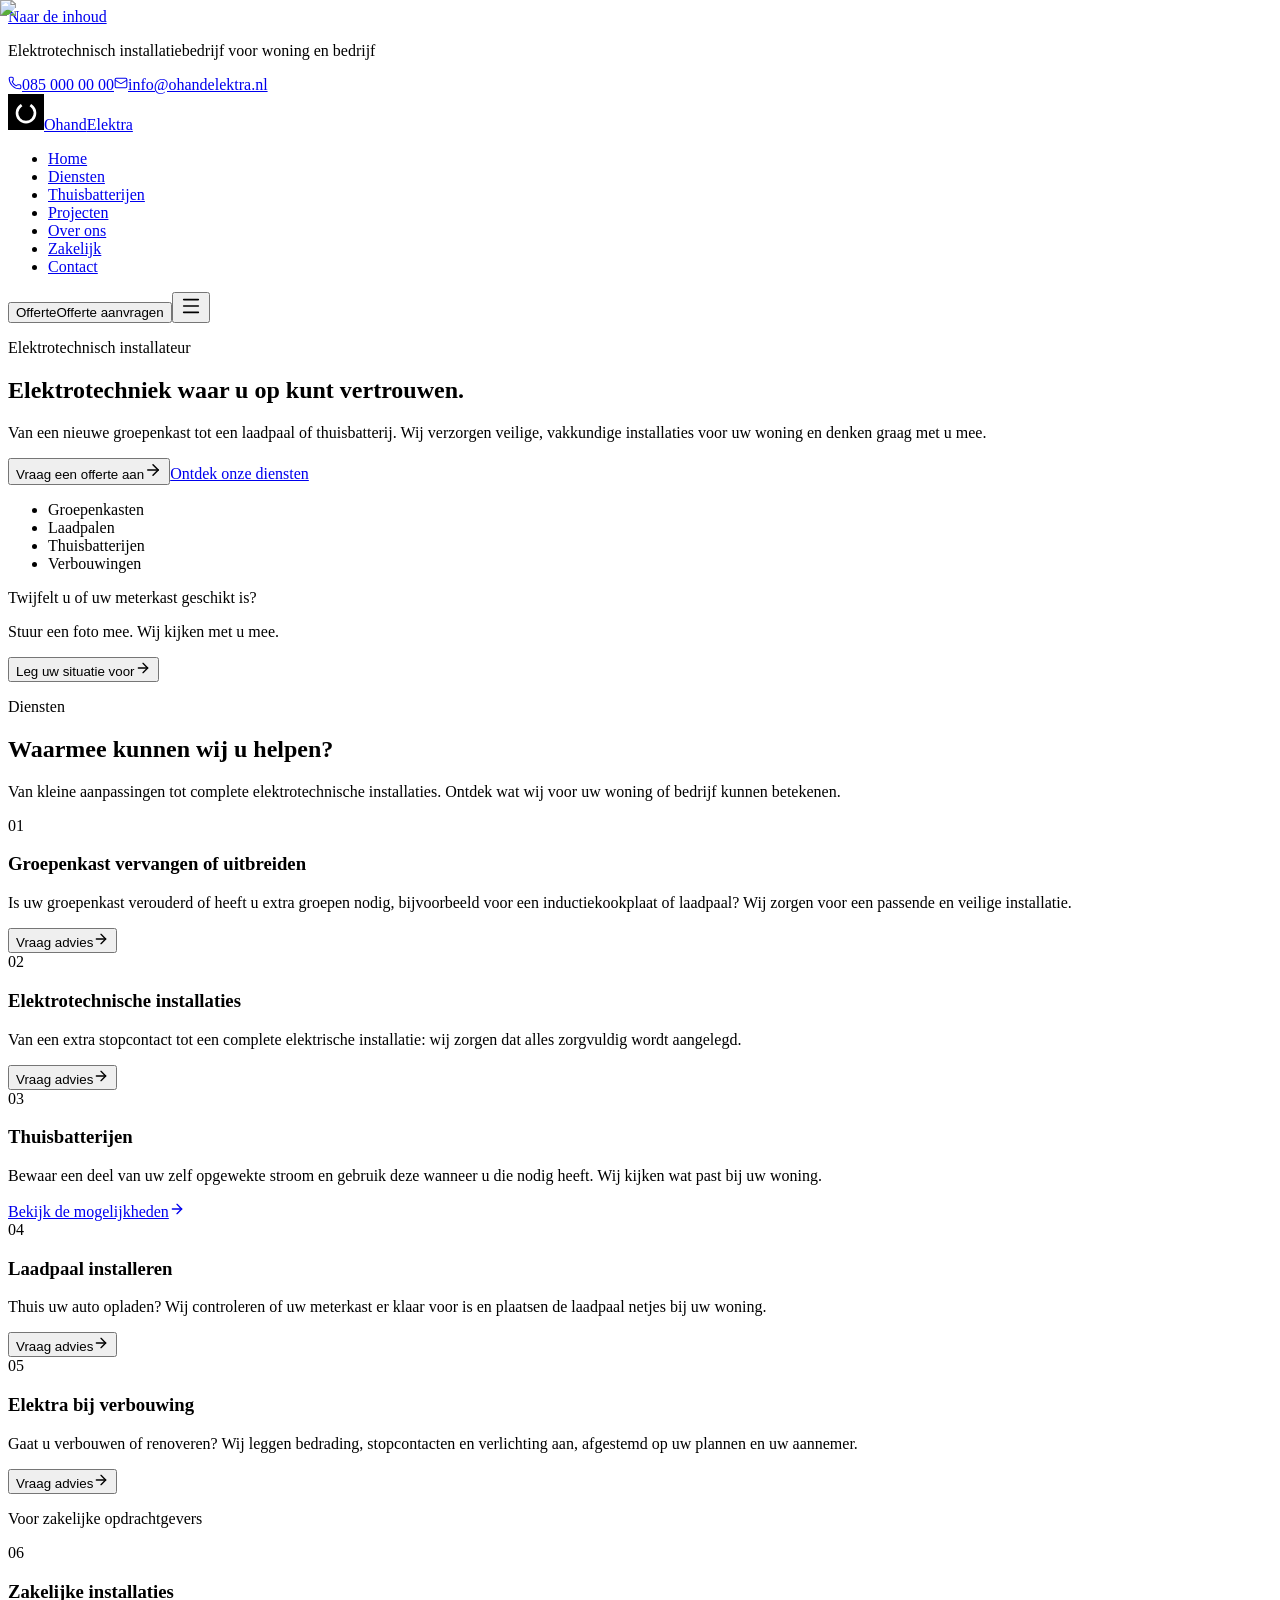
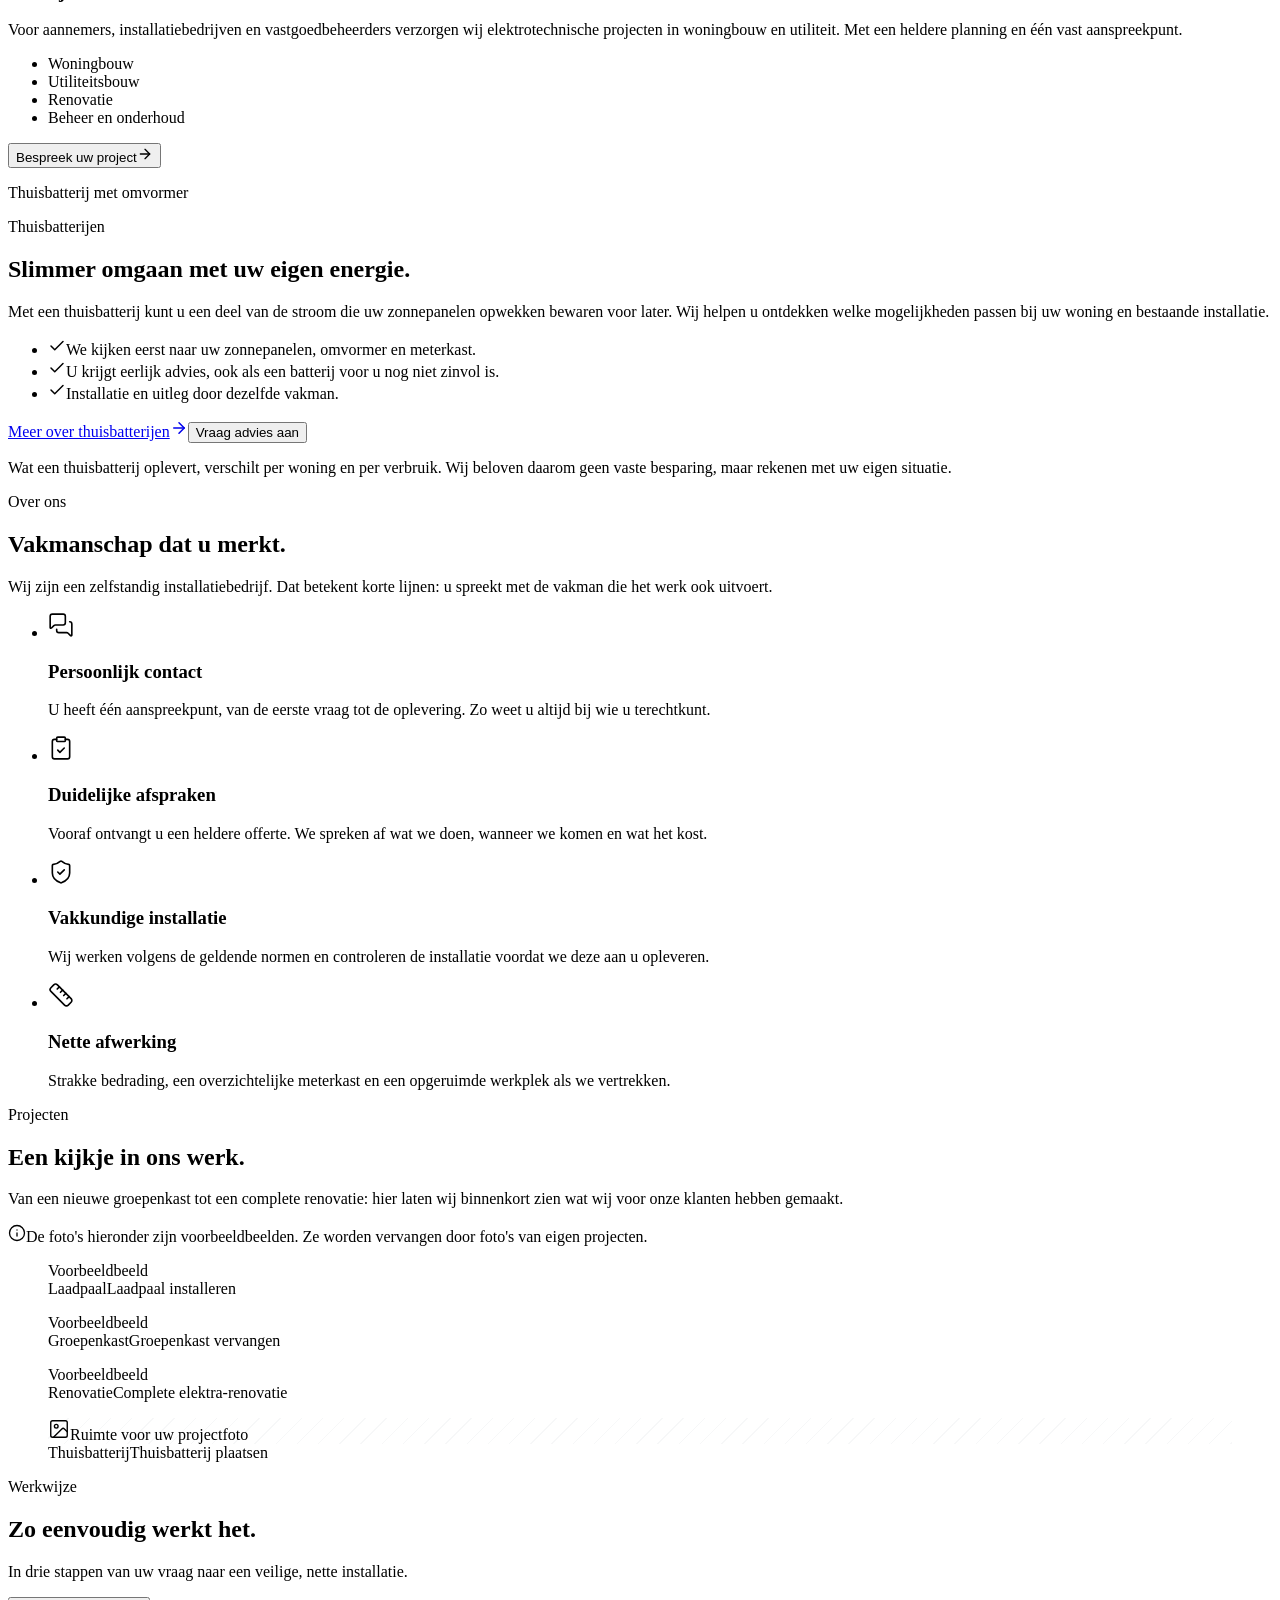
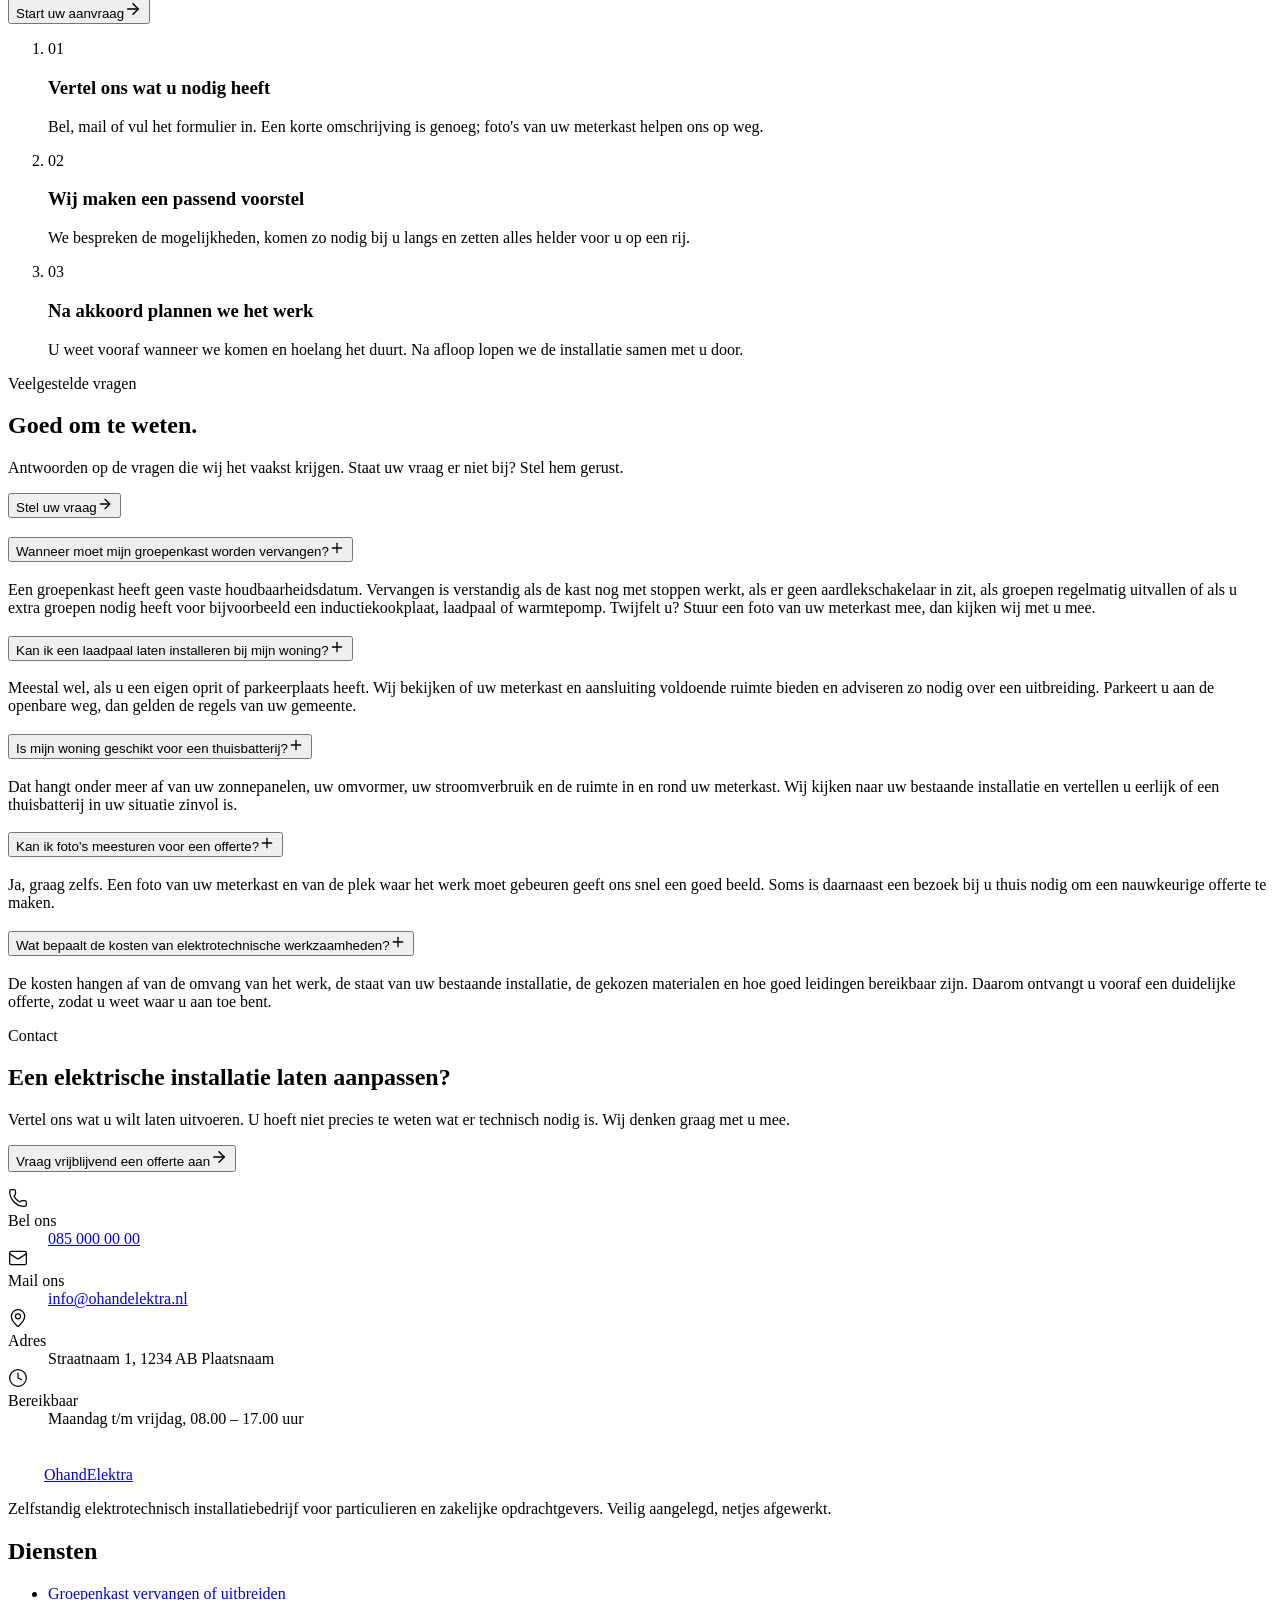
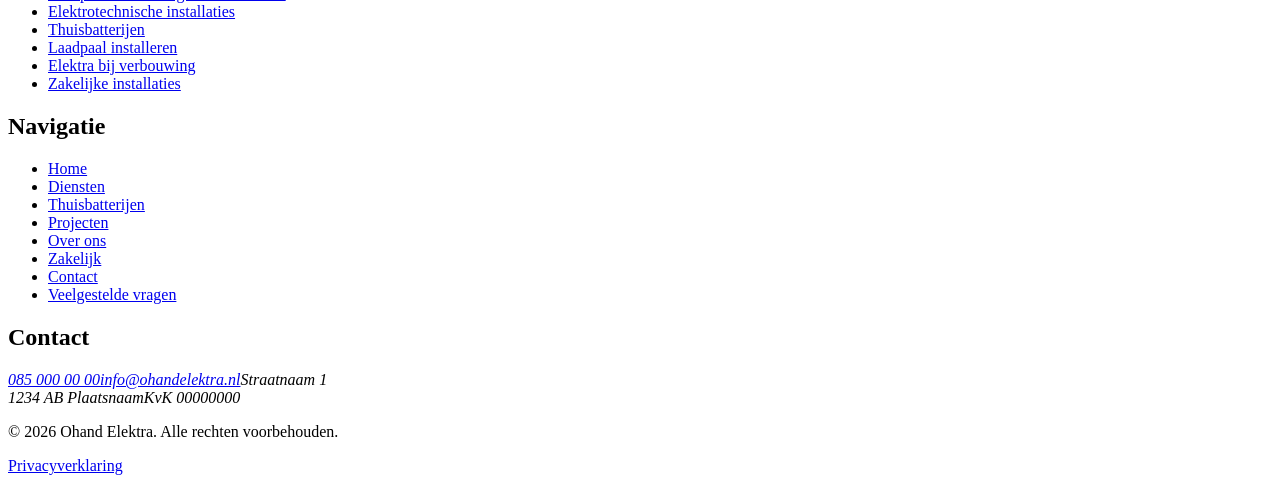
==== index.html @ 52bedaed "Publiceer homepage Ohand Elektra (statische export) Co-Authored-By: Claude Fable 5.2 <noreply@anthro" ====
<!DOCTYPE html><html lang="nl" class="MOT0tq_variable Zz-jia_variable antialiased"><head><meta charSet="utf-8"/><meta name="viewport" content="width=device-width, initial-scale=1"/><link rel="preload" href="/ohand-elektra/_next/static/media/07c7676b89ed2778-s.p.2bn3s6zvc0dyp.woff2" as="font" crossorigin="" type="font/woff2"/><link rel="preload" href="/ohand-elektra/_next/static/media/82450a180bcad83c-s.p.0p-wng2nn8o-p.woff2" as="font" crossorigin="" type="font/woff2"/><link rel="preload" as="image" href="/ohand-elektra/images/hero-vakman.jpg"/><link rel="stylesheet" href="/ohand-elektra/_next/static/chunks/04e6wjqw7vqh6.css" data-precedence="next"/><link rel="preload" as="script" fetchPriority="low" href="/ohand-elektra/_next/static/chunks/1pcw6gskne7pf.js"/><script src="/ohand-elektra/_next/static/chunks/1wnov70f88xjy.js" async=""></script><script src="/ohand-elektra/_next/static/chunks/092r-mewpaf3q.js" async=""></script><script src="/ohand-elektra/_next/static/chunks/3y_uhurve-49y.js" async=""></script><script src="/ohand-elektra/_next/static/chunks/turbopack-3v_rn297nk4q5.js" async=""></script><script src="/ohand-elektra/_next/static/chunks/2jj7bku4a1d6k.js" async=""></script><script src="/ohand-elektra/_next/static/chunks/18b_4kba6qn5i.js" async=""></script><meta name="theme-color" content="#10283f"/><title>Ohand Elektra | Elektrotechnisch installatiebedrijf voor woning en bedrijf</title><meta name="description" content="Zelfstandig elektrotechnisch installatiebedrijf. Van groepenkast en laadpaal tot thuisbatterij en complete installatie: veilig aangelegd en netjes afgewerkt."/><link rel="icon" href="/ohand-elektra/icon.svg?icon.1_pws-c04-_d0.svg" sizes="any" type="image/svg+xml"/><meta name="next-size-adjust" content=""/><script src="/ohand-elektra/_next/static/chunks/0cz1d0mv5g_q7.js" noModule=""></script></head><body class="flex min-h-screen flex-col"><div hidden=""><!--$--><!--/$--></div><a href="#inhoud" class="sr-only focus:not-sr-only focus:fixed focus:left-4 focus:top-4 focus:z-[100] focus:bg-navy focus:px-4 focus:py-3 focus:text-white">Naar de inhoud</a><div class="hidden bg-navy-deep text-[0.8125rem] text-white/75 lg:block"><div class="container-site flex h-10 items-center justify-between"><p>Elektrotechnisch installatiebedrijf voor woning en bedrijf</p><div class="flex items-center gap-7"><a href="tel:+31850000000" class="inline-flex items-center gap-2 transition-colors hover:text-white"><svg xmlns="http://www.w3.org/2000/svg" width="14" height="14" viewBox="0 0 24 24" fill="none" stroke="currentColor" stroke-width="1.75" stroke-linecap="round" stroke-linejoin="round" class="lucide lucide-phone" aria-hidden="true"><path d="M13.832 16.568a1 1 0 0 0 1.213-.303l.355-.465A2 2 0 0 1 17 15h3a2 2 0 0 1 2 2v3a2 2 0 0 1-2 2A18 18 0 0 1 2 4a2 2 0 0 1 2-2h3a2 2 0 0 1 2 2v3a2 2 0 0 1-.8 1.6l-.468.351a1 1 0 0 0-.292 1.233 14 14 0 0 0 6.392 6.384"></path></svg>085 000 00 00</a><a href="mailto:info@ohandelektra.nl" class="inline-flex items-center gap-2 transition-colors hover:text-white"><svg xmlns="http://www.w3.org/2000/svg" width="14" height="14" viewBox="0 0 24 24" fill="none" stroke="currentColor" stroke-width="1.75" stroke-linecap="round" stroke-linejoin="round" class="lucide lucide-mail" aria-hidden="true"><path d="m22 7-8.991 5.727a2 2 0 0 1-2.009 0L2 7"></path><rect x="2" y="4" width="20" height="16" rx="2"></rect></svg>info@ohandelektra.nl</a></div></div></div><header data-menu-open="false" class="sticky top-0 z-50 border-b border-line bg-white/95 backdrop-blur-sm"><div class="container-site flex h-[var(--header-h)] items-center justify-between gap-4"><a aria-label="Ohand Elektra, naar de bovenkant van de homepage" class="inline-flex items-center gap-3" href="/ohand-elektra#top"><svg width="36" height="36" viewBox="0 0 36 36" aria-hidden="true" class="flex-none"><rect width="36" height="36" fill="var(--navy)"></rect><path d="M12.6 11.9a9 9 0 1 0 10.8 0" fill="none" stroke="#ffffff" stroke-width="2.6" stroke-linecap="square"></path><path d="M18 7.5v10" stroke="var(--accent)" stroke-width="2.6" stroke-linecap="square"></path></svg><span class="flex flex-col leading-none"><span class="font-display text-[1.3125rem] font-extrabold uppercase tracking-[0.06em] text-navy">Ohand</span><span class="mt-1 text-[0.6875rem] font-semibold uppercase tracking-[0.42em] text-accent">Elektra</span></span></a><nav aria-label="Hoofdnavigatie" class="hidden xl:block"><ul class="flex items-center gap-8"><li><a class="relative py-2 text-[0.9375rem] font-medium text-ink transition-colors after:absolute after:inset-x-0 after:-bottom-0.5 after:h-px after:origin-left after:scale-x-0 after:bg-accent after:transition-transform after:duration-200 hover:text-navy hover:after:scale-x-100" href="/ohand-elektra#top">Home</a></li><li><a class="relative py-2 text-[0.9375rem] font-medium text-ink transition-colors after:absolute after:inset-x-0 after:-bottom-0.5 after:h-px after:origin-left after:scale-x-0 after:bg-accent after:transition-transform after:duration-200 hover:text-navy hover:after:scale-x-100" href="/ohand-elektra#diensten">Diensten</a></li><li><a class="relative py-2 text-[0.9375rem] font-medium text-ink transition-colors after:absolute after:inset-x-0 after:-bottom-0.5 after:h-px after:origin-left after:scale-x-0 after:bg-accent after:transition-transform after:duration-200 hover:text-navy hover:after:scale-x-100" href="/ohand-elektra#thuisbatterijen">Thuisbatterijen</a></li><li><a class="relative py-2 text-[0.9375rem] font-medium text-ink transition-colors after:absolute after:inset-x-0 after:-bottom-0.5 after:h-px after:origin-left after:scale-x-0 after:bg-accent after:transition-transform after:duration-200 hover:text-navy hover:after:scale-x-100" href="/ohand-elektra#projecten">Projecten</a></li><li><a class="relative py-2 text-[0.9375rem] font-medium text-ink transition-colors after:absolute after:inset-x-0 after:-bottom-0.5 after:h-px after:origin-left after:scale-x-0 after:bg-accent after:transition-transform after:duration-200 hover:text-navy hover:after:scale-x-100" href="/ohand-elektra#over-ons">Over ons</a></li><li><a class="relative py-2 text-[0.9375rem] font-medium text-ink transition-colors after:absolute after:inset-x-0 after:-bottom-0.5 after:h-px after:origin-left after:scale-x-0 after:bg-accent after:transition-transform after:duration-200 hover:text-navy hover:after:scale-x-100" href="/ohand-elektra#zakelijk">Zakelijk</a></li><li><a class="relative py-2 text-[0.9375rem] font-medium text-ink transition-colors after:absolute after:inset-x-0 after:-bottom-0.5 after:h-px after:origin-left after:scale-x-0 after:bg-accent after:transition-transform after:duration-200 hover:text-navy hover:after:scale-x-100" href="/ohand-elektra#contact">Contact</a></li></ul></nav><div class="flex items-center gap-2 sm:gap-3"><button type="button" class="btn btn-primary btn-sm xl:min-h-[2.75rem] xl:px-5"><span class="sm:hidden">Offerte</span><span class="hidden sm:inline">Offerte aanvragen</span></button><button type="button" class="flex h-11 w-11 cursor-pointer items-center justify-center border border-line-strong text-navy transition-colors hover:border-navy xl:hidden" aria-expanded="false" aria-controls="mobiel-menu" aria-label="Menu openen"><svg xmlns="http://www.w3.org/2000/svg" width="22" height="22" viewBox="0 0 24 24" fill="none" stroke="currentColor" stroke-width="1.75" stroke-linecap="round" stroke-linejoin="round" class="lucide lucide-menu" aria-hidden="true"><path d="M4 5h16"></path><path d="M4 12h16"></path><path d="M4 19h16"></path></svg></button></div></div></header><main id="inhoud" class="flex-1"><section id="top" aria-labelledby="hero-titel" class="relative overflow-hidden bg-off-white"><div class="lg:grid lg:min-h-[min(46rem,calc(100vh-7rem))] lg:grid-cols-[minmax(0,1fr)_minmax(0,0.92fr)]"><div class="flex flex-col justify-center px-5 pb-12 pt-12 sm:px-8 sm:pt-16 lg:py-20 lg:pl-[max(3rem,calc((100vw-80rem)/2+3rem))] lg:pr-24 xl:pr-28"><p class="eyebrow">Elektrotechnisch installateur</p><h1 id="hero-titel" class="mt-6 max-w-[15ch] text-[2.375rem] font-extrabold leading-[1.08] sm:text-5xl lg:text-[3.5rem]">Elektrotechniek waar u op kunt vertrouwen.</h1><p class="mt-6 max-w-[34rem] text-[1.0625rem] text-muted sm:text-lg">Van een nieuwe groepenkast tot een laadpaal of thuisbatterij. Wij verzorgen veilige, vakkundige installaties voor uw woning en denken graag met u mee.</p><div class="mt-9 flex flex-col gap-3 sm:flex-row"><button type="button" class="btn btn-primary">Vraag een offerte aan<svg xmlns="http://www.w3.org/2000/svg" width="18" height="18" viewBox="0 0 24 24" fill="none" stroke="currentColor" stroke-width="2" stroke-linecap="round" stroke-linejoin="round" class="lucide lucide-arrow-right" aria-hidden="true"><path d="M5 12h14"></path><path d="m12 5 7 7-7 7"></path></svg></button><a class="btn btn-outline bg-white" href="/ohand-elektra#diensten">Ontdek onze diensten</a></div><ul class="mt-12 flex flex-wrap gap-x-6 gap-y-2 border-t border-line-strong pt-6 text-sm font-medium text-navy"><li class="flex items-center gap-2.5"><span class="h-1.5 w-1.5 bg-accent" aria-hidden="true"></span>Groepenkasten</li><li class="flex items-center gap-2.5"><span class="h-1.5 w-1.5 bg-accent" aria-hidden="true"></span>Laadpalen</li><li class="flex items-center gap-2.5"><span class="h-1.5 w-1.5 bg-accent" aria-hidden="true"></span>Thuisbatterijen</li><li class="flex items-center gap-2.5"><span class="h-1.5 w-1.5 bg-accent" aria-hidden="true"></span>Verbouwingen</li></ul></div><div class="relative"><div class="relative aspect-[5/4] sm:aspect-[16/10] lg:absolute lg:inset-0 lg:aspect-auto"><img alt="Vakman in donkerblauwe werkkleding bekijkt een installatietekening in een woning" decoding="async" data-nimg="fill" class="object-cover  " style="position:absolute;height:100%;width:100%;left:0;top:0;right:0;bottom:0;object-position:60% 35%;color:transparent" src="/ohand-elektra/images/hero-vakman.jpg"/></div><div class="relative z-10 mx-5 -mt-12 bg-navy p-5 text-white sm:mx-8 sm:max-w-sm lg:absolute lg:bottom-12 lg:left-0 lg:mx-0 lg:mt-0 lg:w-[21.5rem] lg:max-w-none lg:-translate-x-16 lg:p-6"><div class="flex items-start gap-4"><div class="relative h-[4.5rem] w-[4.5rem] flex-none overflow-hidden"><img alt="Moderne groepenkast met automaten en nette bedrading" loading="lazy" decoding="async" data-nimg="fill" class="object-cover  " style="position:absolute;height:100%;width:100%;left:0;top:0;right:0;bottom:0;object-position:50% 50%;color:transparent" src="/ohand-elektra/images/groepenkast.jpg"/></div><div><p class="font-display text-[1.0625rem] font-semibold leading-snug">Twijfelt u of uw meterkast geschikt is?</p><p class="mt-1.5 text-sm text-white/70">Stuur een foto mee. Wij kijken met u mee.</p></div></div><button type="button" class="text-link text-link-light mt-5 text-sm">Leg uw situatie voor<svg xmlns="http://www.w3.org/2000/svg" width="16" height="16" viewBox="0 0 24 24" fill="none" stroke="currentColor" stroke-width="2" stroke-linecap="round" stroke-linejoin="round" class="lucide lucide-arrow-right" aria-hidden="true"><path d="M5 12h14"></path><path d="m12 5 7 7-7 7"></path></svg></button></div><div class="h-10 bg-off-white lg:hidden" aria-hidden="true"></div></div></div></section><section id="diensten" aria-labelledby="diensten-titel" class="section"><div class="container-site"><div class="grid gap-6 lg:grid-cols-12 lg:items-end"><div class="lg:col-span-6"><p class="eyebrow ">Diensten</p><h2 id="diensten-titel" class="h-section mt-5 ">Waarmee kunnen wij u helpen?</h2></div><p class="text-[1.0625rem] text-muted lg:col-span-5 lg:col-start-8">Van kleine aanpassingen tot complete elektrotechnische installaties. Ontdek wat wij voor uw woning of bedrijf kunnen betekenen.</p></div><div class="mt-12 grid gap-x-8 gap-y-14 md:grid-cols-2 lg:mt-16 lg:grid-cols-12 lg:gap-x-10 lg:gap-y-20"><article id="groepenkasten" class="group flex flex-col lg:col-span-7"><div class="relative overflow-hidden bg-off-white aspect-[4/3] lg:aspect-auto lg:h-[26.5rem]"><img alt="Nieuwe groepenkast met installatieautomaten en blauwe bedrading" loading="lazy" decoding="async" data-nimg="fill" class="object-cover  transition-transform duration-700 ease-out group-hover:scale-[1.03]" style="position:absolute;height:100%;width:100%;left:0;top:0;right:0;bottom:0;object-position:50% 50%;color:transparent" src="/ohand-elektra/images/groepenkast.jpg"/></div><div class="flex flex-1 flex-col pt-6"><div class="flex items-baseline gap-4"><span class="font-display text-sm font-semibold tabular-nums text-accent">01</span><h3 class="text-xl font-bold leading-snug sm:text-[1.375rem]">Groepenkast vervangen of uitbreiden</h3></div><p class="mt-3 max-w-[34rem] pl-[2.125rem] text-muted">Is uw groepenkast verouderd of heeft u extra groepen nodig, bijvoorbeeld voor een inductiekookplaat of laadpaal? Wij zorgen voor een passende en veilige installatie.</p><div class="mt-5 pl-[2.125rem]"><button type="button" class="text-link">Vraag advies<svg xmlns="http://www.w3.org/2000/svg" width="16" height="16" viewBox="0 0 24 24" fill="none" stroke="currentColor" stroke-width="2" stroke-linecap="round" stroke-linejoin="round" class="lucide lucide-arrow-right" aria-hidden="true"><path d="M5 12h14"></path><path d="m12 5 7 7-7 7"></path></svg></button></div></div></article><article id="installaties" class="group flex flex-col lg:col-span-5"><div class="relative overflow-hidden bg-off-white aspect-[4/3] lg:aspect-auto lg:h-[26.5rem]"><img alt="Elektromonteur werkt aan een meterkast" loading="lazy" decoding="async" data-nimg="fill" class="object-cover  transition-transform duration-700 ease-out group-hover:scale-[1.03]" style="position:absolute;height:100%;width:100%;left:0;top:0;right:0;bottom:0;object-position:40% 40%;color:transparent" src="/ohand-elektra/images/monteur-meterkast.jpg"/></div><div class="flex flex-1 flex-col pt-6"><div class="flex items-baseline gap-4"><span class="font-display text-sm font-semibold tabular-nums text-accent">02</span><h3 class="text-xl font-bold leading-snug sm:text-[1.375rem]">Elektrotechnische installaties</h3></div><p class="mt-3 max-w-[34rem] pl-[2.125rem] text-muted">Van een extra stopcontact tot een complete elektrische installatie: wij zorgen dat alles zorgvuldig wordt aangelegd.</p><div class="mt-5 pl-[2.125rem]"><button type="button" class="text-link">Vraag advies<svg xmlns="http://www.w3.org/2000/svg" width="16" height="16" viewBox="0 0 24 24" fill="none" stroke="currentColor" stroke-width="2" stroke-linecap="round" stroke-linejoin="round" class="lucide lucide-arrow-right" aria-hidden="true"><path d="M5 12h14"></path><path d="m12 5 7 7-7 7"></path></svg></button></div></div></article><article id="thuisbatterij" class="flex flex-col justify-between bg-navy p-7 text-white sm:p-9 md:col-span-2 lg:col-span-4 lg:min-h-[30rem]"><div><span class="font-display text-sm font-semibold tabular-nums text-accent-light">03</span><h3 class="mt-4 text-2xl font-bold leading-snug !text-white sm:text-[1.75rem]">Thuisbatterijen</h3><p class="mt-4 text-white/75">Bewaar een deel van uw zelf opgewekte stroom en gebruik deze wanneer u die nodig heeft. Wij kijken wat past bij uw woning.</p></div><div class="mt-10 border-t border-white/15 pt-6"><a class="text-link text-link-light" href="/ohand-elektra#thuisbatterijen">Bekijk de mogelijkheden<svg xmlns="http://www.w3.org/2000/svg" width="16" height="16" viewBox="0 0 24 24" fill="none" stroke="currentColor" stroke-width="2" stroke-linecap="round" stroke-linejoin="round" class="lucide lucide-arrow-right" aria-hidden="true"><path d="M5 12h14"></path><path d="m12 5 7 7-7 7"></path></svg></a></div></article><article id="laadpalen" class="group flex flex-col lg:col-span-4"><div class="relative overflow-hidden bg-off-white aspect-[4/3] lg:aspect-auto lg:h-[19rem]"><img alt="Laadpaal met opgerolde laadkabel aan een houten gevel" loading="lazy" decoding="async" data-nimg="fill" class="object-cover  transition-transform duration-700 ease-out group-hover:scale-[1.03]" style="position:absolute;height:100%;width:100%;left:0;top:0;right:0;bottom:0;object-position:50% 30%;color:transparent" src="/ohand-elektra/images/laadpaal-gevel.jpg"/></div><div class="flex flex-1 flex-col pt-6"><div class="flex items-baseline gap-4"><span class="font-display text-sm font-semibold tabular-nums text-accent">04</span><h3 class="text-xl font-bold leading-snug sm:text-[1.375rem]">Laadpaal installeren</h3></div><p class="mt-3 max-w-[34rem] pl-[2.125rem] text-muted">Thuis uw auto opladen? Wij controleren of uw meterkast er klaar voor is en plaatsen de laadpaal netjes bij uw woning.</p><div class="mt-5 pl-[2.125rem]"><button type="button" class="text-link">Vraag advies<svg xmlns="http://www.w3.org/2000/svg" width="16" height="16" viewBox="0 0 24 24" fill="none" stroke="currentColor" stroke-width="2" stroke-linecap="round" stroke-linejoin="round" class="lucide lucide-arrow-right" aria-hidden="true"><path d="M5 12h14"></path><path d="m12 5 7 7-7 7"></path></svg></button></div></div></article><article id="verbouwing" class="group flex flex-col lg:col-span-4"><div class="relative overflow-hidden bg-off-white aspect-[4/3] lg:aspect-auto lg:h-[19rem]"><img alt="Nieuwe bedrading in een inbouwdoos tijdens een verbouwing" loading="lazy" decoding="async" data-nimg="fill" class="object-cover  transition-transform duration-700 ease-out group-hover:scale-[1.03]" style="position:absolute;height:100%;width:100%;left:0;top:0;right:0;bottom:0;object-position:50% 50%;color:transparent" src="/ohand-elektra/images/bedrading-verbouwing.jpg"/></div><div class="flex flex-1 flex-col pt-6"><div class="flex items-baseline gap-4"><span class="font-display text-sm font-semibold tabular-nums text-accent">05</span><h3 class="text-xl font-bold leading-snug sm:text-[1.375rem]">Elektra bij verbouwing</h3></div><p class="mt-3 max-w-[34rem] pl-[2.125rem] text-muted">Gaat u verbouwen of renoveren? Wij leggen bedrading, stopcontacten en verlichting aan, afgestemd op uw plannen en uw aannemer.</p><div class="mt-5 pl-[2.125rem]"><button type="button" class="text-link">Vraag advies<svg xmlns="http://www.w3.org/2000/svg" width="16" height="16" viewBox="0 0 24 24" fill="none" stroke="currentColor" stroke-width="2" stroke-linecap="round" stroke-linejoin="round" class="lucide lucide-arrow-right" aria-hidden="true"><path d="M5 12h14"></path><path d="m12 5 7 7-7 7"></path></svg></button></div></div></article><article id="zakelijk" class="group grid border-y border-line-strong md:col-span-2 md:grid-cols-2 lg:col-span-12 lg:grid-cols-12"><div class="relative aspect-[4/3] overflow-hidden bg-off-white md:aspect-auto md:min-h-[20rem] lg:col-span-5"><img alt="Schakelkast met besturing en overzichtelijke bekabeling in een bedrijfspand" loading="lazy" decoding="async" data-nimg="fill" class="object-cover  transition-transform duration-700 ease-out group-hover:scale-[1.03]" style="position:absolute;height:100%;width:100%;left:0;top:0;right:0;bottom:0;object-position:50% 50%;color:transparent" src="/ohand-elektra/images/zakelijk-schakelkast.jpg"/></div><div class="flex flex-col justify-center py-8 md:px-10 lg:col-span-7 lg:px-16 lg:py-12"><p class="eyebrow">Voor zakelijke opdrachtgevers</p><div class="mt-5 flex items-baseline gap-4"><span class="font-display text-sm font-semibold tabular-nums text-accent">06</span><h3 class="text-2xl font-bold leading-snug sm:text-[1.75rem]">Zakelijke installaties</h3></div><p class="mt-4 max-w-[36rem] text-muted">Voor aannemers, installatiebedrijven en vastgoedbeheerders verzorgen wij elektrotechnische projecten in woningbouw en utiliteit. Met een heldere planning en één vast aanspreekpunt.</p><ul class="mt-6 flex flex-wrap gap-2 text-sm font-medium text-navy"><li class="border border-line-strong px-3 py-1.5">Woningbouw</li><li class="border border-line-strong px-3 py-1.5">Utiliteitsbouw</li><li class="border border-line-strong px-3 py-1.5">Renovatie</li><li class="border border-line-strong px-3 py-1.5">Beheer en onderhoud</li></ul><div class="mt-7"><button type="button" class="text-link">Bespreek uw project<svg xmlns="http://www.w3.org/2000/svg" width="16" height="16" viewBox="0 0 24 24" fill="none" stroke="currentColor" stroke-width="2" stroke-linecap="round" stroke-linejoin="round" class="lucide lucide-arrow-right" aria-hidden="true"><path d="M5 12h14"></path><path d="m12 5 7 7-7 7"></path></svg></button></div></div></article></div></div></section><section id="thuisbatterijen" aria-labelledby="batterij-titel" class="bg-navy-deep text-white"><div class="lg:grid lg:grid-cols-[1.12fr_1fr]"><div class="relative aspect-[4/3] lg:aspect-auto lg:min-h-[40rem]"><img alt="Thuisbatterij met omvormer en schakelmateriaal, netjes gemonteerd aan de wand" loading="lazy" decoding="async" data-nimg="fill" class="object-cover  " style="position:absolute;height:100%;width:100%;left:0;top:0;right:0;bottom:0;object-position:30% 50%;color:transparent" src="/ohand-elektra/images/thuisbatterij.jpg"/><p class="absolute bottom-0 left-0 bg-navy-deep px-4 py-2 text-xs font-medium uppercase tracking-[0.14em] text-white/70">Thuisbatterij met omvormer</p></div><div class="flex flex-col justify-center px-5 py-14 sm:px-8 lg:py-24 lg:pl-20 lg:pr-[max(3rem,calc((100vw-80rem)/2+3rem))]"><div class=""><p class="eyebrow eyebrow-light">Thuisbatterijen</p><h2 id="batterij-titel" class="h-section mt-5 !text-white">Slimmer omgaan met uw eigen energie.</h2></div><p class="mt-6 max-w-xl text-[1.0625rem] text-white/75">Met een thuisbatterij kunt u een deel van de stroom die uw zonnepanelen opwekken bewaren voor later. Wij helpen u ontdekken welke mogelijkheden passen bij uw woning en bestaande installatie.</p><ul class="mt-8 max-w-xl border-t border-white/15"><li class="flex items-start gap-4 border-b border-white/15 py-4 text-white/90"><svg xmlns="http://www.w3.org/2000/svg" width="18" height="18" viewBox="0 0 24 24" fill="none" stroke="currentColor" stroke-width="2" stroke-linecap="round" stroke-linejoin="round" class="lucide lucide-check mt-1 flex-none text-accent-light" aria-hidden="true"><path d="M20 6 9 17l-5-5"></path></svg>We kijken eerst naar uw zonnepanelen, omvormer en meterkast.</li><li class="flex items-start gap-4 border-b border-white/15 py-4 text-white/90"><svg xmlns="http://www.w3.org/2000/svg" width="18" height="18" viewBox="0 0 24 24" fill="none" stroke="currentColor" stroke-width="2" stroke-linecap="round" stroke-linejoin="round" class="lucide lucide-check mt-1 flex-none text-accent-light" aria-hidden="true"><path d="M20 6 9 17l-5-5"></path></svg>U krijgt eerlijk advies, ook als een batterij voor u nog niet zinvol is.</li><li class="flex items-start gap-4 border-b border-white/15 py-4 text-white/90"><svg xmlns="http://www.w3.org/2000/svg" width="18" height="18" viewBox="0 0 24 24" fill="none" stroke="currentColor" stroke-width="2" stroke-linecap="round" stroke-linejoin="round" class="lucide lucide-check mt-1 flex-none text-accent-light" aria-hidden="true"><path d="M20 6 9 17l-5-5"></path></svg>Installatie en uitleg door dezelfde vakman.</li></ul><div class="mt-9 flex flex-col gap-3 sm:flex-row sm:items-center"><a class="btn btn-primary" href="/ohand-elektra#faq-thuisbatterij">Meer over thuisbatterijen<svg xmlns="http://www.w3.org/2000/svg" width="18" height="18" viewBox="0 0 24 24" fill="none" stroke="currentColor" stroke-width="2" stroke-linecap="round" stroke-linejoin="round" class="lucide lucide-arrow-right" aria-hidden="true"><path d="M5 12h14"></path><path d="m12 5 7 7-7 7"></path></svg></a><button type="button" class="btn btn-outline-light">Vraag advies aan</button></div><p class="mt-8 max-w-xl text-sm text-white/55">Wat een thuisbatterij oplevert, verschilt per woning en per verbruik. Wij beloven daarom geen vaste besparing, maar rekenen met uw eigen situatie.</p></div></div></section><section id="over-ons" aria-labelledby="waarom-titel" class="section bg-off-white"><div class="container-site grid gap-12 lg:grid-cols-12 lg:gap-10"><div class="lg:col-span-4"><div class="lg:sticky lg:top-28"><div class=""><p class="eyebrow ">Over ons</p><h2 id="waarom-titel" class="h-section mt-5 ">Vakmanschap dat u merkt.</h2></div><p class="mt-5 text-[1.0625rem] text-muted">Wij zijn een zelfstandig installatiebedrijf. Dat betekent korte lijnen: u spreekt met de vakman die het werk ook uitvoert.</p></div></div><ul class="grid border-t border-line-strong sm:grid-cols-2 lg:col-span-7 lg:col-start-6"><li class="border-b border-line-strong py-8 sm:py-10 sm:border-r sm:pr-10"><svg xmlns="http://www.w3.org/2000/svg" width="26" height="26" viewBox="0 0 24 24" fill="none" stroke="currentColor" stroke-width="1.5" stroke-linecap="round" stroke-linejoin="round" class="lucide lucide-messages-square text-accent" aria-hidden="true"><path d="M16 10a2 2 0 0 1-2 2H6.828a2 2 0 0 0-1.414.586l-2.202 2.202A.71.71 0 0 1 2 14.286V4a2 2 0 0 1 2-2h10a2 2 0 0 1 2 2z"></path><path d="M20 9a2 2 0 0 1 2 2v10.286a.71.71 0 0 1-1.212.502l-2.202-2.202A2 2 0 0 0 17.172 19H10a2 2 0 0 1-2-2v-1"></path></svg><h3 class="mt-5 text-xl font-bold">Persoonlijk contact</h3><p class="mt-2.5 text-muted">U heeft één aanspreekpunt, van de eerste vraag tot de oplevering. Zo weet u altijd bij wie u terechtkunt.</p></li><li class="border-b border-line-strong py-8 sm:py-10 sm:pl-10"><svg xmlns="http://www.w3.org/2000/svg" width="26" height="26" viewBox="0 0 24 24" fill="none" stroke="currentColor" stroke-width="1.5" stroke-linecap="round" stroke-linejoin="round" class="lucide lucide-clipboard-check text-accent" aria-hidden="true"><rect width="8" height="4" x="8" y="2" rx="1" ry="1"></rect><path d="M16 4h2a2 2 0 0 1 2 2v14a2 2 0 0 1-2 2H6a2 2 0 0 1-2-2V6a2 2 0 0 1 2-2h2"></path><path d="m9 14 2 2 4-4"></path></svg><h3 class="mt-5 text-xl font-bold">Duidelijke afspraken</h3><p class="mt-2.5 text-muted">Vooraf ontvangt u een heldere offerte. We spreken af wat we doen, wanneer we komen en wat het kost.</p></li><li class="border-b border-line-strong py-8 sm:py-10 sm:border-r sm:pr-10"><svg xmlns="http://www.w3.org/2000/svg" width="26" height="26" viewBox="0 0 24 24" fill="none" stroke="currentColor" stroke-width="1.5" stroke-linecap="round" stroke-linejoin="round" class="lucide lucide-shield-check text-accent" aria-hidden="true"><path d="M20 13c0 5-3.5 7.5-7.66 8.95a1 1 0 0 1-.67-.01C7.5 20.5 4 18 4 13V6a1 1 0 0 1 1-1c2 0 4.5-1.2 6.24-2.72a1.17 1.17 0 0 1 1.52 0C14.51 3.81 17 5 19 5a1 1 0 0 1 1 1z"></path><path d="m9 12 2 2 4-4"></path></svg><h3 class="mt-5 text-xl font-bold">Vakkundige installatie</h3><p class="mt-2.5 text-muted">Wij werken volgens de geldende normen en controleren de installatie voordat we deze aan u opleveren.</p></li><li class="border-b border-line-strong py-8 sm:py-10 sm:pl-10"><svg xmlns="http://www.w3.org/2000/svg" width="26" height="26" viewBox="0 0 24 24" fill="none" stroke="currentColor" stroke-width="1.5" stroke-linecap="round" stroke-linejoin="round" class="lucide lucide-ruler text-accent" aria-hidden="true"><path d="M21.3 15.3a2.4 2.4 0 0 1 0 3.4l-2.6 2.6a2.4 2.4 0 0 1-3.4 0L2.7 8.7a2.41 2.41 0 0 1 0-3.4l2.6-2.6a2.41 2.41 0 0 1 3.4 0Z"></path><path d="m14.5 12.5 2-2"></path><path d="m11.5 9.5 2-2"></path><path d="m8.5 6.5 2-2"></path><path d="m17.5 15.5 2-2"></path></svg><h3 class="mt-5 text-xl font-bold">Nette afwerking</h3><p class="mt-2.5 text-muted">Strakke bedrading, een overzichtelijke meterkast en een opgeruimde werkplek als we vertrekken.</p></li></ul></div></section><section id="projecten" aria-labelledby="projecten-titel" class="section"><div class="container-site"><div class="grid gap-6 lg:grid-cols-12 lg:items-end"><div class="lg:col-span-7"><p class="eyebrow ">Projecten</p><h2 id="projecten-titel" class="h-section mt-5 ">Een kijkje in ons werk.</h2><p class="mt-5 max-w-xl text-[1.0625rem] text-muted">Van een nieuwe groepenkast tot een complete renovatie: hier laten wij binnenkort zien wat wij voor onze klanten hebben gemaakt.</p></div><p class="flex items-start gap-3 border border-line-strong px-4 py-3 text-sm text-muted lg:col-span-4 lg:col-start-9"><svg xmlns="http://www.w3.org/2000/svg" width="18" height="18" viewBox="0 0 24 24" fill="none" stroke="currentColor" stroke-width="1.75" stroke-linecap="round" stroke-linejoin="round" class="lucide lucide-info mt-0.5 flex-none text-accent" aria-hidden="true"><circle cx="12" cy="12" r="10"></circle><path d="M12 16v-4"></path><path d="M12 8h.01"></path></svg><span>De foto&#x27;s hieronder zijn voorbeeldbeelden. Ze worden vervangen door foto&#x27;s van eigen projecten.</span></p></div><div class="mt-12 grid gap-x-6 gap-y-8 sm:grid-cols-2 lg:mt-16 lg:grid-cols-12 lg:grid-rows-[20rem_20rem] lg:gap-x-8"><figure class="group flex flex-col sm:col-span-2 lg:col-span-7 lg:row-span-2"><div class="relative min-h-[15rem] flex-1 overflow-hidden bg-off-white"><img alt="Elektrische auto aan een laadpaal naast een oprit" loading="lazy" decoding="async" data-nimg="fill" class="object-cover  transition-transform duration-700 ease-out group-hover:scale-[1.03]" style="position:absolute;height:100%;width:100%;left:0;top:0;right:0;bottom:0;object-position:50% 50%;color:transparent" src="/ohand-elektra/images/laadpaal-oprit.jpg"/><span class="absolute left-0 top-0 bg-white px-3 py-1.5 text-[0.6875rem] font-semibold uppercase tracking-[0.14em] text-navy">Voorbeeldbeeld</span></div><figcaption class="border-b border-line-strong py-4"><span class="block text-[0.6875rem] font-semibold uppercase tracking-[0.14em] text-accent">Laadpaal</span><span class="mt-1 block font-display text-[1.0625rem] font-semibold leading-snug text-navy">Laadpaal installeren</span></figcaption></figure><figure class="group flex flex-col lg:col-span-5"><div class="relative min-h-[15rem] flex-1 overflow-hidden bg-off-white"><img alt="Detail van een groepenkast met aardlekschakelaars" loading="lazy" decoding="async" data-nimg="fill" class="object-cover  transition-transform duration-700 ease-out group-hover:scale-[1.03]" style="position:absolute;height:100%;width:100%;left:0;top:0;right:0;bottom:0;object-position:50% 50%;color:transparent" src="/ohand-elektra/images/groepenkast-detail.jpg"/><span class="absolute left-0 top-0 bg-white px-3 py-1.5 text-[0.6875rem] font-semibold uppercase tracking-[0.14em] text-navy">Voorbeeldbeeld</span></div><figcaption class="border-b border-line-strong py-4"><span class="block text-[0.6875rem] font-semibold uppercase tracking-[0.14em] text-accent">Groepenkast</span><span class="mt-1 block font-display text-[1.0625rem] font-semibold leading-snug text-navy">Groepenkast vervangen</span></figcaption></figure><figure class="group flex flex-col lg:col-span-3"><div class="relative min-h-[15rem] flex-1 overflow-hidden bg-off-white"><img alt="Kabelgoten en haspels met installatiekabel op een bouwplaats" loading="lazy" decoding="async" data-nimg="fill" class="object-cover  transition-transform duration-700 ease-out group-hover:scale-[1.03]" style="position:absolute;height:100%;width:100%;left:0;top:0;right:0;bottom:0;object-position:50% 60%;color:transparent" src="/ohand-elektra/images/utiliteit-bekabeling.jpg"/><span class="absolute left-0 top-0 bg-white px-3 py-1.5 text-[0.6875rem] font-semibold uppercase tracking-[0.14em] text-navy">Voorbeeldbeeld</span></div><figcaption class="border-b border-line-strong py-4"><span class="block text-[0.6875rem] font-semibold uppercase tracking-[0.14em] text-accent">Renovatie</span><span class="mt-1 block font-display text-[1.0625rem] font-semibold leading-snug text-navy">Complete elektra-renovatie</span></figcaption></figure><figure class="group flex flex-col sm:col-span-2 lg:col-span-2"><div class="relative min-h-[15rem] flex-1 overflow-hidden bg-off-white"><div class="absolute inset-0 flex flex-col items-center justify-center gap-3 bg-off-white text-muted " style="background-image:repeating-linear-gradient(135deg, transparent 0 14px, rgb(16 40 63 / 0.035) 14px 15px)" role="img" aria-label="Ruimte voor uw projectfoto"><svg xmlns="http://www.w3.org/2000/svg" width="22" height="22" viewBox="0 0 24 24" fill="none" stroke="currentColor" stroke-width="1.5" stroke-linecap="round" stroke-linejoin="round" class="lucide lucide-image" aria-hidden="true"><rect width="18" height="18" x="3" y="3" rx="2" ry="2"></rect><circle cx="9" cy="9" r="2"></circle><path d="m21 15-3.086-3.086a2 2 0 0 0-2.828 0L6 21"></path></svg><span class="px-4 text-center text-xs font-medium uppercase tracking-[0.14em]">Ruimte voor uw projectfoto</span></div></div><figcaption class="border-b border-line-strong py-4"><span class="block text-[0.6875rem] font-semibold uppercase tracking-[0.14em] text-accent">Thuisbatterij</span><span class="mt-1 block font-display text-[1.0625rem] font-semibold leading-snug text-navy">Thuisbatterij plaatsen</span></figcaption></figure></div></div></section><section id="werkwijze" aria-labelledby="werkwijze-titel" class="section bg-off-white"><div class="container-site"><div class="flex flex-col gap-8 lg:flex-row lg:items-end lg:justify-between"><div class=""><p class="eyebrow ">Werkwijze</p><h2 id="werkwijze-titel" class="h-section mt-5 ">Zo eenvoudig werkt het.</h2><p class="mt-5 max-w-xl text-[1.0625rem] text-muted">In drie stappen van uw vraag naar een veilige, nette installatie.</p></div><button type="button" class="btn btn-outline bg-white self-start lg:self-auto">Start uw aanvraag<svg xmlns="http://www.w3.org/2000/svg" width="18" height="18" viewBox="0 0 24 24" fill="none" stroke="currentColor" stroke-width="2" stroke-linecap="round" stroke-linejoin="round" class="lucide lucide-arrow-right" aria-hidden="true"><path d="M5 12h14"></path><path d="m12 5 7 7-7 7"></path></svg></button></div><ol class="mt-12 grid gap-10 md:grid-cols-3 md:gap-0 lg:mt-16"><li class="relative border-t border-navy pt-7 md:pr-10 md:[&amp;:not(:first-child)]:pl-10 md:[&amp;:not(:last-child)]:border-r md:[&amp;:not(:last-child)]:border-r-line-strong"><span class="absolute -top-px left-0 h-[3px] w-12 bg-accent md:[li:not(:first-child)&gt;&amp;]:left-10" aria-hidden="true"></span><span class="font-display text-[2.75rem] font-light leading-none tabular-nums text-navy/30">01</span><h3 class="mt-5 text-xl font-bold leading-snug">Vertel ons wat u nodig heeft</h3><p class="mt-3 text-muted">Bel, mail of vul het formulier in. Een korte omschrijving is genoeg; foto&#x27;s van uw meterkast helpen ons op weg.</p></li><li class="relative border-t border-navy pt-7 md:pr-10 md:[&amp;:not(:first-child)]:pl-10 md:[&amp;:not(:last-child)]:border-r md:[&amp;:not(:last-child)]:border-r-line-strong"><span class="absolute -top-px left-0 h-[3px] w-12 bg-accent md:[li:not(:first-child)&gt;&amp;]:left-10" aria-hidden="true"></span><span class="font-display text-[2.75rem] font-light leading-none tabular-nums text-navy/30">02</span><h3 class="mt-5 text-xl font-bold leading-snug">Wij maken een passend voorstel</h3><p class="mt-3 text-muted">We bespreken de mogelijkheden, komen zo nodig bij u langs en zetten alles helder voor u op een rij.</p></li><li class="relative border-t border-navy pt-7 md:pr-10 md:[&amp;:not(:first-child)]:pl-10 md:[&amp;:not(:last-child)]:border-r md:[&amp;:not(:last-child)]:border-r-line-strong"><span class="absolute -top-px left-0 h-[3px] w-12 bg-accent md:[li:not(:first-child)&gt;&amp;]:left-10" aria-hidden="true"></span><span class="font-display text-[2.75rem] font-light leading-none tabular-nums text-navy/30">03</span><h3 class="mt-5 text-xl font-bold leading-snug">Na akkoord plannen we het werk</h3><p class="mt-3 text-muted">U weet vooraf wanneer we komen en hoelang het duurt. Na afloop lopen we de installatie samen met u door.</p></li></ol></div></section><section id="faq" aria-labelledby="faq-titel" class="section"><div class="container-site grid gap-12 lg:grid-cols-12 lg:gap-10"><div class="lg:col-span-4"><div class="lg:sticky lg:top-28"><div class=""><p class="eyebrow ">Veelgestelde vragen</p><h2 id="faq-titel" class="h-section mt-5 ">Goed om te weten.</h2><p class="mt-5 max-w-xl text-[1.0625rem] text-muted">Antwoorden op de vragen die wij het vaakst krijgen. Staat uw vraag er niet bij? Stel hem gerust.</p></div><button type="button" class="text-link mt-7">Stel uw vraag<svg xmlns="http://www.w3.org/2000/svg" width="16" height="16" viewBox="0 0 24 24" fill="none" stroke="currentColor" stroke-width="2" stroke-linecap="round" stroke-linejoin="round" class="lucide lucide-arrow-right" aria-hidden="true"><path d="M5 12h14"></path><path d="m12 5 7 7-7 7"></path></svg></button></div></div><div class="border-t border-navy lg:col-span-7 lg:col-start-6"><div id="faq-groepenkast" class="border-b border-line-strong"><h3><button type="button" id="faq-knop-groepenkast" aria-expanded="true" aria-controls="faq-paneel-groepenkast" class="group flex w-full cursor-pointer items-start justify-between gap-6 py-6 text-left"><span class="font-display text-[1.0625rem] font-semibold leading-snug text-navy transition-colors group-hover:text-accent sm:text-lg">Wanneer moet mijn groepenkast worden vervangen?</span><span class="mt-0.5 flex h-7 w-7 flex-none items-center justify-center border transition-all duration-200 rotate-45 border-navy bg-navy text-white" aria-hidden="true"><svg xmlns="http://www.w3.org/2000/svg" width="16" height="16" viewBox="0 0 24 24" fill="none" stroke="currentColor" stroke-width="2" stroke-linecap="round" stroke-linejoin="round" class="lucide lucide-plus" aria-hidden="true"><path d="M5 12h14"></path><path d="M12 5v14"></path></svg></span></button></h3><div id="faq-paneel-groepenkast" role="region" aria-labelledby="faq-knop-groepenkast" class="grid transition-[grid-template-rows] duration-300 ease-out grid-rows-[1fr]"><div class="overflow-hidden"><p class="max-w-[42rem] pb-7 pr-10 text-muted">Een groepenkast heeft geen vaste houdbaarheidsdatum. Vervangen is verstandig als de kast nog met stoppen werkt, als er geen aardlekschakelaar in zit, als groepen regelmatig uitvallen of als u extra groepen nodig heeft voor bijvoorbeeld een inductiekookplaat, laadpaal of warmtepomp. Twijfelt u? Stuur een foto van uw meterkast mee, dan kijken wij met u mee.</p></div></div></div><div id="faq-laadpaal" class="border-b border-line-strong"><h3><button type="button" id="faq-knop-laadpaal" aria-expanded="false" aria-controls="faq-paneel-laadpaal" class="group flex w-full cursor-pointer items-start justify-between gap-6 py-6 text-left"><span class="font-display text-[1.0625rem] font-semibold leading-snug text-navy transition-colors group-hover:text-accent sm:text-lg">Kan ik een laadpaal laten installeren bij mijn woning?</span><span class="mt-0.5 flex h-7 w-7 flex-none items-center justify-center border transition-all duration-200 border-line-strong text-navy" aria-hidden="true"><svg xmlns="http://www.w3.org/2000/svg" width="16" height="16" viewBox="0 0 24 24" fill="none" stroke="currentColor" stroke-width="2" stroke-linecap="round" stroke-linejoin="round" class="lucide lucide-plus" aria-hidden="true"><path d="M5 12h14"></path><path d="M12 5v14"></path></svg></span></button></h3><div id="faq-paneel-laadpaal" role="region" aria-labelledby="faq-knop-laadpaal" inert="" class="grid transition-[grid-template-rows] duration-300 ease-out grid-rows-[0fr]"><div class="overflow-hidden"><p class="max-w-[42rem] pb-7 pr-10 text-muted">Meestal wel, als u een eigen oprit of parkeerplaats heeft. Wij bekijken of uw meterkast en aansluiting voldoende ruimte bieden en adviseren zo nodig over een uitbreiding. Parkeert u aan de openbare weg, dan gelden de regels van uw gemeente.</p></div></div></div><div id="faq-thuisbatterij" class="border-b border-line-strong"><h3><button type="button" id="faq-knop-thuisbatterij" aria-expanded="false" aria-controls="faq-paneel-thuisbatterij" class="group flex w-full cursor-pointer items-start justify-between gap-6 py-6 text-left"><span class="font-display text-[1.0625rem] font-semibold leading-snug text-navy transition-colors group-hover:text-accent sm:text-lg">Is mijn woning geschikt voor een thuisbatterij?</span><span class="mt-0.5 flex h-7 w-7 flex-none items-center justify-center border transition-all duration-200 border-line-strong text-navy" aria-hidden="true"><svg xmlns="http://www.w3.org/2000/svg" width="16" height="16" viewBox="0 0 24 24" fill="none" stroke="currentColor" stroke-width="2" stroke-linecap="round" stroke-linejoin="round" class="lucide lucide-plus" aria-hidden="true"><path d="M5 12h14"></path><path d="M12 5v14"></path></svg></span></button></h3><div id="faq-paneel-thuisbatterij" role="region" aria-labelledby="faq-knop-thuisbatterij" inert="" class="grid transition-[grid-template-rows] duration-300 ease-out grid-rows-[0fr]"><div class="overflow-hidden"><p class="max-w-[42rem] pb-7 pr-10 text-muted">Dat hangt onder meer af van uw zonnepanelen, uw omvormer, uw stroomverbruik en de ruimte in en rond uw meterkast. Wij kijken naar uw bestaande installatie en vertellen u eerlijk of een thuisbatterij in uw situatie zinvol is.</p></div></div></div><div id="faq-fotos" class="border-b border-line-strong"><h3><button type="button" id="faq-knop-fotos" aria-expanded="false" aria-controls="faq-paneel-fotos" class="group flex w-full cursor-pointer items-start justify-between gap-6 py-6 text-left"><span class="font-display text-[1.0625rem] font-semibold leading-snug text-navy transition-colors group-hover:text-accent sm:text-lg">Kan ik foto&#x27;s meesturen voor een offerte?</span><span class="mt-0.5 flex h-7 w-7 flex-none items-center justify-center border transition-all duration-200 border-line-strong text-navy" aria-hidden="true"><svg xmlns="http://www.w3.org/2000/svg" width="16" height="16" viewBox="0 0 24 24" fill="none" stroke="currentColor" stroke-width="2" stroke-linecap="round" stroke-linejoin="round" class="lucide lucide-plus" aria-hidden="true"><path d="M5 12h14"></path><path d="M12 5v14"></path></svg></span></button></h3><div id="faq-paneel-fotos" role="region" aria-labelledby="faq-knop-fotos" inert="" class="grid transition-[grid-template-rows] duration-300 ease-out grid-rows-[0fr]"><div class="overflow-hidden"><p class="max-w-[42rem] pb-7 pr-10 text-muted">Ja, graag zelfs. Een foto van uw meterkast en van de plek waar het werk moet gebeuren geeft ons snel een goed beeld. Soms is daarnaast een bezoek bij u thuis nodig om een nauwkeurige offerte te maken.</p></div></div></div><div id="faq-kosten" class="border-b border-line-strong"><h3><button type="button" id="faq-knop-kosten" aria-expanded="false" aria-controls="faq-paneel-kosten" class="group flex w-full cursor-pointer items-start justify-between gap-6 py-6 text-left"><span class="font-display text-[1.0625rem] font-semibold leading-snug text-navy transition-colors group-hover:text-accent sm:text-lg">Wat bepaalt de kosten van elektrotechnische werkzaamheden?</span><span class="mt-0.5 flex h-7 w-7 flex-none items-center justify-center border transition-all duration-200 border-line-strong text-navy" aria-hidden="true"><svg xmlns="http://www.w3.org/2000/svg" width="16" height="16" viewBox="0 0 24 24" fill="none" stroke="currentColor" stroke-width="2" stroke-linecap="round" stroke-linejoin="round" class="lucide lucide-plus" aria-hidden="true"><path d="M5 12h14"></path><path d="M12 5v14"></path></svg></span></button></h3><div id="faq-paneel-kosten" role="region" aria-labelledby="faq-knop-kosten" inert="" class="grid transition-[grid-template-rows] duration-300 ease-out grid-rows-[0fr]"><div class="overflow-hidden"><p class="max-w-[42rem] pb-7 pr-10 text-muted">De kosten hangen af van de omvang van het werk, de staat van uw bestaande installatie, de gekozen materialen en hoe goed leidingen bereikbaar zijn. Daarom ontvangt u vooraf een duidelijke offerte, zodat u weet waar u aan toe bent.</p></div></div></div></div></div></section><section id="contact" aria-labelledby="contact-titel" class="bg-navy text-white"><div class="container-site grid gap-14 py-16 lg:grid-cols-12 lg:gap-10 lg:py-28"><div class="lg:col-span-7"><p class="eyebrow eyebrow-light">Contact</p><h2 id="contact-titel" class="mt-5 max-w-[18ch] text-[2rem] font-extrabold leading-[1.1] !text-white sm:text-[2.75rem] lg:text-5xl">Een elektrische installatie laten aanpassen?</h2><p class="mt-6 max-w-xl text-[1.0625rem] text-white/75 sm:text-lg">Vertel ons wat u wilt laten uitvoeren. U hoeft niet precies te weten wat er technisch nodig is. Wij denken graag met u mee.</p><div class="mt-9"><button type="button" class="btn btn-primary min-h-[3.5rem] w-full px-7 text-base sm:w-auto">Vraag vrijblijvend een offerte aan<svg xmlns="http://www.w3.org/2000/svg" width="18" height="18" viewBox="0 0 24 24" fill="none" stroke="currentColor" stroke-width="2" stroke-linecap="round" stroke-linejoin="round" class="lucide lucide-arrow-right" aria-hidden="true"><path d="M5 12h14"></path><path d="m12 5 7 7-7 7"></path></svg></button></div></div><dl class="self-end border-t border-white/20 lg:col-span-4 lg:col-start-9"><div class="flex items-start gap-4 border-b border-white/20 py-5"><svg xmlns="http://www.w3.org/2000/svg" width="20" height="20" viewBox="0 0 24 24" fill="none" stroke="currentColor" stroke-width="1.5" stroke-linecap="round" stroke-linejoin="round" class="lucide lucide-phone mt-1 flex-none text-accent-light" aria-hidden="true"><path d="M13.832 16.568a1 1 0 0 0 1.213-.303l.355-.465A2 2 0 0 1 17 15h3a2 2 0 0 1 2 2v3a2 2 0 0 1-2 2A18 18 0 0 1 2 4a2 2 0 0 1 2-2h3a2 2 0 0 1 2 2v3a2 2 0 0 1-.8 1.6l-.468.351a1 1 0 0 0-.292 1.233 14 14 0 0 0 6.392 6.384"></path></svg><div><dt class="text-xs font-medium uppercase tracking-[0.14em] text-white/55">Bel ons</dt><dd class="mt-1 font-display text-[1.0625rem] font-semibold"><a href="tel:+31850000000" class="break-words transition-colors hover:text-accent-light">085 000 00 00</a></dd></div></div><div class="flex items-start gap-4 border-b border-white/20 py-5"><svg xmlns="http://www.w3.org/2000/svg" width="20" height="20" viewBox="0 0 24 24" fill="none" stroke="currentColor" stroke-width="1.5" stroke-linecap="round" stroke-linejoin="round" class="lucide lucide-mail mt-1 flex-none text-accent-light" aria-hidden="true"><path d="m22 7-8.991 5.727a2 2 0 0 1-2.009 0L2 7"></path><rect x="2" y="4" width="20" height="16" rx="2"></rect></svg><div><dt class="text-xs font-medium uppercase tracking-[0.14em] text-white/55">Mail ons</dt><dd class="mt-1 font-display text-[1.0625rem] font-semibold"><a href="mailto:info@ohandelektra.nl" class="break-words transition-colors hover:text-accent-light">info@ohandelektra.nl</a></dd></div></div><div class="flex items-start gap-4 border-b border-white/20 py-5"><svg xmlns="http://www.w3.org/2000/svg" width="20" height="20" viewBox="0 0 24 24" fill="none" stroke="currentColor" stroke-width="1.5" stroke-linecap="round" stroke-linejoin="round" class="lucide lucide-map-pin mt-1 flex-none text-accent-light" aria-hidden="true"><path d="M20 10c0 4.993-5.539 10.193-7.399 11.799a1 1 0 0 1-1.202 0C9.539 20.193 4 14.993 4 10a8 8 0 0 1 16 0"></path><circle cx="12" cy="10" r="3"></circle></svg><div><dt class="text-xs font-medium uppercase tracking-[0.14em] text-white/55">Adres</dt><dd class="mt-1 font-display text-[1.0625rem] font-semibold">Straatnaam 1, 1234 AB Plaatsnaam</dd></div></div><div class="flex items-start gap-4 border-b border-white/20 py-5"><svg xmlns="http://www.w3.org/2000/svg" width="20" height="20" viewBox="0 0 24 24" fill="none" stroke="currentColor" stroke-width="1.5" stroke-linecap="round" stroke-linejoin="round" class="lucide lucide-clock mt-1 flex-none text-accent-light" aria-hidden="true"><circle cx="12" cy="12" r="10"></circle><path d="M12 6v6l4 2"></path></svg><div><dt class="text-xs font-medium uppercase tracking-[0.14em] text-white/55">Bereikbaar</dt><dd class="mt-1 font-display text-[1.0625rem] font-semibold">Maandag t/m vrijdag, 08.00 – 17.00 uur</dd></div></div></dl></div></section></main><footer class="bg-navy-deep text-[0.9375rem] text-white/80"><div class="container-site grid gap-12 py-16 sm:grid-cols-2 lg:grid-cols-12 lg:gap-10 lg:py-20"><div class="sm:col-span-2 lg:col-span-4"><a aria-label="Ohand Elektra, naar de bovenkant van de homepage" class="inline-flex items-center gap-3" href="/ohand-elektra#top"><svg width="36" height="36" viewBox="0 0 36 36" aria-hidden="true" class="flex-none"><rect width="36" height="36" fill="#ffffff"></rect><path d="M12.6 11.9a9 9 0 1 0 10.8 0" fill="none" stroke="var(--navy)" stroke-width="2.6" stroke-linecap="square"></path><path d="M18 7.5v10" stroke="var(--accent)" stroke-width="2.6" stroke-linecap="square"></path></svg><span class="flex flex-col leading-none"><span class="font-display text-[1.3125rem] font-extrabold uppercase tracking-[0.06em] text-white">Ohand</span><span class="mt-1 text-[0.6875rem] font-semibold uppercase tracking-[0.42em] text-accent-light">Elektra</span></span></a><p class="mt-6 max-w-sm text-white/65">Zelfstandig elektrotechnisch installatiebedrijf voor particulieren en zakelijke opdrachtgevers. Veilig aangelegd, netjes afgewerkt.</p></div><nav aria-label="Diensten" class="lg:col-span-3 lg:col-start-6"><h2 class="text-xs font-semibold uppercase tracking-[0.14em] text-white/50">Diensten</h2><ul class="mt-5 grid gap-3"><li><a class="text-white/80 transition-colors hover:text-white" href="/ohand-elektra#groepenkasten">Groepenkast vervangen of uitbreiden</a></li><li><a class="text-white/80 transition-colors hover:text-white" href="/ohand-elektra#installaties">Elektrotechnische installaties</a></li><li><a class="text-white/80 transition-colors hover:text-white" href="/ohand-elektra#thuisbatterij">Thuisbatterijen</a></li><li><a class="text-white/80 transition-colors hover:text-white" href="/ohand-elektra#laadpalen">Laadpaal installeren</a></li><li><a class="text-white/80 transition-colors hover:text-white" href="/ohand-elektra#verbouwing">Elektra bij verbouwing</a></li><li><a class="text-white/80 transition-colors hover:text-white" href="/ohand-elektra#zakelijk">Zakelijke installaties</a></li></ul></nav><nav aria-label="Navigatie in de voettekst" class="lg:col-span-2"><h2 class="text-xs font-semibold uppercase tracking-[0.14em] text-white/50">Navigatie</h2><ul class="mt-5 grid gap-3"><li><a class="text-white/80 transition-colors hover:text-white" href="/ohand-elektra#top">Home</a></li><li><a class="text-white/80 transition-colors hover:text-white" href="/ohand-elektra#diensten">Diensten</a></li><li><a class="text-white/80 transition-colors hover:text-white" href="/ohand-elektra#thuisbatterijen">Thuisbatterijen</a></li><li><a class="text-white/80 transition-colors hover:text-white" href="/ohand-elektra#projecten">Projecten</a></li><li><a class="text-white/80 transition-colors hover:text-white" href="/ohand-elektra#over-ons">Over ons</a></li><li><a class="text-white/80 transition-colors hover:text-white" href="/ohand-elektra#zakelijk">Zakelijk</a></li><li><a class="text-white/80 transition-colors hover:text-white" href="/ohand-elektra#contact">Contact</a></li><li><a class="text-white/80 transition-colors hover:text-white" href="/ohand-elektra#faq">Veelgestelde vragen</a></li></ul></nav><div class="lg:col-span-2"><h2 class="text-xs font-semibold uppercase tracking-[0.14em] text-white/50">Contact</h2><address class="mt-5 grid gap-3 not-italic"><a href="tel:+31850000000" class="text-white/80 transition-colors hover:text-white">085 000 00 00</a><a href="mailto:info@ohandelektra.nl" class="text-white/80 transition-colors hover:text-white break-words">info@ohandelektra.nl</a><span>Straatnaam 1<br/>1234 AB Plaatsnaam</span><span class="text-white/55">KvK <!-- -->00000000</span></address></div></div><div class="border-t border-white/10"><div class="container-site flex flex-col gap-3 py-6 text-sm text-white/55 sm:flex-row sm:items-center sm:justify-between"><p>© <!-- -->2026<!-- --> <!-- -->Ohand Elektra<!-- -->. Alle rechten voorbehouden.</p><a class="transition-colors hover:text-white" href="/ohand-elektra/privacyverklaring">Privacyverklaring</a></div></div></footer><!--$--><!--/$--><dialog aria-labelledby="_R_5b_" aria-describedby="_R_5bH1_" class="quote-dialog m-auto max-h-[calc(100dvh-1.5rem)] w-[calc(100vw-1.5rem)] max-w-[40rem] overflow-y-auto border border-line bg-white p-0 text-ink"><div class="flex items-start justify-between gap-6 border-b border-line px-5 py-5 sm:px-8 sm:py-6"><div><p class="eyebrow">Vrijblijvend</p><h2 id="_R_5b_" class="mt-3 text-2xl font-bold leading-tight">Offerte aanvragen</h2><p id="_R_5bH1_" class="mt-2 text-[0.9375rem] text-muted">Vertel kort wat u wilt laten doen. U hoeft niet te weten wat er technisch nodig is.</p></div><button type="button" aria-label="Formulier sluiten" class="-mr-2 -mt-1 flex h-11 w-11 flex-none cursor-pointer items-center justify-center text-navy transition-colors hover:bg-off-white"><svg xmlns="http://www.w3.org/2000/svg" width="22" height="22" viewBox="0 0 24 24" fill="none" stroke="currentColor" stroke-width="1.75" stroke-linecap="round" stroke-linejoin="round" class="lucide lucide-x" aria-hidden="true"><path d="M18 6 6 18"></path><path d="m6 6 12 12"></path></svg></button></div><form class="px-5 py-6 sm:px-8 sm:py-7"><div class="flex gap-3 border border-line bg-off-white px-4 py-3 text-sm text-ink"><svg xmlns="http://www.w3.org/2000/svg" width="18" height="18" viewBox="0 0 24 24" fill="none" stroke="currentColor" stroke-width="1.75" stroke-linecap="round" stroke-linejoin="round" class="lucide lucide-info mt-0.5 flex-none text-accent" aria-hidden="true"><circle cx="12" cy="12" r="10"></circle><path d="M12 16v-4"></path><path d="M12 8h.01"></path></svg><p><strong class="font-semibold">Demonstratieformulier.</strong> Deze website is nog in opbouw: ingevulde gegevens worden niet verzonden of opgeslagen.</p></div><div class="mt-6 grid gap-5 sm:grid-cols-2"><label class="block text-sm font-medium text-navy">Naam<input type="text" autoComplete="name" required="" class="field mt-1.5" name="naam"/></label><label class="block text-sm font-medium text-navy">Telefoonnummer<input type="tel" autoComplete="tel" class="field mt-1.5" name="telefoon"/></label><label class="block text-sm font-medium text-navy sm:col-span-2">E-mailadres<input type="email" autoComplete="email" required="" class="field mt-1.5" name="email"/></label><label class="block text-sm font-medium text-navy sm:col-span-2">Waar gaat uw vraag over?<select name="onderwerp" class="field mt-1.5"><option selected="">Groepenkast</option><option>Elektrotechnische installatie</option><option>Thuisbatterij</option><option>Laadpaal</option><option>Elektra bij verbouwing</option><option>Zakelijk project</option><option>Verlichting, stopcontacten of bekabeling</option><option>Iets anders / weet ik nog niet</option></select></label><label class="block text-sm font-medium text-navy sm:col-span-2">Wat wilt u laten doen?<textarea name="omschrijving" rows="4" required="" placeholder="Bijvoorbeeld: onze groepenkast is oud en we willen een laadpaal laten plaatsen." class="field mt-1.5 resize-y placeholder:text-muted/70"></textarea></label></div><p class="mt-4 text-sm text-muted">Foto&#x27;s van uw meterkast meesturen kan straks ook via dit formulier.</p><div aria-live="polite" class="mt-5"></div><div class="mt-6 flex flex-col-reverse gap-3 sm:flex-row sm:justify-end"><button type="button" class="btn btn-outline">Sluiten</button><button type="submit" class="btn btn-primary">Aanvraag versturen (demo)</button></div></form></dialog><script id="_R_">(globalThis["TURBOPACK"] || (globalThis["TURBOPACK"] = [])).push({"otherChunks":["static/chunks/1pcw6gskne7pf.js","static/chunks/1wnov70f88xjy.js","static/chunks/092r-mewpaf3q.js","static/chunks/3y_uhurve-49y.js"],"runtimeModuleIds":[94553]});</script><script src="/ohand-elektra/_next/static/chunks/1pcw6gskne7pf.js" async=""></script><script>(self.__next_f=self.__next_f||[]).push([0])</script><script>self.__next_f.push([1,"1:\"$Sreact.fragment\"\n2:\"/ohand-elektra/_next/static/chunks/2jj7bku4a1d6k.js\"\n3:\"/ohand-elektra/_next/static/chunks/18b_4kba6qn5i.js\"\n4:I[13064,[\"$2\",\"$3\"],\"QuoteProvider\"]\n5:I[39756,[\"$2\"],\"default\"]\n6:I[37457,[\"$2\"],\"default\"]\n8:I[2971,[\"$2\",\"$3\"],\"Header\"]\n9:I[13064,[\"$2\",\"$3\"],\"QuoteButton\"]\na:I[5014,[\"$2\",\"$3\"],\"default\"]\nb:I[22016,[\"$2\",\"$3\"],\"\"]\n18:\"ViewportBoundary\"\n19:I[97367,[\"$2\"],\"$18\"]\n1b:\"MetadataBoundary\"\n1c:I[97367,[\"$2\"],\"$1b\"]\n1d:\"$Sreact.suspense\"\n1f:I[68027,[\"$2\"],\"default\",1]\n:HL[\"/ohand-elektra/_next/static/chunks/04e6wjqw7vqh6.css\",\"style\"]\n:HL[\"/ohand-elektra/_next/static/media/07c7676b89ed2778-s.p.2bn3s6zvc0dyp.woff2\",\"font\",{\"crossOrigin\":\"\",\"type\":\"font/woff2\"}]\n:HL[\"/ohand-elektra/_next/static/media/82450a180bcad83c-s.p.0p-wng2nn8o-p.woff2\",\"font\",{\"crossOrigin\":\"\",\"type\":\"font/woff2\"}]\n7:[[\"children\",{\"s\":\"__PAGE__\",\"h\":512,\"d\":{\"r\":[\"$\",\"$1\",\"c\",{\"children\":[[[\"$\",\"$L8\",null,{}],[\"$\",\"main\",null,{\"id\":\"inhoud\",\"className\":\"flex-1\",\"children\":[[\"$\",\"section\",null,{\"id\":\"top\",\"aria-labelledby\":\"hero-titel\",\"className\":\"relative overflow-hidden bg-off-white\",\"children\":[\"$\",\"div\",null,{\"className\":\"lg:grid lg:min-h-[min(46rem,calc(100vh-7rem))] lg:grid-cols-[minmax(0,1fr)_minmax(0,0.92fr)]\",\"children\":[[\"$\",\"div\",null,{\"className\":\"flex flex-col justify-center px-5 pb-12 pt-12 sm:px-8 sm:pt-16 lg:py-20 lg:pl-[max(3rem,calc((100vw-80rem)/2+3rem))] lg:pr-24 xl:pr-28\",\"children\":[[\"$\",\"p\",null,{\"className\":\"eyebrow\",\"children\":\"Elektrotechnisch installateur\"}],[\"$\",\"h1\",null,{\"id\":\"hero-titel\",\"className\":\"mt-6 max-w-[15ch] text-[2.375rem] font-extrabold leading-[1.08] sm:text-5xl lg:text-[3.5rem]\",\"children\":\"Elektrotechniek waar u op kunt vertrouwen.\"}],[\"$\",\"p\",null,{\"className\":\"mt-6 max-w-[34rem] text-[1.0625rem] text-muted sm:text-lg\",\"children\":\"Van een nieuwe groepenkast tot een laadpaal of thuisbatterij. Wij verzorgen veilige, vakkundige installaties voor uw woning en denken graag met u mee.\"}],[\"$\",\"div\",null,{\"className\":\"mt-9 flex flex-col gap-3 sm:flex-row\",\"children\":[[\"$\",\"$L9\",null,{\"children\":[\"Vraag een offerte aan\",[\"$\",\"$La\",null,{\"ref\":\"$undefined\",\"icon\":{\"name\":\"arrow-right\",\"size\":24,\"node\":[[\"path\",{\"d\":\"M5 12h14\",\"key\":\"1ays0h\"}],[\"path\",{\"d\":\"m12 5 7 7-7 7\",\"key\":\"xquz4c\"}]]},\"className\":\"$undefined\",\"size\":18,\"aria-hidden\":true}]]}],[\"$\",\"$Lb\",null,{\"href\":\"/#diensten\",\"className\":\"btn btn-outline bg-white\",\"children\":\"Ontdek onze diensten\"}]]}],[\"$\",\"ul\",null,{\"className\":\"mt-12 flex flex-wrap gap-x-6 gap-y-2 border-t border-line-strong pt-6 text-sm font-medium text-navy\",\"children\":[[\"$\",\"li\",\"Groepenkasten\",{\"className\":\"flex items-center gap-2.5\",\"children\":[[\"$\",\"span\",null,{\"className\":\"h-1.5 w-1.5 bg-accent\",\"aria-hidden\":true}],\"Groepenkasten\"]}],[\"$\",\"li\",\"Laadpalen\",{\"className\":\"flex items-center gap-2.5\",\"children\":[[\"$\",\"span\",null,{\"className\":\"h-1.5 w-1.5 bg-accent\",\"aria-hidden\":true}],\"Laadpalen\"]}],[\"$\",\"li\",\"Thuisbatterijen\",{\"className\":\"flex items-center gap-2.5\",\"children\":[[\"$\",\"span\",null,{\"className\":\"h-1.5 w-1.5 bg-accent\",\"aria-hidden\":true}],\"Thuisbatterijen\"]}],[\"$\",\"li\",\"Verbouwingen\",{\"className\":\"flex items-center gap-2.5\",\"children\":[\"$Lc\",\"Verbouwingen\"]}]]}]]}],\"$Ld\"]}]}],\"$Le\",\"$Lf\",\"$L10\",\"$L11\",\"$L12\",\"$L13\",\"$L14\"]}],\"$L15\"],[\"$L16\"],\"$L17\"]}],\"p\":false,\"v\":null}}]]\n0:{\"P\":null,\"c\":[\"\",\"\"],\"q\":\"\",\"i\":false,\"t\":{\"t\":{\"s\":\"\",\"h\":528,\"d\":{\"r\":[\"$\",\"$1\",\"c\",{\"children\":[[[\"$\",\"link\",\"0\",{\"rel\":\"stylesheet\",\"href\":\"/ohand-elektra/_next/static/chunks/04e6wjqw7vqh6.css\",\"precedence\":\"next\",\"crossOrigin\":\"$undefined\",\"nonce\":\"$undefined\"}],[\"$\",\"script\",\"script-0\",{\"src\":\"/ohand-elektra/_next/static/chunks/2jj7bku4a1d6k.js\",\"async\":true,\"nonce\":\"$undefined\"}]],[\"$\",\"html\",null,{\"lang\":\"nl\",\"className\":\"MOT0tq_variable Zz-jia_variable antialiased\",\"children\":[\"$\",\"body\",null,{\"className\":\"flex min-h-screen flex-col\",\"children\":[[\"$\",\"a\",null,{\"href\":\"#inhoud\",\"className\":\"sr-only focus:not-sr-only focus:fixed focus:left-4 focus:top-4 focus:z-[100] focus:bg-navy focus:px-4 focus:py-3 focus:text-white\",\"children\":\"Naar de inhoud\"}],[\"$\",\"$L4\",null,{\"children\":[\"$\",\"$L5\",null,{\"parallelRouterKey\":\"children\",\"error\":\"$undefined\",\"errorStyles\":\"$undefined\",\"errorScripts\":\"$undefined\",\"template\":[\"$\",\"$L6\",null,{}],\"templateStyles\":\"$undefined\",\"templateScripts\":\"$undefined\",\"notFound\":[[[\"$\",\"title\",null,{\"children\":\"404: This page could not be found.\"}],[\"$\",\"div\",null,{\"style\":{\"fontFamily\":\"system-ui,\\\"Segoe UI\\\",Roboto,Helvetica,Arial,sans-serif,\\\"Apple Color Emoji\\\",\\\"Segoe UI Emoji\\\"\",\"height\":\"100vh\",\"textAlign\":\"center\",\"display\":\"flex\",\"flexDirection\":\"column\",\"alignItems\":\"center\",\"justifyContent\":\"center\"},\"children\":[\"$\",\"div\",null,{\"children\":[[\"$\",\"style\",null,{\"dangerouslySetInnerHTML\":{\"__html\":\"body{color:#000;background:#fff;margin:0}.next-error-h1{border-right:1px solid rgba(0,0,0,.3)}@media (prefers-color-scheme:dark){body{color:#fff;background:#000}.next-error-h1{border-right:1px solid rgba(255,255,255,.3)}}\"}}],[\"$\",\"h1\",null,{\"className\":\"next-error-h1\",\"style\":{\"display\":\"inline-block\",\"margin\":\"0 20px 0 0\",\"padding\":\"0 23px 0 0\",\"fontSize\":24,\"fontWeight\":500,\"verticalAlign\":\"top\",\"lineHeight\":\"49px\"},\"children\":404}],[\"$\",\"div\",null,{\"style\":{\"display\":\"inline-block\"},\"children\":[\"$\",\"h2\",null,{\"style\":{\"fontSize\":14,\"fontWeight\":400,\"lineHeight\":\"49px\",\"margin\":0},\"children\":\"This page could not be found.\"}]}]]}]}]],[]],\"forbidden\":\"$undefined\",\"unauthorized\":\"$undefined\"}]}]]}]}]]}],\"p\":false,\"v\":null},\"c\":\"$Q7\"},\"h\":{\"r\":[\"$\",\"$1\",\"h\",{\"children\":[null,[\"$\",\"$L19\",null,{\"children\":\"$L1a\"}],[\"$\",\"$L1c\",null,{\"children\":[[\"$\",\"div\",null,{\"hidden\":true,\"children\":[\"$\",\"$1d\",null,{\"name\":\"Next.Metadata\",\"children\":\"$L1e\"}]}],null]}],[\"$\",\"meta\",null,{\"name\":\"next-size-adjust\",\"content\":\"\"}]]}],\"p\":false,\"v\":null}},\"m\":\"$undefined\",\"G\":[\"$1f\",[[\"$\",\"link\",\"0\",{\"rel\":\"stylesheet\",\"href\":\"/ohand-elektra/_next/static/chunks/04e6wjqw7vqh6.css\",\"precedence\":\"next\",\"crossOrigin\":\"$undefined\",\"nonce\":\"$undefined\"}]]],\"S\":true,\"r\":\"$undefined\",\"s\":\"$undefined\",\"a\":\"$undefined\",\"l\":\"$undefined\",\"p\":\"$undefined\",\"d\":\"$undefined\",\"b\":\"XIBqlsb2vduR7doNvQvML\"}\n20:I[69104,[\"$2\",\"$3\"],\"Photo\"]\n29:I[28792,[\"$2\",\"$3\"],\"FAQ\"]\n2c:I[97367,[\"$2\"],\"OutletBoundary\"]\nc:[\"$\",\"span\",null,{\"className\":\"h-1.5 w-1.5 bg-accent\",\"aria-hidden\":true}]\nd:[\"$\",\"div\",null,{\"className\":\"relative\",\"children\":[[\"$\",\"div\",null,{\"className\":\"relative aspect-[5/4] sm:aspect-[16/10] lg:absolute lg:inset-0 lg:aspect-auto\",\"children\":[\"$\",\"$L20\",null,{\"image\":{\"src\":\"/images/hero-vakman.jpg\",\"alt\":\"Vakman in donkerblauwe werkkleding bekijkt een installatietekening in een woning\",\"position\":\"60% 35%\"},\"priority\":true,\"sizes\":\"(min-width: 1024px) 48vw, 100vw\",\"placeholderLabel\":\"Hero-foto\"}]}],[\"$\",\"div\",null,{\"className\":\"relative z-10 mx-5 -mt-12 bg-navy p-5 text-white sm:mx-8 sm:max-w-sm lg:absolute lg:bottom-12 lg:left-0 lg:mx-0 lg:mt-0 lg:w-[21.5rem] lg:max-w-none lg:-translate-x-16 lg:p-6\",\"children\":[[\"$\",\"div\",null,{\"className\":\"flex items-start gap-4\",\"children\":[[\"$\",\"div\",null,{\"className\":\"relative h-[4.5rem] w-[4.5rem] flex-none overflow-hidden\",\"children\":[\"$\",\"$L20\",null,{\"image\":{\"src\":\"/images/groepenkast.jpg\",\"alt\":\"Moderne groepenkast met automaten en nette bedrading\"},\"sizes\":\"72px\",\"placeholderLabel\":\"Foto\"}]}],[\"$\",\"div\",null,{\"children\":[[\"$\",\"p\",null,{\"className\":\"font-display text-[1.0625rem] font-semibold leading-snug\",\"children\":\"Twijfelt u of uw meterkast geschikt is?\"}],[\"$\",\"p\",null,{\"className\":\"mt-1.5 text-sm text-white/70\",\"children\":\"Stuur een foto mee. Wij kijken met u mee.\"}]]}]]}],[\"$\",\"$L9\",null,{\"className\":\"text-link text-link-light mt-5 text-sm\",\"children\":[\"Leg uw situatie voor\",[\"$\",\"$La\",null,{\"ref\":\"$undefined\",\"icon\":\"$7:0:1:d:r:props:children:0:1:props:children:0:props:children:props:children:0:props:children:3:props:children:0:props:children:1:props:icon\",\"className\":\"$undefined\",\"size\":16,\"aria-hidden\":true}]]}]]}],[\"$\",\"div\",null,{\"className\":\"h-10 bg-off-white lg:hidden\",\"aria-hidden\":true}]]}]\ne:[\"$\",\"section\",null,{\"id\":\"diensten\",\"aria-labelledby\":\"diensten-titel\",\"className\":\"section\",\"children\":[\"$\",\"div\",null,{\"className\":\"container-site\",\"children\":[[\"$\",\"div\",null,{\"className\":\"grid gap-6 lg:grid-cols-12 lg:items-end\",\"children\":[[\"$\",\"div\",null,{\"className\":\"lg:col-span-6\",\"children\":[[\"$\",\"p\",null,{\"className\":\"eyebrow \",\"children\":\"Diensten\"}],[\"$\",\"h2\",null,{\"id\":\"diensten-titel\",\"className\":\"h-section mt-5 \",\"children\":\"Waarmee kunnen wij u helpen?\"}],null]}],[\"$\",\"p\",null,{\"className\":\"text-[1.0625rem] text-muted lg:col-span-5 lg:col-start-8\",\"children\":\"Van kleine aanpassingen tot complete elektrotechnische installaties. Ontdek wat wij voor uw woning of bedrijf kunnen betekenen.\"}]]}],[\"$\",\"div\",null,{\"className\":\"mt-12 grid gap-x-8 gap-y-14 md:grid-cols-2 lg:mt-16 lg:grid-cols-12 lg:gap-x-10 lg:gap-y-20\",\"children\":[[\"$\",\"article\",null,{\"id\":\"groepenkasten\",\"className\":\"group flex flex-col lg:col-span-7\",\"children\":[[\"$\",\"div\",null,{\"className\":\"relative overflow-hidden bg-off-white aspect-[4/3] lg:aspect-auto lg:h-[26.5rem]\",\"children\":[\"$\",\"$L20\",null,{\"image\":{\"src\":\"/images/groepenkast.jpg\",\"alt\":\"Nieuwe groepenkast met installatieautomaten en blauwe bedrading\"},\"sizes\":\"(min-width: 1024px) 56vw, (min-width: 768px) 50vw, 100vw\",\"placeholderLabel\":\"Groepenkast vervangen of uitbreiden\",\"imgClassName\":\"transition-transform duration-700 ease-out group-hover:scale-[1.03]\"}]}],[\"$\",\"div\",null,{\"className\":\"flex flex-1 flex-col pt-6\",\"children\":[[\"$\",\"div\",null,{\"className\":\"flex items-baseline gap-4\",\"children\":[[\"$\",\"span\",null,{\"className\":\"font-display text-sm font-semibold tabular-nums text-accent\",\"children\":\"01\"}],[\"$\",\"h3\",null,{\"className\":\"text-xl font-bold leading-snug sm:text-[1.375rem]\",\"children\":\"Groepenkast vervangen of uitbreiden\"}]]}],[\"$\",\"p\",null,{\"className\":\"mt-3 max-w-[34rem] pl-[2.125rem] text-muted\",\"children\":\"Is uw groepenkast verouderd of heeft u extra groepen nodig, bijvoorbeeld voor een inductiekookplaat of laadpaal? Wij zorgen voor een passende en veilige installatie.\"}],[\"$\",\"div\",null,{\"className\":\"mt-5 pl-[2.125rem]\",\"children\":[\"$\",\"$L9\",null,{\"subject\":\"Groepenkast\",\"className\":\"text-link\",\"children\":[\"Vraag advies\",[\"$\",\"$La\",null,{\"ref\":\"$undefined\",\"icon\":\"$7:0:1:d:r:props:children:0:1:props:children:0:props:children:props:children:0:props:children:3:props:children:0:props:children:1:props:icon\",\"className\":\"$undefined\",\"size\":16,\"aria-hidden\":true}]]}]}]]}]]}],[\"$\",\"article\",null,{\"id\":\"installaties\",\"className\":\"group flex flex-col lg:col-span-5\",\"children\":[[\"$\",\"div\",null,{\"className\":\"relative overflow-hidden bg-off-white aspect-[4/3] lg:aspect-auto lg:h-[26.5rem]\",\"children\":[\"$\",\"$L20\",null,{\"image\":{\"src\":\"/images/monteur-meterkast.jpg\",\"alt\":\"Elektromonteur werkt aan een meterkast\",\"position\":\"40% 40%\"},\"sizes\":\"(min-width: 1024px) 40vw, (min-width: 768px) 50vw, 100vw\",\"placeholderLabel\":\"Elektrotechnische installaties\",\"imgClassName\":\"transition-transform duration-700 ease-out group-hover:scale-[1.03]\"}]}],[\"$\",\"div\",null,{\"className\":\"flex flex-1 flex-col pt-6\",\"children\":[[\"$\",\"div\",null,{\"className\":\"flex items-baseline gap-4\",\"children\":[[\"$\",\"span\",null,{\"className\":\"font-display text-sm font-semibold tabular-nums text-accent\",\"children\":\"02\"}],[\"$\",\"h3\",null,{\"className\":\"text-xl font-bold leading-snug sm:text-[1.375rem]\",\"children\":\"Elektrotechnische installaties\"}]]}],[\"$\",\"p\",null,{\"className\":\"mt-3 max-w-[34rem] pl-[2.125rem] text-muted\",\"children\":\"Van een extra stopcontact tot een complete elektrische installatie: wij zorgen dat alles zorgvuldig wordt aangelegd.\"}],[\"$\",\"div\",null,{\"className\":\"mt-5 pl-[2.125rem]\",\"children\":[\"$\",\"$L9\",null,{\"subject\":\"Elektrotechnische installatie\",\"className\":\"text-link\",\"children\":[\"Vraag advies\",[\"$\",\"$La\",null,{\"ref\":\"$undefined\",\"icon\":\"$7:0:1:d:r:props:children:0:1:props:children:0:props:children:props:children:0:props:children:3:props:children:0:props:children:1:props:icon\",\"className\":\"$undefined\",\"size\":16,\"aria-hidden\":true}]]}]}]]}]]}],[\"$\",\"article\",null,{\"id\":\"thuisbatterij\",\"className\":\"flex flex-col justify-between bg-navy p-7 text-white sm:p-9 md:col-span-2 lg:col-span-4 lg:min-h-[30rem]\",\"children\":[[\"$\",\"div\",null,{\"children\":[[\"$\",\"span\",null,{\"className\":\"font-display text-sm font-semibold tabular-nums text-accent-light\",\"children\":\"03\"}],[\"$\",\"h3\",null,{\"className\":\"mt-4 text-2xl font-bold leading-snug !text-white sm:text-[1.75rem]\",\"children\":\"Thuisbatterijen\"}],\"$L21\"]}],\"$L22\"]}],\"$L23\",\"$L24\",\"$L25\"]}]]}]}]\nf:[\"$\",\"section\",null,{\"id\":\"thuisbatterijen\",\"aria-labelledby\":\"batterij-titel\",\"className\":\"bg-navy-deep text-white\",\"children\":[\"$\",\"div\",null,{\"className\":\"lg:grid lg:grid-cols-[1.12fr_1fr]\",\"children\":[[\"$\",\"div\",null,{\"className\":\"relative aspect-[4/3] lg:aspect-auto lg:min-h-[40rem]\",\"children\":[[\"$\",\"$L20\",null,{\"image\":{\"src\":\"/images/thuisbatterij.jpg\",\"alt\":\"Thuisbatterij met omvormer en schakelmateriaal, netjes gemonteerd aan de wand\",\"position\":\"30% 50%\"},\"sizes\":\"(min-width: 1024px) 50vw, 100vw\",\"placeholderLabel\":\"Foto thuisbatterij\"}],[\"$\",\"p\",null,{\"className\":\"absolute bottom-0 left-0 bg-navy-deep px-4 py-2 text-xs font-medium uppercase tracking-[0.14em] text-white/70\",\"children\":\"Thuisbatterij met omvormer\"}]]}],[\"$\",\"div\",null,{\"className\":\"flex flex-col justify-center px-5 py-14 sm:px-8 lg:py-24 lg:pl-20 lg:pr-[max(3rem,calc((100vw-80rem)/2+3rem))]\",\"children\":[[\"$\",\"div\",null,{\"className\":\"\",\"children\":[[\"$\",\"p\",null,{\"className\":\"eyebrow eyebrow-light\",\"children\":\"Thuisbatterijen\"}],[\"$\",\"h2\",null,{\"id\":\"batterij-titel\",\"className\":\"h-section mt-5 !text-white\",\"children\":\"Slimmer omgaan met uw eigen energie.\"}],null]}],[\"$\",\"p\",null,{\"className\":\"mt-6 max-w-xl text-[1.0625rem] text-white/75\",\"children\":\"Met een thuisbatterij kunt u een deel van de stroom die uw zonnepanelen opwekken bewaren voor later. Wij helpen u ontdekken welke mogelijkheden passen bij uw woning en bestaande installatie.\"}],[\"$\",\"ul\",null,{\"className\":\"mt-8 max-w-xl border-t border-white/15\",\"children\":[[\"$\",\"li\",\"We kijken eerst naar uw zonnepanelen, omvormer en meterkast.\",{\"className\":\"flex items-start gap-4 border-b border-white/15 py-4 text-white/90\",\"children\":[[\"$\",\"$La\",null,{\"ref\":\"$undefined\",\"icon\":{\"name\":\"check\",\"size\":24,\"node\":[[\"path\",{\"d\":\"M20 6 9 17l-5-5\",\"key\":\"1gmf2c\"}]]},\"className\":\"mt-1 flex-none text-accent-light\",\"size\":18,\"strokeWidth\":2,\"aria-hidden\":true}],\"We kijken eerst naar uw zonnepanelen, omvormer en meterkast.\"]}],[\"$\",\"li\",\"U krijgt eerlijk advies, ook als een batterij voor u nog niet zinvol is.\",{\"className\":\"flex items-start gap-4 border-b border-white/15 py-4 text-white/90\",\"children\":[[\"$\",\"$La\",null,{\"ref\":\"$undefined\",\"icon\":\"$f:props:children:props:children:1:props:children:2:props:children:0:props:children:0:props:icon\",\"className\":\"mt-1 flex-none text-accent-light\",\"size\":18,\"strokeWidth\":2,\"aria-hidden\":true}],\"U krijgt eerlijk advies, ook als een batterij voor u nog niet zinvol is.\"]}],[\"$\",\"li\",\"Installatie en uitleg door dezelfde vakman.\",{\"className\":\"flex items-start gap-4 border-b border-white/15 py-4 text-white/90\",\"children\":[[\"$\",\"$La\",null,{\"ref\":\"$undefined\",\"icon\":\"$f:props:children:props:children:1:props:children:2:props:children:0:props:children:0:props:icon\",\"className\":\"mt-1 flex-none text-accent-light\",\"size\":18,\"strokeWidth\":2,\"aria-hidden\":true}],\"Installatie en uitleg door dezelfde vakman.\"]}]]}],[\"$\",\"div\",null,{\"className\":\"mt-9 flex flex-col gap-3 sm:flex-row sm:items-center\",\"children\":[[\"$\",\"$Lb\",null,{\"href\":\"/#faq-thuisbatterij\",\"className\":\"btn btn-primary\",\"children\":[\"Meer over thuisbatterijen\",[\"$\",\"$La\",null,{\"ref\":\"$undefined\",\"icon\":\"$7:0:1:d:r:props:children:0:1:props:children:0:props:children:props:children:0:props:children:3:props:children:0:props:children:1:props:icon\",\"className\":\"$undefined\",\"size\":18,\"aria-hidden\":true}]]}],[\"$\",\"$L9\",null,{\"subject\":\"Thuisbatterij\",\"className\":\"btn btn-outline-light\",\"children\":\"Vraag advies aan\"}]]}],[\"$\",\"p\",null,{\"className\":\"mt-8 max-w-xl text-sm text-white/55\",\"children\":\"Wat een thuisbatterij oplevert, verschilt per woning en per verbruik. Wij beloven daarom geen vaste besparing, maar rekenen met uw eigen situatie.\"}]]}]]}]}]\n10:[\"$\",\"section\",null,{\"id\":\"over-ons\",\"aria-labelledby\":\"waarom-titel\",\"className\":\"section bg-off-white\",\"children\":[\"$\",\"div\",null,{\"className\":\"container-site grid gap-12 lg:grid-cols-12 lg:gap-10\",\"children\":[[\"$\",\"div\",null,{\"className\":\"lg:col-span-4\",\"children\":[\"$\",\"div\",null,{\"className\":\"lg:sticky lg:top-28\",\"children\":[[\"$\",\"div\",null,{\"className\":\"\",\"children\":[[\"$\",\"p\",null,{\"className\":\"eyebrow \",\"children\":\"Over ons\"}],[\"$\",\"h2\",null,{\"id\":\"waarom-titel\",\"className\":\"h-section mt-5 \",\"children\":\"Vakmanschap dat u merkt.\"}],null]}],[\"$\",\"p\",null,{\"className\":\"mt-5 text-[1.0625rem] text-muted\",\"children\":\"Wij zijn een zelfstandig installatiebedrijf. Dat betekent korte lijnen: u spreekt met de vakman die het werk ook uitvoert.\"}]]}]}],[\"$\",\"ul\",null,{\"className\":\"grid border-t border-line-strong sm:grid-cols-2 lg:col-span-7 lg:col-start-6\",\"children\":[[\"$\",\"li\",\"Persoonlijk contact\",{\"className\":\"border-b border-line-strong py-8 sm:py-10 sm:border-r sm:pr-10\",\"children\":[[\"$\",\"$La\",null,{\"ref\":\"$undefined\",\"icon\":{\"name\":\"messages-square\",\"size\":24,\"node\":[[\"path\",{\"d\":\"M16 10a2 2 0 0 1-2 2H6.828a2 2 0 0 0-1.414.586l-2.202 2.202A.71.71 0 0 1 2 14.286V4a2 2 0 0 1 2-2h10a2 2 0 0 1 2 2z\",\"key\":\"1n2ejm\"}],[\"path\",{\"d\":\"M20 9a2 2 0 0 1 2 2v10.286a.71.71 0 0 1-1.212.502l-2.202-2.202A2 2 0 0 0 17.172 19H10a2 2 0 0 1-2-2v-1\",\"key\":\"1qfcsi\"}]]},\"className\":\"text-accent\",\"size\":26,\"strokeWidth\":1.5,\"aria-hidden\":true}],[\"$\",\"h3\",null,{\"className\":\"mt-5 text-xl font-bold\",\"children\":\"Persoonlijk contact\"}],[\"$\",\"p\",null,{\"className\":\"mt-2.5 text-muted\",\"children\":\"U heeft één aanspreekpunt, van de eerste vraag tot de oplevering. Zo weet u altijd bij wie u terechtkunt.\"}]]}],[\"$\",\"li\",\"Duidelijke afspraken\",{\"className\":\"border-b border-line-strong py-8 sm:py-10 sm:pl-10\",\"children\":[[\"$\",\"$La\",null,{\"ref\":\"$undefined\",\"icon\":{\"name\":\"clipboard-check\",\"size\":24,\"node\":[[\"rect\",{\"width\":\"8\",\"height\":\"4\",\"x\":\"8\",\"y\":\"2\",\"rx\":\"1\",\"ry\":\"1\",\"key\":\"tgr4d6\"}],[\"path\",{\"d\":\"M16 4h2a2 2 0 0 1 2 2v14a2 2 0 0 1-2 2H6a2 2 0 0 1-2-2V6a2 2 0 0 1 2-2h2\",\"key\":\"116196\"}],[\"path\",{\"d\":\"m9 14 2 2 4-4\",\"key\":\"df797q\"}]]},\"className\":\"text-accent\",\"size\":26,\"strokeWidth\":1.5,\"aria-hidden\":true}],[\"$\",\"h3\",null,{\"className\":\"mt-5 text-xl font-bold\",\"children\":\"Duidelijke afspraken\"}],[\"$\",\"p\",null,{\"className\":\"mt-2.5 text-muted\",\"children\":\"Vooraf ontvangt u een heldere offerte. We spreken af wat we doen, wanneer we komen en wat het kost.\"}]]}],[\"$\",\"li\",\"Vakkundige installatie\",{\"className\":\"border-b border-line-strong py-8 sm:py-10 sm:border-r sm:pr-10\",\"children\":[[\"$\",\"$La\",null,{\"ref\":\"$undefined\",\"icon\":{\"name\":\"shield-check\",\"size\":24,\"node\":[[\"path\",{\"d\":\"M20 13c0 5-3.5 7.5-7.66 8.95a1 1 0 0 1-.67-.01C7.5 20.5 4 18 4 13V6a1 1 0 0 1 1-1c2 0 4.5-1.2 6.24-2.72a1.17 1.17 0 0 1 1.52 0C14.51 3.81 17 5 19 5a1 1 0 0 1 1 1z\",\"key\":\"oel41y\"}],[\"path\",{\"d\":\"m9 12 2 2 4-4\",\"key\":\"dzmm74\"}]]},\"className\":\"text-accent\",\"size\":26,\"strokeWidth\":1.5,\"aria-hidden\":true}],[\"$\",\"h3\",null,{\"className\":\"mt-5 text-xl font-bold\",\"children\":\"Vakkundige installatie\"}],[\"$\",\"p\",null,{\"className\":\"mt-2.5 text-muted\",\"children\":\"Wij werken volgens de geldende normen en controleren de installatie voordat we deze aan u opleveren.\"}]]}],[\"$\",\"li\",\"Nette afwerking\",{\"className\":\"border-b border-line-strong py-8 sm:py-10 sm:pl-10\",\"children\":[[\"$\",\"$La\",null,{\"ref\":\"$undefined\",\"icon\":{\"name\":\"ruler\",\"size\":24,\"node\":[[\"path\",{\"d\":\"M21.3 15.3a2.4 2.4 0 0 1 0 3.4l-2.6 2.6a2.4 2.4 0 0 1-3.4 0L2.7 8.7a2.41 2.41 0 0 1 0-3.4l2.6-2.6a2.41 2.41 0 0 1 3.4 0Z\",\"key\":\"icamh8\"}],[\"path\",{\"d\":\"m14.5 12.5 2-2\",\"key\":\"inckbg\"}],[\"path\",{\"d\":\"m11.5 9.5 2-2\",\"key\":\"fmmyf7\"}],[\"path\",{\"d\":\"m8.5 6.5 2-2\",\"key\":\"vc6u1g\"}],[\"path\",{\"d\":\"m17.5 15.5 2-2\",\"key\":\"wo5hmg\"}]]},\"className\":\"text-accent\",\"size\":26,\"strokeWidth\":1.5,\"aria-hidden\":true}],[\"$\",\"h3\",null,{\"className\":\"mt-5 text-xl font-bold\",\"children\":\"Nette afwerking\"}],[\"$\",\"p\",null,{\"className\":\"mt-2.5 text-muted\",\"children\":\"Strakke bedrading, een overzichtelijke meterkast en een opgeruimde werkplek als we vertrekken.\"}]]}]]}]]}]}]\n11:[\"$\",\"section\",null,{\"id\":\"projecten\",\"aria-labelledby\":\"projecten-titel\",\"className\":\"section\",\"children\":[\"$\",\"div\",null,{\"className\":\"container-site\",\"children\":[[\"$\",\"div\",null,{\"className\":\"grid gap-6 lg:grid-cols-12 lg:items-end\",\"children\":[[\"$\",\"div\",null,{\"className\":\"lg:col-span-7\",\"children\":[[\"$\",\"p\",null,{\"className\":\"eyebrow \",\"children\":\"Projecten\"}],[\"$\",\"h2\",null,{\"id\":\"projecten-titel\",\"className\":\"h-section mt-5 \",\"children\":\"Een kijkje in ons werk.\"}],[\"$\",\"p\",null,{\"className\":\"mt-5 max-w-xl text-[1.0625rem] text-muted\",\"children\":\"Van een nieuwe groepenkast tot een complete renovatie: hier laten wij binnenkort zien wat wij voor onze klanten hebben gemaakt.\"}]]}],[\"$\",\"p\",null,{\"className\":\"flex items-start gap-3 border border-line-strong px-4 py-3 text-sm text-muted lg:col-span-4 lg:col-start-9\",\"children\":[[\"$\",\"$La\",null,{\"ref\":\"$undefined\",\"icon\":{\"name\":\"info\",\"size\":24,\"node\":[[\"circle\",{\"cx\":\"12\",\"cy\":\"12\",\"r\":\"10\",\"key\":\"1mglay\"}],[\"path\",{\"d\":\"M12 16v-4\",\"key\":\"1dtifu\"}],[\"path\",{\"d\":\"M12 8h.01\",\"key\":\"e9boi3\"}]]},\"className\":\"mt-0.5 flex-none text-accent\",\"size\":18,\"strokeWidth\":1.75,\"aria-hidden\":true}],[\"$\",\"span\",null,{\"children\":\"De foto's hieronder zijn voorbeeldbeelden. Ze worden vervangen door foto's van eigen projecten.\"}]]}]]}],[\"$\",\"div\",null,{\"className\":\"mt-12 grid gap-x-6 gap-y-8 sm:grid-cols-2 lg:mt-16 lg:grid-cols-12 lg:grid-rows-[20rem_20rem] lg:gap-x-8\",\"children\":[[\"$\",\"figure\",null,{\"className\":\"group flex flex-col sm:col-span-2 lg:col-span-7 lg:row-span-2\",\"children\":[[\"$\",\"div\",null,{\"className\":\"relative min-h-[15rem] flex-1 overflow-hidden bg-off-white\",\"children\":[[\"$\",\"$L20\",null,{\"image\":{\"src\":\"/images/laadpaal-oprit.jpg\",\"alt\":\"Elektrische auto aan een laadpaal naast een oprit\"},\"sizes\":\"(min-width: 1024px) 56vw, 100vw\",\"placeholderLabel\":\"Ruimte voor uw projectfoto\",\"imgClassName\":\"transition-transform duration-700 ease-out group-hover:scale-[1.03]\"}],[\"$\",\"span\",null,{\"className\":\"absolute left-0 top-0 bg-white px-3 py-1.5 text-[0.6875rem] font-semibold uppercase tracking-[0.14em] text-navy\",\"children\":\"Voorbeeldbeeld\"}]]}],[\"$\",\"figcaption\",null,{\"className\":\"border-b border-line-strong py-4\",\"children\":[[\"$\",\"span\",null,{\"className\":\"block text-[0.6875rem] font-semibold uppercase tracking-[0.14em] text-accent\",\"children\":\"Laadpaal\"}],[\"$\",\"span\",null,{\"className\":\"mt-1 block font-display text-[1.0625rem] font-semibold leading-snug text-navy\",\"children\":\"Laadpaal installeren\"}]]}]]}],[\"$\",\"figure\",null,{\"className\":\"group flex flex-col lg:col-span-5\",\"children\":[[\"$\",\"div\",null,{\"className\":\"relative min-h-[15rem] flex-1 overflow-hidden bg-off-white\",\"children\":[[\"$\",\"$L20\",null,{\"image\":{\"src\":\"/images/groepenkast-detail.jpg\",\"alt\":\"Detail van een groepenkast met aardlekschakelaars\"},\"sizes\":\"(min-width: 1024px) 40vw, (min-width: 640px) 50vw, 100vw\",\"placeholderLabel\":\"Ruimte voor uw projectfoto\",\"imgClassName\":\"transition-transform duration-700 ease-out group-hover:scale-[1.03]\"}],[\"$\",\"span\",null,{\"className\":\"absolute left-0 top-0 bg-white px-3 py-1.5 text-[0.6875rem] font-semibold uppercase tracking-[0.14em] text-navy\",\"children\":\"Voorbeeldbeeld\"}]]}],[\"$\",\"figcaption\",null,{\"className\":\"border-b border-line-strong py-4\",\"children\":[[\"$\",\"span\",null,{\"className\":\"block text-[0.6875rem] font-semibold uppercase tracking-[0.14em] text-accent\",\"children\":\"Groepenkast\"}],[\"$\",\"span\",null,{\"className\":\"mt-1 block font-display text-[1.0625rem] font-semibold leading-snug text-navy\",\"children\":\"Groepenkast vervangen\"}]]}]]}],[\"$\",\"figure\",null,{\"className\":\"group flex flex-col lg:col-span-3\",\"children\":[[\"$\",\"div\",null,{\"className\":\"relative min-h-[15rem] flex-1 overflow-hidden bg-off-white\",\"children\":[[\"$\",\"$L20\",null,{\"image\":{\"src\":\"/images/utiliteit-bekabeling.jpg\",\"alt\":\"Kabelgoten en haspels met installatiekabel op een bouwplaats\",\"position\":\"50% 60%\"},\"sizes\":\"(min-width: 1024px) 24vw, (min-width: 640px) 50vw, 100vw\",\"placeholderLabel\":\"Ruimte voor uw projectfoto\",\"imgClassName\":\"transition-transform duration-700 ease-out group-hover:scale-[1.03]\"}],\"$L26\"]}],\"$L27\"]}],\"$L28\"]}]]}]}]\n12:[\"$\",\"section\",null,{\"id\":\"werkwijze\",\"aria-labelledby\":\"werkwijze-titel\",\"className\":\"section bg-off-white\",\"children\":[\"$\",\"div\",null,{\"className\":\"container-site\",\"children\":[[\"$\",\"div\",null,{\"className\":\"flex flex-col gap-8 lg:flex-row lg:items-end lg:justify-between\",\"children\":[[\"$\",\"div\",null,{\"className\":\"\",\"children\":[[\"$\",\"p\",null,{\"className\":\"eyebrow \",\"children\":\"Werkwijze\"}],[\"$\",\"h2\",null,{\"id\":\"werkwijze-titel\",\"className\":\"h-section mt-5 \",\"children\":\"Zo eenvoudig werkt het.\"}],[\"$\",\"p\",null,{\"className\":\"mt-5 max-w-xl text-[1.0625rem] text-muted\",\"children\":\"In drie stappen van uw vraag naar een veilige, nette installatie.\"}]]}],[\"$\",\"$L9\",null,{\"className\":\"btn btn-outline bg-white self-start lg:self-auto\",\"children\":[\"Start uw aanvraag\",[\"$\",\"$La\",null,{\"ref\":\"$undefined\",\"icon\":\"$7:0:1:d:r:props:children:0:1:props:children:0:props:children:props:children:0:props:children:3:props:children:0:props:children:1:props:icon\",\"className\":\"$undefined\",\"size\":18,\"aria-hidden\":true}]]}]]}],[\"$\",\"ol\",null,{\"className\":\"mt-12 grid gap-10 md:grid-cols-3 md:gap-0 lg:mt-16\",\"children\":[[\"$\",\"li\",\"Vertel ons wat u nodig heeft\",{\"className\":\"relative border-t border-navy pt-7 md:pr-10 md:[\u0026:not(:first-child)]:pl-10 md:[\u0026:not(:last-child)]:border-r md:[\u0026:not(:last-child)]:border-r-line-strong\",\"children\":[[\"$\",\"span\",null,{\"className\":\"absolute -top-px left-0 h-[3px] w-12 bg-accent md:[li:not(:first-child)\u003e\u0026]:left-10\",\"aria-hidden\":true}],[\"$\",\"span\",null,{\"className\":\"font-display text-[2.75rem] font-light leading-none tabular-nums text-navy/30\",\"children\":\"01\"}],[\"$\",\"h3\",null,{\"className\":\"mt-5 text-xl font-bold leading-snug\",\"children\":\"Vertel ons wat u nodig heeft\"}],[\"$\",\"p\",null,{\"className\":\"mt-3 text-muted\",\"children\":\"Bel, mail of vul het formulier in. Een korte omschrijving is genoeg; foto's van uw meterkast helpen ons op weg.\"}]]}],[\"$\",\"li\",\"Wij maken een passend voorstel\",{\"className\":\"relative border-t border-navy pt-7 md:pr-10 md:[\u0026:not(:first-child)]:pl-10 md:[\u0026:not(:last-child)]:border-r md:[\u0026:not(:last-child)]:border-r-line-strong\",\"children\":[[\"$\",\"span\",null,{\"className\":\"absolute -top-px left-0 h-[3px] w-12 bg-accent md:[li:not(:first-child)\u003e\u0026]:left-10\",\"aria-hidden\":true}],[\"$\",\"span\",null,{\"className\":\"font-display text-[2.75rem] font-light leading-none tabular-nums text-navy/30\",\"children\":\"02\"}],[\"$\",\"h3\",null,{\"className\":\"mt-5 text-xl font-bold leading-snug\",\"children\":\"Wij maken een passend voorstel\"}],[\"$\",\"p\",null,{\"className\":\"mt-3 text-muted\",\"children\":\"We bespreken de mogelijkheden, komen zo nodig bij u langs en zetten alles helder voor u op een rij.\"}]]}],[\"$\",\"li\",\"Na akkoord plannen we het werk\",{\"className\":\"relative border-t border-navy pt-7 md:pr-10 md:[\u0026:not(:first-child)]:pl-10 md:[\u0026:not(:last-child)]:border-r md:[\u0026:not(:last-child)]:border-r-line-strong\",\"children\":[[\"$\",\"span\",null,{\"className\":\"absolute -top-px left-0 h-[3px] w-12 bg-accent md:[li:not(:first-child)\u003e\u0026]:left-10\",\"aria-hidden\":true}],[\"$\",\"span\",null,{\"className\":\"font-display text-[2.75rem] font-light leading-none tabular-nums text-navy/30\",\"children\":\"03\"}],[\"$\",\"h3\",null,{\"className\":\"mt-5 text-xl font-bold leading-snug\",\"children\":\"Na akkoord plannen we het werk\"}],[\"$\",\"p\",null,{\"className\":\"mt-3 text-muted\",\"children\":\"U weet vooraf wanneer we komen en hoelang het duurt. Na afloop lopen we de installatie samen met u door.\"}]]}]]}]]}]}]\n13:[\"$\",\"$L29\",null,{}]\n14:[\"$\",\"section\",null,{\"id\":\"contact\",\"aria-labelledby\":\"contact-titel\",\"className\":\"bg-navy text-white\",\"children\":[\"$\",\"div\",null,{\"className\":\"container-site grid gap-14 py-16 lg:grid-cols-12 lg:gap-10 lg:py-28\",\"children\":[[\"$\",\"div\",null,{\"className\":\"lg:col-span-7\",\"children\":[[\"$\",\"p\",null,{\"className\":\"eyebrow eyebrow-light\",\"children\":\"Contact\"}],[\"$\",\"h2\",null,{\"id\":\"contact-titel\",\"className\":\"mt-5 max-w-[18ch] text-[2rem] font-extrabold leading-[1.1] !text-white sm:text-[2.75rem] lg:text-5xl\",\"children\":\"Een elektrische installatie laten aanpassen?\"}],[\"$\",\"p\",null,{\"className\":\"mt-6 max-w-xl text-[1.0625rem] text-white/75 sm:text-lg\",\"children\":\"Vertel ons wat u wilt laten uitvoeren. U hoeft niet precies te weten wat er technisch nodig is. Wij denken graag met u mee.\"}],[\"$\",\"div\",null,{\"className\":\"mt-9\",\"children\":[\"$\",\"$L9\",null,{\"className\":\"btn btn-primary min-h-[3.5rem] w-full px-7 text-base sm:w-auto\",\"children\":[\"Vraag vrijblijvend een offerte aan\",[\"$\",\"$La\",null,{\"ref\":\"$undefined\",\"icon\":\"$7:0:1:d:r:props:children:0:1:props:children:0:props:children:props:children:0:props:children:3:props:children:0:props:children:1:props:icon\",\"className\":\"$undefined\",\"size\":18,\"aria-hidden\":true}]]}]}]]}],[\"$\",\"dl\",null,{\"className\":\"self-end border-t border-white/20 lg:col-span-4 lg:col-start-9\",\"children\":[[\"$\",\"div\",\"Bel ons\",{\"className\":\"flex items-start gap-4 border-b border-white/20 py-5\",\"children\":[[\"$\",\"$La\",null,{\"ref\":\"$undefined\",\"icon\":{\"name\":\"phone\",\"size\":24,\"node\":[[\"path\",{\"d\":\"M13.832 16.568a1 1 0 0 0 1.213-.303l.355-.465A2 2 0 0 1 17 15h3a2 2 0 0 1 2 2v3a2 2 0 0 1-2 2A18 18 0 0 1 2 4a2 2 0 0 1 2-2h3a2 2 0 0 1 2 2v3a2 2 0 0 1-.8 1.6l-.468.351a1 1 0 0 0-.292 1.233 14 14 0 0 0 6.392 6.384\",\"key\":\"9njp5v\"}]]},\"className\":\"mt-1 flex-none text-accent-light\",\"size\":20,\"strokeWidth\":1.5,\"aria-hidden\":true}],[\"$\",\"div\",null,{\"children\":[[\"$\",\"dt\",null,{\"className\":\"text-xs font-medium uppercase tracking-[0.14em] text-white/55\",\"children\":\"Bel ons\"}],[\"$\",\"dd\",null,{\"className\":\"mt-1 font-display text-[1.0625rem] font-semibold\",\"children\":[\"$\",\"a\",null,{\"href\":\"tel:+31850000000\",\"className\":\"break-words transition-colors hover:text-accent-light\",\"children\":\"085 000 00 00\"}]}]]}]]}],[\"$\",\"div\",\"Mail ons\",{\"className\":\"flex items-start gap-4 border-b border-white/20 py-5\",\"children\":[[\"$\",\"$La\",null,{\"ref\":\"$undefined\",\"icon\":{\"name\":\"mail\",\"size\":24,\"node\":[[\"path\",{\"d\":\"m22 7-8.991 5.727a2 2 0 0 1-2.009 0L2 7\",\"key\":\"132q7q\"}],[\"rect\",{\"x\":\"2\",\"y\":\"4\",\"width\":\"20\",\"height\":\"16\",\"rx\":\"2\",\"key\":\"izxlao\"}]]},\"className\":\"mt-1 flex-none text-accent-light\",\"size\":20,\"strokeWidth\":1.5,\"aria-hidden\":true}],[\"$\",\"div\",null,{\"children\":[[\"$\",\"dt\",null,{\"className\":\"text-xs font-medium uppercase tracking-[0.14em] text-white/55\",\"children\":\"Mail ons\"}],[\"$\",\"dd\",null,{\"className\":\"mt-1 font-display text-[1.0625rem] font-semibold\",\"children\":[\"$\",\"a\",null,{\"href\":\"mailto:info@ohandelektra.nl\",\"className\":\"break-words transition-colors hover:text-accent-light\",\"children\":\"info@ohandelektra.nl\"}]}]]}]]}],[\"$\",\"div\",\"Adres\",{\"className\":\"flex items-start gap-4 border-b border-white/20 py-5\",\"children\":[[\"$\",\"$La\",null,{\"ref\":\"$undefined\",\"icon\":{\"name\":\"map-pin\",\"size\":24,\"node\":[[\"path\",{\"d\":\"M20 10c0 4.993-5.539 10.193-7.399 11.799a1 1 0 0 1-1.202 0C9.539 20.193 4 14.993 4 10a8 8 0 0 1 16 0\",\"key\":\"1r0f0z\"}],[\"circle\",{\"cx\":\"12\",\"cy\":\"10\",\"r\":\"3\",\"key\":\"ilqhr7\"}]]},\"className\":\"mt-1 flex-none text-accent-light\",\"size\":20,\"strokeWidth\":1.5,\"aria-hidden\":true}],[\"$\",\"div\",null,{\"children\":[[\"$\",\"dt\",null,{\"className\":\"text-xs font-medium uppercase tracking-[0.14em] text-white/55\",\"children\":\"Adres\"}],[\"$\",\"dd\",null,{\"className\":\"mt-1 font-display text-[1.0625rem] font-semibold\",\"children\":\"Straatnaam 1, 1234 AB Plaatsnaam\"}]]}]]}],[\"$\",\"div\",\"Bereikbaar\",{\"className\":\"flex items-start gap-4 border-b border-white/20 py-5\",\"children\":[[\"$\",\"$La\",null,{\"ref\":\"$undefined\",\"icon\":{\"name\":\"clock\",\"size\":24,\"node\":[[\"circle\",{\"cx\":\"12\",\"cy\":\"12\",\"r\":\"10\",\"key\":\"1mglay\"}],[\"path\",{\"d\":\"M12 6v6l4 2\",\"key\":\"mmk7yg\"}]]},\"className\":\"mt-1 flex-none text-accent-light\",\"size\":20,\"strokeWidth\":1.5,\"aria-hidden\":true}],[\"$\",\"div\",null,{\"children\":[[\"$\",\"dt\",null,{\"className\":\"text-xs font-medium uppercase tracking-[0.14em] text-white/55\",\"children\":\"Bereikbaar\"}],[\"$\",\"dd\",null,{\"className\":\"mt-1 font-display text-[1.0625rem] font-semibold\",\"children\":\"Maandag t/m vrijdag, 08.00 – 17.00 uur\"}]]}]]}]]}]]}]}]\n15:[\"$\",\"footer\",null,{\"className\":\"bg-navy-deep text-[0.9375rem] text-white/80\",\"children\":[[\"$\",\"div\",null,{\"className\":\"container-site grid gap-12 py-16 sm:grid-cols-2 lg:grid-cols-12 lg:gap-10 lg:py-20\",\"children\":[[\"$\",\"div\",null,{\"className\":\"sm:col-span-2 lg:col-span-4\",\"children\":[[\"$\",\"$Lb\",null,{\"href\":\"/#top\",\"onClick\":\"$undefined\",\"aria-label\":\"Ohand Elektra, naar de bovenkant van de homepage\",\"className\":\"inline-flex items-center gap-3\",\"children\":[[\"$\",\"svg\",null,{\"width\":36,\"height\":36,\"viewBox\":\"0 0 36 36\",\"aria-hidden\":true,\"className\":\"flex-none\",\"children\":[[\"$\",\"rect\",null,{\"width\":\"36\",\"height\":\"36\",\"fill\":\"#ffffff\"}],[\"$\",\"path\",null,{\"d\":\"M12.6 11.9a9 9 0 1 0 10.8 0\",\"fill\":\"none\",\"stroke\":\"var(--navy)\",\"strokeWidth\":\"2.6\",\"strokeLinecap\":\"square\"}],[\"$\",\"path\",null,{\"d\":\"M18 7.5v10\",\"stroke\":\"var(--accent)\",\"strokeWidth\":\"2.6\",\"strokeLinecap\":\"square\"}]]}],[\"$\",\"span\",null,{\"className\":\"flex flex-col leading-none\",\"children\":[[\"$\",\"span\",null,{\"className\":\"font-display text-[1.3125rem] font-extrabold uppercase tracking-[0.06em] text-white\",\"children\":\"Ohand\"}],[\"$\",\"span\",null,{\"className\":\"mt-1 text-[0.6875rem] font-semibold uppercase tracking-[0.42em] text-accent-light\",\"children\":\"Elektra\"}]]}]]}],[\"$\",\"p\",null,{\"className\":\"mt-6 max-w-sm text-white/65\",\"children\":\"Zelfstandig elektrotechnisch installatiebedrijf voor particulieren en zakelijke opdrachtgevers. Veilig aangelegd, netjes afgewerkt.\"}]]}],[\"$\",\"nav\",null,{\"aria-label\":\"Diensten\",\"className\":\"lg:col-span-3 lg:col-start-6\",\"children\":[[\"$\",\"h2\",null,{\"className\":\"text-xs font-semibold uppercase tracking-[0.14em] text-white/50\",\"children\":\"Diensten\"}],[\"$\",\"ul\",null,{\"className\":\"mt-5 grid gap-3\",\"children\":[[\"$\",\"li\",\"groepenkasten\",{\"children\":[\"$\",\"$Lb\",null,{\"href\":\"/#groepenkasten\",\"className\":\"text-white/80 transition-colors hover:text-white\",\"children\":\"Groepenkast vervangen of uitbreiden\"}]}],[\"$\",\"li\",\"installaties\",{\"children\":[\"$\",\"$Lb\",null,{\"href\":\"/#installaties\",\"className\":\"text-white/80 transition-colors hover:text-white\",\"children\":\"Elektrotechnische installaties\"}]}],[\"$\",\"li\",\"thuisbatterij\",{\"children\":[\"$\",\"$Lb\",null,{\"href\":\"/#thuisbatterij\",\"className\":\"text-white/80 transition-colors hover:text-white\",\"children\":\"Thuisbatterijen\"}]}],[\"$\",\"li\",\"laadpalen\",{\"children\":[\"$\",\"$Lb\",null,{\"href\":\"/#laadpalen\",\"className\":\"text-white/80 transition-colors hover:text-white\",\"children\":\"Laadpaal installeren\"}]}],[\"$\",\"li\",\"verbouwing\",{\"children\":[\"$\",\"$Lb\",null,{\"href\":\"/#verbouwing\",\"className\":\"text-white/80 transition-colors hover:text-white\",\"children\":\"Elektra bij verbouwing\"}]}],[\"$\",\"li\",\"zakelijk\",{\"children\":[\"$\",\"$Lb\",null,{\"href\":\"/#zakelijk\",\"className\":\"text-white/80 transition-colors hover:text-white\",\"children\":\"Zakelijke installaties\"}]}]]}]]}],[\"$\",\"nav\",null,{\"aria-label\":\"Navigatie in de voettekst\",\"className\":\"lg:col-span-2\",\"children\":[[\"$\",\"h2\",null,{\"className\":\"text-xs font-semibold uppercase tracking-[0.14em] text-white/50\",\"children\":\"Navigatie\"}],[\"$\",\"ul\",null,{\"className\":\"mt-5 grid gap-3\",\"children\":[[[\"$\",\"li\",\"/#top\",{\"children\":[\"$\",\"$Lb\",null,{\"href\":\"/#top\",\"className\":\"text-white/80 transition-colors hover:text-white\",\"children\":\"Home\"}]}],[\"$\",\"li\",\"/#diensten\",{\"children\":[\"$\",\"$Lb\",null,{\"href\":\"/#diensten\",\"className\":\"text-white/80 transition-colors hover:text-white\",\"children\":\"Diensten\"}]}],[\"$\",\"li\",\"/#thuisbatterijen\",{\"children\":[\"$\",\"$Lb\",null,{\"href\":\"/#thuisbatterijen\",\"className\":\"text-white/80 transition-colors hover:text-white\",\"children\":\"Thuisbatterijen\"}]}],[\"$\",\"li\",\"/#projecten\",{\"children\":[\"$\",\"$Lb\",null,{\"href\":\"/#projecten\",\"className\":\"text-white/80 transition-colors hover:text-white\",\"children\":\"Projecten\"}]}],[\"$\",\"li\",\"/#over-ons\",{\"children\":[\"$\",\"$Lb\",null,{\"href\":\"/#over-ons\",\"className\":\"text-white/80 transition-colors hover:text-white\",\"children\":\"Over ons\"}]}],[\"$\",\"li\",\"/#zakelijk\",{\"children\":[\"$\",\"$Lb\",null,{\"href\":\"/#zakelijk\",\"className\":\"text-white/80 transition-colors hover:text-white\",\"children\":\"Zakelijk\"}]}],[\"$\",\"li\",\"/#contact\",{\"children\":[\"$\",\"$Lb\",null,{\"href\":\"/#contact\",\"className\":\"text-white/80 transition-colors hover:text-white\",\"children\":\"Contact\"}]}]],[\"$\",\"li\",null,{\"children\":[\"$\",\"$Lb\",null,{\"href\":\"/#faq\",\"className\":\"text-white/80 transition-colors hover:text-white\",\"children\":\"Veelgestelde vragen\"}]}]]}]]}],\"$L2a\"]}],\"$L2b\"]}]\n16:[\"$\",\"script\",\"script-0\",{\"src\":\"/ohand-elektra/_next/static/chunks/18b_4kba6qn5i.js\",\"async\":true,\"nonce\":\"$undefined\"}]\n17:[\"$\",\"$L2c\",null,{\"children\":[\"$\",\"$1d\",null,{\"name\":\"Next.MetadataOutlet\",\"children\":\"$@2d\"}]}]\n21:[\"$\",\"p\",null,{\"className\":\"mt-4 text-white/75\",\"children\":\"Bewaar een deel van uw zelf opgewekte stroom en gebruik deze wanneer u die nodig heeft. Wij kijken wat past bij uw woning.\"}]\n22:[\"$\",\"div\",null,{\"className\":\"mt-10 border-t border-white/15 pt-6\",\"children\":[\"$\",\"$Lb\",null,{\"href\":\"/#thuisbatterijen\",\"className\":\"text-link text-link-light\",\"children\":[\"Bekijk de mogelijkheden\",[\"$\",\"$La\",null,{\"ref\":\"$undefined\",\"icon\":\"$7:0:1:d:r:props:children:0:1:props:children:0:props:children:props:children:0:props:children:3:props:children:0:props:children:1:props:icon\",\"className\":\"$undefined\",\"size\":16,\"aria-hidden\":true}]]}]}]\n23:[\"$\",\"article\",null,{\"id\":\"laadpalen\",\"className\":\"group flex flex-col lg:col-span-4\",\"children\":[[\"$\",\"div\",null,{\"className\":\"relative overflow-hidden bg-off-white aspect-[4/3] lg:aspect-auto lg:h-[19rem]\",\"children\":[\"$\",\"$L20\",null,{\"image\":{\"src\":\"/images/laadpaal-gevel.jpg\",\"alt\":\"Laadpaal met opgerolde laadkabel aan een houten gevel\",\"position\":\"50% 30%\"},\"sizes\":\"(min-width: 1024px) 30vw, (min-width: 768px) 50vw, 100vw\",\"placeholderLabel\":\"Laadpaal installeren\",\"imgClassName\":\"transition-transform duration-700 ease-out group-hover:scale-[1.03]\"}]}],[\"$\",\"div\",null,{\"className\":\"flex flex-1 flex-col pt-6\",\"children\":[[\"$\",\"div\",null,{\"className\":\"flex items-baseline gap-4\",\"children\":[[\"$\",\"span\",null,{\"className\":\"font-display text-sm font-semibold tabular-nums text-accent\",\"children\":\"04\"}],[\"$\",\"h3\",null,{\"className\":\"text-xl font-bold leading-snug sm:text-[1.375rem]\",\"children\":\"Laadpaal installeren\"}]]}],[\"$\",\"p\",null,{\"className\":\"mt-3 max-w-[34rem] pl-[2.125rem] text-muted\",\"children\":\"Thuis uw auto opladen? Wij controleren of uw meterkast er klaar voor is en plaatsen de laadpaal netjes bij uw woning.\"}],[\"$\",\"div\",null,{\"className\":\"mt-5 pl-[2.125rem]\",\"children\":[\"$\",\"$L9\",null,{\"subject\":\"Laadpaal\",\"className\":\"text-link\",\"children\":[\"Vraag advies\",[\"$\",\"$La\",null,{\"ref\":\"$undefined\",\"icon\":\"$7:0:1:d:r:props:children:0:1:props:children:0:props:children:props:children:0:props:children:3:props:children:0:props:children:1:props:icon\",\"className\":\"$undefined\",\"size\":16,\"aria-hidden\":true}]]}]}]]}]]}]\n24:[\"$\",\"article\",null,{\"id\":\"verbouwing\",\"className\":\"group flex flex-col lg:col-span-4\",\"children\":[[\"$\",\"div\",null,{\"className\":\"relative overflow-hidden bg-off-white aspect-[4/3] lg:aspect-auto lg:h-[19rem]\",\"children\":[\"$\",\"$L20\",null,{\"image\":{\"src\":\"/images/bedrading-verbouwing.jpg\",\"alt\":\"Nieuwe bedrading in een inbouwdoos tijdens een verbouwing\"},\"sizes\":\"(min-width: 1024px) 30vw, (min-width: 768px) 50vw, 100vw\",\"placeholderLabel\":\"Elektra bij verbouwing\",\"imgClassName\":\"transition-transform duration-700 ease-out group-hover:scale-[1.03]\"}]}],[\"$\",\"div\",null,{\"className\":\"flex flex-1 flex-col pt-6\",\"children\":[[\"$\",\"div\",null,{\"className\":\"flex items-baseline gap-4\",\"children\":[[\"$\",\"span\",null,{\"className\":\"font-display text-sm font-semibold tabular-nums text-accent\",\"children\":\"05\"}],[\"$\",\"h3\",null,{\"className\":\"text-xl font-bold leading-snug sm:text-[1.375rem]\",\"children\":\"Elektra bij verbouwing\"}]]}],[\"$\",\"p\",null,{\"className\":\"mt-3 max-w-[34rem] pl-[2.125rem] text-muted\",\"children\":\"Gaat u verbouwen of renoveren? Wij leggen bedrading, stopcontacten en verlichting aan, afgestemd op uw plannen en uw aannemer.\"}],[\"$\",\"div\",null,{\"className\":\"mt-5 pl-[2.125rem]\",\"children\":[\"$\",\"$L9\",null,{\"subject\":\"Elektra bij verbouwing\",\"className\":\"text-link\",\"children\":[\"Vraag advies\",[\"$\",\"$La\",null,{\"ref\":\"$undefined\",\"icon\":\"$7:0:1:d:r:props:children:0:1:props:children:0:props:children:props:children:0:props:children:3:props:children:0:props:children:1:props:icon\",\"className\":\"$undefined\",\"size\":16,\"aria-hidden\":true}]]}]}]]}]]}]\n25:[\"$\",\"article\",null,{\"id\":\"zakelijk\",\"className\":\"group grid border-y border-line-strong md:col-span-2 md:grid-cols-2 lg:col-span-12 lg:grid-cols-12\",\"children\":[[\"$\",\"div\",null,{\"className\":\"relative aspect-[4/3] overflow-hidden bg-off-white md:aspect-auto md:min-h-[20rem] lg:col-span-5\",\"children\":[\"$\",\"$L20\",null,{\"image\":{\"src\":\"/images/zakelijk-schakelkast.jpg\",\"alt\":\"Schakelkast met besturing en overzichtelijke bekabeling in een bedrijfspand\"},\"sizes\":\"(min-width: 1024px) 40vw, (min-width: 768px) 50vw, 100vw\",\"placeholderLabel\":\"Zakelijke installaties\",\"imgClassName\":\"transition-transform duration-700 ease-out group-hover:scale-[1.03]\"}]}],[\"$\",\"div\",null,{\"className\":\"flex flex-col justify-center py-8 md:px-10 lg:col-span-7 lg:px-16 lg:py-12\",\"children\":[[\"$\",\"p\",null,{\"className\":\"eyebrow\",\"children\":\"Voor zakelijke opdrachtgevers\"}],[\"$\",\"div\",null,{\"className\":\"mt-5 flex items-baseline gap-4\",\"children\":[[\"$\",\"span\",null,{\"className\":\"font-display text-sm font-semibold tabular-nums text-accent\",\"children\":\"06\"}],[\"$\",\"h3\",null,{\"className\":\"text-2xl font-bold leading-snug sm:text-[1.75rem]\",\"children\":\"Zakelijke installaties\"}]]}],[\"$\",\"p\",null,{\"className\":\"mt-4 max-w-[36rem] text-muted\",\"children\":\"Voor aannemers, installatiebedrijven en vastgoedbeheerders verzorgen wij elektrotechnische projecten in woningbouw en utiliteit. Met een heldere planning en één vast aanspreekpunt.\"}],[\"$\",\"ul\",null,{\"className\":\"mt-6 flex flex-wrap gap-2 text-sm font-medium text-navy\",\"children\":[[\"$\",\"li\",\"Woningbouw\",{\"className\":\"border border-line-strong px-3 py-1.5\",\"children\":\"Woningbouw\"}],[\"$\",\"li\",\"Utiliteitsbouw\",{\"className\":\"border border-line-strong px-3 py-1.5\",\"children\":\"Utiliteitsbouw\"}],[\"$\",\"li\",\"Renovatie\",{\"className\":\"border border-line-strong px-3 py-1.5\",\"children\":\"Renovatie\"}],[\"$\",\"li\",\"Beheer en onderhoud\",{\"className\":\"border border-line-strong px-3 py-1.5\",\"children\":\"Beheer en onderhoud\"}]]}],[\"$\",\"div\",null,{\"className\":\"mt-7\",\"children\":[\"$\",\"$L9\",null,{\"subject\":\"Zakelijk project\",\"className\":\"text-link\",\"children\":[\"Bespreek uw project\",[\"$\",\"$La\",null,{\"ref\":\"$undefined\",\"icon\":\"$7:0:1:d:r:props:children:0:1:props:children:0:props:children:props:children:0:props:children:3:props:children:0:props:children:1:props:icon\",\"className\":\"$undefined\",\"size\":16,\"aria-hidden\":true}]]}]}]]}]]}]\n26:[\"$\",\"span\",null,{\"className\":\"absolute left-0 top-0 bg-white px-3 py-1.5 text-[0.6875rem] font-semibold uppercase tracking-[0.14em] text-navy\",\"children\":\"Voorbeeldbeeld\"}]\n27:[\"$\",\"figcaption\",null,{\"className\":\"border-b border-line-strong py-4\",\"children\":[[\"$\",\"span\",null,{\"className\":\"block text-[0.6875rem] font-semibold uppercase tracking-[0.14em] text-accent\",\"children\":\"Renovatie\"}],[\"$\",\"span\",null,{\"className\":\"mt-1 block font-display text-[1.0625rem] font-semibold leading-snug text-navy\",\"children\":\"Complete elektra-renovatie\"}]]}]\n28:[\"$\",\"figure\",null,{\"className\":\"group flex flex-col sm:col-span-2 lg:col-span-2\",\"children\":[[\"$\",\"div\",null,{\"className\":\"relative min-h-[15rem] flex-1 overflow-hidden bg-off-white\",\"children\":[[\"$\",\"$L20\",null,{\"image\":\"$undefined\",\"sizes\":\"(min-width: 1024px) 16vw, 100vw\",\"placeholderLabel\":\"Ruimte voor uw projectfoto\",\"imgClassName\":\"transition-transform duration-700 ease-out group-hover:scale-[1.03]\"}],null]}],[\"$\",\"figcaption\",null,{\"className\":\"border-b border-line-strong py-4\",\"children\":[[\"$\",\"span\",null,{\"className\":\"block text-[0.6875rem] font-semibold uppercase tracking-[0.14em] text-accent\",\"children\":\"Thuisbatterij\"}],[\"$\",\"span\",null,{\"className\":\"mt-1 block font-display text-[1.0625rem] font-semibold leading-snug text-navy\",\"children\":\"Thuisbatterij plaatsen\"}]]}]]}]\n2a:[\"$\",\"div\",null,{\"className\":\"lg:col-span-2\",\"children\":[[\"$\",\"h2\",null,{\"className\":\"text-xs font-semibold uppercase tracking-[0.14em] text-white/50\",\"children\":\"Contact\"}],[\"$\",\"address\",null,{\"className\":\"mt-5 grid gap-3 not-italic\",\"children\":[[\"$\",\"a\",null,{\"href\":\"tel:+31850000000\",\"className\":\"text-white/80 transition-colors hover:text-white\",\"children\":\"085 000 00 00\"}],[\"$\",\"a\",null,{\"href\":\"mailto:info@ohandelektra.nl\",\"className\":\"text-white/80 transition-colors hover:text-white break-words\",\"children\":\"info@ohandelektra.nl\"}],[\"$\",\"span\",null,{\"children\":[\"Straatnaam 1\",[\"$\",\"br\",null,{}],\"1234 AB Plaatsnaam\"]}],[\"$\",\"span\",null,{\"className\":\"text-white/55\",\"children\":[\"KvK \",\"00000000\"]}]]}]]}]\n2b:[\"$\",\"div\",null,{\"className\":\"border-t border-white/10\",\"children\":[\"$\",\"div\",null,{\"className\":\"container-site flex flex-col gap-3 py-6 text-sm text-white/55 sm:flex-row sm:items-center sm:justify-between\",\"children\":[[\"$\",\"p\",null,{\"children\":[\"© \",2026,\" \",\"Ohand Elektra\",\". Alle rechten voorbehouden.\"]}],[\"$\",\"$Lb\",null,{\"href\":\"/privacyverklaring\",\"className\":\"transition-colors hover:text-white\",\"children\":\"Privacyverklaring\"}]]}]}]\n1a:[[\"$\",\"meta\",\"0\",{\"charSet\":\"utf-8\"}],[\"$\",\"meta\",\"1\",{\"name\":\"viewport\",\"content\":\"width=device-width, initial-scale=1\"}],[\"$\",\"meta\",\"2\",{\"name\":\"theme-color\",\"content\":\"#10283f\"}]]\n2e:I[27201,[\"$2\"],\"IconMark\"]\n1e:[[\"$\",\"title\",\"0\",{\"children\":\"Ohand Elektra | Elektrotechnisch installatiebedrijf voor woning en bedrijf\"}],[\"$\",\"meta\",\"1\",{\"name\":\"description\",\"content\":\"Zelfstandig elektrotechnisch installatiebedrijf. Van groepenkast en laadpaal tot thuisbatterij en complete installatie: veilig aangelegd en netjes afgewerkt.\"}],[\"$\",\"link\",\"2\",{\"rel\":\"icon\",\"href\":\"/ohand-elektra/icon.svg?icon.1_pws-c04-_d0.svg\",\"sizes\":\"any\",\"type\":\"image/svg+xml\"}],[\"$\",\"$L2e\",\"3\",{}]]\n2d:null\n"])</script></body></html>
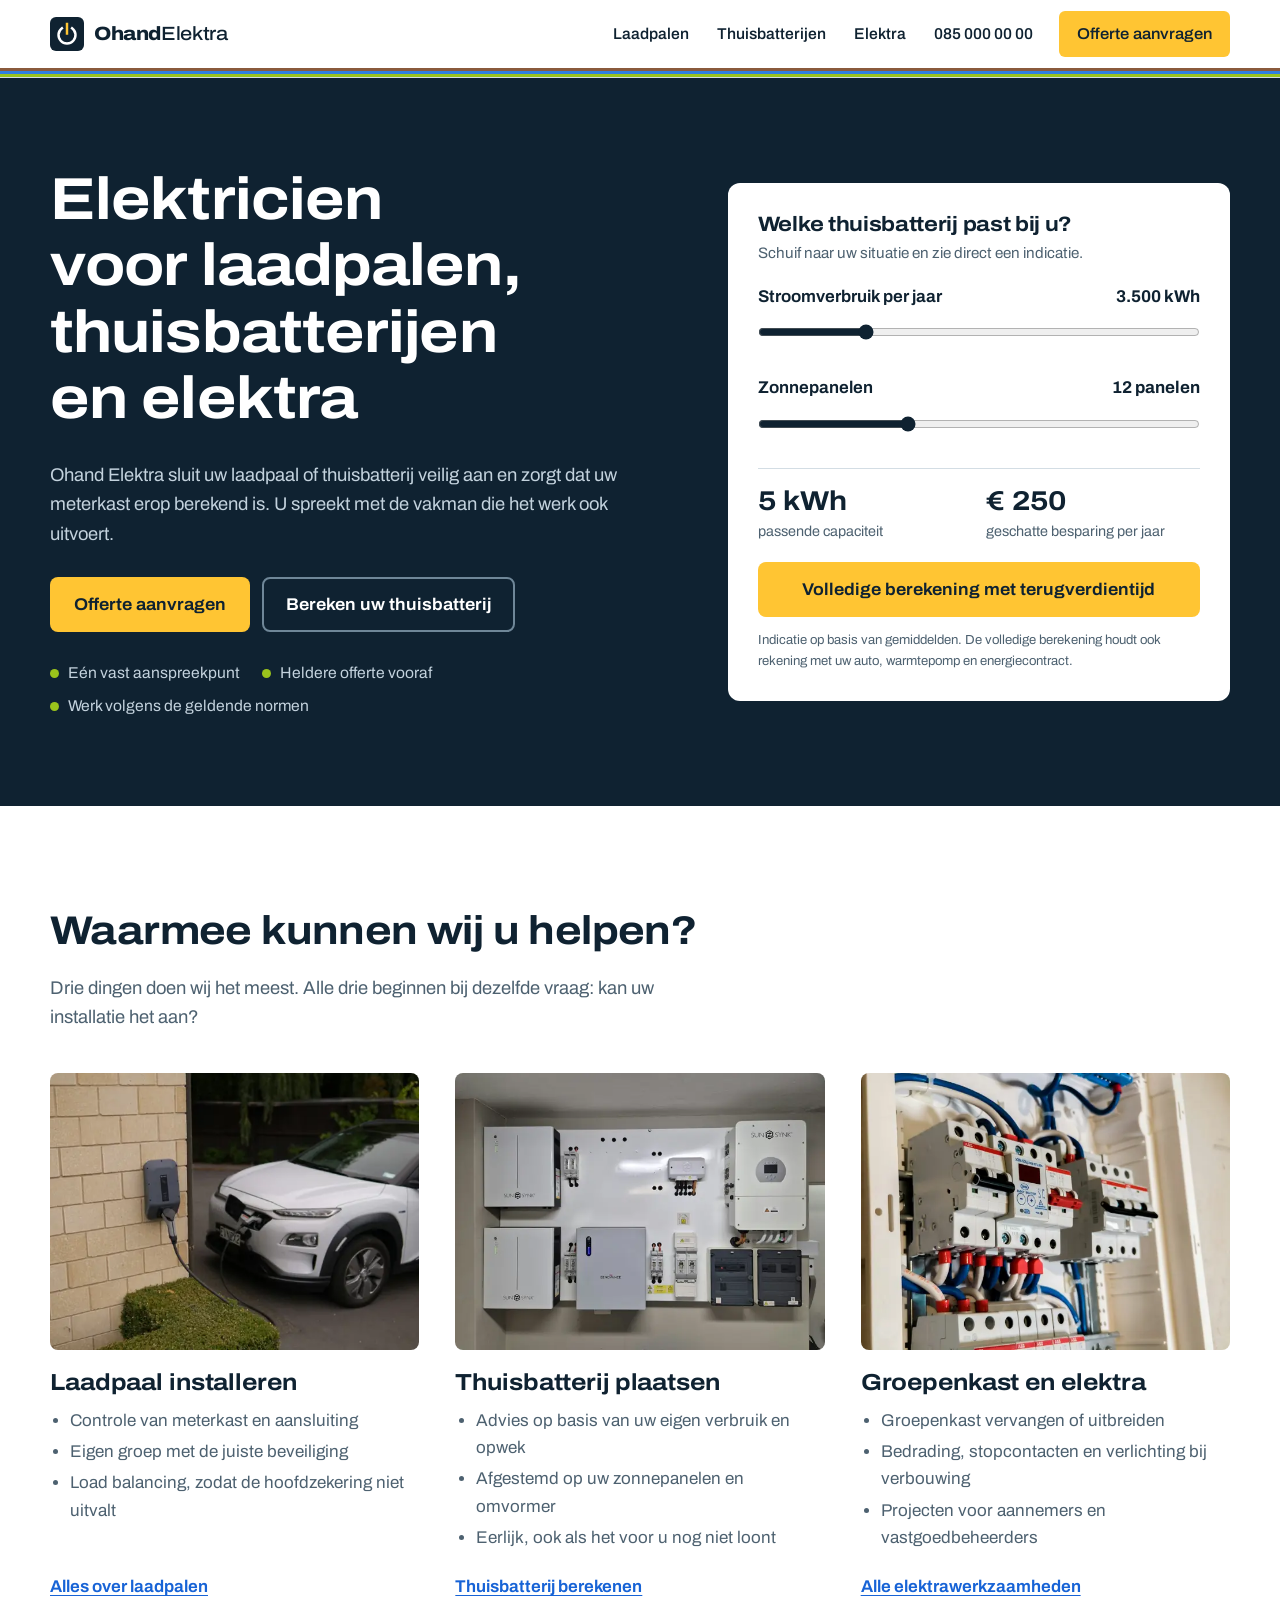
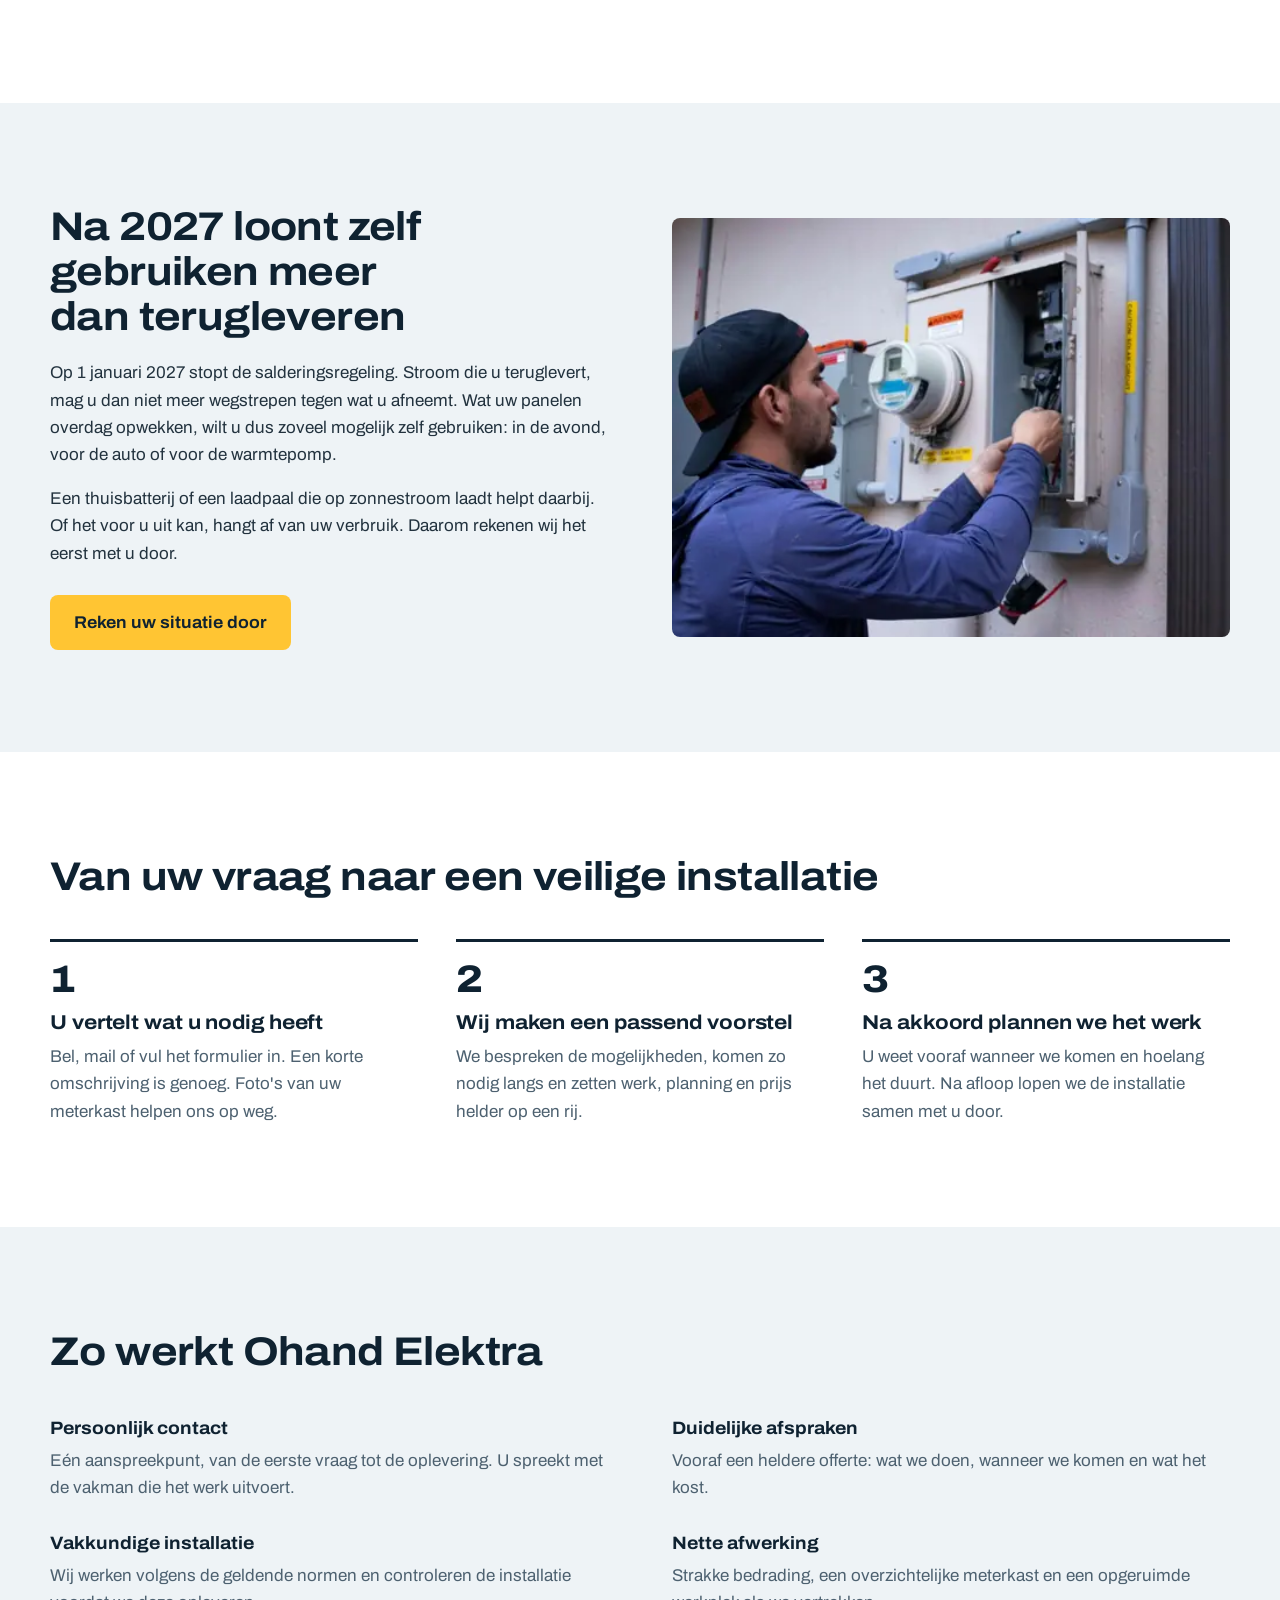
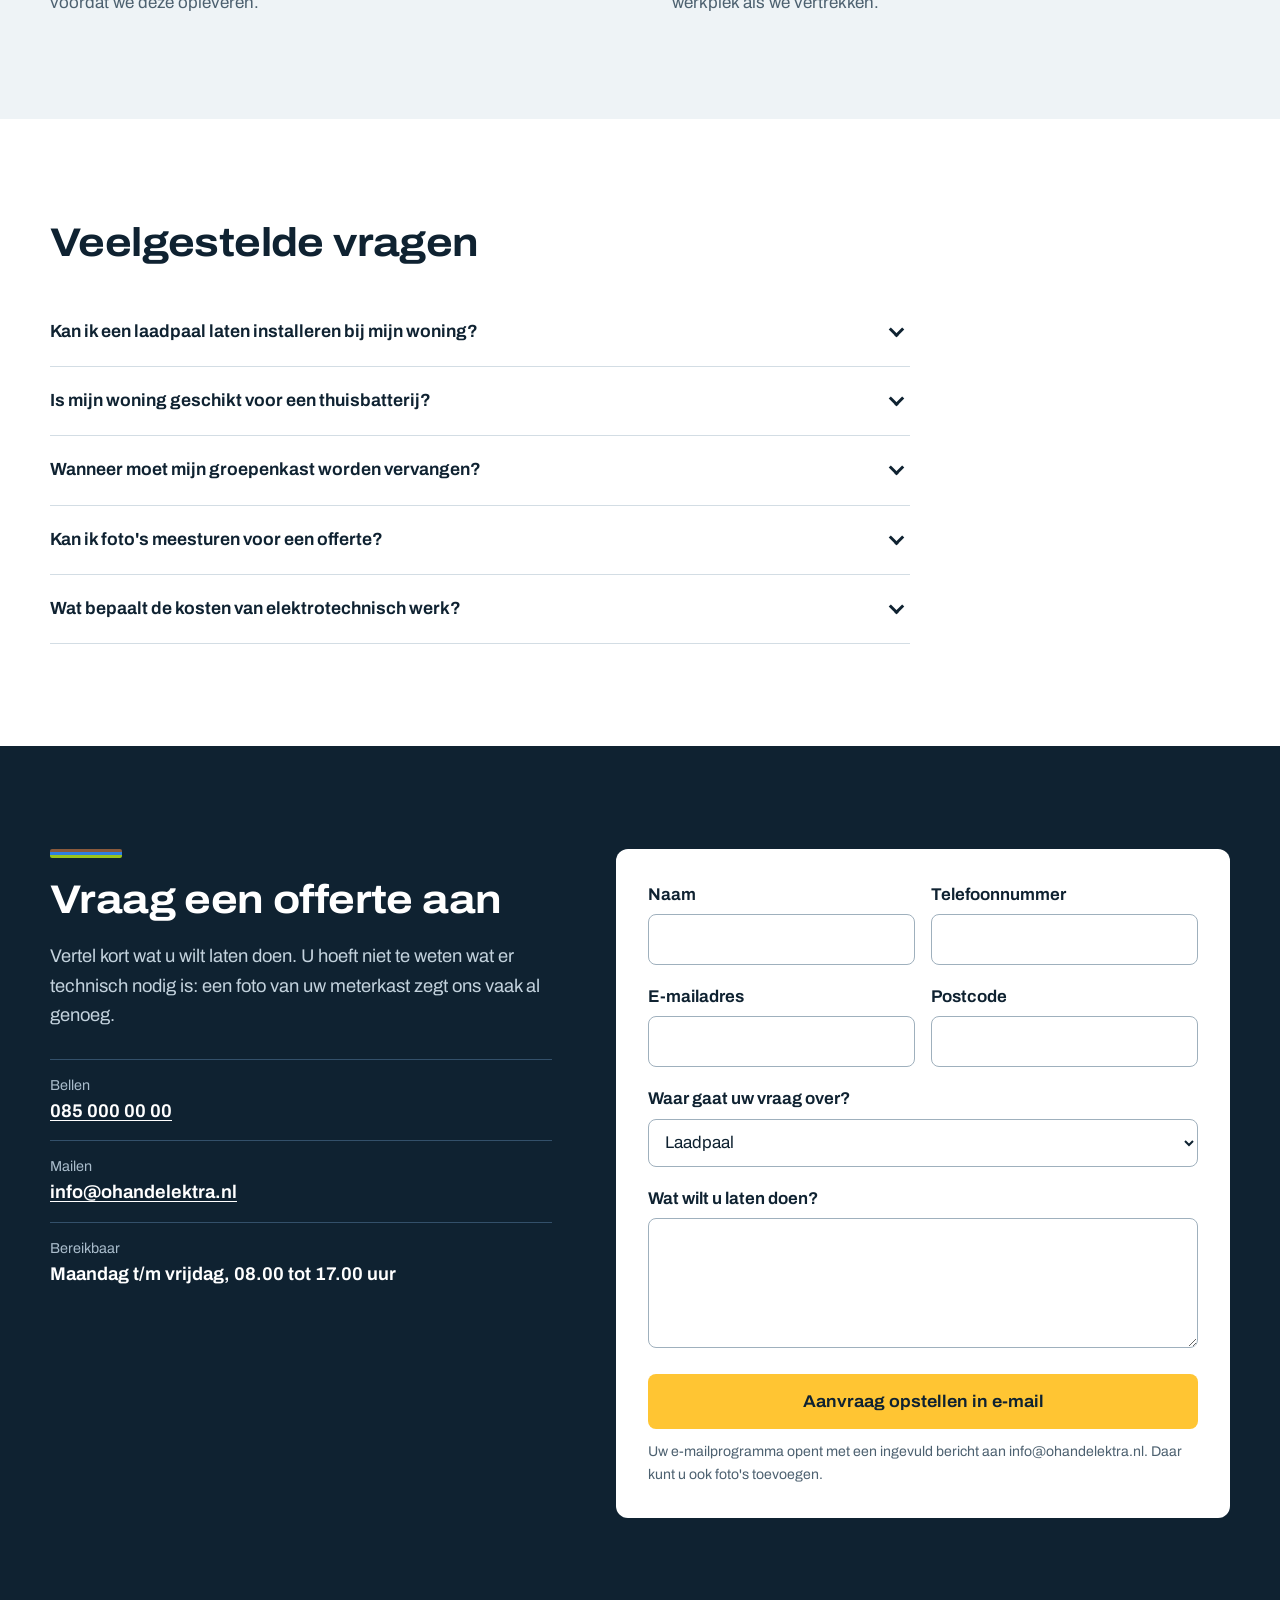
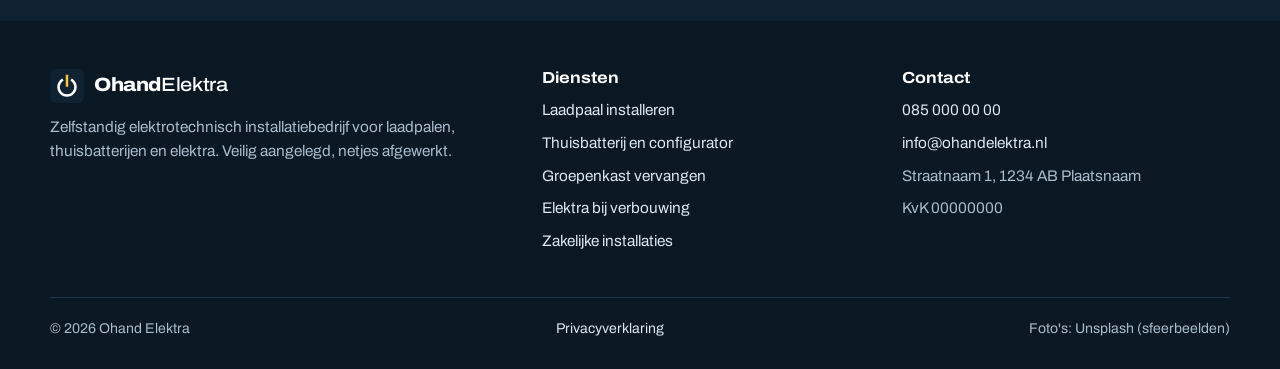
==== commit d668f372: "Herontwerp: focus op laadpalen, thuisbatterij en elektra, met configurator De Next-export is vervang" ====
--- a/index.html
+++ b/index.html
@@ -1 +1,222 @@
-<!DOCTYPE html><html lang="nl" class="MOT0tq_variable Zz-jia_variable antialiased"><head><meta charSet="utf-8"/><meta name="viewport" content="width=device-width, initial-scale=1"/><link rel="preload" href="/ohand-elektra/_next/static/media/07c7676b89ed2778-s.p.2bn3s6zvc0dyp.woff2" as="font" crossorigin="" type="font/woff2"/><link rel="preload" href="/ohand-elektra/_next/static/media/82450a180bcad83c-s.p.0p-wng2nn8o-p.woff2" as="font" crossorigin="" type="font/woff2"/><link rel="preload" as="image" href="/ohand-elektra/images/hero-vakman.jpg"/><link rel="stylesheet" href="/ohand-elektra/_next/static/chunks/04e6wjqw7vqh6.css" data-precedence="next"/><link rel="preload" as="script" fetchPriority="low" href="/ohand-elektra/_next/static/chunks/1pcw6gskne7pf.js"/><script src="/ohand-elektra/_next/static/chunks/1wnov70f88xjy.js" async=""></script><script src="/ohand-elektra/_next/static/chunks/092r-mewpaf3q.js" async=""></script><script src="/ohand-elektra/_next/static/chunks/3y_uhurve-49y.js" async=""></script><script src="/ohand-elektra/_next/static/chunks/turbopack-3v_rn297nk4q5.js" async=""></script><script src="/ohand-elektra/_next/static/chunks/2jj7bku4a1d6k.js" async=""></script><script src="/ohand-elektra/_next/static/chunks/18b_4kba6qn5i.js" async=""></script><meta name="theme-color" content="#10283f"/><title>Ohand Elektra | Elektrotechnisch installatiebedrijf voor woning en bedrijf</title><meta name="description" content="Zelfstandig elektrotechnisch installatiebedrijf. Van groepenkast en laadpaal tot thuisbatterij en complete installatie: veilig aangelegd en netjes afgewerkt."/><link rel="icon" href="/ohand-elektra/icon.svg?icon.1_pws-c04-_d0.svg" sizes="any" type="image/svg+xml"/><meta name="next-size-adjust" content=""/><script src="/ohand-elektra/_next/static/chunks/0cz1d0mv5g_q7.js" noModule=""></script></head><body class="flex min-h-screen flex-col"><div hidden=""><!--$--><!--/$--></div><a href="#inhoud" class="sr-only focus:not-sr-only focus:fixed focus:left-4 focus:top-4 focus:z-[100] focus:bg-navy focus:px-4 focus:py-3 focus:text-white">Naar de inhoud</a><div class="hidden bg-navy-deep text-[0.8125rem] text-white/75 lg:block"><div class="container-site flex h-10 items-center justify-between"><p>Elektrotechnisch installatiebedrijf voor woning en bedrijf</p><div class="flex items-center gap-7"><a href="tel:+31850000000" class="inline-flex items-center gap-2 transition-colors hover:text-white"><svg xmlns="http://www.w3.org/2000/svg" width="14" height="14" viewBox="0 0 24 24" fill="none" stroke="currentColor" stroke-width="1.75" stroke-linecap="round" stroke-linejoin="round" class="lucide lucide-phone" aria-hidden="true"><path d="M13.832 16.568a1 1 0 0 0 1.213-.303l.355-.465A2 2 0 0 1 17 15h3a2 2 0 0 1 2 2v3a2 2 0 0 1-2 2A18 18 0 0 1 2 4a2 2 0 0 1 2-2h3a2 2 0 0 1 2 2v3a2 2 0 0 1-.8 1.6l-.468.351a1 1 0 0 0-.292 1.233 14 14 0 0 0 6.392 6.384"></path></svg>085 000 00 00</a><a href="mailto:info@ohandelektra.nl" class="inline-flex items-center gap-2 transition-colors hover:text-white"><svg xmlns="http://www.w3.org/2000/svg" width="14" height="14" viewBox="0 0 24 24" fill="none" stroke="currentColor" stroke-width="1.75" stroke-linecap="round" stroke-linejoin="round" class="lucide lucide-mail" aria-hidden="true"><path d="m22 7-8.991 5.727a2 2 0 0 1-2.009 0L2 7"></path><rect x="2" y="4" width="20" height="16" rx="2"></rect></svg>info@ohandelektra.nl</a></div></div></div><header data-menu-open="false" class="sticky top-0 z-50 border-b border-line bg-white/95 backdrop-blur-sm"><div class="container-site flex h-[var(--header-h)] items-center justify-between gap-4"><a aria-label="Ohand Elektra, naar de bovenkant van de homepage" class="inline-flex items-center gap-3" href="/ohand-elektra#top"><svg width="36" height="36" viewBox="0 0 36 36" aria-hidden="true" class="flex-none"><rect width="36" height="36" fill="var(--navy)"></rect><path d="M12.6 11.9a9 9 0 1 0 10.8 0" fill="none" stroke="#ffffff" stroke-width="2.6" stroke-linecap="square"></path><path d="M18 7.5v10" stroke="var(--accent)" stroke-width="2.6" stroke-linecap="square"></path></svg><span class="flex flex-col leading-none"><span class="font-display text-[1.3125rem] font-extrabold uppercase tracking-[0.06em] text-navy">Ohand</span><span class="mt-1 text-[0.6875rem] font-semibold uppercase tracking-[0.42em] text-accent">Elektra</span></span></a><nav aria-label="Hoofdnavigatie" class="hidden xl:block"><ul class="flex items-center gap-8"><li><a class="relative py-2 text-[0.9375rem] font-medium text-ink transition-colors after:absolute after:inset-x-0 after:-bottom-0.5 after:h-px after:origin-left after:scale-x-0 after:bg-accent after:transition-transform after:duration-200 hover:text-navy hover:after:scale-x-100" href="/ohand-elektra#top">Home</a></li><li><a class="relative py-2 text-[0.9375rem] font-medium text-ink transition-colors after:absolute after:inset-x-0 after:-bottom-0.5 after:h-px after:origin-left after:scale-x-0 after:bg-accent after:transition-transform after:duration-200 hover:text-navy hover:after:scale-x-100" href="/ohand-elektra#diensten">Diensten</a></li><li><a class="relative py-2 text-[0.9375rem] font-medium text-ink transition-colors after:absolute after:inset-x-0 after:-bottom-0.5 after:h-px after:origin-left after:scale-x-0 after:bg-accent after:transition-transform after:duration-200 hover:text-navy hover:after:scale-x-100" href="/ohand-elektra#thuisbatterijen">Thuisbatterijen</a></li><li><a class="relative py-2 text-[0.9375rem] font-medium text-ink transition-colors after:absolute after:inset-x-0 after:-bottom-0.5 after:h-px after:origin-left after:scale-x-0 after:bg-accent after:transition-transform after:duration-200 hover:text-navy hover:after:scale-x-100" href="/ohand-elektra#projecten">Projecten</a></li><li><a class="relative py-2 text-[0.9375rem] font-medium text-ink transition-colors after:absolute after:inset-x-0 after:-bottom-0.5 after:h-px after:origin-left after:scale-x-0 after:bg-accent after:transition-transform after:duration-200 hover:text-navy hover:after:scale-x-100" href="/ohand-elektra#over-ons">Over ons</a></li><li><a class="relative py-2 text-[0.9375rem] font-medium text-ink transition-colors after:absolute after:inset-x-0 after:-bottom-0.5 after:h-px after:origin-left after:scale-x-0 after:bg-accent after:transition-transform after:duration-200 hover:text-navy hover:after:scale-x-100" href="/ohand-elektra#zakelijk">Zakelijk</a></li><li><a class="relative py-2 text-[0.9375rem] font-medium text-ink transition-colors after:absolute after:inset-x-0 after:-bottom-0.5 after:h-px after:origin-left after:scale-x-0 after:bg-accent after:transition-transform after:duration-200 hover:text-navy hover:after:scale-x-100" href="/ohand-elektra#contact">Contact</a></li></ul></nav><div class="flex items-center gap-2 sm:gap-3"><button type="button" class="btn btn-primary btn-sm xl:min-h-[2.75rem] xl:px-5"><span class="sm:hidden">Offerte</span><span class="hidden sm:inline">Offerte aanvragen</span></button><button type="button" class="flex h-11 w-11 cursor-pointer items-center justify-center border border-line-strong text-navy transition-colors hover:border-navy xl:hidden" aria-expanded="false" aria-controls="mobiel-menu" aria-label="Menu openen"><svg xmlns="http://www.w3.org/2000/svg" width="22" height="22" viewBox="0 0 24 24" fill="none" stroke="currentColor" stroke-width="1.75" stroke-linecap="round" stroke-linejoin="round" class="lucide lucide-menu" aria-hidden="true"><path d="M4 5h16"></path><path d="M4 12h16"></path><path d="M4 19h16"></path></svg></button></div></div></header><main id="inhoud" class="flex-1"><section id="top" aria-labelledby="hero-titel" class="relative overflow-hidden bg-off-white"><div class="lg:grid lg:min-h-[min(46rem,calc(100vh-7rem))] lg:grid-cols-[minmax(0,1fr)_minmax(0,0.92fr)]"><div class="flex flex-col justify-center px-5 pb-12 pt-12 sm:px-8 sm:pt-16 lg:py-20 lg:pl-[max(3rem,calc((100vw-80rem)/2+3rem))] lg:pr-24 xl:pr-28"><p class="eyebrow">Elektrotechnisch installateur</p><h1 id="hero-titel" class="mt-6 max-w-[15ch] text-[2.375rem] font-extrabold leading-[1.08] sm:text-5xl lg:text-[3.5rem]">Elektrotechniek waar u op kunt vertrouwen.</h1><p class="mt-6 max-w-[34rem] text-[1.0625rem] text-muted sm:text-lg">Van een nieuwe groepenkast tot een laadpaal of thuisbatterij. Wij verzorgen veilige, vakkundige installaties voor uw woning en denken graag met u mee.</p><div class="mt-9 flex flex-col gap-3 sm:flex-row"><button type="button" class="btn btn-primary">Vraag een offerte aan<svg xmlns="http://www.w3.org/2000/svg" width="18" height="18" viewBox="0 0 24 24" fill="none" stroke="currentColor" stroke-width="2" stroke-linecap="round" stroke-linejoin="round" class="lucide lucide-arrow-right" aria-hidden="true"><path d="M5 12h14"></path><path d="m12 5 7 7-7 7"></path></svg></button><a class="btn btn-outline bg-white" href="/ohand-elektra#diensten">Ontdek onze diensten</a></div><ul class="mt-12 flex flex-wrap gap-x-6 gap-y-2 border-t border-line-strong pt-6 text-sm font-medium text-navy"><li class="flex items-center gap-2.5"><span class="h-1.5 w-1.5 bg-accent" aria-hidden="true"></span>Groepenkasten</li><li class="flex items-center gap-2.5"><span class="h-1.5 w-1.5 bg-accent" aria-hidden="true"></span>Laadpalen</li><li class="flex items-center gap-2.5"><span class="h-1.5 w-1.5 bg-accent" aria-hidden="true"></span>Thuisbatterijen</li><li class="flex items-center gap-2.5"><span class="h-1.5 w-1.5 bg-accent" aria-hidden="true"></span>Verbouwingen</li></ul></div><div class="relative"><div class="relative aspect-[5/4] sm:aspect-[16/10] lg:absolute lg:inset-0 lg:aspect-auto"><img alt="Vakman in donkerblauwe werkkleding bekijkt een installatietekening in een woning" decoding="async" data-nimg="fill" class="object-cover  " style="position:absolute;height:100%;width:100%;left:0;top:0;right:0;bottom:0;object-position:60% 35%;color:transparent" src="/ohand-elektra/images/hero-vakman.jpg"/></div><div class="relative z-10 mx-5 -mt-12 bg-navy p-5 text-white sm:mx-8 sm:max-w-sm lg:absolute lg:bottom-12 lg:left-0 lg:mx-0 lg:mt-0 lg:w-[21.5rem] lg:max-w-none lg:-translate-x-16 lg:p-6"><div class="flex items-start gap-4"><div class="relative h-[4.5rem] w-[4.5rem] flex-none overflow-hidden"><img alt="Moderne groepenkast met automaten en nette bedrading" loading="lazy" decoding="async" data-nimg="fill" class="object-cover  " style="position:absolute;height:100%;width:100%;left:0;top:0;right:0;bottom:0;object-position:50% 50%;color:transparent" src="/ohand-elektra/images/groepenkast.jpg"/></div><div><p class="font-display text-[1.0625rem] font-semibold leading-snug">Twijfelt u of uw meterkast geschikt is?</p><p class="mt-1.5 text-sm text-white/70">Stuur een foto mee. Wij kijken met u mee.</p></div></div><button type="button" class="text-link text-link-light mt-5 text-sm">Leg uw situatie voor<svg xmlns="http://www.w3.org/2000/svg" width="16" height="16" viewBox="0 0 24 24" fill="none" stroke="currentColor" stroke-width="2" stroke-linecap="round" stroke-linejoin="round" class="lucide lucide-arrow-right" aria-hidden="true"><path d="M5 12h14"></path><path d="m12 5 7 7-7 7"></path></svg></button></div><div class="h-10 bg-off-white lg:hidden" aria-hidden="true"></div></div></div></section><section id="diensten" aria-labelledby="diensten-titel" class="section"><div class="container-site"><div class="grid gap-6 lg:grid-cols-12 lg:items-end"><div class="lg:col-span-6"><p class="eyebrow ">Diensten</p><h2 id="diensten-titel" class="h-section mt-5 ">Waarmee kunnen wij u helpen?</h2></div><p class="text-[1.0625rem] text-muted lg:col-span-5 lg:col-start-8">Van kleine aanpassingen tot complete elektrotechnische installaties. Ontdek wat wij voor uw woning of bedrijf kunnen betekenen.</p></div><div class="mt-12 grid gap-x-8 gap-y-14 md:grid-cols-2 lg:mt-16 lg:grid-cols-12 lg:gap-x-10 lg:gap-y-20"><article id="groepenkasten" class="group flex flex-col lg:col-span-7"><div class="relative overflow-hidden bg-off-white aspect-[4/3] lg:aspect-auto lg:h-[26.5rem]"><img alt="Nieuwe groepenkast met installatieautomaten en blauwe bedrading" loading="lazy" decoding="async" data-nimg="fill" class="object-cover  transition-transform duration-700 ease-out group-hover:scale-[1.03]" style="position:absolute;height:100%;width:100%;left:0;top:0;right:0;bottom:0;object-position:50% 50%;color:transparent" src="/ohand-elektra/images/groepenkast.jpg"/></div><div class="flex flex-1 flex-col pt-6"><div class="flex items-baseline gap-4"><span class="font-display text-sm font-semibold tabular-nums text-accent">01</span><h3 class="text-xl font-bold leading-snug sm:text-[1.375rem]">Groepenkast vervangen of uitbreiden</h3></div><p class="mt-3 max-w-[34rem] pl-[2.125rem] text-muted">Is uw groepenkast verouderd of heeft u extra groepen nodig, bijvoorbeeld voor een inductiekookplaat of laadpaal? Wij zorgen voor een passende en veilige installatie.</p><div class="mt-5 pl-[2.125rem]"><button type="button" class="text-link">Vraag advies<svg xmlns="http://www.w3.org/2000/svg" width="16" height="16" viewBox="0 0 24 24" fill="none" stroke="currentColor" stroke-width="2" stroke-linecap="round" stroke-linejoin="round" class="lucide lucide-arrow-right" aria-hidden="true"><path d="M5 12h14"></path><path d="m12 5 7 7-7 7"></path></svg></button></div></div></article><article id="installaties" class="group flex flex-col lg:col-span-5"><div class="relative overflow-hidden bg-off-white aspect-[4/3] lg:aspect-auto lg:h-[26.5rem]"><img alt="Elektromonteur werkt aan een meterkast" loading="lazy" decoding="async" data-nimg="fill" class="object-cover  transition-transform duration-700 ease-out group-hover:scale-[1.03]" style="position:absolute;height:100%;width:100%;left:0;top:0;right:0;bottom:0;object-position:40% 40%;color:transparent" src="/ohand-elektra/images/monteur-meterkast.jpg"/></div><div class="flex flex-1 flex-col pt-6"><div class="flex items-baseline gap-4"><span class="font-display text-sm font-semibold tabular-nums text-accent">02</span><h3 class="text-xl font-bold leading-snug sm:text-[1.375rem]">Elektrotechnische installaties</h3></div><p class="mt-3 max-w-[34rem] pl-[2.125rem] text-muted">Van een extra stopcontact tot een complete elektrische installatie: wij zorgen dat alles zorgvuldig wordt aangelegd.</p><div class="mt-5 pl-[2.125rem]"><button type="button" class="text-link">Vraag advies<svg xmlns="http://www.w3.org/2000/svg" width="16" height="16" viewBox="0 0 24 24" fill="none" stroke="currentColor" stroke-width="2" stroke-linecap="round" stroke-linejoin="round" class="lucide lucide-arrow-right" aria-hidden="true"><path d="M5 12h14"></path><path d="m12 5 7 7-7 7"></path></svg></button></div></div></article><article id="thuisbatterij" class="flex flex-col justify-between bg-navy p-7 text-white sm:p-9 md:col-span-2 lg:col-span-4 lg:min-h-[30rem]"><div><span class="font-display text-sm font-semibold tabular-nums text-accent-light">03</span><h3 class="mt-4 text-2xl font-bold leading-snug !text-white sm:text-[1.75rem]">Thuisbatterijen</h3><p class="mt-4 text-white/75">Bewaar een deel van uw zelf opgewekte stroom en gebruik deze wanneer u die nodig heeft. Wij kijken wat past bij uw woning.</p></div><div class="mt-10 border-t border-white/15 pt-6"><a class="text-link text-link-light" href="/ohand-elektra#thuisbatterijen">Bekijk de mogelijkheden<svg xmlns="http://www.w3.org/2000/svg" width="16" height="16" viewBox="0 0 24 24" fill="none" stroke="currentColor" stroke-width="2" stroke-linecap="round" stroke-linejoin="round" class="lucide lucide-arrow-right" aria-hidden="true"><path d="M5 12h14"></path><path d="m12 5 7 7-7 7"></path></svg></a></div></article><article id="laadpalen" class="group flex flex-col lg:col-span-4"><div class="relative overflow-hidden bg-off-white aspect-[4/3] lg:aspect-auto lg:h-[19rem]"><img alt="Laadpaal met opgerolde laadkabel aan een houten gevel" loading="lazy" decoding="async" data-nimg="fill" class="object-cover  transition-transform duration-700 ease-out group-hover:scale-[1.03]" style="position:absolute;height:100%;width:100%;left:0;top:0;right:0;bottom:0;object-position:50% 30%;color:transparent" src="/ohand-elektra/images/laadpaal-gevel.jpg"/></div><div class="flex flex-1 flex-col pt-6"><div class="flex items-baseline gap-4"><span class="font-display text-sm font-semibold tabular-nums text-accent">04</span><h3 class="text-xl font-bold leading-snug sm:text-[1.375rem]">Laadpaal installeren</h3></div><p class="mt-3 max-w-[34rem] pl-[2.125rem] text-muted">Thuis uw auto opladen? Wij controleren of uw meterkast er klaar voor is en plaatsen de laadpaal netjes bij uw woning.</p><div class="mt-5 pl-[2.125rem]"><button type="button" class="text-link">Vraag advies<svg xmlns="http://www.w3.org/2000/svg" width="16" height="16" viewBox="0 0 24 24" fill="none" stroke="currentColor" stroke-width="2" stroke-linecap="round" stroke-linejoin="round" class="lucide lucide-arrow-right" aria-hidden="true"><path d="M5 12h14"></path><path d="m12 5 7 7-7 7"></path></svg></button></div></div></article><article id="verbouwing" class="group flex flex-col lg:col-span-4"><div class="relative overflow-hidden bg-off-white aspect-[4/3] lg:aspect-auto lg:h-[19rem]"><img alt="Nieuwe bedrading in een inbouwdoos tijdens een verbouwing" loading="lazy" decoding="async" data-nimg="fill" class="object-cover  transition-transform duration-700 ease-out group-hover:scale-[1.03]" style="position:absolute;height:100%;width:100%;left:0;top:0;right:0;bottom:0;object-position:50% 50%;color:transparent" src="/ohand-elektra/images/bedrading-verbouwing.jpg"/></div><div class="flex flex-1 flex-col pt-6"><div class="flex items-baseline gap-4"><span class="font-display text-sm font-semibold tabular-nums text-accent">05</span><h3 class="text-xl font-bold leading-snug sm:text-[1.375rem]">Elektra bij verbouwing</h3></div><p class="mt-3 max-w-[34rem] pl-[2.125rem] text-muted">Gaat u verbouwen of renoveren? Wij leggen bedrading, stopcontacten en verlichting aan, afgestemd op uw plannen en uw aannemer.</p><div class="mt-5 pl-[2.125rem]"><button type="button" class="text-link">Vraag advies<svg xmlns="http://www.w3.org/2000/svg" width="16" height="16" viewBox="0 0 24 24" fill="none" stroke="currentColor" stroke-width="2" stroke-linecap="round" stroke-linejoin="round" class="lucide lucide-arrow-right" aria-hidden="true"><path d="M5 12h14"></path><path d="m12 5 7 7-7 7"></path></svg></button></div></div></article><article id="zakelijk" class="group grid border-y border-line-strong md:col-span-2 md:grid-cols-2 lg:col-span-12 lg:grid-cols-12"><div class="relative aspect-[4/3] overflow-hidden bg-off-white md:aspect-auto md:min-h-[20rem] lg:col-span-5"><img alt="Schakelkast met besturing en overzichtelijke bekabeling in een bedrijfspand" loading="lazy" decoding="async" data-nimg="fill" class="object-cover  transition-transform duration-700 ease-out group-hover:scale-[1.03]" style="position:absolute;height:100%;width:100%;left:0;top:0;right:0;bottom:0;object-position:50% 50%;color:transparent" src="/ohand-elektra/images/zakelijk-schakelkast.jpg"/></div><div class="flex flex-col justify-center py-8 md:px-10 lg:col-span-7 lg:px-16 lg:py-12"><p class="eyebrow">Voor zakelijke opdrachtgevers</p><div class="mt-5 flex items-baseline gap-4"><span class="font-display text-sm font-semibold tabular-nums text-accent">06</span><h3 class="text-2xl font-bold leading-snug sm:text-[1.75rem]">Zakelijke installaties</h3></div><p class="mt-4 max-w-[36rem] text-muted">Voor aannemers, installatiebedrijven en vastgoedbeheerders verzorgen wij elektrotechnische projecten in woningbouw en utiliteit. Met een heldere planning en één vast aanspreekpunt.</p><ul class="mt-6 flex flex-wrap gap-2 text-sm font-medium text-navy"><li class="border border-line-strong px-3 py-1.5">Woningbouw</li><li class="border border-line-strong px-3 py-1.5">Utiliteitsbouw</li><li class="border border-line-strong px-3 py-1.5">Renovatie</li><li class="border border-line-strong px-3 py-1.5">Beheer en onderhoud</li></ul><div class="mt-7"><button type="button" class="text-link">Bespreek uw project<svg xmlns="http://www.w3.org/2000/svg" width="16" height="16" viewBox="0 0 24 24" fill="none" stroke="currentColor" stroke-width="2" stroke-linecap="round" stroke-linejoin="round" class="lucide lucide-arrow-right" aria-hidden="true"><path d="M5 12h14"></path><path d="m12 5 7 7-7 7"></path></svg></button></div></div></article></div></div></section><section id="thuisbatterijen" aria-labelledby="batterij-titel" class="bg-navy-deep text-white"><div class="lg:grid lg:grid-cols-[1.12fr_1fr]"><div class="relative aspect-[4/3] lg:aspect-auto lg:min-h-[40rem]"><img alt="Thuisbatterij met omvormer en schakelmateriaal, netjes gemonteerd aan de wand" loading="lazy" decoding="async" data-nimg="fill" class="object-cover  " style="position:absolute;height:100%;width:100%;left:0;top:0;right:0;bottom:0;object-position:30% 50%;color:transparent" src="/ohand-elektra/images/thuisbatterij.jpg"/><p class="absolute bottom-0 left-0 bg-navy-deep px-4 py-2 text-xs font-medium uppercase tracking-[0.14em] text-white/70">Thuisbatterij met omvormer</p></div><div class="flex flex-col justify-center px-5 py-14 sm:px-8 lg:py-24 lg:pl-20 lg:pr-[max(3rem,calc((100vw-80rem)/2+3rem))]"><div class=""><p class="eyebrow eyebrow-light">Thuisbatterijen</p><h2 id="batterij-titel" class="h-section mt-5 !text-white">Slimmer omgaan met uw eigen energie.</h2></div><p class="mt-6 max-w-xl text-[1.0625rem] text-white/75">Met een thuisbatterij kunt u een deel van de stroom die uw zonnepanelen opwekken bewaren voor later. Wij helpen u ontdekken welke mogelijkheden passen bij uw woning en bestaande installatie.</p><ul class="mt-8 max-w-xl border-t border-white/15"><li class="flex items-start gap-4 border-b border-white/15 py-4 text-white/90"><svg xmlns="http://www.w3.org/2000/svg" width="18" height="18" viewBox="0 0 24 24" fill="none" stroke="currentColor" stroke-width="2" stroke-linecap="round" stroke-linejoin="round" class="lucide lucide-check mt-1 flex-none text-accent-light" aria-hidden="true"><path d="M20 6 9 17l-5-5"></path></svg>We kijken eerst naar uw zonnepanelen, omvormer en meterkast.</li><li class="flex items-start gap-4 border-b border-white/15 py-4 text-white/90"><svg xmlns="http://www.w3.org/2000/svg" width="18" height="18" viewBox="0 0 24 24" fill="none" stroke="currentColor" stroke-width="2" stroke-linecap="round" stroke-linejoin="round" class="lucide lucide-check mt-1 flex-none text-accent-light" aria-hidden="true"><path d="M20 6 9 17l-5-5"></path></svg>U krijgt eerlijk advies, ook als een batterij voor u nog niet zinvol is.</li><li class="flex items-start gap-4 border-b border-white/15 py-4 text-white/90"><svg xmlns="http://www.w3.org/2000/svg" width="18" height="18" viewBox="0 0 24 24" fill="none" stroke="currentColor" stroke-width="2" stroke-linecap="round" stroke-linejoin="round" class="lucide lucide-check mt-1 flex-none text-accent-light" aria-hidden="true"><path d="M20 6 9 17l-5-5"></path></svg>Installatie en uitleg door dezelfde vakman.</li></ul><div class="mt-9 flex flex-col gap-3 sm:flex-row sm:items-center"><a class="btn btn-primary" href="/ohand-elektra#faq-thuisbatterij">Meer over thuisbatterijen<svg xmlns="http://www.w3.org/2000/svg" width="18" height="18" viewBox="0 0 24 24" fill="none" stroke="currentColor" stroke-width="2" stroke-linecap="round" stroke-linejoin="round" class="lucide lucide-arrow-right" aria-hidden="true"><path d="M5 12h14"></path><path d="m12 5 7 7-7 7"></path></svg></a><button type="button" class="btn btn-outline-light">Vraag advies aan</button></div><p class="mt-8 max-w-xl text-sm text-white/55">Wat een thuisbatterij oplevert, verschilt per woning en per verbruik. Wij beloven daarom geen vaste besparing, maar rekenen met uw eigen situatie.</p></div></div></section><section id="over-ons" aria-labelledby="waarom-titel" class="section bg-off-white"><div class="container-site grid gap-12 lg:grid-cols-12 lg:gap-10"><div class="lg:col-span-4"><div class="lg:sticky lg:top-28"><div class=""><p class="eyebrow ">Over ons</p><h2 id="waarom-titel" class="h-section mt-5 ">Vakmanschap dat u merkt.</h2></div><p class="mt-5 text-[1.0625rem] text-muted">Wij zijn een zelfstandig installatiebedrijf. Dat betekent korte lijnen: u spreekt met de vakman die het werk ook uitvoert.</p></div></div><ul class="grid border-t border-line-strong sm:grid-cols-2 lg:col-span-7 lg:col-start-6"><li class="border-b border-line-strong py-8 sm:py-10 sm:border-r sm:pr-10"><svg xmlns="http://www.w3.org/2000/svg" width="26" height="26" viewBox="0 0 24 24" fill="none" stroke="currentColor" stroke-width="1.5" stroke-linecap="round" stroke-linejoin="round" class="lucide lucide-messages-square text-accent" aria-hidden="true"><path d="M16 10a2 2 0 0 1-2 2H6.828a2 2 0 0 0-1.414.586l-2.202 2.202A.71.71 0 0 1 2 14.286V4a2 2 0 0 1 2-2h10a2 2 0 0 1 2 2z"></path><path d="M20 9a2 2 0 0 1 2 2v10.286a.71.71 0 0 1-1.212.502l-2.202-2.202A2 2 0 0 0 17.172 19H10a2 2 0 0 1-2-2v-1"></path></svg><h3 class="mt-5 text-xl font-bold">Persoonlijk contact</h3><p class="mt-2.5 text-muted">U heeft één aanspreekpunt, van de eerste vraag tot de oplevering. Zo weet u altijd bij wie u terechtkunt.</p></li><li class="border-b border-line-strong py-8 sm:py-10 sm:pl-10"><svg xmlns="http://www.w3.org/2000/svg" width="26" height="26" viewBox="0 0 24 24" fill="none" stroke="currentColor" stroke-width="1.5" stroke-linecap="round" stroke-linejoin="round" class="lucide lucide-clipboard-check text-accent" aria-hidden="true"><rect width="8" height="4" x="8" y="2" rx="1" ry="1"></rect><path d="M16 4h2a2 2 0 0 1 2 2v14a2 2 0 0 1-2 2H6a2 2 0 0 1-2-2V6a2 2 0 0 1 2-2h2"></path><path d="m9 14 2 2 4-4"></path></svg><h3 class="mt-5 text-xl font-bold">Duidelijke afspraken</h3><p class="mt-2.5 text-muted">Vooraf ontvangt u een heldere offerte. We spreken af wat we doen, wanneer we komen en wat het kost.</p></li><li class="border-b border-line-strong py-8 sm:py-10 sm:border-r sm:pr-10"><svg xmlns="http://www.w3.org/2000/svg" width="26" height="26" viewBox="0 0 24 24" fill="none" stroke="currentColor" stroke-width="1.5" stroke-linecap="round" stroke-linejoin="round" class="lucide lucide-shield-check text-accent" aria-hidden="true"><path d="M20 13c0 5-3.5 7.5-7.66 8.95a1 1 0 0 1-.67-.01C7.5 20.5 4 18 4 13V6a1 1 0 0 1 1-1c2 0 4.5-1.2 6.24-2.72a1.17 1.17 0 0 1 1.52 0C14.51 3.81 17 5 19 5a1 1 0 0 1 1 1z"></path><path d="m9 12 2 2 4-4"></path></svg><h3 class="mt-5 text-xl font-bold">Vakkundige installatie</h3><p class="mt-2.5 text-muted">Wij werken volgens de geldende normen en controleren de installatie voordat we deze aan u opleveren.</p></li><li class="border-b border-line-strong py-8 sm:py-10 sm:pl-10"><svg xmlns="http://www.w3.org/2000/svg" width="26" height="26" viewBox="0 0 24 24" fill="none" stroke="currentColor" stroke-width="1.5" stroke-linecap="round" stroke-linejoin="round" class="lucide lucide-ruler text-accent" aria-hidden="true"><path d="M21.3 15.3a2.4 2.4 0 0 1 0 3.4l-2.6 2.6a2.4 2.4 0 0 1-3.4 0L2.7 8.7a2.41 2.41 0 0 1 0-3.4l2.6-2.6a2.41 2.41 0 0 1 3.4 0Z"></path><path d="m14.5 12.5 2-2"></path><path d="m11.5 9.5 2-2"></path><path d="m8.5 6.5 2-2"></path><path d="m17.5 15.5 2-2"></path></svg><h3 class="mt-5 text-xl font-bold">Nette afwerking</h3><p class="mt-2.5 text-muted">Strakke bedrading, een overzichtelijke meterkast en een opgeruimde werkplek als we vertrekken.</p></li></ul></div></section><section id="projecten" aria-labelledby="projecten-titel" class="section"><div class="container-site"><div class="grid gap-6 lg:grid-cols-12 lg:items-end"><div class="lg:col-span-7"><p class="eyebrow ">Projecten</p><h2 id="projecten-titel" class="h-section mt-5 ">Een kijkje in ons werk.</h2><p class="mt-5 max-w-xl text-[1.0625rem] text-muted">Van een nieuwe groepenkast tot een complete renovatie: hier laten wij binnenkort zien wat wij voor onze klanten hebben gemaakt.</p></div><p class="flex items-start gap-3 border border-line-strong px-4 py-3 text-sm text-muted lg:col-span-4 lg:col-start-9"><svg xmlns="http://www.w3.org/2000/svg" width="18" height="18" viewBox="0 0 24 24" fill="none" stroke="currentColor" stroke-width="1.75" stroke-linecap="round" stroke-linejoin="round" class="lucide lucide-info mt-0.5 flex-none text-accent" aria-hidden="true"><circle cx="12" cy="12" r="10"></circle><path d="M12 16v-4"></path><path d="M12 8h.01"></path></svg><span>De foto&#x27;s hieronder zijn voorbeeldbeelden. Ze worden vervangen door foto&#x27;s van eigen projecten.</span></p></div><div class="mt-12 grid gap-x-6 gap-y-8 sm:grid-cols-2 lg:mt-16 lg:grid-cols-12 lg:grid-rows-[20rem_20rem] lg:gap-x-8"><figure class="group flex flex-col sm:col-span-2 lg:col-span-7 lg:row-span-2"><div class="relative min-h-[15rem] flex-1 overflow-hidden bg-off-white"><img alt="Elektrische auto aan een laadpaal naast een oprit" loading="lazy" decoding="async" data-nimg="fill" class="object-cover  transition-transform duration-700 ease-out group-hover:scale-[1.03]" style="position:absolute;height:100%;width:100%;left:0;top:0;right:0;bottom:0;object-position:50% 50%;color:transparent" src="/ohand-elektra/images/laadpaal-oprit.jpg"/><span class="absolute left-0 top-0 bg-white px-3 py-1.5 text-[0.6875rem] font-semibold uppercase tracking-[0.14em] text-navy">Voorbeeldbeeld</span></div><figcaption class="border-b border-line-strong py-4"><span class="block text-[0.6875rem] font-semibold uppercase tracking-[0.14em] text-accent">Laadpaal</span><span class="mt-1 block font-display text-[1.0625rem] font-semibold leading-snug text-navy">Laadpaal installeren</span></figcaption></figure><figure class="group flex flex-col lg:col-span-5"><div class="relative min-h-[15rem] flex-1 overflow-hidden bg-off-white"><img alt="Detail van een groepenkast met aardlekschakelaars" loading="lazy" decoding="async" data-nimg="fill" class="object-cover  transition-transform duration-700 ease-out group-hover:scale-[1.03]" style="position:absolute;height:100%;width:100%;left:0;top:0;right:0;bottom:0;object-position:50% 50%;color:transparent" src="/ohand-elektra/images/groepenkast-detail.jpg"/><span class="absolute left-0 top-0 bg-white px-3 py-1.5 text-[0.6875rem] font-semibold uppercase tracking-[0.14em] text-navy">Voorbeeldbeeld</span></div><figcaption class="border-b border-line-strong py-4"><span class="block text-[0.6875rem] font-semibold uppercase tracking-[0.14em] text-accent">Groepenkast</span><span class="mt-1 block font-display text-[1.0625rem] font-semibold leading-snug text-navy">Groepenkast vervangen</span></figcaption></figure><figure class="group flex flex-col lg:col-span-3"><div class="relative min-h-[15rem] flex-1 overflow-hidden bg-off-white"><img alt="Kabelgoten en haspels met installatiekabel op een bouwplaats" loading="lazy" decoding="async" data-nimg="fill" class="object-cover  transition-transform duration-700 ease-out group-hover:scale-[1.03]" style="position:absolute;height:100%;width:100%;left:0;top:0;right:0;bottom:0;object-position:50% 60%;color:transparent" src="/ohand-elektra/images/utiliteit-bekabeling.jpg"/><span class="absolute left-0 top-0 bg-white px-3 py-1.5 text-[0.6875rem] font-semibold uppercase tracking-[0.14em] text-navy">Voorbeeldbeeld</span></div><figcaption class="border-b border-line-strong py-4"><span class="block text-[0.6875rem] font-semibold uppercase tracking-[0.14em] text-accent">Renovatie</span><span class="mt-1 block font-display text-[1.0625rem] font-semibold leading-snug text-navy">Complete elektra-renovatie</span></figcaption></figure><figure class="group flex flex-col sm:col-span-2 lg:col-span-2"><div class="relative min-h-[15rem] flex-1 overflow-hidden bg-off-white"><div class="absolute inset-0 flex flex-col items-center justify-center gap-3 bg-off-white text-muted " style="background-image:repeating-linear-gradient(135deg, transparent 0 14px, rgb(16 40 63 / 0.035) 14px 15px)" role="img" aria-label="Ruimte voor uw projectfoto"><svg xmlns="http://www.w3.org/2000/svg" width="22" height="22" viewBox="0 0 24 24" fill="none" stroke="currentColor" stroke-width="1.5" stroke-linecap="round" stroke-linejoin="round" class="lucide lucide-image" aria-hidden="true"><rect width="18" height="18" x="3" y="3" rx="2" ry="2"></rect><circle cx="9" cy="9" r="2"></circle><path d="m21 15-3.086-3.086a2 2 0 0 0-2.828 0L6 21"></path></svg><span class="px-4 text-center text-xs font-medium uppercase tracking-[0.14em]">Ruimte voor uw projectfoto</span></div></div><figcaption class="border-b border-line-strong py-4"><span class="block text-[0.6875rem] font-semibold uppercase tracking-[0.14em] text-accent">Thuisbatterij</span><span class="mt-1 block font-display text-[1.0625rem] font-semibold leading-snug text-navy">Thuisbatterij plaatsen</span></figcaption></figure></div></div></section><section id="werkwijze" aria-labelledby="werkwijze-titel" class="section bg-off-white"><div class="container-site"><div class="flex flex-col gap-8 lg:flex-row lg:items-end lg:justify-between"><div class=""><p class="eyebrow ">Werkwijze</p><h2 id="werkwijze-titel" class="h-section mt-5 ">Zo eenvoudig werkt het.</h2><p class="mt-5 max-w-xl text-[1.0625rem] text-muted">In drie stappen van uw vraag naar een veilige, nette installatie.</p></div><button type="button" class="btn btn-outline bg-white self-start lg:self-auto">Start uw aanvraag<svg xmlns="http://www.w3.org/2000/svg" width="18" height="18" viewBox="0 0 24 24" fill="none" stroke="currentColor" stroke-width="2" stroke-linecap="round" stroke-linejoin="round" class="lucide lucide-arrow-right" aria-hidden="true"><path d="M5 12h14"></path><path d="m12 5 7 7-7 7"></path></svg></button></div><ol class="mt-12 grid gap-10 md:grid-cols-3 md:gap-0 lg:mt-16"><li class="relative border-t border-navy pt-7 md:pr-10 md:[&amp;:not(:first-child)]:pl-10 md:[&amp;:not(:last-child)]:border-r md:[&amp;:not(:last-child)]:border-r-line-strong"><span class="absolute -top-px left-0 h-[3px] w-12 bg-accent md:[li:not(:first-child)&gt;&amp;]:left-10" aria-hidden="true"></span><span class="font-display text-[2.75rem] font-light leading-none tabular-nums text-navy/30">01</span><h3 class="mt-5 text-xl font-bold leading-snug">Vertel ons wat u nodig heeft</h3><p class="mt-3 text-muted">Bel, mail of vul het formulier in. Een korte omschrijving is genoeg; foto&#x27;s van uw meterkast helpen ons op weg.</p></li><li class="relative border-t border-navy pt-7 md:pr-10 md:[&amp;:not(:first-child)]:pl-10 md:[&amp;:not(:last-child)]:border-r md:[&amp;:not(:last-child)]:border-r-line-strong"><span class="absolute -top-px left-0 h-[3px] w-12 bg-accent md:[li:not(:first-child)&gt;&amp;]:left-10" aria-hidden="true"></span><span class="font-display text-[2.75rem] font-light leading-none tabular-nums text-navy/30">02</span><h3 class="mt-5 text-xl font-bold leading-snug">Wij maken een passend voorstel</h3><p class="mt-3 text-muted">We bespreken de mogelijkheden, komen zo nodig bij u langs en zetten alles helder voor u op een rij.</p></li><li class="relative border-t border-navy pt-7 md:pr-10 md:[&amp;:not(:first-child)]:pl-10 md:[&amp;:not(:last-child)]:border-r md:[&amp;:not(:last-child)]:border-r-line-strong"><span class="absolute -top-px left-0 h-[3px] w-12 bg-accent md:[li:not(:first-child)&gt;&amp;]:left-10" aria-hidden="true"></span><span class="font-display text-[2.75rem] font-light leading-none tabular-nums text-navy/30">03</span><h3 class="mt-5 text-xl font-bold leading-snug">Na akkoord plannen we het werk</h3><p class="mt-3 text-muted">U weet vooraf wanneer we komen en hoelang het duurt. Na afloop lopen we de installatie samen met u door.</p></li></ol></div></section><section id="faq" aria-labelledby="faq-titel" class="section"><div class="container-site grid gap-12 lg:grid-cols-12 lg:gap-10"><div class="lg:col-span-4"><div class="lg:sticky lg:top-28"><div class=""><p class="eyebrow ">Veelgestelde vragen</p><h2 id="faq-titel" class="h-section mt-5 ">Goed om te weten.</h2><p class="mt-5 max-w-xl text-[1.0625rem] text-muted">Antwoorden op de vragen die wij het vaakst krijgen. Staat uw vraag er niet bij? Stel hem gerust.</p></div><button type="button" class="text-link mt-7">Stel uw vraag<svg xmlns="http://www.w3.org/2000/svg" width="16" height="16" viewBox="0 0 24 24" fill="none" stroke="currentColor" stroke-width="2" stroke-linecap="round" stroke-linejoin="round" class="lucide lucide-arrow-right" aria-hidden="true"><path d="M5 12h14"></path><path d="m12 5 7 7-7 7"></path></svg></button></div></div><div class="border-t border-navy lg:col-span-7 lg:col-start-6"><div id="faq-groepenkast" class="border-b border-line-strong"><h3><button type="button" id="faq-knop-groepenkast" aria-expanded="true" aria-controls="faq-paneel-groepenkast" class="group flex w-full cursor-pointer items-start justify-between gap-6 py-6 text-left"><span class="font-display text-[1.0625rem] font-semibold leading-snug text-navy transition-colors group-hover:text-accent sm:text-lg">Wanneer moet mijn groepenkast worden vervangen?</span><span class="mt-0.5 flex h-7 w-7 flex-none items-center justify-center border transition-all duration-200 rotate-45 border-navy bg-navy text-white" aria-hidden="true"><svg xmlns="http://www.w3.org/2000/svg" width="16" height="16" viewBox="0 0 24 24" fill="none" stroke="currentColor" stroke-width="2" stroke-linecap="round" stroke-linejoin="round" class="lucide lucide-plus" aria-hidden="true"><path d="M5 12h14"></path><path d="M12 5v14"></path></svg></span></button></h3><div id="faq-paneel-groepenkast" role="region" aria-labelledby="faq-knop-groepenkast" class="grid transition-[grid-template-rows] duration-300 ease-out grid-rows-[1fr]"><div class="overflow-hidden"><p class="max-w-[42rem] pb-7 pr-10 text-muted">Een groepenkast heeft geen vaste houdbaarheidsdatum. Vervangen is verstandig als de kast nog met stoppen werkt, als er geen aardlekschakelaar in zit, als groepen regelmatig uitvallen of als u extra groepen nodig heeft voor bijvoorbeeld een inductiekookplaat, laadpaal of warmtepomp. Twijfelt u? Stuur een foto van uw meterkast mee, dan kijken wij met u mee.</p></div></div></div><div id="faq-laadpaal" class="border-b border-line-strong"><h3><button type="button" id="faq-knop-laadpaal" aria-expanded="false" aria-controls="faq-paneel-laadpaal" class="group flex w-full cursor-pointer items-start justify-between gap-6 py-6 text-left"><span class="font-display text-[1.0625rem] font-semibold leading-snug text-navy transition-colors group-hover:text-accent sm:text-lg">Kan ik een laadpaal laten installeren bij mijn woning?</span><span class="mt-0.5 flex h-7 w-7 flex-none items-center justify-center border transition-all duration-200 border-line-strong text-navy" aria-hidden="true"><svg xmlns="http://www.w3.org/2000/svg" width="16" height="16" viewBox="0 0 24 24" fill="none" stroke="currentColor" stroke-width="2" stroke-linecap="round" stroke-linejoin="round" class="lucide lucide-plus" aria-hidden="true"><path d="M5 12h14"></path><path d="M12 5v14"></path></svg></span></button></h3><div id="faq-paneel-laadpaal" role="region" aria-labelledby="faq-knop-laadpaal" inert="" class="grid transition-[grid-template-rows] duration-300 ease-out grid-rows-[0fr]"><div class="overflow-hidden"><p class="max-w-[42rem] pb-7 pr-10 text-muted">Meestal wel, als u een eigen oprit of parkeerplaats heeft. Wij bekijken of uw meterkast en aansluiting voldoende ruimte bieden en adviseren zo nodig over een uitbreiding. Parkeert u aan de openbare weg, dan gelden de regels van uw gemeente.</p></div></div></div><div id="faq-thuisbatterij" class="border-b border-line-strong"><h3><button type="button" id="faq-knop-thuisbatterij" aria-expanded="false" aria-controls="faq-paneel-thuisbatterij" class="group flex w-full cursor-pointer items-start justify-between gap-6 py-6 text-left"><span class="font-display text-[1.0625rem] font-semibold leading-snug text-navy transition-colors group-hover:text-accent sm:text-lg">Is mijn woning geschikt voor een thuisbatterij?</span><span class="mt-0.5 flex h-7 w-7 flex-none items-center justify-center border transition-all duration-200 border-line-strong text-navy" aria-hidden="true"><svg xmlns="http://www.w3.org/2000/svg" width="16" height="16" viewBox="0 0 24 24" fill="none" stroke="currentColor" stroke-width="2" stroke-linecap="round" stroke-linejoin="round" class="lucide lucide-plus" aria-hidden="true"><path d="M5 12h14"></path><path d="M12 5v14"></path></svg></span></button></h3><div id="faq-paneel-thuisbatterij" role="region" aria-labelledby="faq-knop-thuisbatterij" inert="" class="grid transition-[grid-template-rows] duration-300 ease-out grid-rows-[0fr]"><div class="overflow-hidden"><p class="max-w-[42rem] pb-7 pr-10 text-muted">Dat hangt onder meer af van uw zonnepanelen, uw omvormer, uw stroomverbruik en de ruimte in en rond uw meterkast. Wij kijken naar uw bestaande installatie en vertellen u eerlijk of een thuisbatterij in uw situatie zinvol is.</p></div></div></div><div id="faq-fotos" class="border-b border-line-strong"><h3><button type="button" id="faq-knop-fotos" aria-expanded="false" aria-controls="faq-paneel-fotos" class="group flex w-full cursor-pointer items-start justify-between gap-6 py-6 text-left"><span class="font-display text-[1.0625rem] font-semibold leading-snug text-navy transition-colors group-hover:text-accent sm:text-lg">Kan ik foto&#x27;s meesturen voor een offerte?</span><span class="mt-0.5 flex h-7 w-7 flex-none items-center justify-center border transition-all duration-200 border-line-strong text-navy" aria-hidden="true"><svg xmlns="http://www.w3.org/2000/svg" width="16" height="16" viewBox="0 0 24 24" fill="none" stroke="currentColor" stroke-width="2" stroke-linecap="round" stroke-linejoin="round" class="lucide lucide-plus" aria-hidden="true"><path d="M5 12h14"></path><path d="M12 5v14"></path></svg></span></button></h3><div id="faq-paneel-fotos" role="region" aria-labelledby="faq-knop-fotos" inert="" class="grid transition-[grid-template-rows] duration-300 ease-out grid-rows-[0fr]"><div class="overflow-hidden"><p class="max-w-[42rem] pb-7 pr-10 text-muted">Ja, graag zelfs. Een foto van uw meterkast en van de plek waar het werk moet gebeuren geeft ons snel een goed beeld. Soms is daarnaast een bezoek bij u thuis nodig om een nauwkeurige offerte te maken.</p></div></div></div><div id="faq-kosten" class="border-b border-line-strong"><h3><button type="button" id="faq-knop-kosten" aria-expanded="false" aria-controls="faq-paneel-kosten" class="group flex w-full cursor-pointer items-start justify-between gap-6 py-6 text-left"><span class="font-display text-[1.0625rem] font-semibold leading-snug text-navy transition-colors group-hover:text-accent sm:text-lg">Wat bepaalt de kosten van elektrotechnische werkzaamheden?</span><span class="mt-0.5 flex h-7 w-7 flex-none items-center justify-center border transition-all duration-200 border-line-strong text-navy" aria-hidden="true"><svg xmlns="http://www.w3.org/2000/svg" width="16" height="16" viewBox="0 0 24 24" fill="none" stroke="currentColor" stroke-width="2" stroke-linecap="round" stroke-linejoin="round" class="lucide lucide-plus" aria-hidden="true"><path d="M5 12h14"></path><path d="M12 5v14"></path></svg></span></button></h3><div id="faq-paneel-kosten" role="region" aria-labelledby="faq-knop-kosten" inert="" class="grid transition-[grid-template-rows] duration-300 ease-out grid-rows-[0fr]"><div class="overflow-hidden"><p class="max-w-[42rem] pb-7 pr-10 text-muted">De kosten hangen af van de omvang van het werk, de staat van uw bestaande installatie, de gekozen materialen en hoe goed leidingen bereikbaar zijn. Daarom ontvangt u vooraf een duidelijke offerte, zodat u weet waar u aan toe bent.</p></div></div></div></div></div></section><section id="contact" aria-labelledby="contact-titel" class="bg-navy text-white"><div class="container-site grid gap-14 py-16 lg:grid-cols-12 lg:gap-10 lg:py-28"><div class="lg:col-span-7"><p class="eyebrow eyebrow-light">Contact</p><h2 id="contact-titel" class="mt-5 max-w-[18ch] text-[2rem] font-extrabold leading-[1.1] !text-white sm:text-[2.75rem] lg:text-5xl">Een elektrische installatie laten aanpassen?</h2><p class="mt-6 max-w-xl text-[1.0625rem] text-white/75 sm:text-lg">Vertel ons wat u wilt laten uitvoeren. U hoeft niet precies te weten wat er technisch nodig is. Wij denken graag met u mee.</p><div class="mt-9"><button type="button" class="btn btn-primary min-h-[3.5rem] w-full px-7 text-base sm:w-auto">Vraag vrijblijvend een offerte aan<svg xmlns="http://www.w3.org/2000/svg" width="18" height="18" viewBox="0 0 24 24" fill="none" stroke="currentColor" stroke-width="2" stroke-linecap="round" stroke-linejoin="round" class="lucide lucide-arrow-right" aria-hidden="true"><path d="M5 12h14"></path><path d="m12 5 7 7-7 7"></path></svg></button></div></div><dl class="self-end border-t border-white/20 lg:col-span-4 lg:col-start-9"><div class="flex items-start gap-4 border-b border-white/20 py-5"><svg xmlns="http://www.w3.org/2000/svg" width="20" height="20" viewBox="0 0 24 24" fill="none" stroke="currentColor" stroke-width="1.5" stroke-linecap="round" stroke-linejoin="round" class="lucide lucide-phone mt-1 flex-none text-accent-light" aria-hidden="true"><path d="M13.832 16.568a1 1 0 0 0 1.213-.303l.355-.465A2 2 0 0 1 17 15h3a2 2 0 0 1 2 2v3a2 2 0 0 1-2 2A18 18 0 0 1 2 4a2 2 0 0 1 2-2h3a2 2 0 0 1 2 2v3a2 2 0 0 1-.8 1.6l-.468.351a1 1 0 0 0-.292 1.233 14 14 0 0 0 6.392 6.384"></path></svg><div><dt class="text-xs font-medium uppercase tracking-[0.14em] text-white/55">Bel ons</dt><dd class="mt-1 font-display text-[1.0625rem] font-semibold"><a href="tel:+31850000000" class="break-words transition-colors hover:text-accent-light">085 000 00 00</a></dd></div></div><div class="flex items-start gap-4 border-b border-white/20 py-5"><svg xmlns="http://www.w3.org/2000/svg" width="20" height="20" viewBox="0 0 24 24" fill="none" stroke="currentColor" stroke-width="1.5" stroke-linecap="round" stroke-linejoin="round" class="lucide lucide-mail mt-1 flex-none text-accent-light" aria-hidden="true"><path d="m22 7-8.991 5.727a2 2 0 0 1-2.009 0L2 7"></path><rect x="2" y="4" width="20" height="16" rx="2"></rect></svg><div><dt class="text-xs font-medium uppercase tracking-[0.14em] text-white/55">Mail ons</dt><dd class="mt-1 font-display text-[1.0625rem] font-semibold"><a href="mailto:info@ohandelektra.nl" class="break-words transition-colors hover:text-accent-light">info@ohandelektra.nl</a></dd></div></div><div class="flex items-start gap-4 border-b border-white/20 py-5"><svg xmlns="http://www.w3.org/2000/svg" width="20" height="20" viewBox="0 0 24 24" fill="none" stroke="currentColor" stroke-width="1.5" stroke-linecap="round" stroke-linejoin="round" class="lucide lucide-map-pin mt-1 flex-none text-accent-light" aria-hidden="true"><path d="M20 10c0 4.993-5.539 10.193-7.399 11.799a1 1 0 0 1-1.202 0C9.539 20.193 4 14.993 4 10a8 8 0 0 1 16 0"></path><circle cx="12" cy="10" r="3"></circle></svg><div><dt class="text-xs font-medium uppercase tracking-[0.14em] text-white/55">Adres</dt><dd class="mt-1 font-display text-[1.0625rem] font-semibold">Straatnaam 1, 1234 AB Plaatsnaam</dd></div></div><div class="flex items-start gap-4 border-b border-white/20 py-5"><svg xmlns="http://www.w3.org/2000/svg" width="20" height="20" viewBox="0 0 24 24" fill="none" stroke="currentColor" stroke-width="1.5" stroke-linecap="round" stroke-linejoin="round" class="lucide lucide-clock mt-1 flex-none text-accent-light" aria-hidden="true"><circle cx="12" cy="12" r="10"></circle><path d="M12 6v6l4 2"></path></svg><div><dt class="text-xs font-medium uppercase tracking-[0.14em] text-white/55">Bereikbaar</dt><dd class="mt-1 font-display text-[1.0625rem] font-semibold">Maandag t/m vrijdag, 08.00 – 17.00 uur</dd></div></div></dl></div></section></main><footer class="bg-navy-deep text-[0.9375rem] text-white/80"><div class="container-site grid gap-12 py-16 sm:grid-cols-2 lg:grid-cols-12 lg:gap-10 lg:py-20"><div class="sm:col-span-2 lg:col-span-4"><a aria-label="Ohand Elektra, naar de bovenkant van de homepage" class="inline-flex items-center gap-3" href="/ohand-elektra#top"><svg width="36" height="36" viewBox="0 0 36 36" aria-hidden="true" class="flex-none"><rect width="36" height="36" fill="#ffffff"></rect><path d="M12.6 11.9a9 9 0 1 0 10.8 0" fill="none" stroke="var(--navy)" stroke-width="2.6" stroke-linecap="square"></path><path d="M18 7.5v10" stroke="var(--accent)" stroke-width="2.6" stroke-linecap="square"></path></svg><span class="flex flex-col leading-none"><span class="font-display text-[1.3125rem] font-extrabold uppercase tracking-[0.06em] text-white">Ohand</span><span class="mt-1 text-[0.6875rem] font-semibold uppercase tracking-[0.42em] text-accent-light">Elektra</span></span></a><p class="mt-6 max-w-sm text-white/65">Zelfstandig elektrotechnisch installatiebedrijf voor particulieren en zakelijke opdrachtgevers. Veilig aangelegd, netjes afgewerkt.</p></div><nav aria-label="Diensten" class="lg:col-span-3 lg:col-start-6"><h2 class="text-xs font-semibold uppercase tracking-[0.14em] text-white/50">Diensten</h2><ul class="mt-5 grid gap-3"><li><a class="text-white/80 transition-colors hover:text-white" href="/ohand-elektra#groepenkasten">Groepenkast vervangen of uitbreiden</a></li><li><a class="text-white/80 transition-colors hover:text-white" href="/ohand-elektra#installaties">Elektrotechnische installaties</a></li><li><a class="text-white/80 transition-colors hover:text-white" href="/ohand-elektra#thuisbatterij">Thuisbatterijen</a></li><li><a class="text-white/80 transition-colors hover:text-white" href="/ohand-elektra#laadpalen">Laadpaal installeren</a></li><li><a class="text-white/80 transition-colors hover:text-white" href="/ohand-elektra#verbouwing">Elektra bij verbouwing</a></li><li><a class="text-white/80 transition-colors hover:text-white" href="/ohand-elektra#zakelijk">Zakelijke installaties</a></li></ul></nav><nav aria-label="Navigatie in de voettekst" class="lg:col-span-2"><h2 class="text-xs font-semibold uppercase tracking-[0.14em] text-white/50">Navigatie</h2><ul class="mt-5 grid gap-3"><li><a class="text-white/80 transition-colors hover:text-white" href="/ohand-elektra#top">Home</a></li><li><a class="text-white/80 transition-colors hover:text-white" href="/ohand-elektra#diensten">Diensten</a></li><li><a class="text-white/80 transition-colors hover:text-white" href="/ohand-elektra#thuisbatterijen">Thuisbatterijen</a></li><li><a class="text-white/80 transition-colors hover:text-white" href="/ohand-elektra#projecten">Projecten</a></li><li><a class="text-white/80 transition-colors hover:text-white" href="/ohand-elektra#over-ons">Over ons</a></li><li><a class="text-white/80 transition-colors hover:text-white" href="/ohand-elektra#zakelijk">Zakelijk</a></li><li><a class="text-white/80 transition-colors hover:text-white" href="/ohand-elektra#contact">Contact</a></li><li><a class="text-white/80 transition-colors hover:text-white" href="/ohand-elektra#faq">Veelgestelde vragen</a></li></ul></nav><div class="lg:col-span-2"><h2 class="text-xs font-semibold uppercase tracking-[0.14em] text-white/50">Contact</h2><address class="mt-5 grid gap-3 not-italic"><a href="tel:+31850000000" class="text-white/80 transition-colors hover:text-white">085 000 00 00</a><a href="mailto:info@ohandelektra.nl" class="text-white/80 transition-colors hover:text-white break-words">info@ohandelektra.nl</a><span>Straatnaam 1<br/>1234 AB Plaatsnaam</span><span class="text-white/55">KvK <!-- -->00000000</span></address></div></div><div class="border-t border-white/10"><div class="container-site flex flex-col gap-3 py-6 text-sm text-white/55 sm:flex-row sm:items-center sm:justify-between"><p>© <!-- -->2026<!-- --> <!-- -->Ohand Elektra<!-- -->. Alle rechten voorbehouden.</p><a class="transition-colors hover:text-white" href="/ohand-elektra/privacyverklaring">Privacyverklaring</a></div></div></footer><!--$--><!--/$--><dialog aria-labelledby="_R_5b_" aria-describedby="_R_5bH1_" class="quote-dialog m-auto max-h-[calc(100dvh-1.5rem)] w-[calc(100vw-1.5rem)] max-w-[40rem] overflow-y-auto border border-line bg-white p-0 text-ink"><div class="flex items-start justify-between gap-6 border-b border-line px-5 py-5 sm:px-8 sm:py-6"><div><p class="eyebrow">Vrijblijvend</p><h2 id="_R_5b_" class="mt-3 text-2xl font-bold leading-tight">Offerte aanvragen</h2><p id="_R_5bH1_" class="mt-2 text-[0.9375rem] text-muted">Vertel kort wat u wilt laten doen. U hoeft niet te weten wat er technisch nodig is.</p></div><button type="button" aria-label="Formulier sluiten" class="-mr-2 -mt-1 flex h-11 w-11 flex-none cursor-pointer items-center justify-center text-navy transition-colors hover:bg-off-white"><svg xmlns="http://www.w3.org/2000/svg" width="22" height="22" viewBox="0 0 24 24" fill="none" stroke="currentColor" stroke-width="1.75" stroke-linecap="round" stroke-linejoin="round" class="lucide lucide-x" aria-hidden="true"><path d="M18 6 6 18"></path><path d="m6 6 12 12"></path></svg></button></div><form class="px-5 py-6 sm:px-8 sm:py-7"><div class="flex gap-3 border border-line bg-off-white px-4 py-3 text-sm text-ink"><svg xmlns="http://www.w3.org/2000/svg" width="18" height="18" viewBox="0 0 24 24" fill="none" stroke="currentColor" stroke-width="1.75" stroke-linecap="round" stroke-linejoin="round" class="lucide lucide-info mt-0.5 flex-none text-accent" aria-hidden="true"><circle cx="12" cy="12" r="10"></circle><path d="M12 16v-4"></path><path d="M12 8h.01"></path></svg><p><strong class="font-semibold">Demonstratieformulier.</strong> Deze website is nog in opbouw: ingevulde gegevens worden niet verzonden of opgeslagen.</p></div><div class="mt-6 grid gap-5 sm:grid-cols-2"><label class="block text-sm font-medium text-navy">Naam<input type="text" autoComplete="name" required="" class="field mt-1.5" name="naam"/></label><label class="block text-sm font-medium text-navy">Telefoonnummer<input type="tel" autoComplete="tel" class="field mt-1.5" name="telefoon"/></label><label class="block text-sm font-medium text-navy sm:col-span-2">E-mailadres<input type="email" autoComplete="email" required="" class="field mt-1.5" name="email"/></label><label class="block text-sm font-medium text-navy sm:col-span-2">Waar gaat uw vraag over?<select name="onderwerp" class="field mt-1.5"><option selected="">Groepenkast</option><option>Elektrotechnische installatie</option><option>Thuisbatterij</option><option>Laadpaal</option><option>Elektra bij verbouwing</option><option>Zakelijk project</option><option>Verlichting, stopcontacten of bekabeling</option><option>Iets anders / weet ik nog niet</option></select></label><label class="block text-sm font-medium text-navy sm:col-span-2">Wat wilt u laten doen?<textarea name="omschrijving" rows="4" required="" placeholder="Bijvoorbeeld: onze groepenkast is oud en we willen een laadpaal laten plaatsen." class="field mt-1.5 resize-y placeholder:text-muted/70"></textarea></label></div><p class="mt-4 text-sm text-muted">Foto&#x27;s van uw meterkast meesturen kan straks ook via dit formulier.</p><div aria-live="polite" class="mt-5"></div><div class="mt-6 flex flex-col-reverse gap-3 sm:flex-row sm:justify-end"><button type="button" class="btn btn-outline">Sluiten</button><button type="submit" class="btn btn-primary">Aanvraag versturen (demo)</button></div></form></dialog><script id="_R_">(globalThis["TURBOPACK"] || (globalThis["TURBOPACK"] = [])).push({"otherChunks":["static/chunks/1pcw6gskne7pf.js","static/chunks/1wnov70f88xjy.js","static/chunks/092r-mewpaf3q.js","static/chunks/3y_uhurve-49y.js"],"runtimeModuleIds":[94553]});</script><script src="/ohand-elektra/_next/static/chunks/1pcw6gskne7pf.js" async=""></script><script>(self.__next_f=self.__next_f||[]).push([0])</script><script>self.__next_f.push([1,"1:\"$Sreact.fragment\"\n2:\"/ohand-elektra/_next/static/chunks/2jj7bku4a1d6k.js\"\n3:\"/ohand-elektra/_next/static/chunks/18b_4kba6qn5i.js\"\n4:I[13064,[\"$2\",\"$3\"],\"QuoteProvider\"]\n5:I[39756,[\"$2\"],\"default\"]\n6:I[37457,[\"$2\"],\"default\"]\n8:I[2971,[\"$2\",\"$3\"],\"Header\"]\n9:I[13064,[\"$2\",\"$3\"],\"QuoteButton\"]\na:I[5014,[\"$2\",\"$3\"],\"default\"]\nb:I[22016,[\"$2\",\"$3\"],\"\"]\n18:\"ViewportBoundary\"\n19:I[97367,[\"$2\"],\"$18\"]\n1b:\"MetadataBoundary\"\n1c:I[97367,[\"$2\"],\"$1b\"]\n1d:\"$Sreact.suspense\"\n1f:I[68027,[\"$2\"],\"default\",1]\n:HL[\"/ohand-elektra/_next/static/chunks/04e6wjqw7vqh6.css\",\"style\"]\n:HL[\"/ohand-elektra/_next/static/media/07c7676b89ed2778-s.p.2bn3s6zvc0dyp.woff2\",\"font\",{\"crossOrigin\":\"\",\"type\":\"font/woff2\"}]\n:HL[\"/ohand-elektra/_next/static/media/82450a180bcad83c-s.p.0p-wng2nn8o-p.woff2\",\"font\",{\"crossOrigin\":\"\",\"type\":\"font/woff2\"}]\n7:[[\"children\",{\"s\":\"__PAGE__\",\"h\":512,\"d\":{\"r\":[\"$\",\"$1\",\"c\",{\"children\":[[[\"$\",\"$L8\",null,{}],[\"$\",\"main\",null,{\"id\":\"inhoud\",\"className\":\"flex-1\",\"children\":[[\"$\",\"section\",null,{\"id\":\"top\",\"aria-labelledby\":\"hero-titel\",\"className\":\"relative overflow-hidden bg-off-white\",\"children\":[\"$\",\"div\",null,{\"className\":\"lg:grid lg:min-h-[min(46rem,calc(100vh-7rem))] lg:grid-cols-[minmax(0,1fr)_minmax(0,0.92fr)]\",\"children\":[[\"$\",\"div\",null,{\"className\":\"flex flex-col justify-center px-5 pb-12 pt-12 sm:px-8 sm:pt-16 lg:py-20 lg:pl-[max(3rem,calc((100vw-80rem)/2+3rem))] lg:pr-24 xl:pr-28\",\"children\":[[\"$\",\"p\",null,{\"className\":\"eyebrow\",\"children\":\"Elektrotechnisch installateur\"}],[\"$\",\"h1\",null,{\"id\":\"hero-titel\",\"className\":\"mt-6 max-w-[15ch] text-[2.375rem] font-extrabold leading-[1.08] sm:text-5xl lg:text-[3.5rem]\",\"children\":\"Elektrotechniek waar u op kunt vertrouwen.\"}],[\"$\",\"p\",null,{\"className\":\"mt-6 max-w-[34rem] text-[1.0625rem] text-muted sm:text-lg\",\"children\":\"Van een nieuwe groepenkast tot een laadpaal of thuisbatterij. Wij verzorgen veilige, vakkundige installaties voor uw woning en denken graag met u mee.\"}],[\"$\",\"div\",null,{\"className\":\"mt-9 flex flex-col gap-3 sm:flex-row\",\"children\":[[\"$\",\"$L9\",null,{\"children\":[\"Vraag een offerte aan\",[\"$\",\"$La\",null,{\"ref\":\"$undefined\",\"icon\":{\"name\":\"arrow-right\",\"size\":24,\"node\":[[\"path\",{\"d\":\"M5 12h14\",\"key\":\"1ays0h\"}],[\"path\",{\"d\":\"m12 5 7 7-7 7\",\"key\":\"xquz4c\"}]]},\"className\":\"$undefined\",\"size\":18,\"aria-hidden\":true}]]}],[\"$\",\"$Lb\",null,{\"href\":\"/#diensten\",\"className\":\"btn btn-outline bg-white\",\"children\":\"Ontdek onze diensten\"}]]}],[\"$\",\"ul\",null,{\"className\":\"mt-12 flex flex-wrap gap-x-6 gap-y-2 border-t border-line-strong pt-6 text-sm font-medium text-navy\",\"children\":[[\"$\",\"li\",\"Groepenkasten\",{\"className\":\"flex items-center gap-2.5\",\"children\":[[\"$\",\"span\",null,{\"className\":\"h-1.5 w-1.5 bg-accent\",\"aria-hidden\":true}],\"Groepenkasten\"]}],[\"$\",\"li\",\"Laadpalen\",{\"className\":\"flex items-center gap-2.5\",\"children\":[[\"$\",\"span\",null,{\"className\":\"h-1.5 w-1.5 bg-accent\",\"aria-hidden\":true}],\"Laadpalen\"]}],[\"$\",\"li\",\"Thuisbatterijen\",{\"className\":\"flex items-center gap-2.5\",\"children\":[[\"$\",\"span\",null,{\"className\":\"h-1.5 w-1.5 bg-accent\",\"aria-hidden\":true}],\"Thuisbatterijen\"]}],[\"$\",\"li\",\"Verbouwingen\",{\"className\":\"flex items-center gap-2.5\",\"children\":[\"$Lc\",\"Verbouwingen\"]}]]}]]}],\"$Ld\"]}]}],\"$Le\",\"$Lf\",\"$L10\",\"$L11\",\"$L12\",\"$L13\",\"$L14\"]}],\"$L15\"],[\"$L16\"],\"$L17\"]}],\"p\":false,\"v\":null}}]]\n0:{\"P\":null,\"c\":[\"\",\"\"],\"q\":\"\",\"i\":false,\"t\":{\"t\":{\"s\":\"\",\"h\":528,\"d\":{\"r\":[\"$\",\"$1\",\"c\",{\"children\":[[[\"$\",\"link\",\"0\",{\"rel\":\"stylesheet\",\"href\":\"/ohand-elektra/_next/static/chunks/04e6wjqw7vqh6.css\",\"precedence\":\"next\",\"crossOrigin\":\"$undefined\",\"nonce\":\"$undefined\"}],[\"$\",\"script\",\"script-0\",{\"src\":\"/ohand-elektra/_next/static/chunks/2jj7bku4a1d6k.js\",\"async\":true,\"nonce\":\"$undefined\"}]],[\"$\",\"html\",null,{\"lang\":\"nl\",\"className\":\"MOT0tq_variable Zz-jia_variable antialiased\",\"children\":[\"$\",\"body\",null,{\"className\":\"flex min-h-screen flex-col\",\"children\":[[\"$\",\"a\",null,{\"href\":\"#inhoud\",\"className\":\"sr-only focus:not-sr-only focus:fixed focus:left-4 focus:top-4 focus:z-[100] focus:bg-navy focus:px-4 focus:py-3 focus:text-white\",\"children\":\"Naar de inhoud\"}],[\"$\",\"$L4\",null,{\"children\":[\"$\",\"$L5\",null,{\"parallelRouterKey\":\"children\",\"error\":\"$undefined\",\"errorStyles\":\"$undefined\",\"errorScripts\":\"$undefined\",\"template\":[\"$\",\"$L6\",null,{}],\"templateStyles\":\"$undefined\",\"templateScripts\":\"$undefined\",\"notFound\":[[[\"$\",\"title\",null,{\"children\":\"404: This page could not be found.\"}],[\"$\",\"div\",null,{\"style\":{\"fontFamily\":\"system-ui,\\\"Segoe UI\\\",Roboto,Helvetica,Arial,sans-serif,\\\"Apple Color Emoji\\\",\\\"Segoe UI Emoji\\\"\",\"height\":\"100vh\",\"textAlign\":\"center\",\"display\":\"flex\",\"flexDirection\":\"column\",\"alignItems\":\"center\",\"justifyContent\":\"center\"},\"children\":[\"$\",\"div\",null,{\"children\":[[\"$\",\"style\",null,{\"dangerouslySetInnerHTML\":{\"__html\":\"body{color:#000;background:#fff;margin:0}.next-error-h1{border-right:1px solid rgba(0,0,0,.3)}@media (prefers-color-scheme:dark){body{color:#fff;background:#000}.next-error-h1{border-right:1px solid rgba(255,255,255,.3)}}\"}}],[\"$\",\"h1\",null,{\"className\":\"next-error-h1\",\"style\":{\"display\":\"inline-block\",\"margin\":\"0 20px 0 0\",\"padding\":\"0 23px 0 0\",\"fontSize\":24,\"fontWeight\":500,\"verticalAlign\":\"top\",\"lineHeight\":\"49px\"},\"children\":404}],[\"$\",\"div\",null,{\"style\":{\"display\":\"inline-block\"},\"children\":[\"$\",\"h2\",null,{\"style\":{\"fontSize\":14,\"fontWeight\":400,\"lineHeight\":\"49px\",\"margin\":0},\"children\":\"This page could not be found.\"}]}]]}]}]],[]],\"forbidden\":\"$undefined\",\"unauthorized\":\"$undefined\"}]}]]}]}]]}],\"p\":false,\"v\":null},\"c\":\"$Q7\"},\"h\":{\"r\":[\"$\",\"$1\",\"h\",{\"children\":[null,[\"$\",\"$L19\",null,{\"children\":\"$L1a\"}],[\"$\",\"$L1c\",null,{\"children\":[[\"$\",\"div\",null,{\"hidden\":true,\"children\":[\"$\",\"$1d\",null,{\"name\":\"Next.Metadata\",\"children\":\"$L1e\"}]}],null]}],[\"$\",\"meta\",null,{\"name\":\"next-size-adjust\",\"content\":\"\"}]]}],\"p\":false,\"v\":null}},\"m\":\"$undefined\",\"G\":[\"$1f\",[[\"$\",\"link\",\"0\",{\"rel\":\"stylesheet\",\"href\":\"/ohand-elektra/_next/static/chunks/04e6wjqw7vqh6.css\",\"precedence\":\"next\",\"crossOrigin\":\"$undefined\",\"nonce\":\"$undefined\"}]]],\"S\":true,\"r\":\"$undefined\",\"s\":\"$undefined\",\"a\":\"$undefined\",\"l\":\"$undefined\",\"p\":\"$undefined\",\"d\":\"$undefined\",\"b\":\"XIBqlsb2vduR7doNvQvML\"}\n20:I[69104,[\"$2\",\"$3\"],\"Photo\"]\n29:I[28792,[\"$2\",\"$3\"],\"FAQ\"]\n2c:I[97367,[\"$2\"],\"OutletBoundary\"]\nc:[\"$\",\"span\",null,{\"className\":\"h-1.5 w-1.5 bg-accent\",\"aria-hidden\":true}]\nd:[\"$\",\"div\",null,{\"className\":\"relative\",\"children\":[[\"$\",\"div\",null,{\"className\":\"relative aspect-[5/4] sm:aspect-[16/10] lg:absolute lg:inset-0 lg:aspect-auto\",\"children\":[\"$\",\"$L20\",null,{\"image\":{\"src\":\"/images/hero-vakman.jpg\",\"alt\":\"Vakman in donkerblauwe werkkleding bekijkt een installatietekening in een woning\",\"position\":\"60% 35%\"},\"priority\":true,\"sizes\":\"(min-width: 1024px) 48vw, 100vw\",\"placeholderLabel\":\"Hero-foto\"}]}],[\"$\",\"div\",null,{\"className\":\"relative z-10 mx-5 -mt-12 bg-navy p-5 text-white sm:mx-8 sm:max-w-sm lg:absolute lg:bottom-12 lg:left-0 lg:mx-0 lg:mt-0 lg:w-[21.5rem] lg:max-w-none lg:-translate-x-16 lg:p-6\",\"children\":[[\"$\",\"div\",null,{\"className\":\"flex items-start gap-4\",\"children\":[[\"$\",\"div\",null,{\"className\":\"relative h-[4.5rem] w-[4.5rem] flex-none overflow-hidden\",\"children\":[\"$\",\"$L20\",null,{\"image\":{\"src\":\"/images/groepenkast.jpg\",\"alt\":\"Moderne groepenkast met automaten en nette bedrading\"},\"sizes\":\"72px\",\"placeholderLabel\":\"Foto\"}]}],[\"$\",\"div\",null,{\"children\":[[\"$\",\"p\",null,{\"className\":\"font-display text-[1.0625rem] font-semibold leading-snug\",\"children\":\"Twijfelt u of uw meterkast geschikt is?\"}],[\"$\",\"p\",null,{\"className\":\"mt-1.5 text-sm text-white/70\",\"children\":\"Stuur een foto mee. Wij kijken met u mee.\"}]]}]]}],[\"$\",\"$L9\",null,{\"className\":\"text-link text-link-light mt-5 text-sm\",\"children\":[\"Leg uw situatie voor\",[\"$\",\"$La\",null,{\"ref\":\"$undefined\",\"icon\":\"$7:0:1:d:r:props:children:0:1:props:children:0:props:children:props:children:0:props:children:3:props:children:0:props:children:1:props:icon\",\"className\":\"$undefined\",\"size\":16,\"aria-hidden\":true}]]}]]}],[\"$\",\"div\",null,{\"className\":\"h-10 bg-off-white lg:hidden\",\"aria-hidden\":true}]]}]\ne:[\"$\",\"section\",null,{\"id\":\"diensten\",\"aria-labelledby\":\"diensten-titel\",\"className\":\"section\",\"children\":[\"$\",\"div\",null,{\"className\":\"container-site\",\"children\":[[\"$\",\"div\",null,{\"className\":\"grid gap-6 lg:grid-cols-12 lg:items-end\",\"children\":[[\"$\",\"div\",null,{\"className\":\"lg:col-span-6\",\"children\":[[\"$\",\"p\",null,{\"className\":\"eyebrow \",\"children\":\"Diensten\"}],[\"$\",\"h2\",null,{\"id\":\"diensten-titel\",\"className\":\"h-section mt-5 \",\"children\":\"Waarmee kunnen wij u helpen?\"}],null]}],[\"$\",\"p\",null,{\"className\":\"text-[1.0625rem] text-muted lg:col-span-5 lg:col-start-8\",\"children\":\"Van kleine aanpassingen tot complete elektrotechnische installaties. Ontdek wat wij voor uw woning of bedrijf kunnen betekenen.\"}]]}],[\"$\",\"div\",null,{\"className\":\"mt-12 grid gap-x-8 gap-y-14 md:grid-cols-2 lg:mt-16 lg:grid-cols-12 lg:gap-x-10 lg:gap-y-20\",\"children\":[[\"$\",\"article\",null,{\"id\":\"groepenkasten\",\"className\":\"group flex flex-col lg:col-span-7\",\"children\":[[\"$\",\"div\",null,{\"className\":\"relative overflow-hidden bg-off-white aspect-[4/3] lg:aspect-auto lg:h-[26.5rem]\",\"children\":[\"$\",\"$L20\",null,{\"image\":{\"src\":\"/images/groepenkast.jpg\",\"alt\":\"Nieuwe groepenkast met installatieautomaten en blauwe bedrading\"},\"sizes\":\"(min-width: 1024px) 56vw, (min-width: 768px) 50vw, 100vw\",\"placeholderLabel\":\"Groepenkast vervangen of uitbreiden\",\"imgClassName\":\"transition-transform duration-700 ease-out group-hover:scale-[1.03]\"}]}],[\"$\",\"div\",null,{\"className\":\"flex flex-1 flex-col pt-6\",\"children\":[[\"$\",\"div\",null,{\"className\":\"flex items-baseline gap-4\",\"children\":[[\"$\",\"span\",null,{\"className\":\"font-display text-sm font-semibold tabular-nums text-accent\",\"children\":\"01\"}],[\"$\",\"h3\",null,{\"className\":\"text-xl font-bold leading-snug sm:text-[1.375rem]\",\"children\":\"Groepenkast vervangen of uitbreiden\"}]]}],[\"$\",\"p\",null,{\"className\":\"mt-3 max-w-[34rem] pl-[2.125rem] text-muted\",\"children\":\"Is uw groepenkast verouderd of heeft u extra groepen nodig, bijvoorbeeld voor een inductiekookplaat of laadpaal? Wij zorgen voor een passende en veilige installatie.\"}],[\"$\",\"div\",null,{\"className\":\"mt-5 pl-[2.125rem]\",\"children\":[\"$\",\"$L9\",null,{\"subject\":\"Groepenkast\",\"className\":\"text-link\",\"children\":[\"Vraag advies\",[\"$\",\"$La\",null,{\"ref\":\"$undefined\",\"icon\":\"$7:0:1:d:r:props:children:0:1:props:children:0:props:children:props:children:0:props:children:3:props:children:0:props:children:1:props:icon\",\"className\":\"$undefined\",\"size\":16,\"aria-hidden\":true}]]}]}]]}]]}],[\"$\",\"article\",null,{\"id\":\"installaties\",\"className\":\"group flex flex-col lg:col-span-5\",\"children\":[[\"$\",\"div\",null,{\"className\":\"relative overflow-hidden bg-off-white aspect-[4/3] lg:aspect-auto lg:h-[26.5rem]\",\"children\":[\"$\",\"$L20\",null,{\"image\":{\"src\":\"/images/monteur-meterkast.jpg\",\"alt\":\"Elektromonteur werkt aan een meterkast\",\"position\":\"40% 40%\"},\"sizes\":\"(min-width: 1024px) 40vw, (min-width: 768px) 50vw, 100vw\",\"placeholderLabel\":\"Elektrotechnische installaties\",\"imgClassName\":\"transition-transform duration-700 ease-out group-hover:scale-[1.03]\"}]}],[\"$\",\"div\",null,{\"className\":\"flex flex-1 flex-col pt-6\",\"children\":[[\"$\",\"div\",null,{\"className\":\"flex items-baseline gap-4\",\"children\":[[\"$\",\"span\",null,{\"className\":\"font-display text-sm font-semibold tabular-nums text-accent\",\"children\":\"02\"}],[\"$\",\"h3\",null,{\"className\":\"text-xl font-bold leading-snug sm:text-[1.375rem]\",\"children\":\"Elektrotechnische installaties\"}]]}],[\"$\",\"p\",null,{\"className\":\"mt-3 max-w-[34rem] pl-[2.125rem] text-muted\",\"children\":\"Van een extra stopcontact tot een complete elektrische installatie: wij zorgen dat alles zorgvuldig wordt aangelegd.\"}],[\"$\",\"div\",null,{\"className\":\"mt-5 pl-[2.125rem]\",\"children\":[\"$\",\"$L9\",null,{\"subject\":\"Elektrotechnische installatie\",\"className\":\"text-link\",\"children\":[\"Vraag advies\",[\"$\",\"$La\",null,{\"ref\":\"$undefined\",\"icon\":\"$7:0:1:d:r:props:children:0:1:props:children:0:props:children:props:children:0:props:children:3:props:children:0:props:children:1:props:icon\",\"className\":\"$undefined\",\"size\":16,\"aria-hidden\":true}]]}]}]]}]]}],[\"$\",\"article\",null,{\"id\":\"thuisbatterij\",\"className\":\"flex flex-col justify-between bg-navy p-7 text-white sm:p-9 md:col-span-2 lg:col-span-4 lg:min-h-[30rem]\",\"children\":[[\"$\",\"div\",null,{\"children\":[[\"$\",\"span\",null,{\"className\":\"font-display text-sm font-semibold tabular-nums text-accent-light\",\"children\":\"03\"}],[\"$\",\"h3\",null,{\"className\":\"mt-4 text-2xl font-bold leading-snug !text-white sm:text-[1.75rem]\",\"children\":\"Thuisbatterijen\"}],\"$L21\"]}],\"$L22\"]}],\"$L23\",\"$L24\",\"$L25\"]}]]}]}]\nf:[\"$\",\"section\",null,{\"id\":\"thuisbatterijen\",\"aria-labelledby\":\"batterij-titel\",\"className\":\"bg-navy-deep text-white\",\"children\":[\"$\",\"div\",null,{\"className\":\"lg:grid lg:grid-cols-[1.12fr_1fr]\",\"children\":[[\"$\",\"div\",null,{\"className\":\"relative aspect-[4/3] lg:aspect-auto lg:min-h-[40rem]\",\"children\":[[\"$\",\"$L20\",null,{\"image\":{\"src\":\"/images/thuisbatterij.jpg\",\"alt\":\"Thuisbatterij met omvormer en schakelmateriaal, netjes gemonteerd aan de wand\",\"position\":\"30% 50%\"},\"sizes\":\"(min-width: 1024px) 50vw, 100vw\",\"placeholderLabel\":\"Foto thuisbatterij\"}],[\"$\",\"p\",null,{\"className\":\"absolute bottom-0 left-0 bg-navy-deep px-4 py-2 text-xs font-medium uppercase tracking-[0.14em] text-white/70\",\"children\":\"Thuisbatterij met omvormer\"}]]}],[\"$\",\"div\",null,{\"className\":\"flex flex-col justify-center px-5 py-14 sm:px-8 lg:py-24 lg:pl-20 lg:pr-[max(3rem,calc((100vw-80rem)/2+3rem))]\",\"children\":[[\"$\",\"div\",null,{\"className\":\"\",\"children\":[[\"$\",\"p\",null,{\"className\":\"eyebrow eyebrow-light\",\"children\":\"Thuisbatterijen\"}],[\"$\",\"h2\",null,{\"id\":\"batterij-titel\",\"className\":\"h-section mt-5 !text-white\",\"children\":\"Slimmer omgaan met uw eigen energie.\"}],null]}],[\"$\",\"p\",null,{\"className\":\"mt-6 max-w-xl text-[1.0625rem] text-white/75\",\"children\":\"Met een thuisbatterij kunt u een deel van de stroom die uw zonnepanelen opwekken bewaren voor later. Wij helpen u ontdekken welke mogelijkheden passen bij uw woning en bestaande installatie.\"}],[\"$\",\"ul\",null,{\"className\":\"mt-8 max-w-xl border-t border-white/15\",\"children\":[[\"$\",\"li\",\"We kijken eerst naar uw zonnepanelen, omvormer en meterkast.\",{\"className\":\"flex items-start gap-4 border-b border-white/15 py-4 text-white/90\",\"children\":[[\"$\",\"$La\",null,{\"ref\":\"$undefined\",\"icon\":{\"name\":\"check\",\"size\":24,\"node\":[[\"path\",{\"d\":\"M20 6 9 17l-5-5\",\"key\":\"1gmf2c\"}]]},\"className\":\"mt-1 flex-none text-accent-light\",\"size\":18,\"strokeWidth\":2,\"aria-hidden\":true}],\"We kijken eerst naar uw zonnepanelen, omvormer en meterkast.\"]}],[\"$\",\"li\",\"U krijgt eerlijk advies, ook als een batterij voor u nog niet zinvol is.\",{\"className\":\"flex items-start gap-4 border-b border-white/15 py-4 text-white/90\",\"children\":[[\"$\",\"$La\",null,{\"ref\":\"$undefined\",\"icon\":\"$f:props:children:props:children:1:props:children:2:props:children:0:props:children:0:props:icon\",\"className\":\"mt-1 flex-none text-accent-light\",\"size\":18,\"strokeWidth\":2,\"aria-hidden\":true}],\"U krijgt eerlijk advies, ook als een batterij voor u nog niet zinvol is.\"]}],[\"$\",\"li\",\"Installatie en uitleg door dezelfde vakman.\",{\"className\":\"flex items-start gap-4 border-b border-white/15 py-4 text-white/90\",\"children\":[[\"$\",\"$La\",null,{\"ref\":\"$undefined\",\"icon\":\"$f:props:children:props:children:1:props:children:2:props:children:0:props:children:0:props:icon\",\"className\":\"mt-1 flex-none text-accent-light\",\"size\":18,\"strokeWidth\":2,\"aria-hidden\":true}],\"Installatie en uitleg door dezelfde vakman.\"]}]]}],[\"$\",\"div\",null,{\"className\":\"mt-9 flex flex-col gap-3 sm:flex-row sm:items-center\",\"children\":[[\"$\",\"$Lb\",null,{\"href\":\"/#faq-thuisbatterij\",\"className\":\"btn btn-primary\",\"children\":[\"Meer over thuisbatterijen\",[\"$\",\"$La\",null,{\"ref\":\"$undefined\",\"icon\":\"$7:0:1:d:r:props:children:0:1:props:children:0:props:children:props:children:0:props:children:3:props:children:0:props:children:1:props:icon\",\"className\":\"$undefined\",\"size\":18,\"aria-hidden\":true}]]}],[\"$\",\"$L9\",null,{\"subject\":\"Thuisbatterij\",\"className\":\"btn btn-outline-light\",\"children\":\"Vraag advies aan\"}]]}],[\"$\",\"p\",null,{\"className\":\"mt-8 max-w-xl text-sm text-white/55\",\"children\":\"Wat een thuisbatterij oplevert, verschilt per woning en per verbruik. Wij beloven daarom geen vaste besparing, maar rekenen met uw eigen situatie.\"}]]}]]}]}]\n10:[\"$\",\"section\",null,{\"id\":\"over-ons\",\"aria-labelledby\":\"waarom-titel\",\"className\":\"section bg-off-white\",\"children\":[\"$\",\"div\",null,{\"className\":\"container-site grid gap-12 lg:grid-cols-12 lg:gap-10\",\"children\":[[\"$\",\"div\",null,{\"className\":\"lg:col-span-4\",\"children\":[\"$\",\"div\",null,{\"className\":\"lg:sticky lg:top-28\",\"children\":[[\"$\",\"div\",null,{\"className\":\"\",\"children\":[[\"$\",\"p\",null,{\"className\":\"eyebrow \",\"children\":\"Over ons\"}],[\"$\",\"h2\",null,{\"id\":\"waarom-titel\",\"className\":\"h-section mt-5 \",\"children\":\"Vakmanschap dat u merkt.\"}],null]}],[\"$\",\"p\",null,{\"className\":\"mt-5 text-[1.0625rem] text-muted\",\"children\":\"Wij zijn een zelfstandig installatiebedrijf. Dat betekent korte lijnen: u spreekt met de vakman die het werk ook uitvoert.\"}]]}]}],[\"$\",\"ul\",null,{\"className\":\"grid border-t border-line-strong sm:grid-cols-2 lg:col-span-7 lg:col-start-6\",\"children\":[[\"$\",\"li\",\"Persoonlijk contact\",{\"className\":\"border-b border-line-strong py-8 sm:py-10 sm:border-r sm:pr-10\",\"children\":[[\"$\",\"$La\",null,{\"ref\":\"$undefined\",\"icon\":{\"name\":\"messages-square\",\"size\":24,\"node\":[[\"path\",{\"d\":\"M16 10a2 2 0 0 1-2 2H6.828a2 2 0 0 0-1.414.586l-2.202 2.202A.71.71 0 0 1 2 14.286V4a2 2 0 0 1 2-2h10a2 2 0 0 1 2 2z\",\"key\":\"1n2ejm\"}],[\"path\",{\"d\":\"M20 9a2 2 0 0 1 2 2v10.286a.71.71 0 0 1-1.212.502l-2.202-2.202A2 2 0 0 0 17.172 19H10a2 2 0 0 1-2-2v-1\",\"key\":\"1qfcsi\"}]]},\"className\":\"text-accent\",\"size\":26,\"strokeWidth\":1.5,\"aria-hidden\":true}],[\"$\",\"h3\",null,{\"className\":\"mt-5 text-xl font-bold\",\"children\":\"Persoonlijk contact\"}],[\"$\",\"p\",null,{\"className\":\"mt-2.5 text-muted\",\"children\":\"U heeft één aanspreekpunt, van de eerste vraag tot de oplevering. Zo weet u altijd bij wie u terechtkunt.\"}]]}],[\"$\",\"li\",\"Duidelijke afspraken\",{\"className\":\"border-b border-line-strong py-8 sm:py-10 sm:pl-10\",\"children\":[[\"$\",\"$La\",null,{\"ref\":\"$undefined\",\"icon\":{\"name\":\"clipboard-check\",\"size\":24,\"node\":[[\"rect\",{\"width\":\"8\",\"height\":\"4\",\"x\":\"8\",\"y\":\"2\",\"rx\":\"1\",\"ry\":\"1\",\"key\":\"tgr4d6\"}],[\"path\",{\"d\":\"M16 4h2a2 2 0 0 1 2 2v14a2 2 0 0 1-2 2H6a2 2 0 0 1-2-2V6a2 2 0 0 1 2-2h2\",\"key\":\"116196\"}],[\"path\",{\"d\":\"m9 14 2 2 4-4\",\"key\":\"df797q\"}]]},\"className\":\"text-accent\",\"size\":26,\"strokeWidth\":1.5,\"aria-hidden\":true}],[\"$\",\"h3\",null,{\"className\":\"mt-5 text-xl font-bold\",\"children\":\"Duidelijke afspraken\"}],[\"$\",\"p\",null,{\"className\":\"mt-2.5 text-muted\",\"children\":\"Vooraf ontvangt u een heldere offerte. We spreken af wat we doen, wanneer we komen en wat het kost.\"}]]}],[\"$\",\"li\",\"Vakkundige installatie\",{\"className\":\"border-b border-line-strong py-8 sm:py-10 sm:border-r sm:pr-10\",\"children\":[[\"$\",\"$La\",null,{\"ref\":\"$undefined\",\"icon\":{\"name\":\"shield-check\",\"size\":24,\"node\":[[\"path\",{\"d\":\"M20 13c0 5-3.5 7.5-7.66 8.95a1 1 0 0 1-.67-.01C7.5 20.5 4 18 4 13V6a1 1 0 0 1 1-1c2 0 4.5-1.2 6.24-2.72a1.17 1.17 0 0 1 1.52 0C14.51 3.81 17 5 19 5a1 1 0 0 1 1 1z\",\"key\":\"oel41y\"}],[\"path\",{\"d\":\"m9 12 2 2 4-4\",\"key\":\"dzmm74\"}]]},\"className\":\"text-accent\",\"size\":26,\"strokeWidth\":1.5,\"aria-hidden\":true}],[\"$\",\"h3\",null,{\"className\":\"mt-5 text-xl font-bold\",\"children\":\"Vakkundige installatie\"}],[\"$\",\"p\",null,{\"className\":\"mt-2.5 text-muted\",\"children\":\"Wij werken volgens de geldende normen en controleren de installatie voordat we deze aan u opleveren.\"}]]}],[\"$\",\"li\",\"Nette afwerking\",{\"className\":\"border-b border-line-strong py-8 sm:py-10 sm:pl-10\",\"children\":[[\"$\",\"$La\",null,{\"ref\":\"$undefined\",\"icon\":{\"name\":\"ruler\",\"size\":24,\"node\":[[\"path\",{\"d\":\"M21.3 15.3a2.4 2.4 0 0 1 0 3.4l-2.6 2.6a2.4 2.4 0 0 1-3.4 0L2.7 8.7a2.41 2.41 0 0 1 0-3.4l2.6-2.6a2.41 2.41 0 0 1 3.4 0Z\",\"key\":\"icamh8\"}],[\"path\",{\"d\":\"m14.5 12.5 2-2\",\"key\":\"inckbg\"}],[\"path\",{\"d\":\"m11.5 9.5 2-2\",\"key\":\"fmmyf7\"}],[\"path\",{\"d\":\"m8.5 6.5 2-2\",\"key\":\"vc6u1g\"}],[\"path\",{\"d\":\"m17.5 15.5 2-2\",\"key\":\"wo5hmg\"}]]},\"className\":\"text-accent\",\"size\":26,\"strokeWidth\":1.5,\"aria-hidden\":true}],[\"$\",\"h3\",null,{\"className\":\"mt-5 text-xl font-bold\",\"children\":\"Nette afwerking\"}],[\"$\",\"p\",null,{\"className\":\"mt-2.5 text-muted\",\"children\":\"Strakke bedrading, een overzichtelijke meterkast en een opgeruimde werkplek als we vertrekken.\"}]]}]]}]]}]}]\n11:[\"$\",\"section\",null,{\"id\":\"projecten\",\"aria-labelledby\":\"projecten-titel\",\"className\":\"section\",\"children\":[\"$\",\"div\",null,{\"className\":\"container-site\",\"children\":[[\"$\",\"div\",null,{\"className\":\"grid gap-6 lg:grid-cols-12 lg:items-end\",\"children\":[[\"$\",\"div\",null,{\"className\":\"lg:col-span-7\",\"children\":[[\"$\",\"p\",null,{\"className\":\"eyebrow \",\"children\":\"Projecten\"}],[\"$\",\"h2\",null,{\"id\":\"projecten-titel\",\"className\":\"h-section mt-5 \",\"children\":\"Een kijkje in ons werk.\"}],[\"$\",\"p\",null,{\"className\":\"mt-5 max-w-xl text-[1.0625rem] text-muted\",\"children\":\"Van een nieuwe groepenkast tot een complete renovatie: hier laten wij binnenkort zien wat wij voor onze klanten hebben gemaakt.\"}]]}],[\"$\",\"p\",null,{\"className\":\"flex items-start gap-3 border border-line-strong px-4 py-3 text-sm text-muted lg:col-span-4 lg:col-start-9\",\"children\":[[\"$\",\"$La\",null,{\"ref\":\"$undefined\",\"icon\":{\"name\":\"info\",\"size\":24,\"node\":[[\"circle\",{\"cx\":\"12\",\"cy\":\"12\",\"r\":\"10\",\"key\":\"1mglay\"}],[\"path\",{\"d\":\"M12 16v-4\",\"key\":\"1dtifu\"}],[\"path\",{\"d\":\"M12 8h.01\",\"key\":\"e9boi3\"}]]},\"className\":\"mt-0.5 flex-none text-accent\",\"size\":18,\"strokeWidth\":1.75,\"aria-hidden\":true}],[\"$\",\"span\",null,{\"children\":\"De foto's hieronder zijn voorbeeldbeelden. Ze worden vervangen door foto's van eigen projecten.\"}]]}]]}],[\"$\",\"div\",null,{\"className\":\"mt-12 grid gap-x-6 gap-y-8 sm:grid-cols-2 lg:mt-16 lg:grid-cols-12 lg:grid-rows-[20rem_20rem] lg:gap-x-8\",\"children\":[[\"$\",\"figure\",null,{\"className\":\"group flex flex-col sm:col-span-2 lg:col-span-7 lg:row-span-2\",\"children\":[[\"$\",\"div\",null,{\"className\":\"relative min-h-[15rem] flex-1 overflow-hidden bg-off-white\",\"children\":[[\"$\",\"$L20\",null,{\"image\":{\"src\":\"/images/laadpaal-oprit.jpg\",\"alt\":\"Elektrische auto aan een laadpaal naast een oprit\"},\"sizes\":\"(min-width: 1024px) 56vw, 100vw\",\"placeholderLabel\":\"Ruimte voor uw projectfoto\",\"imgClassName\":\"transition-transform duration-700 ease-out group-hover:scale-[1.03]\"}],[\"$\",\"span\",null,{\"className\":\"absolute left-0 top-0 bg-white px-3 py-1.5 text-[0.6875rem] font-semibold uppercase tracking-[0.14em] text-navy\",\"children\":\"Voorbeeldbeeld\"}]]}],[\"$\",\"figcaption\",null,{\"className\":\"border-b border-line-strong py-4\",\"children\":[[\"$\",\"span\",null,{\"className\":\"block text-[0.6875rem] font-semibold uppercase tracking-[0.14em] text-accent\",\"children\":\"Laadpaal\"}],[\"$\",\"span\",null,{\"className\":\"mt-1 block font-display text-[1.0625rem] font-semibold leading-snug text-navy\",\"children\":\"Laadpaal installeren\"}]]}]]}],[\"$\",\"figure\",null,{\"className\":\"group flex flex-col lg:col-span-5\",\"children\":[[\"$\",\"div\",null,{\"className\":\"relative min-h-[15rem] flex-1 overflow-hidden bg-off-white\",\"children\":[[\"$\",\"$L20\",null,{\"image\":{\"src\":\"/images/groepenkast-detail.jpg\",\"alt\":\"Detail van een groepenkast met aardlekschakelaars\"},\"sizes\":\"(min-width: 1024px) 40vw, (min-width: 640px) 50vw, 100vw\",\"placeholderLabel\":\"Ruimte voor uw projectfoto\",\"imgClassName\":\"transition-transform duration-700 ease-out group-hover:scale-[1.03]\"}],[\"$\",\"span\",null,{\"className\":\"absolute left-0 top-0 bg-white px-3 py-1.5 text-[0.6875rem] font-semibold uppercase tracking-[0.14em] text-navy\",\"children\":\"Voorbeeldbeeld\"}]]}],[\"$\",\"figcaption\",null,{\"className\":\"border-b border-line-strong py-4\",\"children\":[[\"$\",\"span\",null,{\"className\":\"block text-[0.6875rem] font-semibold uppercase tracking-[0.14em] text-accent\",\"children\":\"Groepenkast\"}],[\"$\",\"span\",null,{\"className\":\"mt-1 block font-display text-[1.0625rem] font-semibold leading-snug text-navy\",\"children\":\"Groepenkast vervangen\"}]]}]]}],[\"$\",\"figure\",null,{\"className\":\"group flex flex-col lg:col-span-3\",\"children\":[[\"$\",\"div\",null,{\"className\":\"relative min-h-[15rem] flex-1 overflow-hidden bg-off-white\",\"children\":[[\"$\",\"$L20\",null,{\"image\":{\"src\":\"/images/utiliteit-bekabeling.jpg\",\"alt\":\"Kabelgoten en haspels met installatiekabel op een bouwplaats\",\"position\":\"50% 60%\"},\"sizes\":\"(min-width: 1024px) 24vw, (min-width: 640px) 50vw, 100vw\",\"placeholderLabel\":\"Ruimte voor uw projectfoto\",\"imgClassName\":\"transition-transform duration-700 ease-out group-hover:scale-[1.03]\"}],\"$L26\"]}],\"$L27\"]}],\"$L28\"]}]]}]}]\n12:[\"$\",\"section\",null,{\"id\":\"werkwijze\",\"aria-labelledby\":\"werkwijze-titel\",\"className\":\"section bg-off-white\",\"children\":[\"$\",\"div\",null,{\"className\":\"container-site\",\"children\":[[\"$\",\"div\",null,{\"className\":\"flex flex-col gap-8 lg:flex-row lg:items-end lg:justify-between\",\"children\":[[\"$\",\"div\",null,{\"className\":\"\",\"children\":[[\"$\",\"p\",null,{\"className\":\"eyebrow \",\"children\":\"Werkwijze\"}],[\"$\",\"h2\",null,{\"id\":\"werkwijze-titel\",\"className\":\"h-section mt-5 \",\"children\":\"Zo eenvoudig werkt het.\"}],[\"$\",\"p\",null,{\"className\":\"mt-5 max-w-xl text-[1.0625rem] text-muted\",\"children\":\"In drie stappen van uw vraag naar een veilige, nette installatie.\"}]]}],[\"$\",\"$L9\",null,{\"className\":\"btn btn-outline bg-white self-start lg:self-auto\",\"children\":[\"Start uw aanvraag\",[\"$\",\"$La\",null,{\"ref\":\"$undefined\",\"icon\":\"$7:0:1:d:r:props:children:0:1:props:children:0:props:children:props:children:0:props:children:3:props:children:0:props:children:1:props:icon\",\"className\":\"$undefined\",\"size\":18,\"aria-hidden\":true}]]}]]}],[\"$\",\"ol\",null,{\"className\":\"mt-12 grid gap-10 md:grid-cols-3 md:gap-0 lg:mt-16\",\"children\":[[\"$\",\"li\",\"Vertel ons wat u nodig heeft\",{\"className\":\"relative border-t border-navy pt-7 md:pr-10 md:[\u0026:not(:first-child)]:pl-10 md:[\u0026:not(:last-child)]:border-r md:[\u0026:not(:last-child)]:border-r-line-strong\",\"children\":[[\"$\",\"span\",null,{\"className\":\"absolute -top-px left-0 h-[3px] w-12 bg-accent md:[li:not(:first-child)\u003e\u0026]:left-10\",\"aria-hidden\":true}],[\"$\",\"span\",null,{\"className\":\"font-display text-[2.75rem] font-light leading-none tabular-nums text-navy/30\",\"children\":\"01\"}],[\"$\",\"h3\",null,{\"className\":\"mt-5 text-xl font-bold leading-snug\",\"children\":\"Vertel ons wat u nodig heeft\"}],[\"$\",\"p\",null,{\"className\":\"mt-3 text-muted\",\"children\":\"Bel, mail of vul het formulier in. Een korte omschrijving is genoeg; foto's van uw meterkast helpen ons op weg.\"}]]}],[\"$\",\"li\",\"Wij maken een passend voorstel\",{\"className\":\"relative border-t border-navy pt-7 md:pr-10 md:[\u0026:not(:first-child)]:pl-10 md:[\u0026:not(:last-child)]:border-r md:[\u0026:not(:last-child)]:border-r-line-strong\",\"children\":[[\"$\",\"span\",null,{\"className\":\"absolute -top-px left-0 h-[3px] w-12 bg-accent md:[li:not(:first-child)\u003e\u0026]:left-10\",\"aria-hidden\":true}],[\"$\",\"span\",null,{\"className\":\"font-display text-[2.75rem] font-light leading-none tabular-nums text-navy/30\",\"children\":\"02\"}],[\"$\",\"h3\",null,{\"className\":\"mt-5 text-xl font-bold leading-snug\",\"children\":\"Wij maken een passend voorstel\"}],[\"$\",\"p\",null,{\"className\":\"mt-3 text-muted\",\"children\":\"We bespreken de mogelijkheden, komen zo nodig bij u langs en zetten alles helder voor u op een rij.\"}]]}],[\"$\",\"li\",\"Na akkoord plannen we het werk\",{\"className\":\"relative border-t border-navy pt-7 md:pr-10 md:[\u0026:not(:first-child)]:pl-10 md:[\u0026:not(:last-child)]:border-r md:[\u0026:not(:last-child)]:border-r-line-strong\",\"children\":[[\"$\",\"span\",null,{\"className\":\"absolute -top-px left-0 h-[3px] w-12 bg-accent md:[li:not(:first-child)\u003e\u0026]:left-10\",\"aria-hidden\":true}],[\"$\",\"span\",null,{\"className\":\"font-display text-[2.75rem] font-light leading-none tabular-nums text-navy/30\",\"children\":\"03\"}],[\"$\",\"h3\",null,{\"className\":\"mt-5 text-xl font-bold leading-snug\",\"children\":\"Na akkoord plannen we het werk\"}],[\"$\",\"p\",null,{\"className\":\"mt-3 text-muted\",\"children\":\"U weet vooraf wanneer we komen en hoelang het duurt. Na afloop lopen we de installatie samen met u door.\"}]]}]]}]]}]}]\n13:[\"$\",\"$L29\",null,{}]\n14:[\"$\",\"section\",null,{\"id\":\"contact\",\"aria-labelledby\":\"contact-titel\",\"className\":\"bg-navy text-white\",\"children\":[\"$\",\"div\",null,{\"className\":\"container-site grid gap-14 py-16 lg:grid-cols-12 lg:gap-10 lg:py-28\",\"children\":[[\"$\",\"div\",null,{\"className\":\"lg:col-span-7\",\"children\":[[\"$\",\"p\",null,{\"className\":\"eyebrow eyebrow-light\",\"children\":\"Contact\"}],[\"$\",\"h2\",null,{\"id\":\"contact-titel\",\"className\":\"mt-5 max-w-[18ch] text-[2rem] font-extrabold leading-[1.1] !text-white sm:text-[2.75rem] lg:text-5xl\",\"children\":\"Een elektrische installatie laten aanpassen?\"}],[\"$\",\"p\",null,{\"className\":\"mt-6 max-w-xl text-[1.0625rem] text-white/75 sm:text-lg\",\"children\":\"Vertel ons wat u wilt laten uitvoeren. U hoeft niet precies te weten wat er technisch nodig is. Wij denken graag met u mee.\"}],[\"$\",\"div\",null,{\"className\":\"mt-9\",\"children\":[\"$\",\"$L9\",null,{\"className\":\"btn btn-primary min-h-[3.5rem] w-full px-7 text-base sm:w-auto\",\"children\":[\"Vraag vrijblijvend een offerte aan\",[\"$\",\"$La\",null,{\"ref\":\"$undefined\",\"icon\":\"$7:0:1:d:r:props:children:0:1:props:children:0:props:children:props:children:0:props:children:3:props:children:0:props:children:1:props:icon\",\"className\":\"$undefined\",\"size\":18,\"aria-hidden\":true}]]}]}]]}],[\"$\",\"dl\",null,{\"className\":\"self-end border-t border-white/20 lg:col-span-4 lg:col-start-9\",\"children\":[[\"$\",\"div\",\"Bel ons\",{\"className\":\"flex items-start gap-4 border-b border-white/20 py-5\",\"children\":[[\"$\",\"$La\",null,{\"ref\":\"$undefined\",\"icon\":{\"name\":\"phone\",\"size\":24,\"node\":[[\"path\",{\"d\":\"M13.832 16.568a1 1 0 0 0 1.213-.303l.355-.465A2 2 0 0 1 17 15h3a2 2 0 0 1 2 2v3a2 2 0 0 1-2 2A18 18 0 0 1 2 4a2 2 0 0 1 2-2h3a2 2 0 0 1 2 2v3a2 2 0 0 1-.8 1.6l-.468.351a1 1 0 0 0-.292 1.233 14 14 0 0 0 6.392 6.384\",\"key\":\"9njp5v\"}]]},\"className\":\"mt-1 flex-none text-accent-light\",\"size\":20,\"strokeWidth\":1.5,\"aria-hidden\":true}],[\"$\",\"div\",null,{\"children\":[[\"$\",\"dt\",null,{\"className\":\"text-xs font-medium uppercase tracking-[0.14em] text-white/55\",\"children\":\"Bel ons\"}],[\"$\",\"dd\",null,{\"className\":\"mt-1 font-display text-[1.0625rem] font-semibold\",\"children\":[\"$\",\"a\",null,{\"href\":\"tel:+31850000000\",\"className\":\"break-words transition-colors hover:text-accent-light\",\"children\":\"085 000 00 00\"}]}]]}]]}],[\"$\",\"div\",\"Mail ons\",{\"className\":\"flex items-start gap-4 border-b border-white/20 py-5\",\"children\":[[\"$\",\"$La\",null,{\"ref\":\"$undefined\",\"icon\":{\"name\":\"mail\",\"size\":24,\"node\":[[\"path\",{\"d\":\"m22 7-8.991 5.727a2 2 0 0 1-2.009 0L2 7\",\"key\":\"132q7q\"}],[\"rect\",{\"x\":\"2\",\"y\":\"4\",\"width\":\"20\",\"height\":\"16\",\"rx\":\"2\",\"key\":\"izxlao\"}]]},\"className\":\"mt-1 flex-none text-accent-light\",\"size\":20,\"strokeWidth\":1.5,\"aria-hidden\":true}],[\"$\",\"div\",null,{\"children\":[[\"$\",\"dt\",null,{\"className\":\"text-xs font-medium uppercase tracking-[0.14em] text-white/55\",\"children\":\"Mail ons\"}],[\"$\",\"dd\",null,{\"className\":\"mt-1 font-display text-[1.0625rem] font-semibold\",\"children\":[\"$\",\"a\",null,{\"href\":\"mailto:info@ohandelektra.nl\",\"className\":\"break-words transition-colors hover:text-accent-light\",\"children\":\"info@ohandelektra.nl\"}]}]]}]]}],[\"$\",\"div\",\"Adres\",{\"className\":\"flex items-start gap-4 border-b border-white/20 py-5\",\"children\":[[\"$\",\"$La\",null,{\"ref\":\"$undefined\",\"icon\":{\"name\":\"map-pin\",\"size\":24,\"node\":[[\"path\",{\"d\":\"M20 10c0 4.993-5.539 10.193-7.399 11.799a1 1 0 0 1-1.202 0C9.539 20.193 4 14.993 4 10a8 8 0 0 1 16 0\",\"key\":\"1r0f0z\"}],[\"circle\",{\"cx\":\"12\",\"cy\":\"10\",\"r\":\"3\",\"key\":\"ilqhr7\"}]]},\"className\":\"mt-1 flex-none text-accent-light\",\"size\":20,\"strokeWidth\":1.5,\"aria-hidden\":true}],[\"$\",\"div\",null,{\"children\":[[\"$\",\"dt\",null,{\"className\":\"text-xs font-medium uppercase tracking-[0.14em] text-white/55\",\"children\":\"Adres\"}],[\"$\",\"dd\",null,{\"className\":\"mt-1 font-display text-[1.0625rem] font-semibold\",\"children\":\"Straatnaam 1, 1234 AB Plaatsnaam\"}]]}]]}],[\"$\",\"div\",\"Bereikbaar\",{\"className\":\"flex items-start gap-4 border-b border-white/20 py-5\",\"children\":[[\"$\",\"$La\",null,{\"ref\":\"$undefined\",\"icon\":{\"name\":\"clock\",\"size\":24,\"node\":[[\"circle\",{\"cx\":\"12\",\"cy\":\"12\",\"r\":\"10\",\"key\":\"1mglay\"}],[\"path\",{\"d\":\"M12 6v6l4 2\",\"key\":\"mmk7yg\"}]]},\"className\":\"mt-1 flex-none text-accent-light\",\"size\":20,\"strokeWidth\":1.5,\"aria-hidden\":true}],[\"$\",\"div\",null,{\"children\":[[\"$\",\"dt\",null,{\"className\":\"text-xs font-medium uppercase tracking-[0.14em] text-white/55\",\"children\":\"Bereikbaar\"}],[\"$\",\"dd\",null,{\"className\":\"mt-1 font-display text-[1.0625rem] font-semibold\",\"children\":\"Maandag t/m vrijdag, 08.00 – 17.00 uur\"}]]}]]}]]}]]}]}]\n15:[\"$\",\"footer\",null,{\"className\":\"bg-navy-deep text-[0.9375rem] text-white/80\",\"children\":[[\"$\",\"div\",null,{\"className\":\"container-site grid gap-12 py-16 sm:grid-cols-2 lg:grid-cols-12 lg:gap-10 lg:py-20\",\"children\":[[\"$\",\"div\",null,{\"className\":\"sm:col-span-2 lg:col-span-4\",\"children\":[[\"$\",\"$Lb\",null,{\"href\":\"/#top\",\"onClick\":\"$undefined\",\"aria-label\":\"Ohand Elektra, naar de bovenkant van de homepage\",\"className\":\"inline-flex items-center gap-3\",\"children\":[[\"$\",\"svg\",null,{\"width\":36,\"height\":36,\"viewBox\":\"0 0 36 36\",\"aria-hidden\":true,\"className\":\"flex-none\",\"children\":[[\"$\",\"rect\",null,{\"width\":\"36\",\"height\":\"36\",\"fill\":\"#ffffff\"}],[\"$\",\"path\",null,{\"d\":\"M12.6 11.9a9 9 0 1 0 10.8 0\",\"fill\":\"none\",\"stroke\":\"var(--navy)\",\"strokeWidth\":\"2.6\",\"strokeLinecap\":\"square\"}],[\"$\",\"path\",null,{\"d\":\"M18 7.5v10\",\"stroke\":\"var(--accent)\",\"strokeWidth\":\"2.6\",\"strokeLinecap\":\"square\"}]]}],[\"$\",\"span\",null,{\"className\":\"flex flex-col leading-none\",\"children\":[[\"$\",\"span\",null,{\"className\":\"font-display text-[1.3125rem] font-extrabold uppercase tracking-[0.06em] text-white\",\"children\":\"Ohand\"}],[\"$\",\"span\",null,{\"className\":\"mt-1 text-[0.6875rem] font-semibold uppercase tracking-[0.42em] text-accent-light\",\"children\":\"Elektra\"}]]}]]}],[\"$\",\"p\",null,{\"className\":\"mt-6 max-w-sm text-white/65\",\"children\":\"Zelfstandig elektrotechnisch installatiebedrijf voor particulieren en zakelijke opdrachtgevers. Veilig aangelegd, netjes afgewerkt.\"}]]}],[\"$\",\"nav\",null,{\"aria-label\":\"Diensten\",\"className\":\"lg:col-span-3 lg:col-start-6\",\"children\":[[\"$\",\"h2\",null,{\"className\":\"text-xs font-semibold uppercase tracking-[0.14em] text-white/50\",\"children\":\"Diensten\"}],[\"$\",\"ul\",null,{\"className\":\"mt-5 grid gap-3\",\"children\":[[\"$\",\"li\",\"groepenkasten\",{\"children\":[\"$\",\"$Lb\",null,{\"href\":\"/#groepenkasten\",\"className\":\"text-white/80 transition-colors hover:text-white\",\"children\":\"Groepenkast vervangen of uitbreiden\"}]}],[\"$\",\"li\",\"installaties\",{\"children\":[\"$\",\"$Lb\",null,{\"href\":\"/#installaties\",\"className\":\"text-white/80 transition-colors hover:text-white\",\"children\":\"Elektrotechnische installaties\"}]}],[\"$\",\"li\",\"thuisbatterij\",{\"children\":[\"$\",\"$Lb\",null,{\"href\":\"/#thuisbatterij\",\"className\":\"text-white/80 transition-colors hover:text-white\",\"children\":\"Thuisbatterijen\"}]}],[\"$\",\"li\",\"laadpalen\",{\"children\":[\"$\",\"$Lb\",null,{\"href\":\"/#laadpalen\",\"className\":\"text-white/80 transition-colors hover:text-white\",\"children\":\"Laadpaal installeren\"}]}],[\"$\",\"li\",\"verbouwing\",{\"children\":[\"$\",\"$Lb\",null,{\"href\":\"/#verbouwing\",\"className\":\"text-white/80 transition-colors hover:text-white\",\"children\":\"Elektra bij verbouwing\"}]}],[\"$\",\"li\",\"zakelijk\",{\"children\":[\"$\",\"$Lb\",null,{\"href\":\"/#zakelijk\",\"className\":\"text-white/80 transition-colors hover:text-white\",\"children\":\"Zakelijke installaties\"}]}]]}]]}],[\"$\",\"nav\",null,{\"aria-label\":\"Navigatie in de voettekst\",\"className\":\"lg:col-span-2\",\"children\":[[\"$\",\"h2\",null,{\"className\":\"text-xs font-semibold uppercase tracking-[0.14em] text-white/50\",\"children\":\"Navigatie\"}],[\"$\",\"ul\",null,{\"className\":\"mt-5 grid gap-3\",\"children\":[[[\"$\",\"li\",\"/#top\",{\"children\":[\"$\",\"$Lb\",null,{\"href\":\"/#top\",\"className\":\"text-white/80 transition-colors hover:text-white\",\"children\":\"Home\"}]}],[\"$\",\"li\",\"/#diensten\",{\"children\":[\"$\",\"$Lb\",null,{\"href\":\"/#diensten\",\"className\":\"text-white/80 transition-colors hover:text-white\",\"children\":\"Diensten\"}]}],[\"$\",\"li\",\"/#thuisbatterijen\",{\"children\":[\"$\",\"$Lb\",null,{\"href\":\"/#thuisbatterijen\",\"className\":\"text-white/80 transition-colors hover:text-white\",\"children\":\"Thuisbatterijen\"}]}],[\"$\",\"li\",\"/#projecten\",{\"children\":[\"$\",\"$Lb\",null,{\"href\":\"/#projecten\",\"className\":\"text-white/80 transition-colors hover:text-white\",\"children\":\"Projecten\"}]}],[\"$\",\"li\",\"/#over-ons\",{\"children\":[\"$\",\"$Lb\",null,{\"href\":\"/#over-ons\",\"className\":\"text-white/80 transition-colors hover:text-white\",\"children\":\"Over ons\"}]}],[\"$\",\"li\",\"/#zakelijk\",{\"children\":[\"$\",\"$Lb\",null,{\"href\":\"/#zakelijk\",\"className\":\"text-white/80 transition-colors hover:text-white\",\"children\":\"Zakelijk\"}]}],[\"$\",\"li\",\"/#contact\",{\"children\":[\"$\",\"$Lb\",null,{\"href\":\"/#contact\",\"className\":\"text-white/80 transition-colors hover:text-white\",\"children\":\"Contact\"}]}]],[\"$\",\"li\",null,{\"children\":[\"$\",\"$Lb\",null,{\"href\":\"/#faq\",\"className\":\"text-white/80 transition-colors hover:text-white\",\"children\":\"Veelgestelde vragen\"}]}]]}]]}],\"$L2a\"]}],\"$L2b\"]}]\n16:[\"$\",\"script\",\"script-0\",{\"src\":\"/ohand-elektra/_next/static/chunks/18b_4kba6qn5i.js\",\"async\":true,\"nonce\":\"$undefined\"}]\n17:[\"$\",\"$L2c\",null,{\"children\":[\"$\",\"$1d\",null,{\"name\":\"Next.MetadataOutlet\",\"children\":\"$@2d\"}]}]\n21:[\"$\",\"p\",null,{\"className\":\"mt-4 text-white/75\",\"children\":\"Bewaar een deel van uw zelf opgewekte stroom en gebruik deze wanneer u die nodig heeft. Wij kijken wat past bij uw woning.\"}]\n22:[\"$\",\"div\",null,{\"className\":\"mt-10 border-t border-white/15 pt-6\",\"children\":[\"$\",\"$Lb\",null,{\"href\":\"/#thuisbatterijen\",\"className\":\"text-link text-link-light\",\"children\":[\"Bekijk de mogelijkheden\",[\"$\",\"$La\",null,{\"ref\":\"$undefined\",\"icon\":\"$7:0:1:d:r:props:children:0:1:props:children:0:props:children:props:children:0:props:children:3:props:children:0:props:children:1:props:icon\",\"className\":\"$undefined\",\"size\":16,\"aria-hidden\":true}]]}]}]\n23:[\"$\",\"article\",null,{\"id\":\"laadpalen\",\"className\":\"group flex flex-col lg:col-span-4\",\"children\":[[\"$\",\"div\",null,{\"className\":\"relative overflow-hidden bg-off-white aspect-[4/3] lg:aspect-auto lg:h-[19rem]\",\"children\":[\"$\",\"$L20\",null,{\"image\":{\"src\":\"/images/laadpaal-gevel.jpg\",\"alt\":\"Laadpaal met opgerolde laadkabel aan een houten gevel\",\"position\":\"50% 30%\"},\"sizes\":\"(min-width: 1024px) 30vw, (min-width: 768px) 50vw, 100vw\",\"placeholderLabel\":\"Laadpaal installeren\",\"imgClassName\":\"transition-transform duration-700 ease-out group-hover:scale-[1.03]\"}]}],[\"$\",\"div\",null,{\"className\":\"flex flex-1 flex-col pt-6\",\"children\":[[\"$\",\"div\",null,{\"className\":\"flex items-baseline gap-4\",\"children\":[[\"$\",\"span\",null,{\"className\":\"font-display text-sm font-semibold tabular-nums text-accent\",\"children\":\"04\"}],[\"$\",\"h3\",null,{\"className\":\"text-xl font-bold leading-snug sm:text-[1.375rem]\",\"children\":\"Laadpaal installeren\"}]]}],[\"$\",\"p\",null,{\"className\":\"mt-3 max-w-[34rem] pl-[2.125rem] text-muted\",\"children\":\"Thuis uw auto opladen? Wij controleren of uw meterkast er klaar voor is en plaatsen de laadpaal netjes bij uw woning.\"}],[\"$\",\"div\",null,{\"className\":\"mt-5 pl-[2.125rem]\",\"children\":[\"$\",\"$L9\",null,{\"subject\":\"Laadpaal\",\"className\":\"text-link\",\"children\":[\"Vraag advies\",[\"$\",\"$La\",null,{\"ref\":\"$undefined\",\"icon\":\"$7:0:1:d:r:props:children:0:1:props:children:0:props:children:props:children:0:props:children:3:props:children:0:props:children:1:props:icon\",\"className\":\"$undefined\",\"size\":16,\"aria-hidden\":true}]]}]}]]}]]}]\n24:[\"$\",\"article\",null,{\"id\":\"verbouwing\",\"className\":\"group flex flex-col lg:col-span-4\",\"children\":[[\"$\",\"div\",null,{\"className\":\"relative overflow-hidden bg-off-white aspect-[4/3] lg:aspect-auto lg:h-[19rem]\",\"children\":[\"$\",\"$L20\",null,{\"image\":{\"src\":\"/images/bedrading-verbouwing.jpg\",\"alt\":\"Nieuwe bedrading in een inbouwdoos tijdens een verbouwing\"},\"sizes\":\"(min-width: 1024px) 30vw, (min-width: 768px) 50vw, 100vw\",\"placeholderLabel\":\"Elektra bij verbouwing\",\"imgClassName\":\"transition-transform duration-700 ease-out group-hover:scale-[1.03]\"}]}],[\"$\",\"div\",null,{\"className\":\"flex flex-1 flex-col pt-6\",\"children\":[[\"$\",\"div\",null,{\"className\":\"flex items-baseline gap-4\",\"children\":[[\"$\",\"span\",null,{\"className\":\"font-display text-sm font-semibold tabular-nums text-accent\",\"children\":\"05\"}],[\"$\",\"h3\",null,{\"className\":\"text-xl font-bold leading-snug sm:text-[1.375rem]\",\"children\":\"Elektra bij verbouwing\"}]]}],[\"$\",\"p\",null,{\"className\":\"mt-3 max-w-[34rem] pl-[2.125rem] text-muted\",\"children\":\"Gaat u verbouwen of renoveren? Wij leggen bedrading, stopcontacten en verlichting aan, afgestemd op uw plannen en uw aannemer.\"}],[\"$\",\"div\",null,{\"className\":\"mt-5 pl-[2.125rem]\",\"children\":[\"$\",\"$L9\",null,{\"subject\":\"Elektra bij verbouwing\",\"className\":\"text-link\",\"children\":[\"Vraag advies\",[\"$\",\"$La\",null,{\"ref\":\"$undefined\",\"icon\":\"$7:0:1:d:r:props:children:0:1:props:children:0:props:children:props:children:0:props:children:3:props:children:0:props:children:1:props:icon\",\"className\":\"$undefined\",\"size\":16,\"aria-hidden\":true}]]}]}]]}]]}]\n25:[\"$\",\"article\",null,{\"id\":\"zakelijk\",\"className\":\"group grid border-y border-line-strong md:col-span-2 md:grid-cols-2 lg:col-span-12 lg:grid-cols-12\",\"children\":[[\"$\",\"div\",null,{\"className\":\"relative aspect-[4/3] overflow-hidden bg-off-white md:aspect-auto md:min-h-[20rem] lg:col-span-5\",\"children\":[\"$\",\"$L20\",null,{\"image\":{\"src\":\"/images/zakelijk-schakelkast.jpg\",\"alt\":\"Schakelkast met besturing en overzichtelijke bekabeling in een bedrijfspand\"},\"sizes\":\"(min-width: 1024px) 40vw, (min-width: 768px) 50vw, 100vw\",\"placeholderLabel\":\"Zakelijke installaties\",\"imgClassName\":\"transition-transform duration-700 ease-out group-hover:scale-[1.03]\"}]}],[\"$\",\"div\",null,{\"className\":\"flex flex-col justify-center py-8 md:px-10 lg:col-span-7 lg:px-16 lg:py-12\",\"children\":[[\"$\",\"p\",null,{\"className\":\"eyebrow\",\"children\":\"Voor zakelijke opdrachtgevers\"}],[\"$\",\"div\",null,{\"className\":\"mt-5 flex items-baseline gap-4\",\"children\":[[\"$\",\"span\",null,{\"className\":\"font-display text-sm font-semibold tabular-nums text-accent\",\"children\":\"06\"}],[\"$\",\"h3\",null,{\"className\":\"text-2xl font-bold leading-snug sm:text-[1.75rem]\",\"children\":\"Zakelijke installaties\"}]]}],[\"$\",\"p\",null,{\"className\":\"mt-4 max-w-[36rem] text-muted\",\"children\":\"Voor aannemers, installatiebedrijven en vastgoedbeheerders verzorgen wij elektrotechnische projecten in woningbouw en utiliteit. Met een heldere planning en één vast aanspreekpunt.\"}],[\"$\",\"ul\",null,{\"className\":\"mt-6 flex flex-wrap gap-2 text-sm font-medium text-navy\",\"children\":[[\"$\",\"li\",\"Woningbouw\",{\"className\":\"border border-line-strong px-3 py-1.5\",\"children\":\"Woningbouw\"}],[\"$\",\"li\",\"Utiliteitsbouw\",{\"className\":\"border border-line-strong px-3 py-1.5\",\"children\":\"Utiliteitsbouw\"}],[\"$\",\"li\",\"Renovatie\",{\"className\":\"border border-line-strong px-3 py-1.5\",\"children\":\"Renovatie\"}],[\"$\",\"li\",\"Beheer en onderhoud\",{\"className\":\"border border-line-strong px-3 py-1.5\",\"children\":\"Beheer en onderhoud\"}]]}],[\"$\",\"div\",null,{\"className\":\"mt-7\",\"children\":[\"$\",\"$L9\",null,{\"subject\":\"Zakelijk project\",\"className\":\"text-link\",\"children\":[\"Bespreek uw project\",[\"$\",\"$La\",null,{\"ref\":\"$undefined\",\"icon\":\"$7:0:1:d:r:props:children:0:1:props:children:0:props:children:props:children:0:props:children:3:props:children:0:props:children:1:props:icon\",\"className\":\"$undefined\",\"size\":16,\"aria-hidden\":true}]]}]}]]}]]}]\n26:[\"$\",\"span\",null,{\"className\":\"absolute left-0 top-0 bg-white px-3 py-1.5 text-[0.6875rem] font-semibold uppercase tracking-[0.14em] text-navy\",\"children\":\"Voorbeeldbeeld\"}]\n27:[\"$\",\"figcaption\",null,{\"className\":\"border-b border-line-strong py-4\",\"children\":[[\"$\",\"span\",null,{\"className\":\"block text-[0.6875rem] font-semibold uppercase tracking-[0.14em] text-accent\",\"children\":\"Renovatie\"}],[\"$\",\"span\",null,{\"className\":\"mt-1 block font-display text-[1.0625rem] font-semibold leading-snug text-navy\",\"children\":\"Complete elektra-renovatie\"}]]}]\n28:[\"$\",\"figure\",null,{\"className\":\"group flex flex-col sm:col-span-2 lg:col-span-2\",\"children\":[[\"$\",\"div\",null,{\"className\":\"relative min-h-[15rem] flex-1 overflow-hidden bg-off-white\",\"children\":[[\"$\",\"$L20\",null,{\"image\":\"$undefined\",\"sizes\":\"(min-width: 1024px) 16vw, 100vw\",\"placeholderLabel\":\"Ruimte voor uw projectfoto\",\"imgClassName\":\"transition-transform duration-700 ease-out group-hover:scale-[1.03]\"}],null]}],[\"$\",\"figcaption\",null,{\"className\":\"border-b border-line-strong py-4\",\"children\":[[\"$\",\"span\",null,{\"className\":\"block text-[0.6875rem] font-semibold uppercase tracking-[0.14em] text-accent\",\"children\":\"Thuisbatterij\"}],[\"$\",\"span\",null,{\"className\":\"mt-1 block font-display text-[1.0625rem] font-semibold leading-snug text-navy\",\"children\":\"Thuisbatterij plaatsen\"}]]}]]}]\n2a:[\"$\",\"div\",null,{\"className\":\"lg:col-span-2\",\"children\":[[\"$\",\"h2\",null,{\"className\":\"text-xs font-semibold uppercase tracking-[0.14em] text-white/50\",\"children\":\"Contact\"}],[\"$\",\"address\",null,{\"className\":\"mt-5 grid gap-3 not-italic\",\"children\":[[\"$\",\"a\",null,{\"href\":\"tel:+31850000000\",\"className\":\"text-white/80 transition-colors hover:text-white\",\"children\":\"085 000 00 00\"}],[\"$\",\"a\",null,{\"href\":\"mailto:info@ohandelektra.nl\",\"className\":\"text-white/80 transition-colors hover:text-white break-words\",\"children\":\"info@ohandelektra.nl\"}],[\"$\",\"span\",null,{\"children\":[\"Straatnaam 1\",[\"$\",\"br\",null,{}],\"1234 AB Plaatsnaam\"]}],[\"$\",\"span\",null,{\"className\":\"text-white/55\",\"children\":[\"KvK \",\"00000000\"]}]]}]]}]\n2b:[\"$\",\"div\",null,{\"className\":\"border-t border-white/10\",\"children\":[\"$\",\"div\",null,{\"className\":\"container-site flex flex-col gap-3 py-6 text-sm text-white/55 sm:flex-row sm:items-center sm:justify-between\",\"children\":[[\"$\",\"p\",null,{\"children\":[\"© \",2026,\" \",\"Ohand Elektra\",\". Alle rechten voorbehouden.\"]}],[\"$\",\"$Lb\",null,{\"href\":\"/privacyverklaring\",\"className\":\"transition-colors hover:text-white\",\"children\":\"Privacyverklaring\"}]]}]}]\n1a:[[\"$\",\"meta\",\"0\",{\"charSet\":\"utf-8\"}],[\"$\",\"meta\",\"1\",{\"name\":\"viewport\",\"content\":\"width=device-width, initial-scale=1\"}],[\"$\",\"meta\",\"2\",{\"name\":\"theme-color\",\"content\":\"#10283f\"}]]\n2e:I[27201,[\"$2\"],\"IconMark\"]\n1e:[[\"$\",\"title\",\"0\",{\"children\":\"Ohand Elektra | Elektrotechnisch installatiebedrijf voor woning en bedrijf\"}],[\"$\",\"meta\",\"1\",{\"name\":\"description\",\"content\":\"Zelfstandig elektrotechnisch installatiebedrijf. Van groepenkast en laadpaal tot thuisbatterij en complete installatie: veilig aangelegd en netjes afgewerkt.\"}],[\"$\",\"link\",\"2\",{\"rel\":\"icon\",\"href\":\"/ohand-elektra/icon.svg?icon.1_pws-c04-_d0.svg\",\"sizes\":\"any\",\"type\":\"image/svg+xml\"}],[\"$\",\"$L2e\",\"3\",{}]]\n2d:null\n"])</script></body></html>+<!doctype html>
+<html lang="nl">
+<head>
+<meta charset="utf-8">
+<meta name="viewport" content="width=device-width, initial-scale=1">
+<title>Ohand Elektra | Laadpaal, thuisbatterij en elektra laten installeren</title>
+<meta name="description" content="Elektricien voor laadpalen, thuisbatterijen, groepenkasten en elektra. Bereken welke thuisbatterij bij u past en vraag een heldere offerte aan.">
+<link rel="canonical" href="https://westsaid83.github.io/ohand-elektra/">
+<meta name="theme-color" content="#0f2231">
+<meta property="og:type" content="website">
+<meta property="og:locale" content="nl_NL">
+<meta property="og:site_name" content="Ohand Elektra">
+<meta property="og:title" content="Ohand Elektra | Laadpaal, thuisbatterij en elektra laten installeren">
+<meta property="og:description" content="Elektricien voor laadpalen, thuisbatterijen, groepenkasten en elektra. Bereken welke thuisbatterij bij u past en vraag een heldere offerte aan.">
+<meta property="og:url" content="https://westsaid83.github.io/ohand-elektra/">
+<meta property="og:image" content="https://westsaid83.github.io/ohand-elektra/images/og.jpg">
+<meta name="twitter:card" content="summary_large_image">
+<link rel="icon" href="icon.svg" type="image/svg+xml">
+<link rel="preload" href="assets/fonts/archivo.woff2" as="font" type="font/woff2" crossorigin>
+<link rel="stylesheet" href="assets/site.css">
+<script type="application/ld+json">{"@context": "https://schema.org", "@graph": [{"@type": "Electrician", "@id": "https://westsaid83.github.io/ohand-elektra/#bedrijf", "name": "Ohand Elektra", "url": "https://westsaid83.github.io/ohand-elektra/", "email": "info@ohandelektra.nl", "image": "https://westsaid83.github.io/ohand-elektra/images/og.jpg", "description": "Elektrotechnisch installatiebedrijf voor laadpalen, thuisbatterijen, groepenkasten en elektra in woning en bedrijf.", "knowsAbout": ["Laadpaal installeren", "Thuisbatterij", "Groepenkast vervangen", "Elektrische installatie"], "openingHours": "Mo-Fr 08:00-17:00"}, {"@type": "WebSite", "@id": "https://westsaid83.github.io/ohand-elektra/#site", "url": "https://westsaid83.github.io/ohand-elektra/", "name": "Ohand Elektra", "inLanguage": "nl-NL"}, {"@type": "FAQPage", "mainEntity": [{"@type": "Question", "name": "Kan ik een laadpaal laten installeren bij mijn woning?", "acceptedAnswer": {"@type": "Answer", "text": "Meestal wel, als u een eigen oprit of parkeerplaats heeft. Wij bekijken of uw meterkast en aansluiting voldoende ruimte bieden en adviseren zo nodig over een uitbreiding. Parkeert u aan de openbare weg, dan gelden de regels van uw gemeente."}}, {"@type": "Question", "name": "Is mijn woning geschikt voor een thuisbatterij?", "acceptedAnswer": {"@type": "Answer", "text": "Dat hangt af van uw zonnepanelen, uw omvormer, uw stroomverbruik en de ruimte in en rond uw meterkast. Met de configurator op deze site krijgt u een eerste indicatie. Daarna kijken wij naar uw bestaande installatie en vertellen wij eerlijk of een thuisbatterij voor u zinvol is."}}, {"@type": "Question", "name": "Wanneer moet mijn groepenkast worden vervangen?", "acceptedAnswer": {"@type": "Answer", "text": "Een groepenkast heeft geen vaste houdbaarheidsdatum. Vervangen is verstandig als de kast nog met stoppen werkt, als er geen aardlekschakelaar in zit, als groepen regelmatig uitvallen of als u extra groepen nodig heeft voor een inductiekookplaat, laadpaal of warmtepomp."}}, {"@type": "Question", "name": "Kan ik foto's meesturen voor een offerte?", "acceptedAnswer": {"@type": "Answer", "text": "Ja, graag zelfs. Een foto van uw meterkast en van de plek waar het werk moet gebeuren geeft ons snel een goed beeld. Soms is daarnaast een bezoek nodig om een nauwkeurige offerte te maken."}}, {"@type": "Question", "name": "Wat bepaalt de kosten van elektrotechnisch werk?", "acceptedAnswer": {"@type": "Answer", "text": "De omvang van het werk, de staat van uw bestaande installatie, de gekozen materialen en hoe goed leidingen bereikbaar zijn. U ontvangt vooraf een duidelijke offerte, zodat u weet waar u aan toe bent."}}]}]}</script>
+</head>
+<body>
+<a class="skip" href="#inhoud">Naar de inhoud</a>
+<header class="site-header">
+  <div class="wrap">
+    <a class="brand" href="./" aria-label="Ohand Elektra, naar de homepage"><svg viewBox="0 0 36 36" aria-hidden="true"><rect width="36" height="36" fill="#0f2231"/><path d="M12.6 11.9a9 9 0 1 0 10.8 0" fill="none" stroke="#fff" stroke-width="2.6" stroke-linecap="square"/><path d="M18 7.5v10" stroke="#ffc533" stroke-width="2.6" stroke-linecap="square"/></svg><span>Ohand<span>Elektra</span></span></a>
+    <button class="menu-btn" type="button" aria-expanded="false" aria-controls="nav">Menu</button>
+    <nav class="nav" id="nav" aria-label="Hoofdmenu">
+      <a href="laadpaal-installeren/">Laadpalen</a><a href="thuisbatterij/">Thuisbatterijen</a><a href="elektra/">Elektra</a>
+      <a class="nav-tel" href="tel:+31850000000">085 000 00 00</a>
+      <a class="btn btn--primary" href="#contact">Offerte aanvragen</a>
+    </nav>
+  </div>
+  <span class="wires" aria-hidden="true"></span>
+</header>
+<main id="inhoud">
+
+<section class="hero">
+  <div class="wrap hero-grid">
+    <div>
+      <h1>Elektricien voor laadpalen, thuisbatterijen en elektra</h1>
+      <p class="lead">Ohand Elektra sluit uw laadpaal of thuisbatterij veilig aan en zorgt dat uw meterkast erop berekend is. U spreekt met de vakman die het werk ook uitvoert.</p>
+      <div class="btn-row">
+        <a class="btn btn--primary" href="#contact">Offerte aanvragen</a>
+        <a class="btn btn--ghost" href="thuisbatterij/#configurator">Bereken uw thuisbatterij</a>
+      </div>
+      <ul class="hero-facts">
+        <li>Eén vast aanspreekpunt</li>
+        <li>Heldere offerte vooraf</li>
+        <li>Werk volgens de geldende normen</li>
+      </ul>
+    </div>
+    <div class="quick" id="quick">
+      <h2>Welke thuisbatterij past bij u?</h2>
+      <p class="sub">Schuif naar uw situatie en zie direct een indicatie.</p>
+      <div class="field">
+        <label for="q-verbruik">Stroomverbruik per jaar <output id="q-verbruik-out" for="q-verbruik"></output></label>
+        <input type="range" id="q-verbruik" min="1500" max="10000" step="100" value="3500">
+      </div>
+      <div class="field">
+        <label for="q-panelen">Zonnepanelen <output id="q-panelen-out" for="q-panelen"></output></label>
+        <input type="range" id="q-panelen" min="0" max="36" step="1" value="12">
+      </div>
+      <div class="quick-out" aria-live="polite">
+        <div><strong id="q-cap">–</strong><span>passende capaciteit</span></div>
+        <div><strong id="q-save">–</strong><span>geschatte besparing per jaar</span></div>
+      </div>
+      <a class="btn btn--primary" id="q-link" href="thuisbatterij/#configurator">Volledige berekening met terugverdientijd</a>
+      <p class="fine">Indicatie op basis van gemiddelden. De volledige berekening houdt ook rekening met uw auto, warmtepomp en energiecontract.</p>
+    </div>
+  </div>
+</section>
+
+<section class="section">
+  <div class="wrap">
+    <h2>Waarmee kunnen wij u helpen?</h2>
+    <p class="lead">Drie dingen doen wij het meest. Alle drie beginnen bij dezelfde vraag: kan uw installatie het aan?</p>
+    <div class="lanes">
+      <article class="lane">
+        <a class="lane-img" href="laadpaal-installeren/" tabindex="-1" aria-hidden="true"><img src="images/laadpaal-oprit-1200.webp" srcset="images/laadpaal-oprit-640.webp 640w, images/laadpaal-oprit-1200.webp 1200w" sizes="(max-width: 860px) 100vw, 33vw" width="1200" height="801" alt="" loading="lazy" decoding="async"></a>
+        <h3>Laadpaal installeren</h3>
+        <ul>
+          <li>Controle van meterkast en aansluiting</li>
+          <li>Eigen groep met de juiste beveiliging</li>
+          <li>Load balancing, zodat de hoofdzekering niet uitvalt</li>
+        </ul>
+        <a class="more" href="laadpaal-installeren/">Alles over laadpalen</a>
+      </article>
+      <article class="lane">
+        <a class="lane-img" href="thuisbatterij/" tabindex="-1" aria-hidden="true"><img src="images/thuisbatterij-1200.webp" srcset="images/thuisbatterij-640.webp 640w, images/thuisbatterij-1200.webp 1200w" sizes="(max-width: 860px) 100vw, 33vw" width="1200" height="900" alt="" loading="lazy" decoding="async"></a>
+        <h3>Thuisbatterij plaatsen</h3>
+        <ul>
+          <li>Advies op basis van uw eigen verbruik en opwek</li>
+          <li>Afgestemd op uw zonnepanelen en omvormer</li>
+          <li>Eerlijk, ook als het voor u nog niet loont</li>
+        </ul>
+        <a class="more" href="thuisbatterij/">Thuisbatterij berekenen</a>
+      </article>
+      <article class="lane">
+        <a class="lane-img" href="elektra/" tabindex="-1" aria-hidden="true"><img src="images/groepenkast-detail-1200.webp" srcset="images/groepenkast-detail-640.webp 640w, images/groepenkast-detail-1200.webp 1200w" sizes="(max-width: 860px) 100vw, 33vw" width="1200" height="900" alt="" loading="lazy" decoding="async"></a>
+        <h3>Groepenkast en elektra</h3>
+        <ul>
+          <li>Groepenkast vervangen of uitbreiden</li>
+          <li>Bedrading, stopcontacten en verlichting bij verbouwing</li>
+          <li>Projecten voor aannemers en vastgoedbeheerders</li>
+        </ul>
+        <a class="more" href="elektra/">Alle elektrawerkzaamheden</a>
+      </article>
+    </div>
+  </div>
+</section>
+
+<section class="section section--mist">
+  <div class="wrap split">
+    <div>
+      <h2>Na 2027 loont zelf gebruiken meer dan terugleveren</h2>
+      <p>Op 1 januari 2027 stopt de salderingsregeling. Stroom die u teruglevert, mag u dan niet meer wegstrepen tegen wat u afneemt. Wat uw panelen overdag opwekken, wilt u dus zoveel mogelijk zelf gebruiken: in de avond, voor de auto of voor de warmtepomp.</p>
+      <p>Een thuisbatterij of een laadpaal die op zonnestroom laadt helpt daarbij. Of het voor u uit kan, hangt af van uw verbruik. Daarom rekenen wij het eerst met u door.</p>
+      <div class="btn-row"><a class="btn btn--primary" href="thuisbatterij/#configurator">Reken uw situatie door</a></div>
+    </div>
+    <img src="images/monteur-meterkast-1200.webp" srcset="images/monteur-meterkast-640.webp 640w, images/monteur-meterkast-1200.webp 1200w" sizes="(max-width: 860px) 100vw, 50vw" width="1200" height="675" alt="Monteur werkt aan een meterkast" loading="lazy" decoding="async">
+  </div>
+</section>
+
+<section class="section">
+  <div class="wrap">
+    <h2>Van uw vraag naar een veilige installatie</h2>
+    <ol class="steps">
+      <li><h3>U vertelt wat u nodig heeft</h3><p>Bel, mail of vul het formulier in. Een korte omschrijving is genoeg. Foto's van uw meterkast helpen ons op weg.</p></li>
+      <li><h3>Wij maken een passend voorstel</h3><p>We bespreken de mogelijkheden, komen zo nodig langs en zetten werk, planning en prijs helder op een rij.</p></li>
+      <li><h3>Na akkoord plannen we het werk</h3><p>U weet vooraf wanneer we komen en hoelang het duurt. Na afloop lopen we de installatie samen met u door.</p></li>
+    </ol>
+  </div>
+</section>
+
+<section class="section section--mist">
+  <div class="wrap">
+    <h2>Zo werkt Ohand Elektra</h2>
+    <dl class="facts">
+      <div><dt>Persoonlijk contact</dt><dd>Eén aanspreekpunt, van de eerste vraag tot de oplevering. U spreekt met de vakman die het werk uitvoert.</dd></div>
+      <div><dt>Duidelijke afspraken</dt><dd>Vooraf een heldere offerte: wat we doen, wanneer we komen en wat het kost.</dd></div>
+      <div><dt>Vakkundige installatie</dt><dd>Wij werken volgens de geldende normen en controleren de installatie voordat we deze opleveren.</dd></div>
+      <div><dt>Nette afwerking</dt><dd>Strakke bedrading, een overzichtelijke meterkast en een opgeruimde werkplek als we vertrekken.</dd></div>
+    </dl>
+  </div>
+</section>
+
+<section class="section">
+  <div class="wrap">
+    <h2>Veelgestelde vragen</h2>
+    <div class="faq"><details><summary>Kan ik een laadpaal laten installeren bij mijn woning?</summary><p>Meestal wel, als u een eigen oprit of parkeerplaats heeft. Wij bekijken of uw meterkast en aansluiting voldoende ruimte bieden en adviseren zo nodig over een uitbreiding. Parkeert u aan de openbare weg, dan gelden de regels van uw gemeente.</p></details><details><summary>Is mijn woning geschikt voor een thuisbatterij?</summary><p>Dat hangt af van uw zonnepanelen, uw omvormer, uw stroomverbruik en de ruimte in en rond uw meterkast. Met de configurator op deze site krijgt u een eerste indicatie. Daarna kijken wij naar uw bestaande installatie en vertellen wij eerlijk of een thuisbatterij voor u zinvol is.</p></details><details><summary>Wanneer moet mijn groepenkast worden vervangen?</summary><p>Een groepenkast heeft geen vaste houdbaarheidsdatum. Vervangen is verstandig als de kast nog met stoppen werkt, als er geen aardlekschakelaar in zit, als groepen regelmatig uitvallen of als u extra groepen nodig heeft voor een inductiekookplaat, laadpaal of warmtepomp.</p></details><details><summary>Kan ik foto's meesturen voor een offerte?</summary><p>Ja, graag zelfs. Een foto van uw meterkast en van de plek waar het werk moet gebeuren geeft ons snel een goed beeld. Soms is daarnaast een bezoek nodig om een nauwkeurige offerte te maken.</p></details><details><summary>Wat bepaalt de kosten van elektrotechnisch werk?</summary><p>De omvang van het werk, de staat van uw bestaande installatie, de gekozen materialen en hoe goed leidingen bereikbaar zijn. U ontvangt vooraf een duidelijke offerte, zodat u weet waar u aan toe bent.</p></details></div>
+  </div>
+</section>
+
+
+<section class="section section--ink" id="contact">
+  <div class="wrap contact">
+    <div>
+      <span class="wires wires--short"></span>
+      <h2>Vraag een offerte aan</h2>
+      <p class="lead">Vertel kort wat u wilt laten doen. U hoeft niet te weten wat er technisch nodig is: een foto van uw meterkast zegt ons vaak al genoeg.</p>
+      <ul class="contact-list">
+        <li><span>Bellen</span><a href="tel:+31850000000">085 000 00 00</a></li>
+        <li><span>Mailen</span><a href="mailto:info@ohandelektra.nl">info@ohandelektra.nl</a></li>
+        <li><span>Bereikbaar</span><b>Maandag t/m vrijdag, 08.00 tot 17.00 uur</b></li>
+      </ul>
+    </div>
+    <form class="contact-form" id="contact-form" data-to="info@ohandelektra.nl" novalidate>
+      <div class="two">
+        <div class="field"><label for="c-naam">Naam</label><input id="c-naam" name="naam" type="text" autocomplete="name" required></div>
+        <div class="field"><label for="c-telefoon">Telefoonnummer</label><input id="c-telefoon" name="telefoon" type="tel" autocomplete="tel"></div>
+      </div>
+      <div class="two">
+        <div class="field"><label for="c-email">E-mailadres</label><input id="c-email" name="email" type="email" autocomplete="email" required></div>
+        <div class="field"><label for="c-postcode">Postcode</label><input id="c-postcode" name="postcode" type="text" autocomplete="postal-code"></div>
+      </div>
+      <div class="field"><label for="c-onderwerp">Waar gaat uw vraag over?</label><select id="c-onderwerp" name="onderwerp"><option selected>Laadpaal</option><option>Thuisbatterij</option><option>Groepenkast</option><option>Elektra bij verbouwing</option><option>Zakelijk project</option><option>Iets anders</option></select></div>
+      <div class="field"><label for="c-bericht">Wat wilt u laten doen?</label><textarea id="c-bericht" name="bericht" required></textarea></div>
+      <button class="btn btn--primary" type="submit">Aanvraag opstellen in e-mail</button>
+      <p class="fine" id="c-status" role="status">Uw e-mailprogramma opent met een ingevuld bericht aan info@ohandelektra.nl. Daar kunt u ook foto's toevoegen.</p>
+    </form>
+  </div>
+</section>
+</main>
+<footer class="site-footer">
+  <div class="wrap">
+    <div class="foot-grid">
+      <div>
+        <a class="brand" href="./"><svg viewBox="0 0 36 36" aria-hidden="true"><rect width="36" height="36" fill="#0f2231"/><path d="M12.6 11.9a9 9 0 1 0 10.8 0" fill="none" stroke="#fff" stroke-width="2.6" stroke-linecap="square"/><path d="M18 7.5v10" stroke="#ffc533" stroke-width="2.6" stroke-linecap="square"/></svg><span>Ohand<span>Elektra</span></span></a>
+        <p>Zelfstandig elektrotechnisch installatiebedrijf voor laadpalen, thuisbatterijen en elektra. Veilig aangelegd, netjes afgewerkt.</p>
+      </div>
+      <div>
+        <h2>Diensten</h2>
+        <ul>
+          <li><a href="laadpaal-installeren/">Laadpaal installeren</a></li>
+          <li><a href="thuisbatterij/">Thuisbatterij en configurator</a></li>
+          <li><a href="elektra/#groepenkast">Groepenkast vervangen</a></li>
+          <li><a href="elektra/#verbouwing">Elektra bij verbouwing</a></li>
+          <li><a href="elektra/#zakelijk">Zakelijke installaties</a></li>
+        </ul>
+      </div>
+      <div>
+        <h2>Contact</h2>
+        <ul>
+          <li><a href="tel:+31850000000">085 000 00 00</a></li>
+          <li><a href="mailto:info@ohandelektra.nl">info@ohandelektra.nl</a></li>
+          <li>Straatnaam 1, 1234 AB Plaatsnaam</li>
+          <li>KvK 00000000</li>
+        </ul>
+      </div>
+    </div>
+    <div class="foot-base">
+      <span>© 2026 Ohand Elektra</span>
+      <span><a href="privacyverklaring/">Privacyverklaring</a></span>
+      <span>Foto's: Unsplash (sfeerbeelden)</span>
+    </div>
+  </div>
+</footer>
+<script src="assets/calc.js" defer></script><script src="assets/site.js" defer></script>
+</body>
+</html>
--- a/assets/site.css
+++ b/assets/site.css
@@ -0,0 +1,294 @@
+/* Ohand Elektra — één stylesheet voor de hele site.
+   Kleuren: marineblauw als basis, signaalgeel voor de hoofdactie, en de drie
+   aderkleuren van een Nederlandse installatie (bruin = fase, blauw = nul,
+   geel-groen = aarde) als terugkerend merkteken. */
+
+@font-face {
+  font-family: "Archivo";
+  src: url("fonts/archivo.woff2") format("woff2");
+  font-weight: 100 900;
+  font-stretch: 62% 125%;
+  font-display: swap;
+}
+
+:root {
+  --ink: #0f2231;
+  --ink-2: #1b3447;
+  --text: #22323e;
+  --muted: #4d6170;
+  --paper: #ffffff;
+  --mist: #eef3f6;
+  --line: #d3dde4;
+  --volt: #ffc533;
+  --volt-dark: #e9ad0c;
+  --blue: #1763d6;
+  --green: #14805a;
+  --green-soft: #e3f4ec;
+  --wire-l: #8a5a3c;
+  --wire-n: #2f7fe0;
+  --wire-pe: #9ac31c;
+  --radius: 8px;
+  --wrap: 1180px;
+  --gap: clamp(56px, 8vw, 104px);
+}
+
+*, *::before, *::after { box-sizing: border-box; }
+html { scroll-behavior: smooth; -webkit-text-size-adjust: 100%; }
+body {
+  margin: 0;
+  font-family: "Archivo", system-ui, -apple-system, "Segoe UI", sans-serif;
+  font-size: 17px;
+  line-height: 1.6;
+  color: var(--text);
+  background: var(--paper);
+}
+img { max-width: 100%; height: auto; display: block; }
+a { color: var(--blue); text-underline-offset: 3px; }
+a:hover { text-decoration-thickness: 2px; }
+h1, h2, h3 {
+  color: var(--ink);
+  font-stretch: 112%;
+  font-weight: 700;
+  line-height: 1.12;
+  letter-spacing: -0.015em;
+  margin: 0 0 0.5em;
+  text-wrap: balance;
+}
+h1 { font-size: clamp(2.2rem, 5.2vw, 3.7rem); }
+h2 { font-size: clamp(1.7rem, 3.4vw, 2.5rem); }
+h3 { font-size: 1.25rem; letter-spacing: -0.005em; }
+p { margin: 0 0 1em; max-width: 68ch; }
+ul { padding-left: 1.2em; }
+:focus-visible { outline: 3px solid var(--blue); outline-offset: 3px; border-radius: 3px; }
+
+.wrap { width: min(100% - 40px, var(--wrap)); margin-inline: auto; }
+.section { padding-block: var(--gap); }
+.section--mist { background: var(--mist); }
+.section--ink { background: var(--ink); color: #dbe6ee; }
+.section--ink h1, .section--ink h2, .section--ink h3 { color: #fff; }
+.section--ink a { color: #fff; }
+.lead { font-size: 1.15rem; color: var(--muted); max-width: 60ch; }
+.section--ink .lead { color: #c3d2dd; }
+.skip { position: absolute; left: -999px; top: 8px; background: #fff; padding: 10px 14px; z-index: 100; }
+.skip:focus { left: 8px; }
+
+/* Het aderkleuren-merkteken */
+.wires { display: block; height: 9px; background:
+  linear-gradient(var(--wire-l) 0 0) 0 0 / 100% 3px no-repeat,
+  linear-gradient(var(--wire-n) 0 0) 0 3px / 100% 3px no-repeat,
+  linear-gradient(var(--wire-pe) 0 0) 0 6px / 100% 3px no-repeat; }
+.wires--short { width: 72px; margin-bottom: 20px; border-radius: 2px; }
+
+/* Knoppen */
+.btn {
+  display: inline-flex; align-items: center; justify-content: center; gap: 8px;
+  min-height: 48px; padding: 12px 22px; border-radius: var(--radius);
+  font: inherit; font-weight: 650; font-stretch: 105%; text-decoration: none; cursor: pointer;
+  border: 2px solid transparent; transition: background-color .15s, transform .1s;
+}
+.btn:active { transform: translateY(1px); }
+.btn--primary { background: var(--volt); color: var(--ink); }
+.btn--primary:hover { background: var(--volt-dark); }
+.btn--ghost { background: transparent; color: var(--ink); border-color: var(--ink); }
+.btn--ghost:hover { background: var(--ink); color: #fff; }
+.section--ink .btn--ghost, .hero .btn--ghost { color: #fff; border-color: #6f8798; }
+.section--ink .btn--ghost:hover, .hero .btn--ghost:hover { background: #fff; color: var(--ink); border-color: #fff; }
+.btn-row { display: flex; flex-wrap: wrap; gap: 12px; margin-top: 28px; }
+
+/* Kop */
+.site-header { position: sticky; top: 0; z-index: 50; background: #fff; border-bottom: 1px solid var(--line); }
+.site-header .wrap { display: flex; align-items: center; gap: 24px; min-height: 68px; }
+.brand { display: inline-flex; align-items: center; gap: 10px; font-weight: 800; font-stretch: 112%; font-size: 1.2rem; color: var(--ink); text-decoration: none; letter-spacing: -0.02em; }
+.brand svg { width: 34px; height: 34px; border-radius: 6px; }
+.brand span span { font-weight: 500; }
+.nav { margin-left: auto; display: flex; align-items: center; gap: 4px; }
+.nav a { color: var(--ink); text-decoration: none; padding: 10px 12px; border-radius: 6px; font-weight: 550; font-size: 0.98rem; }
+.nav a:hover { background: var(--mist); }
+.nav a[aria-current="page"] { box-shadow: inset 0 -3px 0 var(--volt); border-radius: 0; }
+.nav .btn { margin-left: 10px; min-height: 44px; padding: 8px 16px; }
+.nav .btn:hover { background: var(--volt-dark); }
+.nav-tel { white-space: nowrap; }
+.menu-btn { display: none; margin-left: auto; min-height: 44px; padding: 8px 14px; border: 2px solid var(--ink); background: #fff; color: var(--ink); border-radius: var(--radius); font: inherit; font-weight: 650; }
+@media (max-width: 980px) {
+  .menu-btn { display: inline-flex; align-items: center; }
+  .nav { display: none; position: absolute; left: 0; right: 0; top: 100%; background: #fff; flex-direction: column; align-items: stretch; padding: 12px 20px 20px; border-bottom: 1px solid var(--line); gap: 0; }
+  .nav.is-open { display: flex; }
+  .nav a { padding: 14px 4px; border-bottom: 1px solid var(--line); border-radius: 0; }
+  .nav a[aria-current="page"] { box-shadow: inset 4px 0 0 var(--volt); padding-left: 14px; }
+  .nav .btn { margin: 16px 0 0; border-bottom: 0; border-radius: var(--radius); }
+}
+
+/* Hero */
+.hero { background: var(--ink); color: #d5e1ea; padding-block: clamp(44px, 7vw, 88px); }
+.hero h1 { color: #fff; }
+.hero .lead { color: #c3d2dd; }
+.hero-grid { display: grid; grid-template-columns: 1.1fr 0.9fr; gap: clamp(28px, 5vw, 72px); align-items: center; }
+.hero-facts { list-style: none; padding: 0; margin: 28px 0 0; display: flex; flex-wrap: wrap; gap: 8px 22px; color: #c3d2dd; font-size: 0.98rem; }
+.hero-facts li::before { content: ""; display: inline-block; width: 9px; height: 9px; background: var(--wire-pe); border-radius: 50%; margin-right: 9px; }
+@media (max-width: 900px) { .hero-grid { grid-template-columns: 1fr; } }
+
+.page-hero { background: var(--ink); color: #d5e1ea; padding-block: clamp(40px, 6vw, 72px); }
+.page-hero h1 { color: #fff; font-size: clamp(2rem, 4.4vw, 3.1rem); }
+.page-hero .lead { color: #c3d2dd; }
+.page-hero-grid { display: grid; grid-template-columns: 1.2fr 0.8fr; gap: clamp(28px, 5vw, 64px); align-items: center; }
+.page-hero-grid img { border-radius: var(--radius); aspect-ratio: 4 / 3; object-fit: cover; width: 100%; }
+@media (max-width: 900px) { .page-hero-grid { grid-template-columns: 1fr; } }
+.crumbs { font-size: 0.92rem; margin-bottom: 18px; color: #a9bccb; }
+.crumbs a { color: #d5e1ea; }
+
+/* Snelle berekening in de hero */
+.quick { background: #fff; color: var(--text); border-radius: 12px; padding: clamp(20px, 3vw, 30px); }
+.quick h2 { font-size: 1.3rem; margin-bottom: 4px; }
+.quick p.sub { color: var(--muted); font-size: 0.95rem; margin-bottom: 18px; }
+.quick-out { margin-top: 20px; padding-top: 18px; border-top: 1px solid var(--line); display: grid; grid-template-columns: 1fr 1fr; gap: 14px; }
+.quick-out div strong { display: block; font-size: 1.7rem; font-stretch: 112%; color: var(--ink); line-height: 1.1; }
+.quick-out div span { font-size: 0.9rem; color: var(--muted); }
+.quick .btn { width: 100%; margin-top: 18px; }
+.quick .fine { font-size: 0.82rem; color: var(--muted); margin: 12px 0 0; }
+
+/* Formuliervelden */
+.field { margin-bottom: 18px; }
+.field label, .field legend { display: flex; flex-wrap: wrap; justify-content: space-between; gap: 12px; font-weight: 650; color: var(--ink); margin-bottom: 6px; padding: 0; }
+.field output { font-weight: 700; color: var(--ink); font-variant-numeric: tabular-nums; }
+.field .hint { font-size: 0.9rem; color: var(--muted); margin: 4px 0 0; }
+fieldset.field { border: 0; padding: 0; margin-inline: 0; min-width: 0; }
+input[type="range"] { width: 100%; accent-color: var(--ink); height: 32px; margin: 0; }
+input[type="text"], input[type="tel"], input[type="email"], input[type="number"], select, textarea {
+  width: 100%; font: inherit; color: var(--ink); background: #fff; border: 1.5px solid #9fb0bd; border-radius: var(--radius); padding: 11px 12px; min-height: 48px;
+}
+textarea { min-height: 130px; resize: vertical; }
+.chips { display: flex; flex-wrap: wrap; gap: 8px; }
+.chips label { display: inline-flex; margin: 0; font-weight: 550; cursor: pointer; }
+.chips input { position: absolute; opacity: 0; }
+.chips span { display: inline-flex; align-items: center; min-height: 44px; padding: 8px 14px; border: 1.5px solid #9fb0bd; border-radius: 999px; background: #fff; color: var(--ink); }
+.chips input:checked + span { background: var(--ink); color: #fff; border-color: var(--ink); }
+.chips input:focus-visible + span { outline: 3px solid var(--blue); outline-offset: 2px; }
+.check { display: flex; gap: 10px; align-items: flex-start; font-weight: 550; color: var(--ink); margin-bottom: 10px; cursor: pointer; }
+.check input { width: 22px; height: 22px; margin-top: 2px; accent-color: var(--ink); flex: none; }
+.check small { display: block; font-weight: 400; color: var(--muted); }
+
+/* Diensten op de homepage */
+.lanes { display: grid; grid-template-columns: repeat(3, 1fr); gap: clamp(20px, 3vw, 36px); margin-top: 40px; }
+.lane { display: flex; flex-direction: column; }
+.lane-img { overflow: hidden; border-radius: var(--radius); margin-bottom: 20px; }
+.lane-img img { aspect-ratio: 4 / 3; object-fit: cover; width: 100%; transition: transform .4s; }
+.lane:hover .lane-img img { transform: scale(1.03); }
+.lane h3 { font-size: 1.45rem; }
+.lane ul { margin: 0 0 18px; color: var(--muted); }
+.lane li { margin-bottom: 4px; }
+.lane .more { margin-top: auto; font-weight: 650; }
+@media (max-width: 860px) { .lanes { grid-template-columns: 1fr; } }
+
+/* Tekst naast beeld */
+.split { display: grid; grid-template-columns: 1fr 1fr; gap: clamp(28px, 5vw, 72px); align-items: center; }
+.split img { border-radius: var(--radius); width: 100%; aspect-ratio: 4 / 3; object-fit: cover; }
+.split--flip > :first-child { order: 2; }
+@media (max-width: 860px) { .split { grid-template-columns: 1fr; } .split--flip > :first-child { order: 0; } }
+
+.ticks { list-style: none; padding: 0; margin: 20px 0 0; }
+.ticks li { position: relative; padding-left: 30px; margin-bottom: 10px; }
+.ticks li::before { content: ""; position: absolute; left: 2px; top: 0.5em; width: 14px; height: 7px; border-left: 3px solid var(--green); border-bottom: 3px solid var(--green); transform: rotate(-45deg); }
+.section--ink .ticks li::before { border-color: var(--wire-pe); }
+
+/* Stappen (echte volgorde, dus genummerd) */
+.steps { list-style: none; counter-reset: stap; padding: 0; margin: 40px 0 0; display: grid; grid-template-columns: repeat(3, 1fr); gap: clamp(20px, 3vw, 40px); }
+.steps li { counter-increment: stap; border-top: 3px solid var(--ink); padding-top: 18px; }
+.steps li::before { content: counter(stap); display: block; font-size: 2.4rem; font-weight: 800; font-stretch: 112%; color: var(--ink); line-height: 1; margin-bottom: 12px; }
+.section--ink .steps li { border-color: var(--volt); }
+.section--ink .steps li::before { color: var(--volt); }
+.steps p { color: var(--muted); margin: 0; }
+.section--ink .steps p { color: #c3d2dd; }
+@media (max-width: 860px) { .steps { grid-template-columns: 1fr; } }
+
+/* Feitenlijst */
+.facts { display: grid; grid-template-columns: repeat(2, 1fr); gap: 28px clamp(28px, 5vw, 72px); margin: 40px 0 0; }
+.facts dt { font-weight: 700; font-stretch: 108%; color: var(--ink); font-size: 1.12rem; margin-bottom: 4px; }
+.facts dd { margin: 0; color: var(--muted); }
+@media (max-width: 700px) { .facts { grid-template-columns: 1fr; } }
+
+/* Tabel */
+.table-scroll { overflow-x: auto; margin-top: 28px; }
+table { border-collapse: collapse; width: 100%; min-width: 520px; background: #fff; }
+th, td { text-align: left; padding: 13px 14px; border-bottom: 1px solid var(--line); vertical-align: top; }
+thead th { background: var(--ink); color: #fff; font-weight: 650; }
+
+/* Veelgestelde vragen */
+.faq { margin-top: 32px; max-width: 860px; }
+.faq details { border-bottom: 1px solid var(--line); }
+.faq summary { cursor: pointer; list-style: none; padding: 20px 44px 20px 0; position: relative; font-weight: 650; font-size: 1.1rem; color: var(--ink); }
+.faq summary::-webkit-details-marker { display: none; }
+.faq summary::after { content: ""; position: absolute; right: 8px; top: 26px; width: 11px; height: 11px; border-right: 3px solid var(--ink); border-bottom: 3px solid var(--ink); transform: rotate(45deg); transition: transform .2s; }
+.faq details[open] summary::after { transform: rotate(-135deg); top: 31px; }
+.faq details p { color: var(--muted); padding-bottom: 20px; margin: 0; }
+
+/* Configurator */
+.cfg { display: grid; grid-template-columns: minmax(0, 0.95fr) minmax(0, 1.05fr); gap: clamp(24px, 4vw, 56px); align-items: start; margin-top: 40px; }
+.cfg-form, .cfg-result { background: #fff; border: 1px solid var(--line); border-radius: 12px; padding: clamp(20px, 3vw, 32px); }
+.cfg-result { position: sticky; top: 88px; border: 0; background: var(--ink); color: #d5e1ea; }
+.cfg-result h3 { color: #fff; font-size: 1.05rem; font-weight: 600; margin-bottom: 14px; }
+.cfg-step { font-size: 0.92rem; font-weight: 650; color: var(--muted); margin: 0 0 14px; }
+.cfg-form hr { border: 0; border-top: 1px solid var(--line); margin: 26px 0; }
+.cfg-form details.adv { margin-top: 8px; border: 1px solid var(--line); border-radius: var(--radius); padding: 0 16px; }
+.cfg-form details.adv summary { cursor: pointer; padding: 14px 0; font-weight: 650; color: var(--ink); }
+.adv-grid { display: grid; grid-template-columns: 1fr 1fr; gap: 0 16px; }
+.adv-grid .field label { font-size: 0.93rem; }
+@media (max-width: 940px) { .cfg { grid-template-columns: minmax(0, 1fr); } .cfg-result { position: static; } }
+@media (max-width: 520px) { .adv-grid { grid-template-columns: 1fr; } }
+
+.batt { display: flex; align-items: center; gap: 18px; margin-bottom: 8px; }
+.batt-num { font-size: clamp(2.8rem, 7vw, 4rem); font-weight: 800; font-stretch: 112%; color: #fff; line-height: 1; white-space: nowrap; font-variant-numeric: tabular-nums; }
+.batt-num small { font-size: 0.42em; font-weight: 650; color: #c3d2dd; }
+.batt-cells { flex: 1; display: grid; grid-template-columns: repeat(8, 1fr); gap: 4px; padding: 6px; border: 2px solid #6f8798; border-radius: 8px; position: relative; min-width: 120px; }
+.batt-cells::after { content: ""; position: absolute; right: -9px; top: 30%; height: 40%; width: 6px; background: #6f8798; border-radius: 0 3px 3px 0; }
+.batt-cells i { height: 44px; background: #24425a; border-radius: 3px; transition: background-color .25s; }
+.batt-cells i.on { background: var(--volt); }
+.verdict { margin: 14px 0 22px; color: #e8eff4; }
+.kpis { display: grid; grid-template-columns: repeat(3, 1fr); gap: 1px; background: #33506a; border-radius: var(--radius); overflow: hidden; }
+.kpis div { background: var(--ink-2); padding: 16px 14px; }
+.kpis strong { display: block; font-size: 1.45rem; font-stretch: 110%; color: #fff; line-height: 1.15; font-variant-numeric: tabular-nums; }
+.kpis span { font-size: 0.86rem; color: #b9cad6; }
+@media (max-width: 520px) { .kpis { grid-template-columns: 1fr; } }
+.self { margin-top: 24px; }
+.self-row { display: grid; grid-template-columns: 118px 1fr 48px; gap: 10px; align-items: center; font-size: 0.92rem; margin-bottom: 8px; }
+.self-bar { height: 14px; background: #24425a; border-radius: 7px; overflow: hidden; }
+.self-bar i { display: block; height: 100%; background: #7fa6c4; border-radius: 7px; transition: width .3s; }
+.self-bar i.with { background: var(--wire-pe); }
+.self-row b { color: #fff; text-align: right; font-variant-numeric: tabular-nums; }
+.chart { margin-top: 24px; }
+.chart svg { width: 100%; height: auto; display: block; }
+.chart text { font-family: inherit; font-size: 12px; fill: #b9cad6; }
+.cfg-result .btn { width: 100%; margin-top: 22px; }
+.cfg-notes { font-size: 0.86rem; color: #b9cad6; margin: 16px 0 0; padding-left: 1.1em; }
+.cfg-notes li { margin-bottom: 4px; }
+
+/* Contact */
+.contact { display: grid; grid-template-columns: 0.9fr 1.1fr; gap: clamp(28px, 5vw, 72px); }
+.contact-list { list-style: none; padding: 0; margin: 28px 0 0; }
+.contact-list li { padding: 14px 0; border-top: 1px solid #33506a; }
+.contact-list span { display: block; font-size: 0.9rem; color: #a9bccb; }
+.contact-list a, .contact-list b { font-size: 1.15rem; font-weight: 650; color: #fff; }
+.contact-form { background: #fff; color: var(--text); border-radius: 12px; padding: clamp(20px, 3vw, 32px); }
+.contact-form .two { display: grid; grid-template-columns: 1fr 1fr; gap: 0 16px; }
+.contact-form .btn { width: 100%; }
+.contact-form .fine { font-size: 0.88rem; color: var(--muted); margin: 12px 0 0; }
+@media (max-width: 860px) { .contact { grid-template-columns: 1fr; } .contact-form .two { grid-template-columns: 1fr; } }
+
+/* Voet */
+.site-footer { background: #0a1823; color: #a9bccb; padding: 48px 0 28px; font-size: 0.96rem; }
+.site-footer a { color: #dbe6ee; text-decoration: none; }
+.site-footer a:hover { text-decoration: underline; }
+.foot-grid { display: grid; grid-template-columns: 1.4fr 1fr 1fr; gap: 32px; }
+.foot-grid h2 { font-size: 1rem; color: #fff; margin-bottom: 12px; letter-spacing: 0; }
+.foot-grid ul { list-style: none; padding: 0; margin: 0; }
+.foot-grid li { margin-bottom: 8px; }
+.foot-grid .brand { color: #fff; margin-bottom: 12px; }
+.foot-base { margin-top: 36px; padding-top: 20px; border-top: 1px solid #1f3446; display: flex; flex-wrap: wrap; gap: 8px 24px; justify-content: space-between; font-size: 0.88rem; }
+@media (max-width: 760px) { .foot-grid { grid-template-columns: 1fr; } }
+
+.prose { max-width: 760px; }
+.prose h2 { font-size: 1.5rem; margin-top: 1.6em; }
+
+@media (prefers-reduced-motion: reduce) {
+  html { scroll-behavior: auto; }
+  *, *::before, *::after { transition: none !important; animation: none !important; }
+}
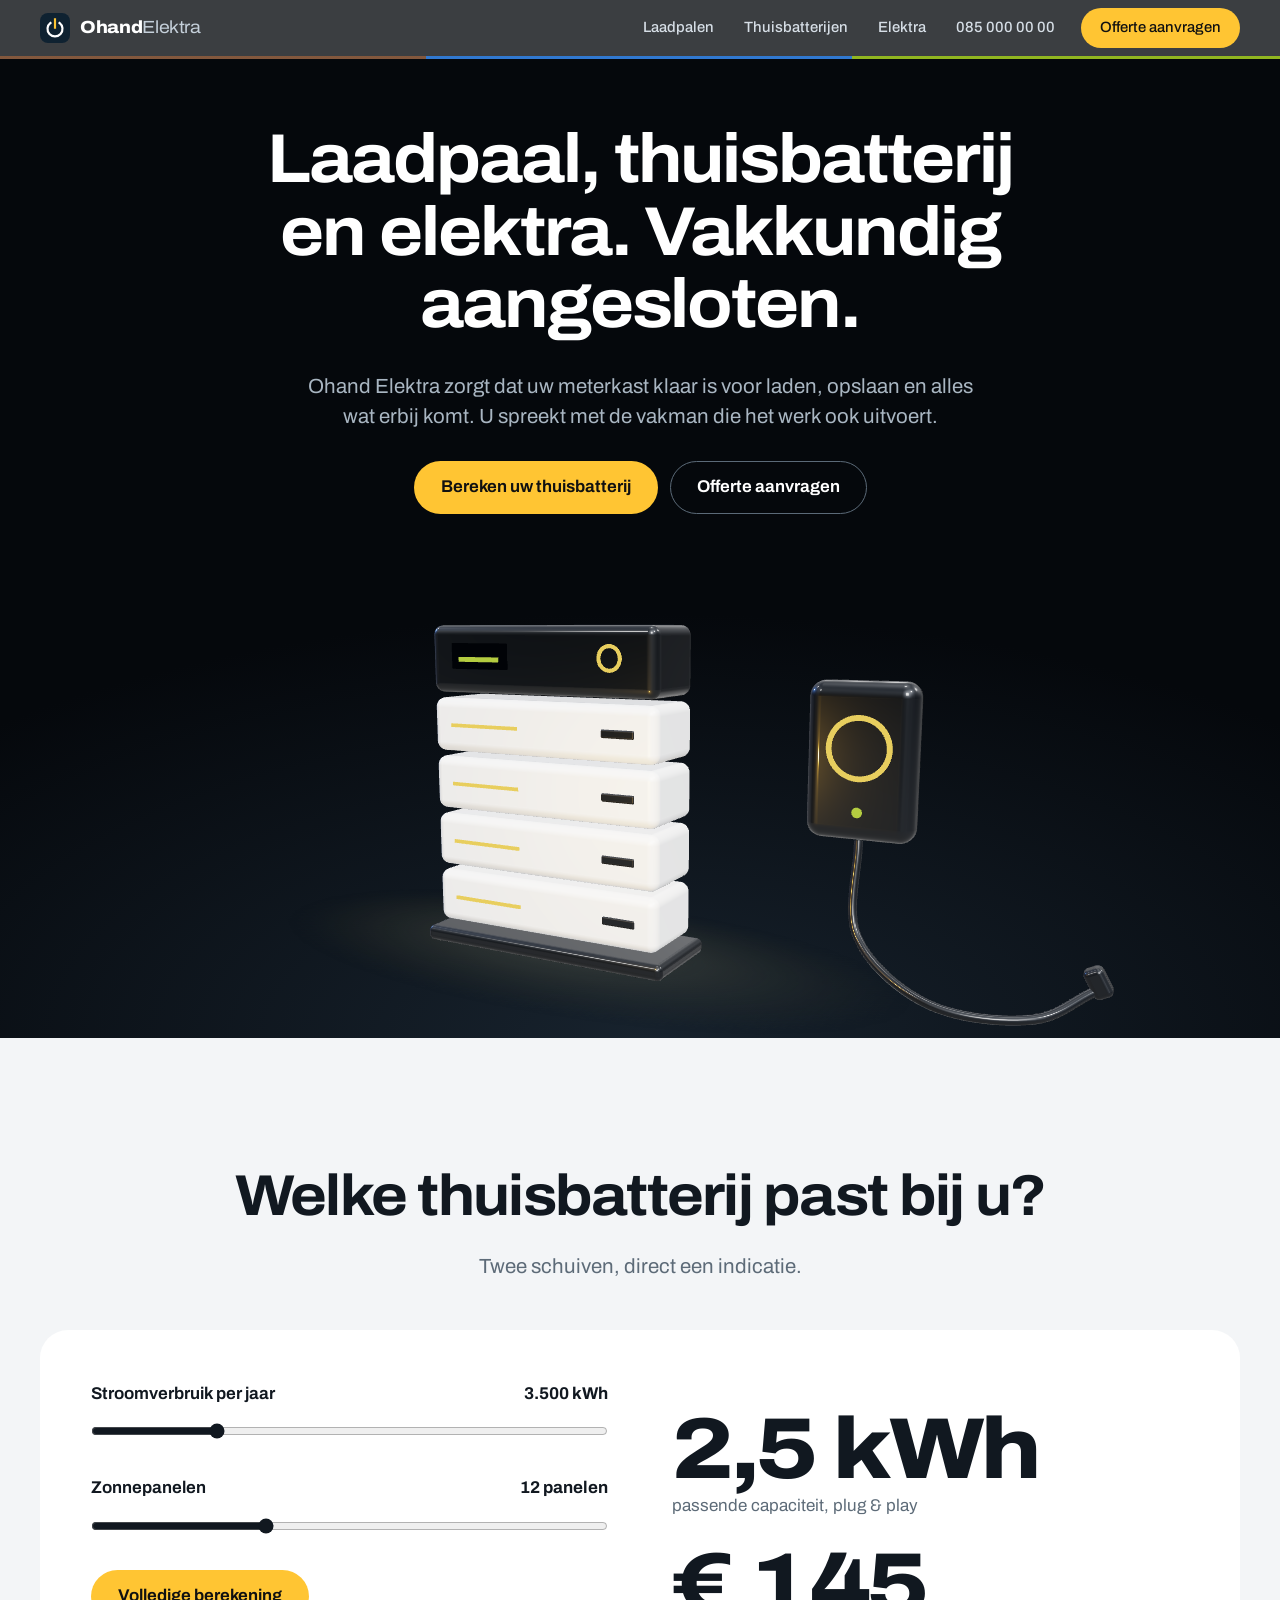
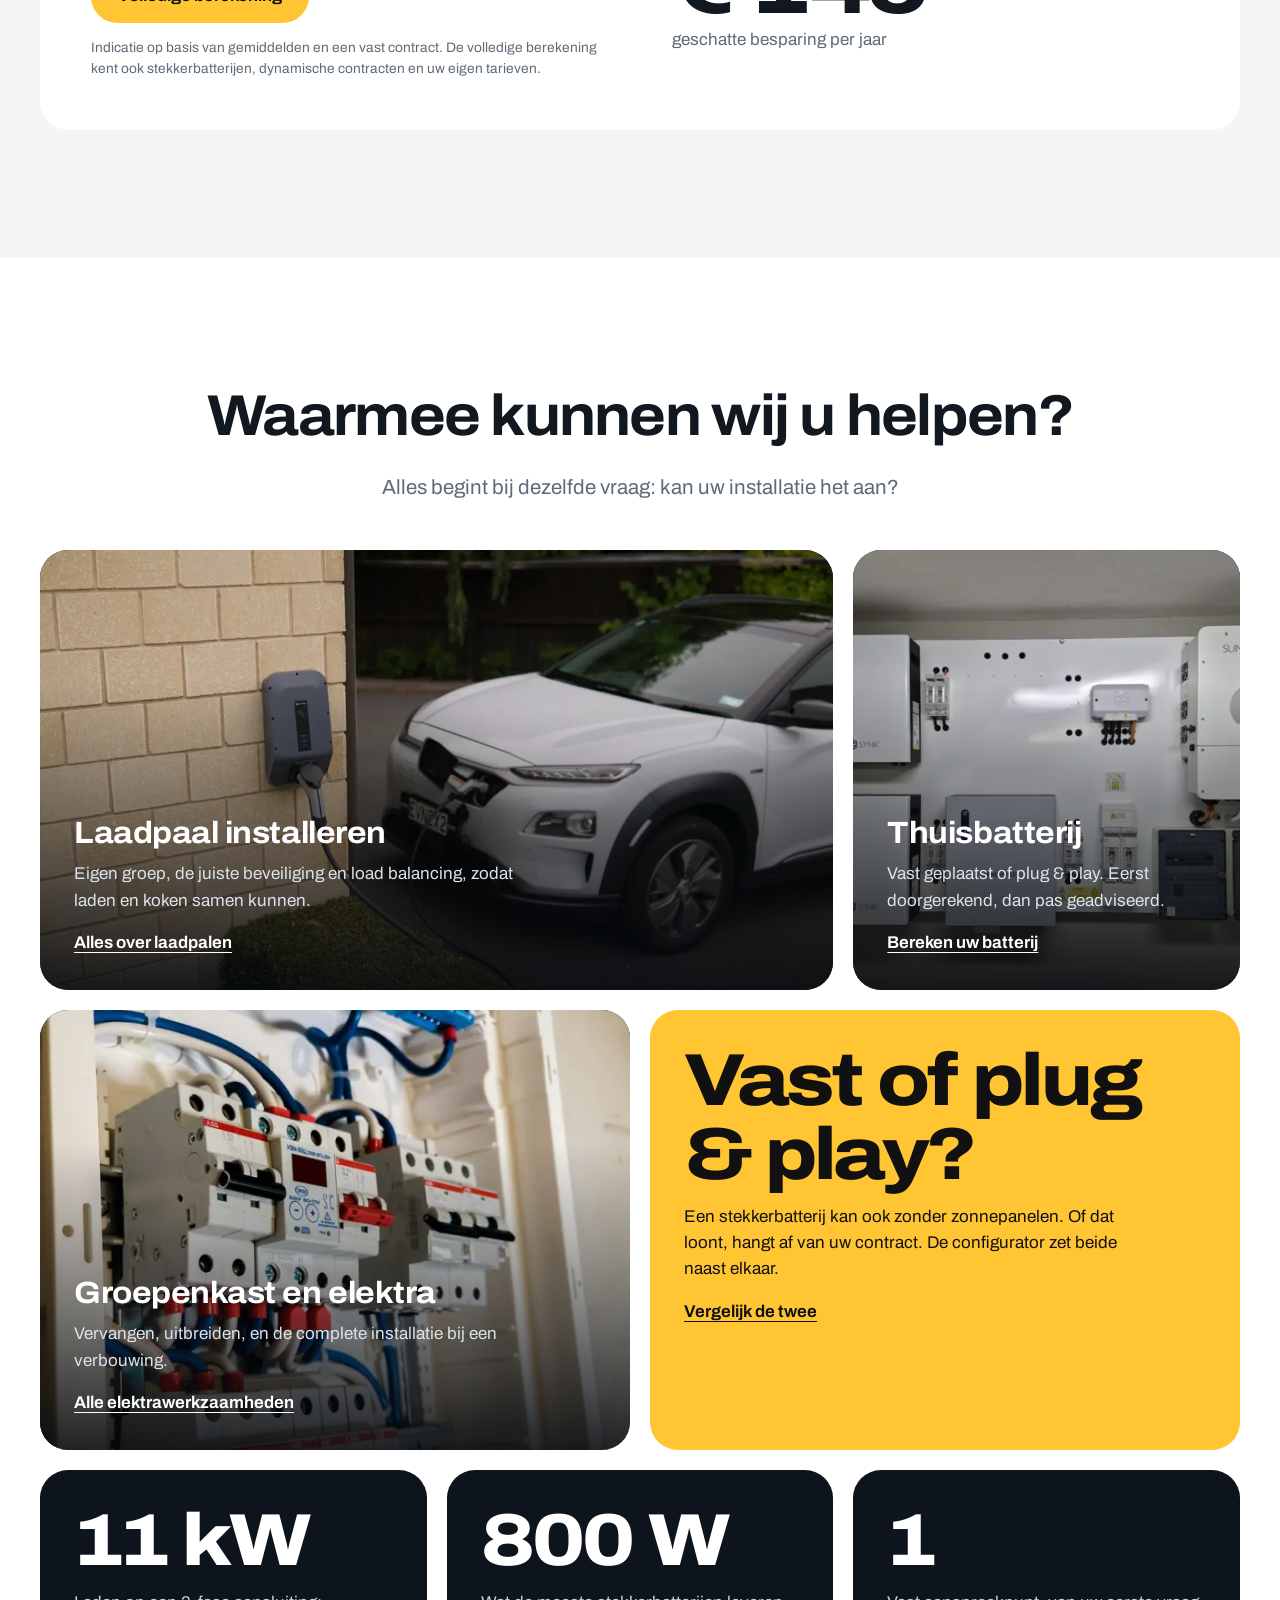
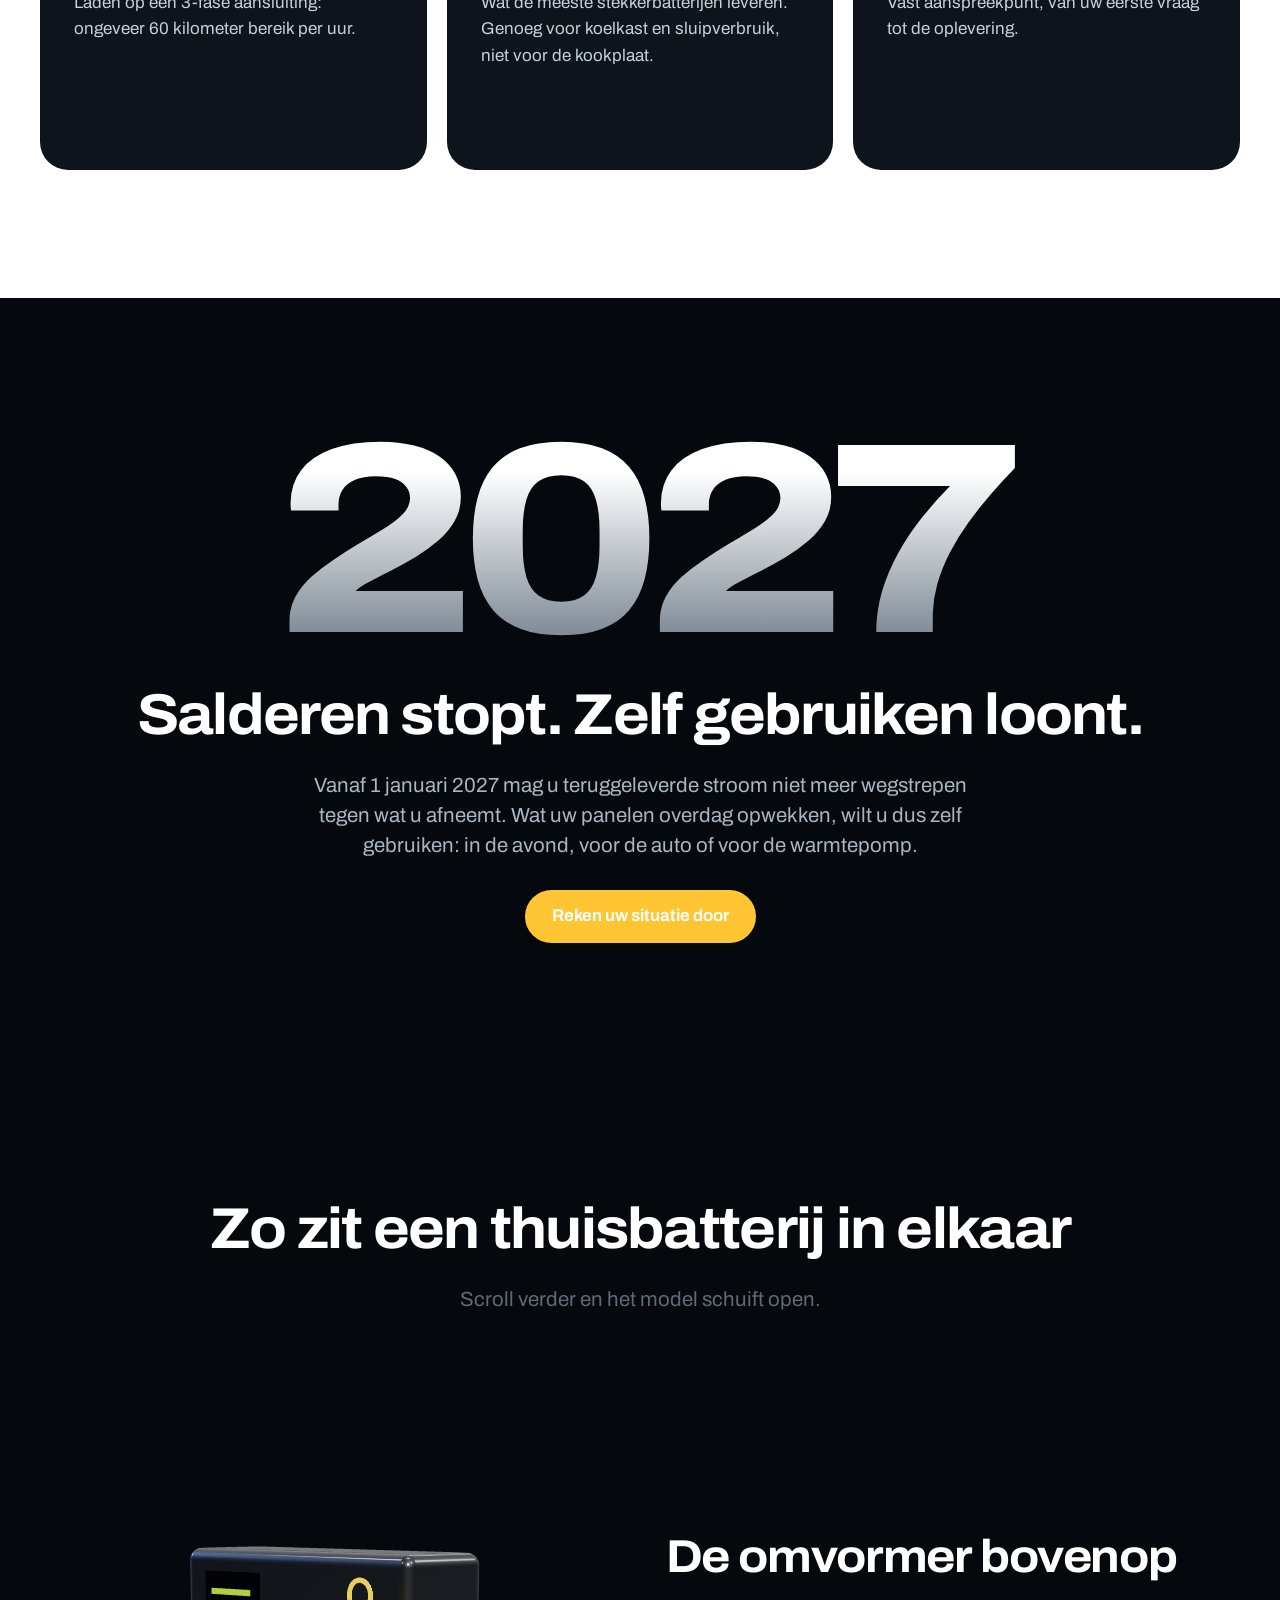
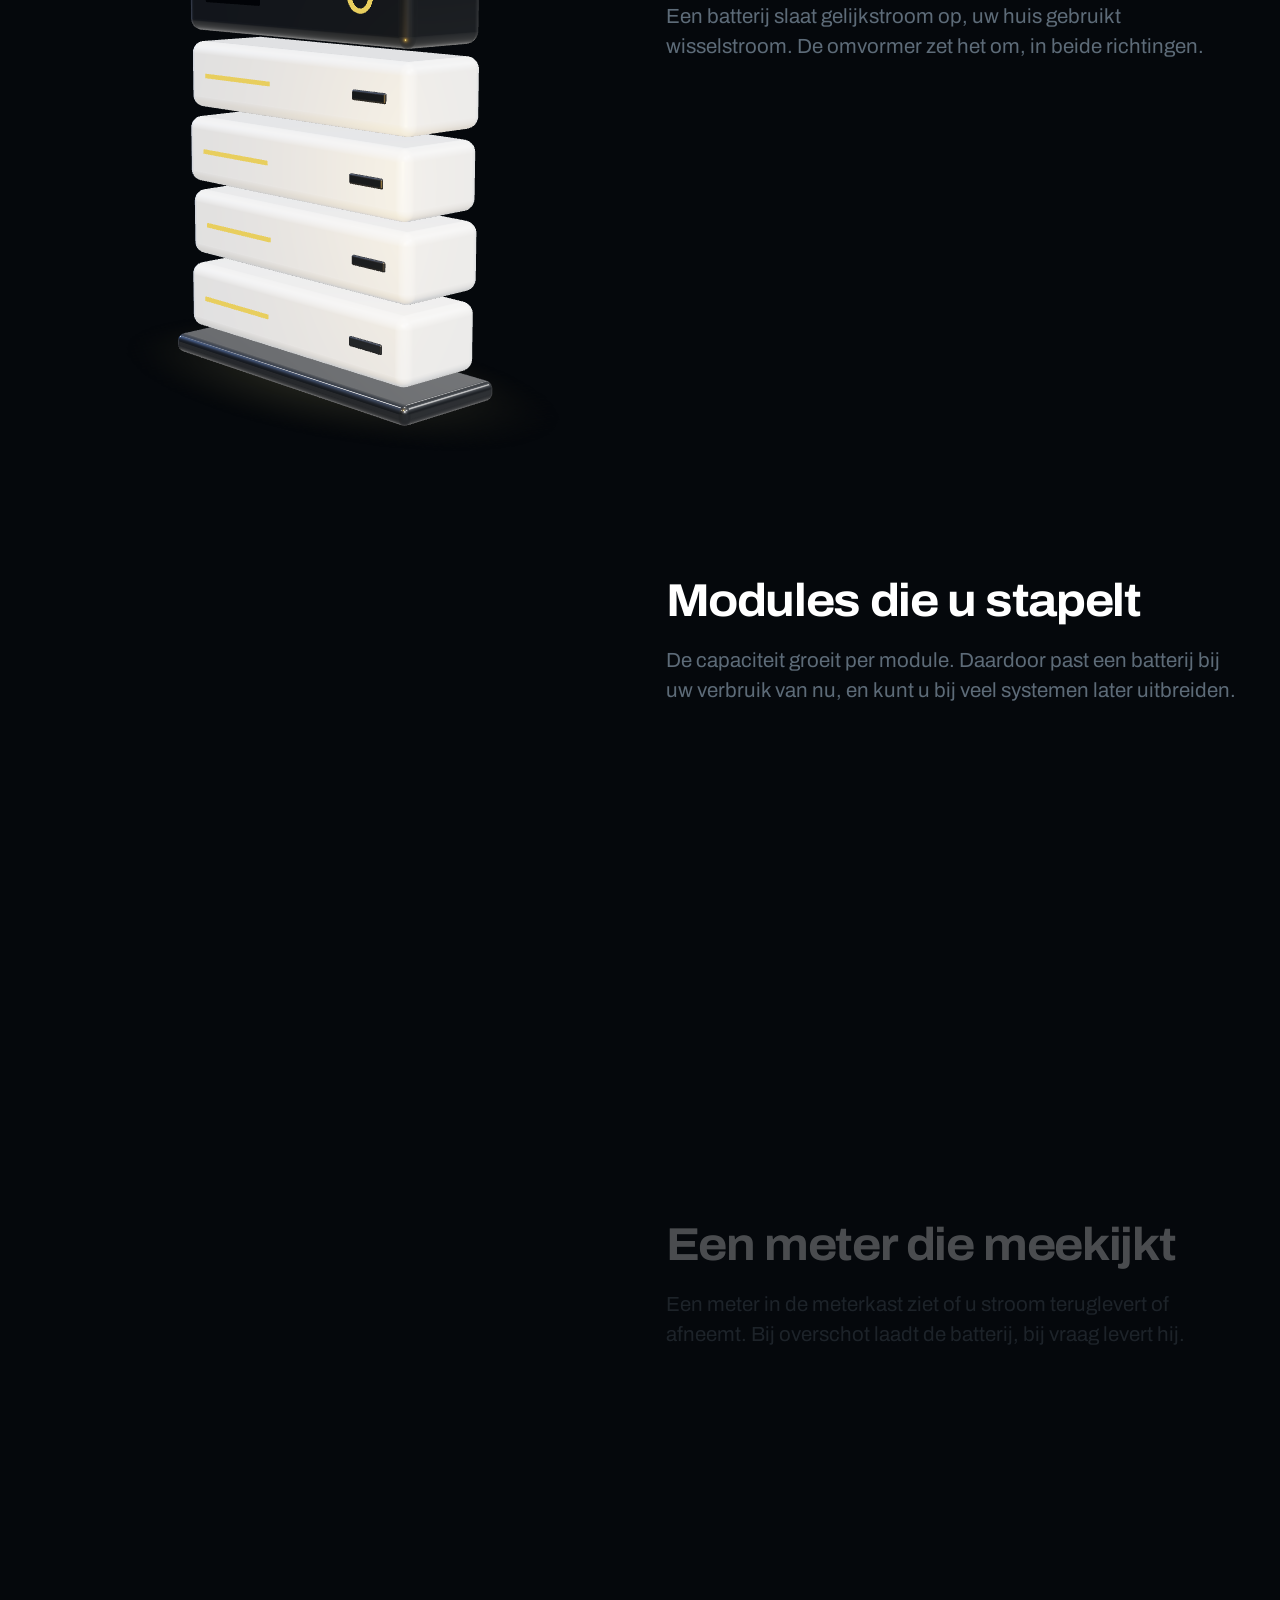
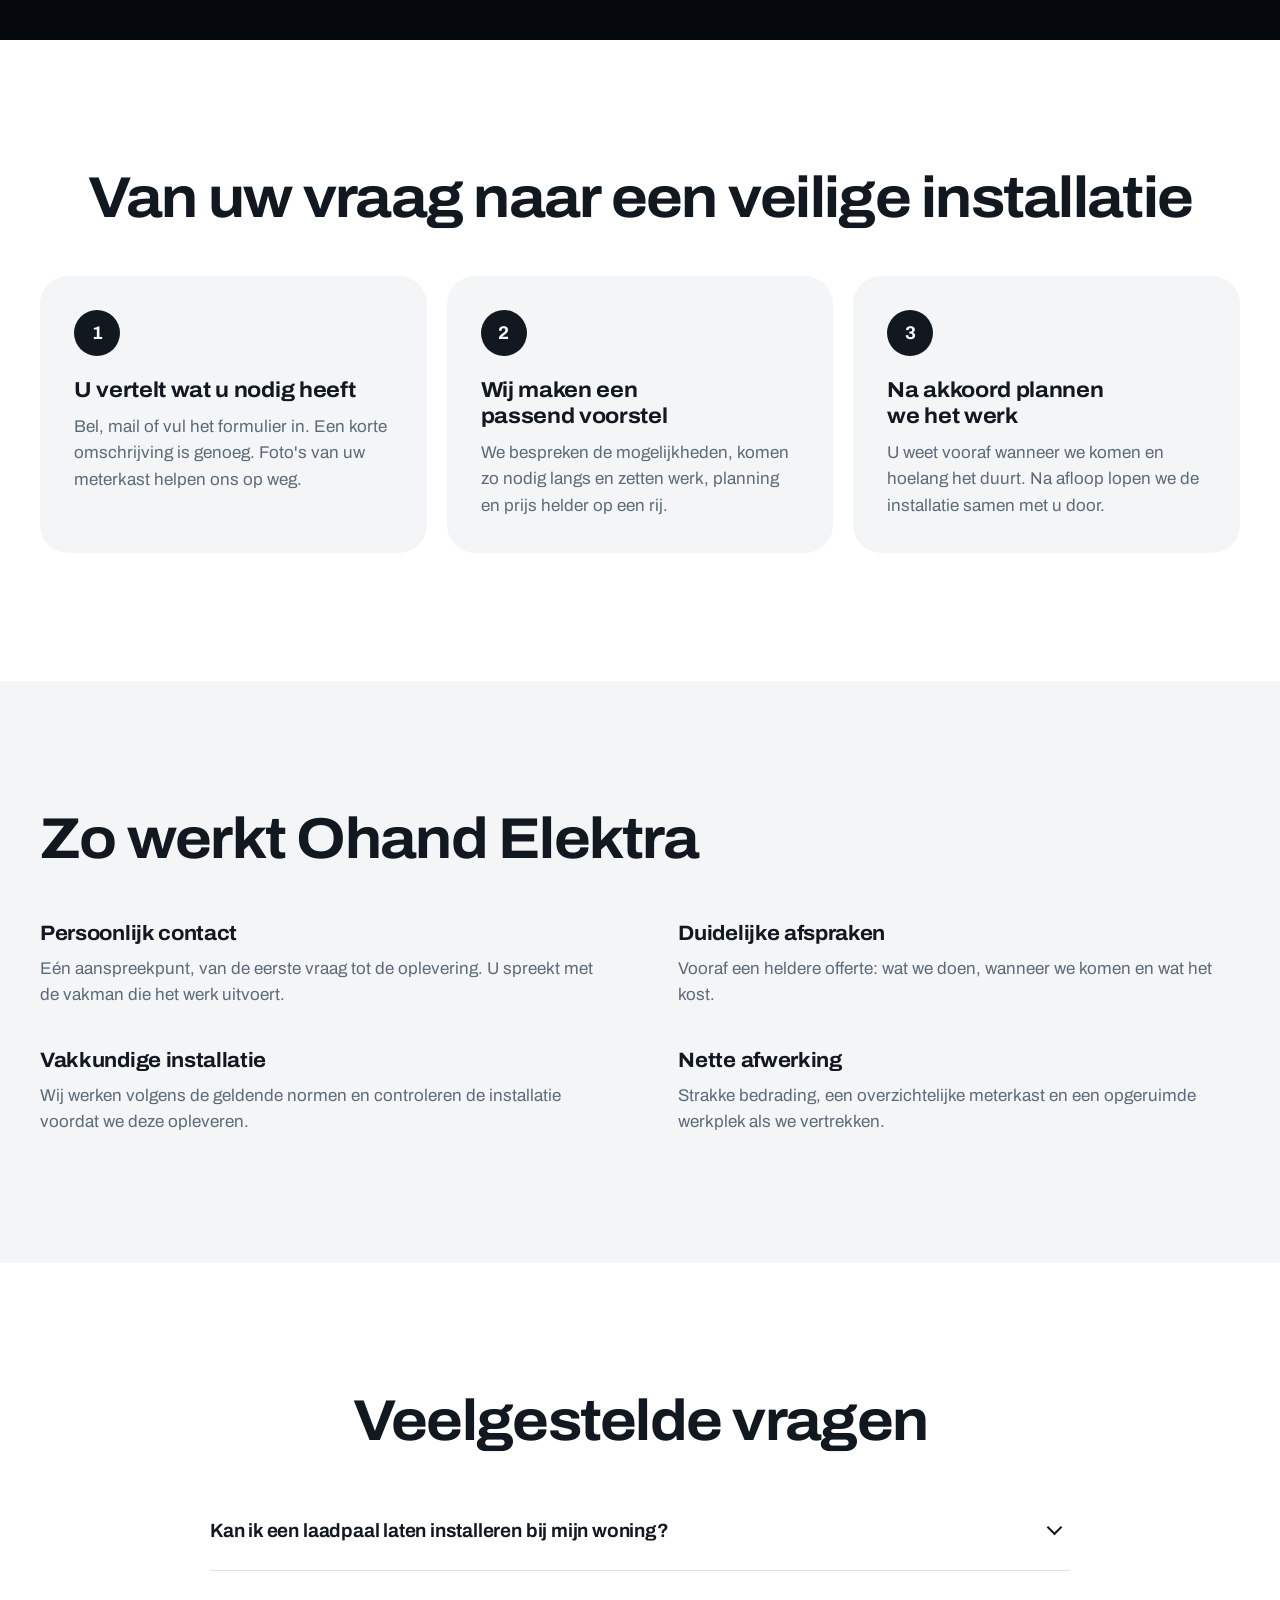
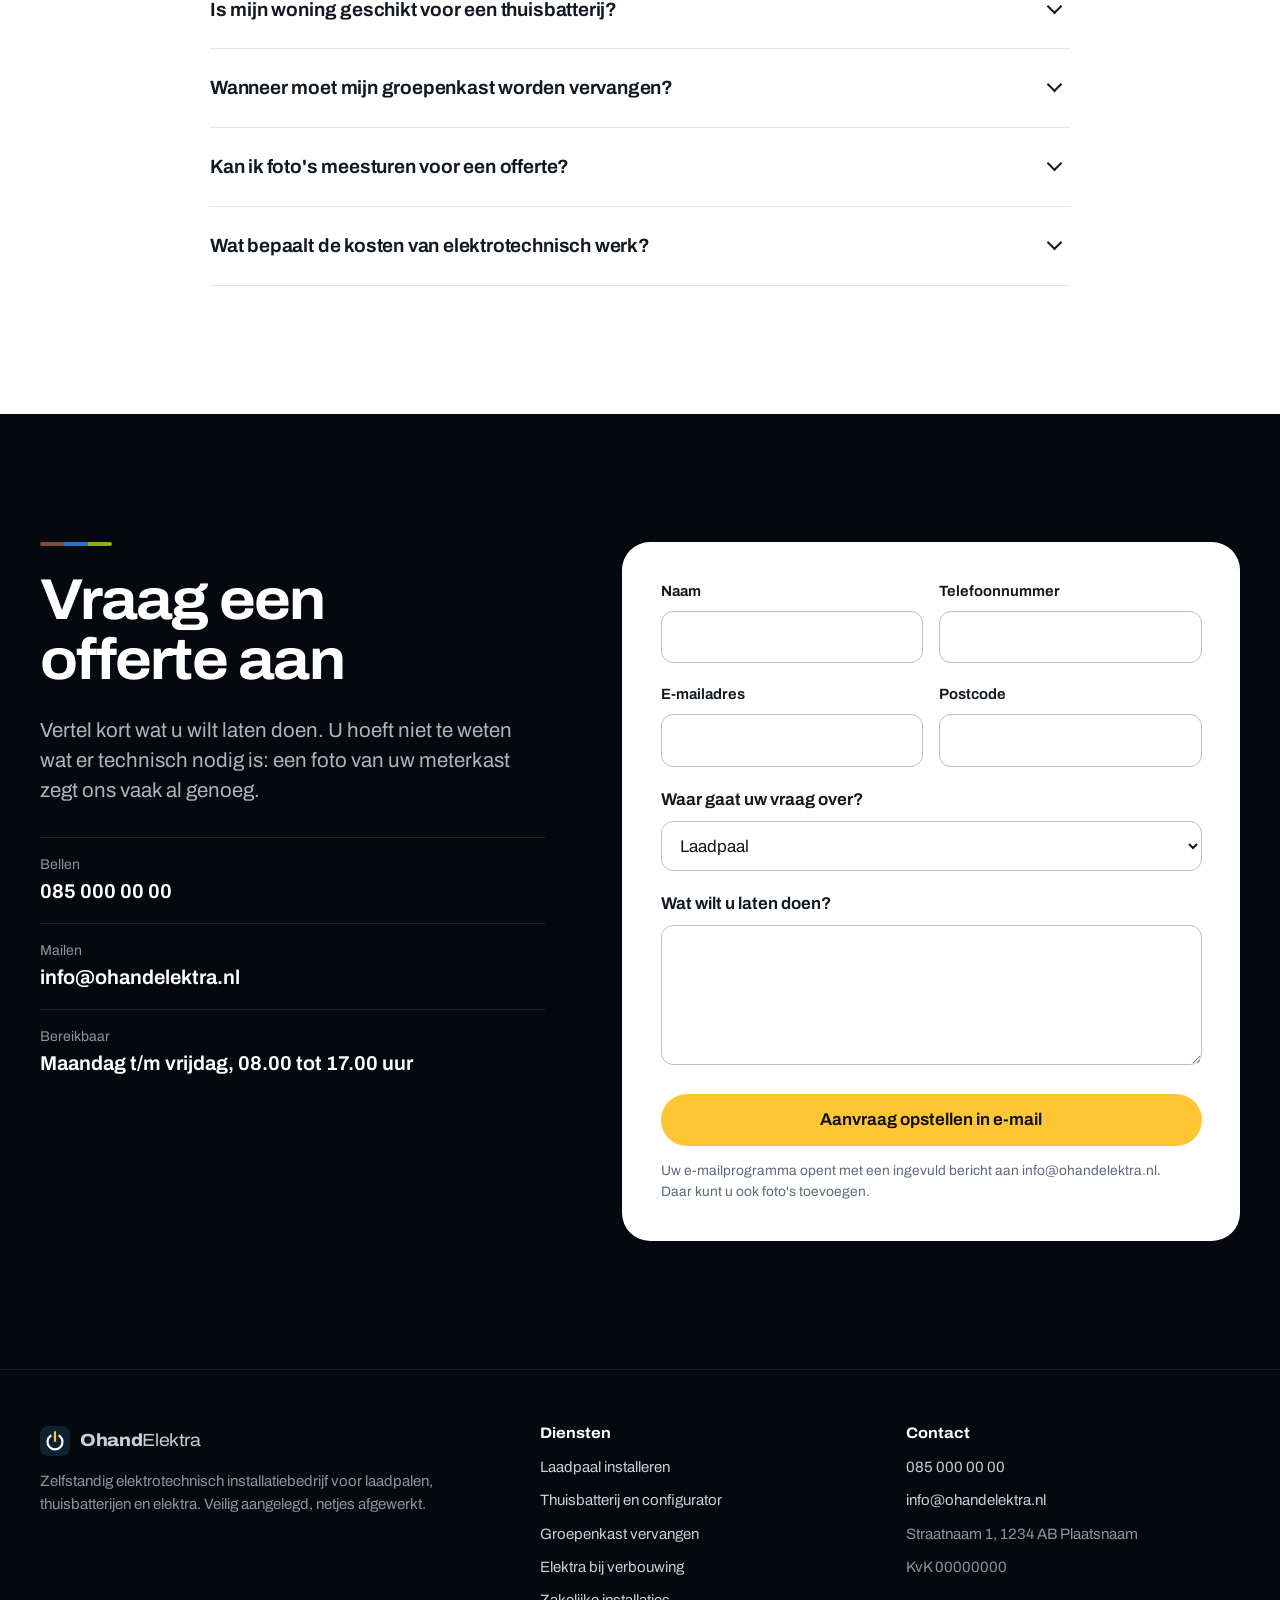
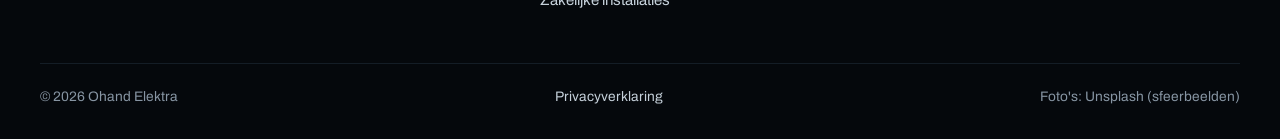
==== commit 7984fde3: "Configurator kent plug & play en contractsoorten; stijl met 3D-model De configurator rekent nu twee " ====
--- a/index.html
+++ b/index.html
@@ -2,6 +2,7 @@
 <html lang="nl">
 <head>
 <meta charset="utf-8">
+<script>document.documentElement.className="js"</script>
 <meta name="viewport" content="width=device-width, initial-scale=1">
 <title>Ohand Elektra | Laadpaal, thuisbatterij en elektra laten installeren</title>
 <meta name="description" content="Elektricien voor laadpalen, thuisbatterijen, groepenkasten en elektra. Bereken welke thuisbatterij bij u past en vraag een heldere offerte aan.">
@@ -37,96 +38,105 @@
 <main id="inhoud">
 
 <section class="hero">
-  <div class="wrap hero-grid">
-    <div>
-      <h1>Elektricien voor laadpalen, thuisbatterijen en elektra</h1>
-      <p class="lead">Ohand Elektra sluit uw laadpaal of thuisbatterij veilig aan en zorgt dat uw meterkast erop berekend is. U spreekt met de vakman die het werk ook uitvoert.</p>
-      <div class="btn-row">
-        <a class="btn btn--primary" href="#contact">Offerte aanvragen</a>
-        <a class="btn btn--ghost" href="thuisbatterij/#configurator">Bereken uw thuisbatterij</a>
-      </div>
-      <ul class="hero-facts">
-        <li>Eén vast aanspreekpunt</li>
-        <li>Heldere offerte vooraf</li>
-        <li>Werk volgens de geldende normen</li>
-      </ul>
-    </div>
-    <div class="quick" id="quick">
+  <div class="wrap">
+    <h1>Laadpaal, thuisbatterij en elektra. Vakkundig aangesloten.</h1>
+    <p class="lead">Ohand Elektra zorgt dat uw meterkast klaar is voor laden, opslaan en alles wat erbij komt. U spreekt met de vakman die het werk ook uitvoert.</p>
+    <div class="btn-row">
+      <a class="btn btn--primary" href="thuisbatterij/#configurator">Bereken uw thuisbatterij</a>
+      <a class="btn btn--ghost" href="#contact">Offerte aanvragen</a>
+    </div>
+  </div>
+  <div class="stage" data-scene-wrap>
+    <canvas data-scene="hero" data-wallbox="1" data-modules="4" role="img" aria-label="Driedimensionaal model van een thuisbatterij met vier modules en een laadpaal"></canvas>
+  </div>
+</section>
+
+<section class="section section--mist">
+  <div class="wrap">
+    <div class="center reveal">
       <h2>Welke thuisbatterij past bij u?</h2>
-      <p class="sub">Schuif naar uw situatie en zie direct een indicatie.</p>
-      <div class="field">
-        <label for="q-verbruik">Stroomverbruik per jaar <output id="q-verbruik-out" for="q-verbruik"></output></label>
-        <input type="range" id="q-verbruik" min="1500" max="10000" step="100" value="3500">
-      </div>
-      <div class="field">
-        <label for="q-panelen">Zonnepanelen <output id="q-panelen-out" for="q-panelen"></output></label>
-        <input type="range" id="q-panelen" min="0" max="36" step="1" value="12">
+      <p class="lead">Twee schuiven, direct een indicatie.</p>
+    </div>
+    <div class="quick reveal" id="quick">
+      <div>
+        <div class="field">
+          <label for="q-verbruik">Stroomverbruik per jaar <output id="q-verbruik-out" for="q-verbruik"></output></label>
+          <input type="range" id="q-verbruik" min="1500" max="10000" step="100" value="3500">
+        </div>
+        <div class="field">
+          <label for="q-panelen">Zonnepanelen <output id="q-panelen-out" for="q-panelen"></output></label>
+          <input type="range" id="q-panelen" min="0" max="36" step="1" value="12">
+        </div>
+        <a class="btn btn--primary" id="q-link" href="thuisbatterij/#configurator">Volledige berekening</a>
+        <p class="fine" id="q-note"></p>
       </div>
       <div class="quick-out" aria-live="polite">
         <div><strong id="q-cap">–</strong><span>passende capaciteit</span></div>
         <div><strong id="q-save">–</strong><span>geschatte besparing per jaar</span></div>
       </div>
-      <a class="btn btn--primary" id="q-link" href="thuisbatterij/#configurator">Volledige berekening met terugverdientijd</a>
-      <p class="fine">Indicatie op basis van gemiddelden. De volledige berekening houdt ook rekening met uw auto, warmtepomp en energiecontract.</p>
     </div>
   </div>
 </section>
 
 <section class="section">
   <div class="wrap">
-    <h2>Waarmee kunnen wij u helpen?</h2>
-    <p class="lead">Drie dingen doen wij het meest. Alle drie beginnen bij dezelfde vraag: kan uw installatie het aan?</p>
-    <div class="lanes">
-      <article class="lane">
-        <a class="lane-img" href="laadpaal-installeren/" tabindex="-1" aria-hidden="true"><img src="images/laadpaal-oprit-1200.webp" srcset="images/laadpaal-oprit-640.webp 640w, images/laadpaal-oprit-1200.webp 1200w" sizes="(max-width: 860px) 100vw, 33vw" width="1200" height="801" alt="" loading="lazy" decoding="async"></a>
-        <h3>Laadpaal installeren</h3>
-        <ul>
-          <li>Controle van meterkast en aansluiting</li>
-          <li>Eigen groep met de juiste beveiliging</li>
-          <li>Load balancing, zodat de hoofdzekering niet uitvalt</li>
-        </ul>
-        <a class="more" href="laadpaal-installeren/">Alles over laadpalen</a>
-      </article>
-      <article class="lane">
-        <a class="lane-img" href="thuisbatterij/" tabindex="-1" aria-hidden="true"><img src="images/thuisbatterij-1200.webp" srcset="images/thuisbatterij-640.webp 640w, images/thuisbatterij-1200.webp 1200w" sizes="(max-width: 860px) 100vw, 33vw" width="1200" height="900" alt="" loading="lazy" decoding="async"></a>
-        <h3>Thuisbatterij plaatsen</h3>
-        <ul>
-          <li>Advies op basis van uw eigen verbruik en opwek</li>
-          <li>Afgestemd op uw zonnepanelen en omvormer</li>
-          <li>Eerlijk, ook als het voor u nog niet loont</li>
-        </ul>
-        <a class="more" href="thuisbatterij/">Thuisbatterij berekenen</a>
-      </article>
-      <article class="lane">
-        <a class="lane-img" href="elektra/" tabindex="-1" aria-hidden="true"><img src="images/groepenkast-detail-1200.webp" srcset="images/groepenkast-detail-640.webp 640w, images/groepenkast-detail-1200.webp 1200w" sizes="(max-width: 860px) 100vw, 33vw" width="1200" height="900" alt="" loading="lazy" decoding="async"></a>
-        <h3>Groepenkast en elektra</h3>
-        <ul>
-          <li>Groepenkast vervangen of uitbreiden</li>
-          <li>Bedrading, stopcontacten en verlichting bij verbouwing</li>
-          <li>Projecten voor aannemers en vastgoedbeheerders</li>
-        </ul>
-        <a class="more" href="elektra/">Alle elektrawerkzaamheden</a>
-      </article>
-    </div>
-  </div>
-</section>
-
-<section class="section section--mist">
-  <div class="wrap split">
-    <div>
-      <h2>Na 2027 loont zelf gebruiken meer dan terugleveren</h2>
-      <p>Op 1 januari 2027 stopt de salderingsregeling. Stroom die u teruglevert, mag u dan niet meer wegstrepen tegen wat u afneemt. Wat uw panelen overdag opwekken, wilt u dus zoveel mogelijk zelf gebruiken: in de avond, voor de auto of voor de warmtepomp.</p>
-      <p>Een thuisbatterij of een laadpaal die op zonnestroom laadt helpt daarbij. Of het voor u uit kan, hangt af van uw verbruik. Daarom rekenen wij het eerst met u door.</p>
-      <div class="btn-row"><a class="btn btn--primary" href="thuisbatterij/#configurator">Reken uw situatie door</a></div>
-    </div>
-    <img src="images/monteur-meterkast-1200.webp" srcset="images/monteur-meterkast-640.webp 640w, images/monteur-meterkast-1200.webp 1200w" sizes="(max-width: 860px) 100vw, 50vw" width="1200" height="675" alt="Monteur werkt aan een meterkast" loading="lazy" decoding="async">
+    <div class="center reveal">
+      <h2>Waarmee kunnen wij u helpen?</h2>
+      <p class="lead">Alles begint bij dezelfde vraag: kan uw installatie het aan?</p>
+    </div>
+    <div class="bento">
+      <a class="tile tile--photo tile--wide reveal" href="laadpaal-installeren/">
+        <img src="images/laadpaal-oprit-1200.webp" srcset="images/laadpaal-oprit-640.webp 640w, images/laadpaal-oprit-1200.webp 1200w" sizes="(max-width: 900px) 100vw, 66vw" width="1200" height="801" alt="" loading="lazy" decoding="async">
+        <div class="tile-body"><h3>Laadpaal installeren</h3><p>Eigen groep, de juiste beveiliging en load balancing, zodat laden en koken samen kunnen.</p><span class="go">Alles over laadpalen</span></div>
+      </a>
+      <a class="tile tile--photo reveal" href="thuisbatterij/">
+        <img src="images/thuisbatterij-1200.webp" srcset="images/thuisbatterij-640.webp 640w, images/thuisbatterij-1200.webp 1200w" sizes="(max-width: 900px) 100vw, 33vw" width="1200" height="900" alt="" loading="lazy" decoding="async">
+        <div class="tile-body"><h3>Thuisbatterij</h3><p>Vast geplaatst of plug & play. Eerst doorgerekend, dan pas geadviseerd.</p><span class="go">Bereken uw batterij</span></div>
+      </a>
+      <a class="tile tile--photo tile--half reveal" href="elektra/">
+        <img src="images/groepenkast-detail-1200.webp" srcset="images/groepenkast-detail-640.webp 640w, images/groepenkast-detail-1200.webp 1200w" sizes="(max-width: 900px) 100vw, 50vw" width="1200" height="900" alt="" loading="lazy" decoding="async">
+        <div class="tile-body"><h3>Groepenkast en elektra</h3><p>Vervangen, uitbreiden, en de complete installatie bij een verbouwing.</p><span class="go">Alle elektrawerkzaamheden</span></div>
+      </a>
+      <a class="tile tile--volt tile--half reveal" href="thuisbatterij/#configurator">
+        <div class="tile-body"><span class="tile-num">Vast of plug & play?</span><p>Een stekkerbatterij kan ook zonder zonnepanelen. Of dat loont, hangt af van uw contract. De configurator zet beide naast elkaar.</p><span class="go">Vergelijk de twee</span></div>
+      </a>
+      <div class="tile tile--dark reveal"><div class="tile-body"><span class="tile-num" style="color:#fff">11 kW</span><p>Laden op een 3-fase aansluiting: ongeveer 60 kilometer bereik per uur.</p></div></div>
+      <div class="tile tile--dark reveal"><div class="tile-body"><span class="tile-num" style="color:#fff">800 W</span><p>Wat de meeste stekkerbatterijen leveren. Genoeg voor koelkast en sluipverbruik, niet voor de kookplaat.</p></div></div>
+      <div class="tile tile--dark reveal"><div class="tile-body"><span class="tile-num" style="color:#fff">1</span><p>Vast aanspreekpunt, van uw eerste vraag tot de oplevering.</p></div></div>
+    </div>
+  </div>
+</section>
+
+<section class="section section--ink">
+  <div class="wrap center reveal">
+    <p class="bigfact" aria-hidden="true">2027</p>
+    <h2>Salderen stopt. Zelf gebruiken loont.</h2>
+    <p class="lead">Vanaf 1 januari 2027 mag u teruggeleverde stroom niet meer wegstrepen tegen wat u afneemt. Wat uw panelen overdag opwekken, wilt u dus zelf gebruiken: in de avond, voor de auto of voor de warmtepomp.</p>
+    <div class="btn-row"><a class="btn btn--primary" href="thuisbatterij/#configurator">Reken uw situatie door</a></div>
+  </div>
+</section>
+
+<section class="explode" aria-labelledby="opbouw-kop">
+  <div class="wrap explode-intro center reveal">
+    <h2 id="opbouw-kop">Zo zit een thuisbatterij in elkaar</h2>
+    <p class="lead">Scroll verder en het model schuift open.</p>
+  </div>
+  <div class="wrap explode-grid">
+    <div class="explode-stage" data-scene-wrap>
+      <canvas data-scene="opbouw" data-modules="4" data-pointer="0" role="img" aria-label="Opengewerkt model van een thuisbatterij: omvormer bovenop, daaronder vier batterijmodules"></canvas>
+    </div>
+    <div class="explode-steps" id="opbouw-stappen">
+      <article class="is-on"><h2>De omvormer bovenop</h2><p class="lead">Een batterij slaat gelijkstroom op, uw huis gebruikt wisselstroom. De omvormer zet het om, in beide richtingen.</p></article>
+      <article><h2>Modules die u stapelt</h2><p class="lead">De capaciteit groeit per module. Daardoor past een batterij bij uw verbruik van nu, en kunt u bij veel systemen later uitbreiden.</p></article>
+      <article><h2>Een meter die meekijkt</h2><p class="lead">Een meter in de meterkast ziet of u stroom teruglevert of afneemt. Bij overschot laadt de batterij, bij vraag levert hij.</p></article>
+    </div>
   </div>
 </section>
 
 <section class="section">
   <div class="wrap">
-    <h2>Van uw vraag naar een veilige installatie</h2>
-    <ol class="steps">
+    <div class="center reveal"><h2>Van uw vraag naar een veilige installatie</h2></div>
+    <ol class="steps reveal">
       <li><h3>U vertelt wat u nodig heeft</h3><p>Bel, mail of vul het formulier in. Een korte omschrijving is genoeg. Foto's van uw meterkast helpen ons op weg.</p></li>
       <li><h3>Wij maken een passend voorstel</h3><p>We bespreken de mogelijkheden, komen zo nodig langs en zetten werk, planning en prijs helder op een rij.</p></li>
       <li><h3>Na akkoord plannen we het werk</h3><p>U weet vooraf wanneer we komen en hoelang het duurt. Na afloop lopen we de installatie samen met u door.</p></li>
@@ -136,8 +146,8 @@
 
 <section class="section section--mist">
   <div class="wrap">
-    <h2>Zo werkt Ohand Elektra</h2>
-    <dl class="facts">
+    <h2 class="reveal">Zo werkt Ohand Elektra</h2>
+    <dl class="facts reveal">
       <div><dt>Persoonlijk contact</dt><dd>Eén aanspreekpunt, van de eerste vraag tot de oplevering. U spreekt met de vakman die het werk uitvoert.</dd></div>
       <div><dt>Duidelijke afspraken</dt><dd>Vooraf een heldere offerte: wat we doen, wanneer we komen en wat het kost.</dd></div>
       <div><dt>Vakkundige installatie</dt><dd>Wij werken volgens de geldende normen en controleren de installatie voordat we deze opleveren.</dd></div>
@@ -148,8 +158,8 @@
 
 <section class="section">
   <div class="wrap">
-    <h2>Veelgestelde vragen</h2>
-    <div class="faq"><details><summary>Kan ik een laadpaal laten installeren bij mijn woning?</summary><p>Meestal wel, als u een eigen oprit of parkeerplaats heeft. Wij bekijken of uw meterkast en aansluiting voldoende ruimte bieden en adviseren zo nodig over een uitbreiding. Parkeert u aan de openbare weg, dan gelden de regels van uw gemeente.</p></details><details><summary>Is mijn woning geschikt voor een thuisbatterij?</summary><p>Dat hangt af van uw zonnepanelen, uw omvormer, uw stroomverbruik en de ruimte in en rond uw meterkast. Met de configurator op deze site krijgt u een eerste indicatie. Daarna kijken wij naar uw bestaande installatie en vertellen wij eerlijk of een thuisbatterij voor u zinvol is.</p></details><details><summary>Wanneer moet mijn groepenkast worden vervangen?</summary><p>Een groepenkast heeft geen vaste houdbaarheidsdatum. Vervangen is verstandig als de kast nog met stoppen werkt, als er geen aardlekschakelaar in zit, als groepen regelmatig uitvallen of als u extra groepen nodig heeft voor een inductiekookplaat, laadpaal of warmtepomp.</p></details><details><summary>Kan ik foto's meesturen voor een offerte?</summary><p>Ja, graag zelfs. Een foto van uw meterkast en van de plek waar het werk moet gebeuren geeft ons snel een goed beeld. Soms is daarnaast een bezoek nodig om een nauwkeurige offerte te maken.</p></details><details><summary>Wat bepaalt de kosten van elektrotechnisch werk?</summary><p>De omvang van het werk, de staat van uw bestaande installatie, de gekozen materialen en hoe goed leidingen bereikbaar zijn. U ontvangt vooraf een duidelijke offerte, zodat u weet waar u aan toe bent.</p></details></div>
+    <h2 class="center reveal">Veelgestelde vragen</h2>
+    <div class="faq reveal"><details><summary>Kan ik een laadpaal laten installeren bij mijn woning?</summary><p>Meestal wel, als u een eigen oprit of parkeerplaats heeft. Wij bekijken of uw meterkast en aansluiting voldoende ruimte bieden en adviseren zo nodig over een uitbreiding. Parkeert u aan de openbare weg, dan gelden de regels van uw gemeente.</p></details><details><summary>Is mijn woning geschikt voor een thuisbatterij?</summary><p>Dat hangt af van uw zonnepanelen, uw omvormer, uw stroomverbruik en de ruimte in en rond uw meterkast. Met de configurator op deze site krijgt u een eerste indicatie. Daarna kijken wij naar uw bestaande installatie en vertellen wij eerlijk of een thuisbatterij voor u zinvol is.</p></details><details><summary>Wanneer moet mijn groepenkast worden vervangen?</summary><p>Een groepenkast heeft geen vaste houdbaarheidsdatum. Vervangen is verstandig als de kast nog met stoppen werkt, als er geen aardlekschakelaar in zit, als groepen regelmatig uitvallen of als u extra groepen nodig heeft voor een inductiekookplaat, laadpaal of warmtepomp.</p></details><details><summary>Kan ik foto's meesturen voor een offerte?</summary><p>Ja, graag zelfs. Een foto van uw meterkast en van de plek waar het werk moet gebeuren geeft ons snel een goed beeld. Soms is daarnaast een bezoek nodig om een nauwkeurige offerte te maken.</p></details><details><summary>Wat bepaalt de kosten van elektrotechnisch werk?</summary><p>De omvang van het werk, de staat van uw bestaande installatie, de gekozen materialen en hoe goed leidingen bereikbaar zijn. U ontvangt vooraf een duidelijke offerte, zodat u weet waar u aan toe bent.</p></details></div>
   </div>
 </section>
 
@@ -167,11 +177,11 @@
       </ul>
     </div>
     <form class="contact-form" id="contact-form" data-to="info@ohandelektra.nl" novalidate>
-      <div class="two">
+      <div class="two-col">
         <div class="field"><label for="c-naam">Naam</label><input id="c-naam" name="naam" type="text" autocomplete="name" required></div>
         <div class="field"><label for="c-telefoon">Telefoonnummer</label><input id="c-telefoon" name="telefoon" type="tel" autocomplete="tel"></div>
       </div>
-      <div class="two">
+      <div class="two-col">
         <div class="field"><label for="c-email">E-mailadres</label><input id="c-email" name="email" type="email" autocomplete="email" required></div>
         <div class="field"><label for="c-postcode">Postcode</label><input id="c-postcode" name="postcode" type="text" autocomplete="postal-code"></div>
       </div>
@@ -217,6 +227,6 @@
     </div>
   </div>
 </footer>
-<script src="assets/calc.js" defer></script><script src="assets/site.js" defer></script>
+<script src="assets/calc.js" defer></script><script src="assets/site.js" defer></script><script type="importmap">{"imports":{"three":"./assets/vendor/three.module.min.js"}}</script><script type="module" src="assets/scene.js"></script>
 </body>
 </html>
--- a/assets/site.css
+++ b/assets/site.css
@@ -1,7 +1,9 @@
 /* Ohand Elektra — één stylesheet voor de hele site.
-   Kleuren: marineblauw als basis, signaalgeel voor de hoofdactie, en de drie
-   aderkleuren van een Nederlandse installatie (bruin = fase, blauw = nul,
-   geel-groen = aarde) als terugkerend merkteken. */
+   Stijl (Said, 25 november 2026): modern en ruim, in de trant van een
+   productsite van Apple. Grote koppen, veel lucht, afwisselend nachtdonkere
+   en lichtgrijze vlakken, ronde vormen en een 3D-model als blikvanger.
+   Signaalgeel is de enige accentkleur; de drie aderkleuren (bruin, blauw,
+   geel-groen) blijven als dun merkteken onder de menubalk. */
 
 @font-face {
   font-family: "Archivo";
@@ -12,283 +14,335 @@
 }
 
 :root {
-  --ink: #0f2231;
-  --ink-2: #1b3447;
-  --text: #22323e;
-  --muted: #4d6170;
+  --night: #05080c;
+  --night-2: #0d141b;
+  --night-3: #18222c;
+  --ink: #111820;
+  --text: #1d2730;
+  --muted: #5d6b78;
   --paper: #ffffff;
-  --mist: #eef3f6;
-  --line: #d3dde4;
+  --mist: #f3f5f7;
+  --line: #dfe5ea;
   --volt: #ffc533;
-  --volt-dark: #e9ad0c;
-  --blue: #1763d6;
+  --volt-dark: #f0b014;
+  --blue: #0b63ce;
+  --sky: #7db8ff;
   --green: #14805a;
-  --green-soft: #e3f4ec;
+  --lime: #9ac31c;
   --wire-l: #8a5a3c;
   --wire-n: #2f7fe0;
   --wire-pe: #9ac31c;
-  --radius: 8px;
-  --wrap: 1180px;
-  --gap: clamp(56px, 8vw, 104px);
+  --r-lg: 28px;
+  --r-md: 18px;
+  --r-sm: 12px;
+  --wrap: 1200px;
+  --gap: clamp(72px, 10vw, 140px);
+  --nav-h: 56px;
 }
 
 *, *::before, *::after { box-sizing: border-box; }
-html { scroll-behavior: smooth; -webkit-text-size-adjust: 100%; }
+html { scroll-behavior: smooth; -webkit-text-size-adjust: 100%; scroll-padding-top: calc(var(--nav-h) + 16px); }
 body {
   margin: 0;
   font-family: "Archivo", system-ui, -apple-system, "Segoe UI", sans-serif;
   font-size: 17px;
-  line-height: 1.6;
+  line-height: 1.55;
   color: var(--text);
   background: var(--paper);
+  -webkit-font-smoothing: antialiased;
 }
 img { max-width: 100%; height: auto; display: block; }
 a { color: var(--blue); text-underline-offset: 3px; }
-a:hover { text-decoration-thickness: 2px; }
 h1, h2, h3 {
   color: var(--ink);
-  font-stretch: 112%;
+  font-stretch: 108%;
   font-weight: 700;
-  line-height: 1.12;
-  letter-spacing: -0.015em;
-  margin: 0 0 0.5em;
+  line-height: 1.05;
+  letter-spacing: -0.03em;
+  margin: 0 0 0.45em;
   text-wrap: balance;
 }
-h1 { font-size: clamp(2.2rem, 5.2vw, 3.7rem); }
-h2 { font-size: clamp(1.7rem, 3.4vw, 2.5rem); }
-h3 { font-size: 1.25rem; letter-spacing: -0.005em; }
-p { margin: 0 0 1em; max-width: 68ch; }
+h1 { font-size: clamp(2.5rem, 7.2vw, 5.6rem); }
+h2 { font-size: clamp(2rem, 4.8vw, 3.6rem); }
+h3 { font-size: 1.35rem; letter-spacing: -0.015em; line-height: 1.2; }
+p { margin: 0 0 1em; max-width: 64ch; }
 ul { padding-left: 1.2em; }
-:focus-visible { outline: 3px solid var(--blue); outline-offset: 3px; border-radius: 3px; }
+:focus-visible { outline: 3px solid var(--sky); outline-offset: 3px; border-radius: 6px; }
 
 .wrap { width: min(100% - 40px, var(--wrap)); margin-inline: auto; }
 .section { padding-block: var(--gap); }
 .section--mist { background: var(--mist); }
-.section--ink { background: var(--ink); color: #dbe6ee; }
+.section--ink { background: var(--night); color: #c5d0da; }
 .section--ink h1, .section--ink h2, .section--ink h3 { color: #fff; }
 .section--ink a { color: #fff; }
-.lead { font-size: 1.15rem; color: var(--muted); max-width: 60ch; }
-.section--ink .lead { color: #c3d2dd; }
-.skip { position: absolute; left: -999px; top: 8px; background: #fff; padding: 10px 14px; z-index: 100; }
+.lead { font-size: clamp(1.1rem, 1.6vw, 1.35rem); color: var(--muted); max-width: 56ch; line-height: 1.45; }
+.section--ink .lead, .hero .lead, .page-hero .lead { color: #a9b6c2; }
+.center { text-align: center; }
+.center .lead, .center p { margin-inline: auto; }
+.skip { position: absolute; left: -999px; top: 8px; background: #fff; padding: 10px 14px; z-index: 100; border-radius: 8px; }
 .skip:focus { left: 8px; }
 
-/* Het aderkleuren-merkteken */
-.wires { display: block; height: 9px; background:
-  linear-gradient(var(--wire-l) 0 0) 0 0 / 100% 3px no-repeat,
-  linear-gradient(var(--wire-n) 0 0) 0 3px / 100% 3px no-repeat,
-  linear-gradient(var(--wire-pe) 0 0) 0 6px / 100% 3px no-repeat; }
-.wires--short { width: 72px; margin-bottom: 20px; border-radius: 2px; }
+.wires { display: block; height: 3px; background: linear-gradient(90deg, var(--wire-l) 0 33.3%, var(--wire-n) 33.3% 66.6%, var(--wire-pe) 66.6%); opacity: .9; }
+.wires--short { width: 72px; height: 4px; margin-bottom: 24px; border-radius: 2px; }
 
 /* Knoppen */
 .btn {
   display: inline-flex; align-items: center; justify-content: center; gap: 8px;
-  min-height: 48px; padding: 12px 22px; border-radius: var(--radius);
-  font: inherit; font-weight: 650; font-stretch: 105%; text-decoration: none; cursor: pointer;
-  border: 2px solid transparent; transition: background-color .15s, transform .1s;
-}
-.btn:active { transform: translateY(1px); }
-.btn--primary { background: var(--volt); color: var(--ink); }
-.btn--primary:hover { background: var(--volt-dark); }
-.btn--ghost { background: transparent; color: var(--ink); border-color: var(--ink); }
-.btn--ghost:hover { background: var(--ink); color: #fff; }
-.section--ink .btn--ghost, .hero .btn--ghost { color: #fff; border-color: #6f8798; }
-.section--ink .btn--ghost:hover, .hero .btn--ghost:hover { background: #fff; color: var(--ink); border-color: #fff; }
-.btn-row { display: flex; flex-wrap: wrap; gap: 12px; margin-top: 28px; }
-
-/* Kop */
-.site-header { position: sticky; top: 0; z-index: 50; background: #fff; border-bottom: 1px solid var(--line); }
-.site-header .wrap { display: flex; align-items: center; gap: 24px; min-height: 68px; }
-.brand { display: inline-flex; align-items: center; gap: 10px; font-weight: 800; font-stretch: 112%; font-size: 1.2rem; color: var(--ink); text-decoration: none; letter-spacing: -0.02em; }
-.brand svg { width: 34px; height: 34px; border-radius: 6px; }
-.brand span span { font-weight: 500; }
-.nav { margin-left: auto; display: flex; align-items: center; gap: 4px; }
-.nav a { color: var(--ink); text-decoration: none; padding: 10px 12px; border-radius: 6px; font-weight: 550; font-size: 0.98rem; }
-.nav a:hover { background: var(--mist); }
-.nav a[aria-current="page"] { box-shadow: inset 0 -3px 0 var(--volt); border-radius: 0; }
-.nav .btn { margin-left: 10px; min-height: 44px; padding: 8px 16px; }
-.nav .btn:hover { background: var(--volt-dark); }
+  min-height: 48px; padding: 12px 26px; border-radius: 999px;
+  font: inherit; font-weight: 650; text-decoration: none; cursor: pointer;
+  border: 1.5px solid transparent; transition: background-color .2s, color .2s, border-color .2s, transform .15s;
+}
+.btn:hover { transform: scale(1.03); }
+.btn:active { transform: scale(.98); }
+.btn--primary { background: var(--volt); color: #111; }
+.btn--primary:hover { background: #ffd35c; }
+.btn--ghost { background: transparent; color: var(--ink); border-color: #9aa7b3; }
+.btn--ghost:hover { border-color: var(--ink); }
+.section--ink .btn--ghost, .hero .btn--ghost, .page-hero .btn--ghost, .cfg-result .btn--ghost { color: #fff; border-color: #5b6a78; }
+.section--ink .btn--ghost:hover, .hero .btn--ghost:hover, .page-hero .btn--ghost:hover { border-color: #fff; }
+.btn--sm { min-height: 44px; padding: 8px 16px; font-weight: 600; font-size: .95rem; }
+.btn-row { display: flex; flex-wrap: wrap; gap: 12px; margin-top: 30px; }
+.center .btn-row { justify-content: center; }
+
+/* Menubalk: donker glas */
+.site-header { position: sticky; top: 0; z-index: 50; background: rgba(5, 8, 12, .78); -webkit-backdrop-filter: saturate(180%) blur(20px); backdrop-filter: saturate(180%) blur(20px); }
+.site-header .wrap { display: flex; align-items: center; gap: 24px; min-height: var(--nav-h); }
+.brand { display: inline-flex; align-items: center; gap: 10px; font-weight: 800; font-stretch: 110%; font-size: 1.1rem; color: #fff; text-decoration: none; letter-spacing: -0.02em; }
+.brand svg { width: 30px; height: 30px; border-radius: 8px; }
+.brand span span { font-weight: 400; color: #c5d0da; }
+.nav { margin-left: auto; display: flex; align-items: center; gap: 2px; }
+.nav a { color: #d6dee6; text-decoration: none; padding: 10px 14px; border-radius: 999px; font-weight: 500; font-size: 0.93rem; transition: color .2s, background-color .2s; }
+.nav a:hover { color: #fff; background: rgba(255, 255, 255, .08); }
+.nav a[aria-current="page"] { color: #fff; background: rgba(255, 255, 255, .12); }
+.nav .btn { margin-left: 10px; min-height: 40px; padding: 6px 18px; color: #111; }
+.nav .btn:hover { background: #ffd35c; color: #111; }
 .nav-tel { white-space: nowrap; }
-.menu-btn { display: none; margin-left: auto; min-height: 44px; padding: 8px 14px; border: 2px solid var(--ink); background: #fff; color: var(--ink); border-radius: var(--radius); font: inherit; font-weight: 650; }
+.menu-btn { display: none; margin-left: auto; min-height: 44px; padding: 8px 16px; border: 1.5px solid #5b6a78; background: transparent; color: #fff; border-radius: 999px; font: inherit; font-weight: 600; }
 @media (max-width: 980px) {
   .menu-btn { display: inline-flex; align-items: center; }
-  .nav { display: none; position: absolute; left: 0; right: 0; top: 100%; background: #fff; flex-direction: column; align-items: stretch; padding: 12px 20px 20px; border-bottom: 1px solid var(--line); gap: 0; }
+  .nav { display: none; position: absolute; left: 0; right: 0; top: 100%; background: rgba(5, 8, 12, .97); flex-direction: column; align-items: stretch; padding: 8px 20px 24px; gap: 0; }
   .nav.is-open { display: flex; }
-  .nav a { padding: 14px 4px; border-bottom: 1px solid var(--line); border-radius: 0; }
-  .nav a[aria-current="page"] { box-shadow: inset 4px 0 0 var(--volt); padding-left: 14px; }
-  .nav .btn { margin: 16px 0 0; border-bottom: 0; border-radius: var(--radius); }
-}
-
-/* Hero */
-.hero { background: var(--ink); color: #d5e1ea; padding-block: clamp(44px, 7vw, 88px); }
-.hero h1 { color: #fff; }
-.hero .lead { color: #c3d2dd; }
-.hero-grid { display: grid; grid-template-columns: 1.1fr 0.9fr; gap: clamp(28px, 5vw, 72px); align-items: center; }
-.hero-facts { list-style: none; padding: 0; margin: 28px 0 0; display: flex; flex-wrap: wrap; gap: 8px 22px; color: #c3d2dd; font-size: 0.98rem; }
-.hero-facts li::before { content: ""; display: inline-block; width: 9px; height: 9px; background: var(--wire-pe); border-radius: 50%; margin-right: 9px; }
-@media (max-width: 900px) { .hero-grid { grid-template-columns: 1fr; } }
-
-.page-hero { background: var(--ink); color: #d5e1ea; padding-block: clamp(40px, 6vw, 72px); }
-.page-hero h1 { color: #fff; font-size: clamp(2rem, 4.4vw, 3.1rem); }
-.page-hero .lead { color: #c3d2dd; }
-.page-hero-grid { display: grid; grid-template-columns: 1.2fr 0.8fr; gap: clamp(28px, 5vw, 64px); align-items: center; }
-.page-hero-grid img { border-radius: var(--radius); aspect-ratio: 4 / 3; object-fit: cover; width: 100%; }
+  .nav a { padding: 16px 4px; border-bottom: 1px solid #1c2731; border-radius: 0; font-size: 1.15rem; }
+  .nav a[aria-current="page"] { background: none; color: var(--volt); }
+  .nav .btn { margin: 20px 0 0; border-bottom: 0; border-radius: 999px; min-height: 52px; }
+}
+
+/* Hero met 3D-model */
+.hero { position: relative; background: radial-gradient(120% 70% at 50% 100%, #17222d 0%, var(--night) 62%); color: #c5d0da; padding: clamp(40px, 5vw, 72px) 0 0; overflow: hidden; text-align: center; }
+.hero h1 { color: #fff; font-size: clamp(2.3rem, 5.4vw, 4.4rem); max-width: 20ch; margin-inline: auto; }
+.hero .lead { margin-inline: auto; }
+.hero .btn-row { justify-content: center; }
+.stage { position: relative; height: clamp(280px, 40vw, 520px); margin-top: clamp(0px, 1vw, 12px); }
+.stage canvas { position: absolute; inset: 0; width: 100%; height: 100%; display: block; opacity: 0; transition: opacity .9s ease; }
+.stage canvas[data-klaar] { opacity: 1; }
+.geen-3d { display: none; }
+
+.page-hero { background: radial-gradient(90% 90% at 80% 100%, #17222d 0%, var(--night) 65%); color: #c5d0da; padding-block: clamp(48px, 7vw, 96px); overflow: hidden; }
+.page-hero h1 { color: #fff; font-size: clamp(2.3rem, 5.4vw, 4.4rem); }
+.page-hero-grid { display: grid; grid-template-columns: 1.15fr 0.85fr; gap: clamp(28px, 5vw, 64px); align-items: center; }
+.page-hero-grid img { border-radius: var(--r-lg); aspect-ratio: 4 / 3; object-fit: cover; width: 100%; }
+.page-hero-grid .stage { height: clamp(300px, 36vw, 480px); margin: 0; }
 @media (max-width: 900px) { .page-hero-grid { grid-template-columns: 1fr; } }
-.crumbs { font-size: 0.92rem; margin-bottom: 18px; color: #a9bccb; }
-.crumbs a { color: #d5e1ea; }
-
-/* Snelle berekening in de hero */
-.quick { background: #fff; color: var(--text); border-radius: 12px; padding: clamp(20px, 3vw, 30px); }
-.quick h2 { font-size: 1.3rem; margin-bottom: 4px; }
-.quick p.sub { color: var(--muted); font-size: 0.95rem; margin-bottom: 18px; }
-.quick-out { margin-top: 20px; padding-top: 18px; border-top: 1px solid var(--line); display: grid; grid-template-columns: 1fr 1fr; gap: 14px; }
-.quick-out div strong { display: block; font-size: 1.7rem; font-stretch: 112%; color: var(--ink); line-height: 1.1; }
-.quick-out div span { font-size: 0.9rem; color: var(--muted); }
-.quick .btn { width: 100%; margin-top: 18px; }
-.quick .fine { font-size: 0.82rem; color: var(--muted); margin: 12px 0 0; }
+.crumbs { font-size: 0.9rem; margin-bottom: 20px; color: #8795a3; }
+.crumbs a { color: #c5d0da; text-decoration: none; }
+.crumbs a:hover { text-decoration: underline; }
+
+/* Groot feit: één getal als beeld */
+.bigfact { font-size: clamp(5rem, 22vw, 17rem); font-weight: 800; font-stretch: 118%; letter-spacing: -0.06em; line-height: .85; margin: 0 0 .1em; max-width: none;
+  background: linear-gradient(180deg, #fff 20%, #5b6a78 110%); -webkit-background-clip: text; background-clip: text; color: transparent; }
+
+/* Bento-raster */
+.bento { display: grid; grid-template-columns: repeat(6, 1fr); gap: 20px; margin-top: 48px; }
+.tile { position: relative; grid-column: span 2; border-radius: var(--r-lg); overflow: hidden; background: var(--mist); color: var(--ink); text-decoration: none; display: flex; flex-direction: column; min-height: 300px; isolation: isolate; }
+.tile--wide { grid-column: span 4; }
+.tile--half { grid-column: span 3; }
+.tile--photo { min-height: 440px; color: #fff; justify-content: flex-end; background: var(--night-2); }
+.tile--photo img { position: absolute; inset: 0; width: 100%; height: 100%; object-fit: cover; z-index: -2; transition: transform .7s cubic-bezier(.2, .7, .2, 1); }
+.tile--photo::after { content: ""; position: absolute; inset: 0; z-index: -1; background: linear-gradient(180deg, rgba(5, 8, 12, 0) 30%, rgba(5, 8, 12, .88) 100%); }
+a.tile:hover img { transform: scale(1.05); }
+.tile--dark { background: var(--night-2); color: #c5d0da; }
+.tile--dark h3 { color: #fff; }
+.tile--volt { background: var(--volt); color: #111; }
+.tile-body { padding: clamp(22px, 3vw, 34px); }
+.tile h3 { font-size: clamp(1.5rem, 2.4vw, 2.1rem); color: inherit; margin-bottom: .3em; }
+.tile p { margin: 0; max-width: 44ch; }
+.tile--photo p { color: #dbe3ea; }
+.tile .go { display: inline-block; margin-top: 16px; font-weight: 650; text-decoration: underline; text-underline-offset: 4px; }
+.tile-num { font-size: clamp(3rem, 6vw, 4.6rem); font-weight: 800; font-stretch: 115%; letter-spacing: -0.04em; line-height: 1; display: block; margin-bottom: 12px; }
+@media (max-width: 900px) { .bento { grid-template-columns: 1fr; } .tile, .tile--wide, .tile--half { grid-column: auto; } .tile--photo { min-height: 360px; } .tile { min-height: 0; } }
+
+/* Snelle berekening */
+.quick { display: grid; grid-template-columns: 1fr 1fr; gap: clamp(28px, 5vw, 72px); align-items: center; margin-top: 48px; background: #fff; border-radius: var(--r-lg); padding: clamp(24px, 4vw, 56px); }
+.quick-out { display: grid; gap: 22px; }
+.quick-out strong { display: block; font-size: clamp(3rem, 7vw, 5.4rem); font-weight: 800; font-stretch: 114%; letter-spacing: -0.04em; color: var(--ink); line-height: 1; font-variant-numeric: tabular-nums; }
+.quick-out span { color: var(--muted); }
+.fine { font-size: 0.86rem; color: var(--muted); margin: 14px 0 0; }
+@media (max-width: 820px) { .quick { grid-template-columns: 1fr; } }
 
 /* Formuliervelden */
-.field { margin-bottom: 18px; }
-.field label, .field legend { display: flex; flex-wrap: wrap; justify-content: space-between; gap: 12px; font-weight: 650; color: var(--ink); margin-bottom: 6px; padding: 0; }
+.field { margin-bottom: 20px; }
+.field label, .field legend { display: flex; flex-wrap: wrap; justify-content: space-between; gap: 4px 12px; font-weight: 650; color: var(--ink); margin-bottom: 8px; padding: 0; }
 .field output { font-weight: 700; color: var(--ink); font-variant-numeric: tabular-nums; }
-.field .hint { font-size: 0.9rem; color: var(--muted); margin: 4px 0 0; }
+.field .hint { font-size: 0.9rem; color: var(--muted); margin: 6px 0 0; }
 fieldset.field { border: 0; padding: 0; margin-inline: 0; min-width: 0; }
 input[type="range"] { width: 100%; accent-color: var(--ink); height: 32px; margin: 0; }
 input[type="text"], input[type="tel"], input[type="email"], input[type="number"], select, textarea {
-  width: 100%; font: inherit; color: var(--ink); background: #fff; border: 1.5px solid #9fb0bd; border-radius: var(--radius); padding: 11px 12px; min-height: 48px;
-}
-textarea { min-height: 130px; resize: vertical; }
+  width: 100%; font: inherit; color: var(--ink); background: #fff; border: 1.5px solid #b4c0ca; border-radius: var(--r-sm); padding: 12px 14px; min-height: 50px; transition: border-color .2s, box-shadow .2s;
+}
+input:focus, select:focus, textarea:focus { border-color: var(--blue); box-shadow: 0 0 0 4px rgba(11, 99, 206, .15); outline: 0; }
+textarea { min-height: 140px; resize: vertical; }
 .chips { display: flex; flex-wrap: wrap; gap: 8px; }
-.chips label { display: inline-flex; margin: 0; font-weight: 550; cursor: pointer; }
-.chips input { position: absolute; opacity: 0; }
-.chips span { display: inline-flex; align-items: center; min-height: 44px; padding: 8px 14px; border: 1.5px solid #9fb0bd; border-radius: 999px; background: #fff; color: var(--ink); }
+.chips label { display: inline-flex; margin: 0; font-weight: 550; cursor: pointer; position: relative; }
+.chips input { position: absolute; opacity: 0; inset: 0; }
+.chips span { display: inline-flex; flex-direction: column; justify-content: center; min-height: 46px; padding: 8px 18px; border: 1.5px solid #b4c0ca; border-radius: 999px; background: #fff; color: var(--ink); transition: background-color .2s, color .2s, border-color .2s; }
+.chips span small { font-weight: 400; color: var(--muted); font-size: .82rem; }
+.chips--cards span { border-radius: var(--r-md); padding: 12px 18px; align-items: flex-start; }
 .chips input:checked + span { background: var(--ink); color: #fff; border-color: var(--ink); }
-.chips input:focus-visible + span { outline: 3px solid var(--blue); outline-offset: 2px; }
-.check { display: flex; gap: 10px; align-items: flex-start; font-weight: 550; color: var(--ink); margin-bottom: 10px; cursor: pointer; }
+.chips input:checked + span small { color: #b7c3ce; }
+.chips input:focus-visible + span { outline: 3px solid var(--sky); outline-offset: 2px; }
+.check { display: flex; gap: 12px; align-items: flex-start; font-weight: 550; color: var(--ink); margin-bottom: 12px; cursor: pointer; }
 .check input { width: 22px; height: 22px; margin-top: 2px; accent-color: var(--ink); flex: none; }
 .check small { display: block; font-weight: 400; color: var(--muted); }
 
-/* Diensten op de homepage */
-.lanes { display: grid; grid-template-columns: repeat(3, 1fr); gap: clamp(20px, 3vw, 36px); margin-top: 40px; }
-.lane { display: flex; flex-direction: column; }
-.lane-img { overflow: hidden; border-radius: var(--radius); margin-bottom: 20px; }
-.lane-img img { aspect-ratio: 4 / 3; object-fit: cover; width: 100%; transition: transform .4s; }
-.lane:hover .lane-img img { transform: scale(1.03); }
-.lane h3 { font-size: 1.45rem; }
-.lane ul { margin: 0 0 18px; color: var(--muted); }
-.lane li { margin-bottom: 4px; }
-.lane .more { margin-top: auto; font-weight: 650; }
-@media (max-width: 860px) { .lanes { grid-template-columns: 1fr; } }
-
 /* Tekst naast beeld */
-.split { display: grid; grid-template-columns: 1fr 1fr; gap: clamp(28px, 5vw, 72px); align-items: center; }
-.split img { border-radius: var(--radius); width: 100%; aspect-ratio: 4 / 3; object-fit: cover; }
+.split { display: grid; grid-template-columns: 1fr 1fr; gap: clamp(28px, 6vw, 88px); align-items: center; }
+.split img { border-radius: var(--r-lg); width: 100%; aspect-ratio: 4 / 3; object-fit: cover; }
 .split--flip > :first-child { order: 2; }
 @media (max-width: 860px) { .split { grid-template-columns: 1fr; } .split--flip > :first-child { order: 0; } }
 
-.ticks { list-style: none; padding: 0; margin: 20px 0 0; }
-.ticks li { position: relative; padding-left: 30px; margin-bottom: 10px; }
-.ticks li::before { content: ""; position: absolute; left: 2px; top: 0.5em; width: 14px; height: 7px; border-left: 3px solid var(--green); border-bottom: 3px solid var(--green); transform: rotate(-45deg); }
-.section--ink .ticks li::before { border-color: var(--wire-pe); }
+.ticks { list-style: none; padding: 0; margin: 22px 0 0; }
+.ticks li { position: relative; padding-left: 32px; margin-bottom: 12px; }
+.ticks li::before { content: ""; position: absolute; left: 3px; top: 0.48em; width: 14px; height: 7px; border-left: 2.5px solid var(--green); border-bottom: 2.5px solid var(--green); transform: rotate(-45deg); }
+.section--ink .ticks li::before { border-color: var(--lime); }
+
+/* Opengewerkte batterij: het model blijft staan terwijl de tekst langskomt */
+.explode { background: var(--night); color: #c5d0da; }
+.explode-grid { display: grid; grid-template-columns: 1fr 1fr; gap: clamp(20px, 4vw, 64px); }
+.explode-stage { position: sticky; top: var(--nav-h); height: calc(100vh - var(--nav-h)); height: calc(100svh - var(--nav-h)); }
+.explode-stage canvas { width: 100%; height: 100%; display: block; }
+.explode-steps { padding-block: 22vh 30vh; display: grid; gap: 55vh; }
+.explode-steps h2 { color: #fff; font-size: clamp(1.9rem, 3.6vw, 3rem); }
+.explode-steps article { opacity: .28; transition: opacity .5s; }
+.explode-steps article.is-on { opacity: 1; }
+.explode-intro { padding-top: var(--gap); }
+.explode-intro h2 { color: #fff; }
+@media (max-width: 860px) {
+  .explode-grid { grid-template-columns: 1fr; }
+  .explode-stage { height: 46vh; height: 46svh; z-index: 1; background: linear-gradient(180deg, var(--night) 82%, rgba(5, 8, 12, 0)); }
+  .explode-steps { padding-block: 6vh 14vh; gap: 34vh; }
+}
 
 /* Stappen (echte volgorde, dus genummerd) */
-.steps { list-style: none; counter-reset: stap; padding: 0; margin: 40px 0 0; display: grid; grid-template-columns: repeat(3, 1fr); gap: clamp(20px, 3vw, 40px); }
-.steps li { counter-increment: stap; border-top: 3px solid var(--ink); padding-top: 18px; }
-.steps li::before { content: counter(stap); display: block; font-size: 2.4rem; font-weight: 800; font-stretch: 112%; color: var(--ink); line-height: 1; margin-bottom: 12px; }
-.section--ink .steps li { border-color: var(--volt); }
-.section--ink .steps li::before { color: var(--volt); }
+.steps { list-style: none; counter-reset: stap; padding: 0; margin: 48px 0 0; display: grid; grid-template-columns: repeat(3, 1fr); gap: 20px; }
+.steps li { counter-increment: stap; background: var(--mist); border-radius: var(--r-lg); padding: clamp(22px, 3vw, 34px); }
+.section--mist .steps li { background: #fff; }
+.steps li::before { content: counter(stap); display: grid; place-items: center; width: 46px; height: 46px; border-radius: 50%; background: var(--ink); color: #fff; font-weight: 700; font-size: 1.15rem; margin-bottom: 22px; }
 .steps p { color: var(--muted); margin: 0; }
-.section--ink .steps p { color: #c3d2dd; }
 @media (max-width: 860px) { .steps { grid-template-columns: 1fr; } }
 
-/* Feitenlijst */
-.facts { display: grid; grid-template-columns: repeat(2, 1fr); gap: 28px clamp(28px, 5vw, 72px); margin: 40px 0 0; }
-.facts dt { font-weight: 700; font-stretch: 108%; color: var(--ink); font-size: 1.12rem; margin-bottom: 4px; }
+.facts { display: grid; grid-template-columns: repeat(2, 1fr); gap: 36px clamp(28px, 6vw, 88px); margin: 48px 0 0; }
+.facts dt { font-weight: 700; font-stretch: 106%; color: var(--ink); font-size: 1.3rem; letter-spacing: -0.015em; margin-bottom: 6px; }
 .facts dd { margin: 0; color: var(--muted); }
 @media (max-width: 700px) { .facts { grid-template-columns: 1fr; } }
 
 /* Tabel */
-.table-scroll { overflow-x: auto; margin-top: 28px; }
-table { border-collapse: collapse; width: 100%; min-width: 520px; background: #fff; }
-th, td { text-align: left; padding: 13px 14px; border-bottom: 1px solid var(--line); vertical-align: top; }
-thead th { background: var(--ink); color: #fff; font-weight: 650; }
+.table-scroll { overflow-x: auto; margin-top: 32px; border-radius: var(--r-md); background: #fff; }
+table { border-collapse: collapse; width: 100%; min-width: 520px; }
+th, td { text-align: left; padding: 16px 18px; border-bottom: 1px solid var(--line); vertical-align: top; }
+thead th { background: var(--night-2); color: #fff; font-weight: 600; }
+tbody tr:last-child th, tbody tr:last-child td { border-bottom: 0; }
 
 /* Veelgestelde vragen */
-.faq { margin-top: 32px; max-width: 860px; }
+.faq { margin: 40px auto 0; max-width: 860px; }
 .faq details { border-bottom: 1px solid var(--line); }
-.faq summary { cursor: pointer; list-style: none; padding: 20px 44px 20px 0; position: relative; font-weight: 650; font-size: 1.1rem; color: var(--ink); }
+.faq summary { cursor: pointer; list-style: none; padding: 24px 48px 24px 0; position: relative; font-weight: 650; font-size: 1.2rem; color: var(--ink); letter-spacing: -0.01em; }
 .faq summary::-webkit-details-marker { display: none; }
-.faq summary::after { content: ""; position: absolute; right: 8px; top: 26px; width: 11px; height: 11px; border-right: 3px solid var(--ink); border-bottom: 3px solid var(--ink); transform: rotate(45deg); transition: transform .2s; }
-.faq details[open] summary::after { transform: rotate(-135deg); top: 31px; }
-.faq details p { color: var(--muted); padding-bottom: 20px; margin: 0; }
+.faq summary::after { content: ""; position: absolute; right: 10px; top: 30px; width: 11px; height: 11px; border-right: 2.5px solid var(--ink); border-bottom: 2.5px solid var(--ink); transform: rotate(45deg); transition: transform .25s; }
+.faq details[open] summary::after { transform: rotate(-135deg); top: 35px; }
+.faq details p { color: var(--muted); padding-bottom: 24px; margin: 0; }
 
 /* Configurator */
-.cfg { display: grid; grid-template-columns: minmax(0, 0.95fr) minmax(0, 1.05fr); gap: clamp(24px, 4vw, 56px); align-items: start; margin-top: 40px; }
-.cfg-form, .cfg-result { background: #fff; border: 1px solid var(--line); border-radius: 12px; padding: clamp(20px, 3vw, 32px); }
-.cfg-result { position: sticky; top: 88px; border: 0; background: var(--ink); color: #d5e1ea; }
-.cfg-result h3 { color: #fff; font-size: 1.05rem; font-weight: 600; margin-bottom: 14px; }
-.cfg-step { font-size: 0.92rem; font-weight: 650; color: var(--muted); margin: 0 0 14px; }
-.cfg-form hr { border: 0; border-top: 1px solid var(--line); margin: 26px 0; }
-.cfg-form details.adv { margin-top: 8px; border: 1px solid var(--line); border-radius: var(--radius); padding: 0 16px; }
-.cfg-form details.adv summary { cursor: pointer; padding: 14px 0; font-weight: 650; color: var(--ink); }
-.adv-grid { display: grid; grid-template-columns: 1fr 1fr; gap: 0 16px; }
-.adv-grid .field label { font-size: 0.93rem; }
-@media (max-width: 940px) { .cfg { grid-template-columns: minmax(0, 1fr); } .cfg-result { position: static; } }
-@media (max-width: 520px) { .adv-grid { grid-template-columns: 1fr; } }
-
-.batt { display: flex; align-items: center; gap: 18px; margin-bottom: 8px; }
-.batt-num { font-size: clamp(2.8rem, 7vw, 4rem); font-weight: 800; font-stretch: 112%; color: #fff; line-height: 1; white-space: nowrap; font-variant-numeric: tabular-nums; }
-.batt-num small { font-size: 0.42em; font-weight: 650; color: #c3d2dd; }
-.batt-cells { flex: 1; display: grid; grid-template-columns: repeat(8, 1fr); gap: 4px; padding: 6px; border: 2px solid #6f8798; border-radius: 8px; position: relative; min-width: 120px; }
-.batt-cells::after { content: ""; position: absolute; right: -9px; top: 30%; height: 40%; width: 6px; background: #6f8798; border-radius: 0 3px 3px 0; }
-.batt-cells i { height: 44px; background: #24425a; border-radius: 3px; transition: background-color .25s; }
-.batt-cells i.on { background: var(--volt); }
-.verdict { margin: 14px 0 22px; color: #e8eff4; }
-.kpis { display: grid; grid-template-columns: repeat(3, 1fr); gap: 1px; background: #33506a; border-radius: var(--radius); overflow: hidden; }
-.kpis div { background: var(--ink-2); padding: 16px 14px; }
-.kpis strong { display: block; font-size: 1.45rem; font-stretch: 110%; color: #fff; line-height: 1.15; font-variant-numeric: tabular-nums; }
-.kpis span { font-size: 0.86rem; color: #b9cad6; }
+.cfg { display: grid; grid-template-columns: minmax(0, 0.95fr) minmax(0, 1.05fr); gap: clamp(20px, 3vw, 40px); align-items: start; margin-top: 48px; }
+.cfg-form, .cfg-result { border-radius: var(--r-lg); padding: clamp(22px, 3vw, 40px); }
+.cfg-form { background: #fff; }
+.cfg-result { position: sticky; top: calc(var(--nav-h) + 16px); background: radial-gradient(120% 60% at 50% 0%, #1a2632 0%, var(--night) 70%); color: #c5d0da; }
+.cfg-result h3 { color: #fff; font-size: 1rem; font-weight: 600; letter-spacing: 0; margin-bottom: 14px; }
+.cfg-step { display: flex; align-items: center; gap: 12px; font-size: 1.25rem; font-weight: 700; font-stretch: 106%; letter-spacing: -0.015em; color: var(--ink); margin: 0 0 20px; }
+.cfg-step b { display: grid; place-items: center; width: 34px; height: 34px; border-radius: 50%; background: var(--volt); color: #111; font-size: .95rem; flex: none; }
+.cfg-form hr { border: 0; border-top: 1px solid var(--line); margin: 30px 0; }
+.cfg-form details.adv { margin-top: 8px; border: 1.5px solid var(--line); border-radius: var(--r-md); padding: 0 18px; }
+.cfg-form details.adv summary { cursor: pointer; padding: 16px 0; font-weight: 650; color: var(--ink); }
+.two-col { display: grid; grid-template-columns: 1fr 1fr; gap: 0 16px; }
+.two-col .field label { font-size: 0.93rem; }
+.notice { background: #fff6da; border-radius: var(--r-sm); padding: 12px 16px; font-size: .93rem; color: #4a3a05; margin: -6px 0 20px; }
+@media (max-width: 960px) { .cfg { grid-template-columns: minmax(0, 1fr); } .cfg-result { position: static; } }
+@media (max-width: 520px) { .two-col { grid-template-columns: 1fr; } }
+
+.cfg-stage { height: 250px; margin: -8px -8px 4px; }
+.cfg-stage canvas { width: 100%; height: 100%; display: block; }
+.batt-num { font-size: clamp(3.4rem, 8vw, 5rem); font-weight: 800; font-stretch: 114%; letter-spacing: -0.04em; color: #fff; line-height: 1; font-variant-numeric: tabular-nums; }
+.batt-num small { font-size: 0.4em; font-weight: 600; color: #a9b6c2; letter-spacing: 0; }
+.batt-soort { display: inline-block; margin-top: 10px; padding: 5px 14px; border-radius: 999px; background: rgba(255, 197, 51, .16); color: var(--volt); font-weight: 600; font-size: .9rem; }
+.verdict { margin: 16px 0 24px; color: #e3e9ee; font-size: 1.05rem; }
+.kpis { display: grid; grid-template-columns: repeat(3, 1fr); gap: 10px; }
+.kpis div { background: rgba(255, 255, 255, .06); border-radius: var(--r-md); padding: 16px; }
+.kpis strong { display: block; font-size: 1.5rem; font-stretch: 110%; letter-spacing: -0.02em; color: #fff; line-height: 1.15; font-variant-numeric: tabular-nums; }
+.kpis span { font-size: 0.85rem; color: #a9b6c2; }
 @media (max-width: 520px) { .kpis { grid-template-columns: 1fr; } }
-.self { margin-top: 24px; }
-.self-row { display: grid; grid-template-columns: 118px 1fr 48px; gap: 10px; align-items: center; font-size: 0.92rem; margin-bottom: 8px; }
-.self-bar { height: 14px; background: #24425a; border-radius: 7px; overflow: hidden; }
-.self-bar i { display: block; height: 100%; background: #7fa6c4; border-radius: 7px; transition: width .3s; }
-.self-bar i.with { background: var(--wire-pe); }
+.block { margin-top: 28px; }
+.self-row { display: grid; grid-template-columns: 118px 1fr 48px; gap: 10px; align-items: center; font-size: 0.92rem; margin-bottom: 10px; }
+.self-bar { height: 12px; background: rgba(255, 255, 255, .1); border-radius: 6px; overflow: hidden; }
+.self-bar i { display: block; height: 100%; background: #7f93a5; border-radius: 6px; transition: width .5s cubic-bezier(.2, .7, .2, 1); }
+.self-bar i.with { background: var(--lime); }
 .self-row b { color: #fff; text-align: right; font-variant-numeric: tabular-nums; }
-.chart { margin-top: 24px; }
+.compare { width: 100%; min-width: 0; font-size: .93rem; }
+.compare th, .compare td { padding: 10px 8px; border-bottom: 1px solid rgba(255, 255, 255, .12); color: #dbe3ea; }
+.compare thead th { background: none; color: #a9b6c2; font-weight: 500; font-size: .85rem; }
+.compare tbody th { font-weight: 600; color: #fff; }
+.compare tr.is-advies th, .compare tr.is-advies td { color: var(--volt); }
+.compare td { white-space: nowrap; }
+@media (max-width: 520px) { .compare { font-size: .8rem; } .compare th, .compare td { padding: 9px 4px; } .compare thead th { font-size: .74rem; } }
 .chart svg { width: 100%; height: auto; display: block; }
-.chart text { font-family: inherit; font-size: 12px; fill: #b9cad6; }
-.cfg-result .btn { width: 100%; margin-top: 22px; }
-.cfg-notes { font-size: 0.86rem; color: #b9cad6; margin: 16px 0 0; padding-left: 1.1em; }
-.cfg-notes li { margin-bottom: 4px; }
+.chart text { font-family: inherit; font-size: 12px; fill: #a9b6c2; }
+.cfg-result .btn { width: 100%; margin-top: 24px; }
+.cfg-notes { font-size: 0.86rem; color: #a9b6c2; margin: 18px 0 0; padding-left: 1.1em; }
+.cfg-notes li { margin-bottom: 5px; }
 
 /* Contact */
-.contact { display: grid; grid-template-columns: 0.9fr 1.1fr; gap: clamp(28px, 5vw, 72px); }
-.contact-list { list-style: none; padding: 0; margin: 28px 0 0; }
-.contact-list li { padding: 14px 0; border-top: 1px solid #33506a; }
-.contact-list span { display: block; font-size: 0.9rem; color: #a9bccb; }
-.contact-list a, .contact-list b { font-size: 1.15rem; font-weight: 650; color: #fff; }
-.contact-form { background: #fff; color: var(--text); border-radius: 12px; padding: clamp(20px, 3vw, 32px); }
-.contact-form .two { display: grid; grid-template-columns: 1fr 1fr; gap: 0 16px; }
+.contact { display: grid; grid-template-columns: 0.9fr 1.1fr; gap: clamp(28px, 6vw, 88px); }
+.contact-list { list-style: none; padding: 0; margin: 32px 0 0; }
+.contact-list li { padding: 16px 0; border-top: 1px solid #1c2731; }
+.contact-list span { display: block; font-size: 0.88rem; color: #8795a3; }
+.contact-list a, .contact-list b { font-size: 1.25rem; font-weight: 650; color: #fff; text-decoration: none; }
+.contact-list a:hover { text-decoration: underline; }
+.contact-form { background: #fff; color: var(--text); border-radius: var(--r-lg); padding: clamp(22px, 3vw, 40px); }
 .contact-form .btn { width: 100%; }
-.contact-form .fine { font-size: 0.88rem; color: var(--muted); margin: 12px 0 0; }
-@media (max-width: 860px) { .contact { grid-template-columns: 1fr; } .contact-form .two { grid-template-columns: 1fr; } }
+@media (max-width: 860px) { .contact { grid-template-columns: 1fr; } }
 
 /* Voet */
-.site-footer { background: #0a1823; color: #a9bccb; padding: 48px 0 28px; font-size: 0.96rem; }
-.site-footer a { color: #dbe6ee; text-decoration: none; }
-.site-footer a:hover { text-decoration: underline; }
+.site-footer { background: var(--night); color: #8795a3; padding: 56px 0 32px; font-size: 0.94rem; border-top: 1px solid #141d26; }
+.site-footer a { color: #c5d0da; text-decoration: none; }
+.site-footer a:hover { color: #fff; text-decoration: underline; }
 .foot-grid { display: grid; grid-template-columns: 1.4fr 1fr 1fr; gap: 32px; }
-.foot-grid h2 { font-size: 1rem; color: #fff; margin-bottom: 12px; letter-spacing: 0; }
+.foot-grid h2 { font-size: .95rem; color: #fff; margin-bottom: 14px; letter-spacing: 0; }
 .foot-grid ul { list-style: none; padding: 0; margin: 0; }
-.foot-grid li { margin-bottom: 8px; }
-.foot-grid .brand { color: #fff; margin-bottom: 12px; }
-.foot-base { margin-top: 36px; padding-top: 20px; border-top: 1px solid #1f3446; display: flex; flex-wrap: wrap; gap: 8px 24px; justify-content: space-between; font-size: 0.88rem; }
+.foot-grid li { margin-bottom: 10px; }
+.foot-grid .brand { margin-bottom: 14px; }
+.foot-base { margin-top: 40px; padding-top: 22px; border-top: 1px solid #141d26; display: flex; flex-wrap: wrap; gap: 8px 24px; justify-content: space-between; font-size: 0.86rem; }
 @media (max-width: 760px) { .foot-grid { grid-template-columns: 1fr; } }
 
 .prose { max-width: 760px; }
-.prose h2 { font-size: 1.5rem; margin-top: 1.6em; }
+.prose h1 { font-size: clamp(2.2rem, 5vw, 3.6rem); }
+.prose h2 { font-size: 1.6rem; margin-top: 1.6em; }
+
+/* Inhoud die bij het scrollen binnenkomt. Alleen als het script draait
+   (html.js), zodat zonder JavaScript niets verborgen blijft. */
+.js .reveal { opacity: 0; transform: translateY(28px); transition: opacity .8s cubic-bezier(.2, .7, .2, 1), transform .8s cubic-bezier(.2, .7, .2, 1); }
+.js .reveal.is-in { opacity: 1; transform: none; }
 
 @media (prefers-reduced-motion: reduce) {
   html { scroll-behavior: auto; }
   *, *::before, *::after { transition: none !important; animation: none !important; }
-}
+  .js .reveal { opacity: 1; transform: none; }
+  .explode-steps article { opacity: 1; }
+}
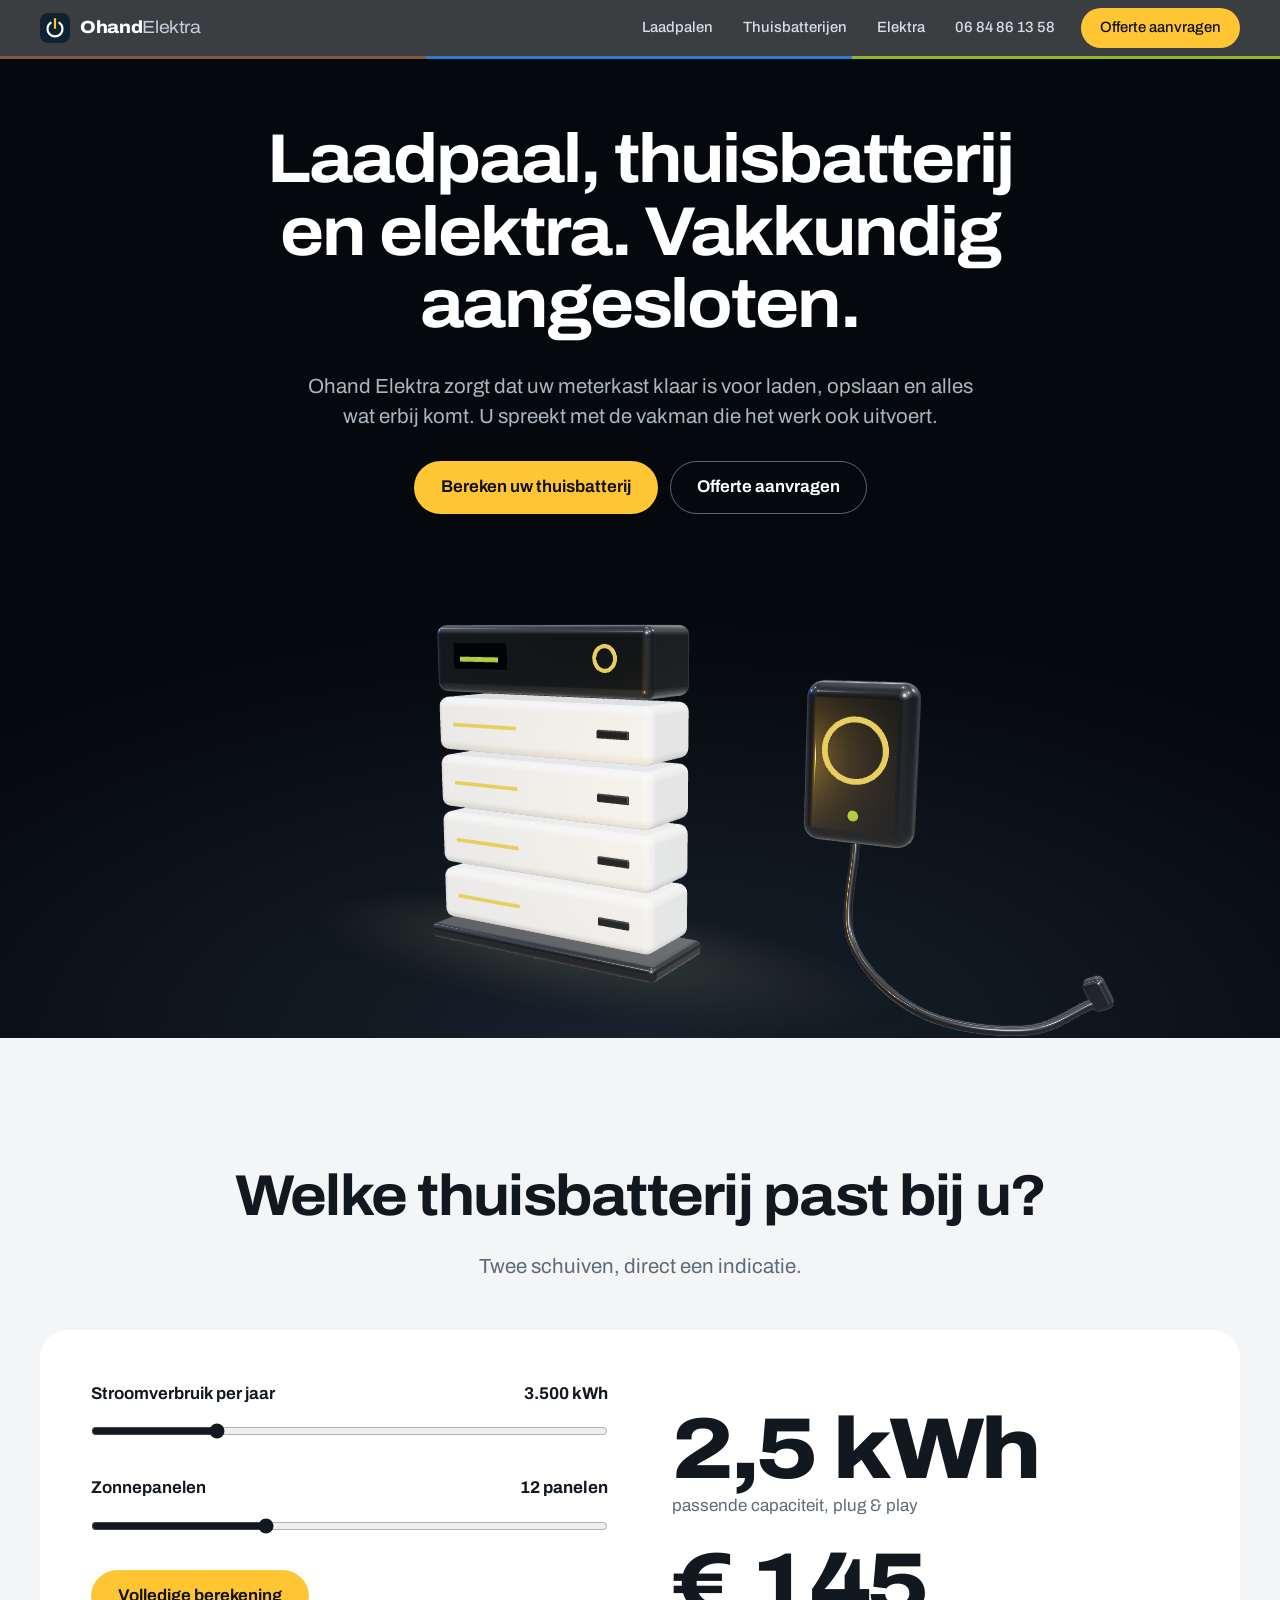
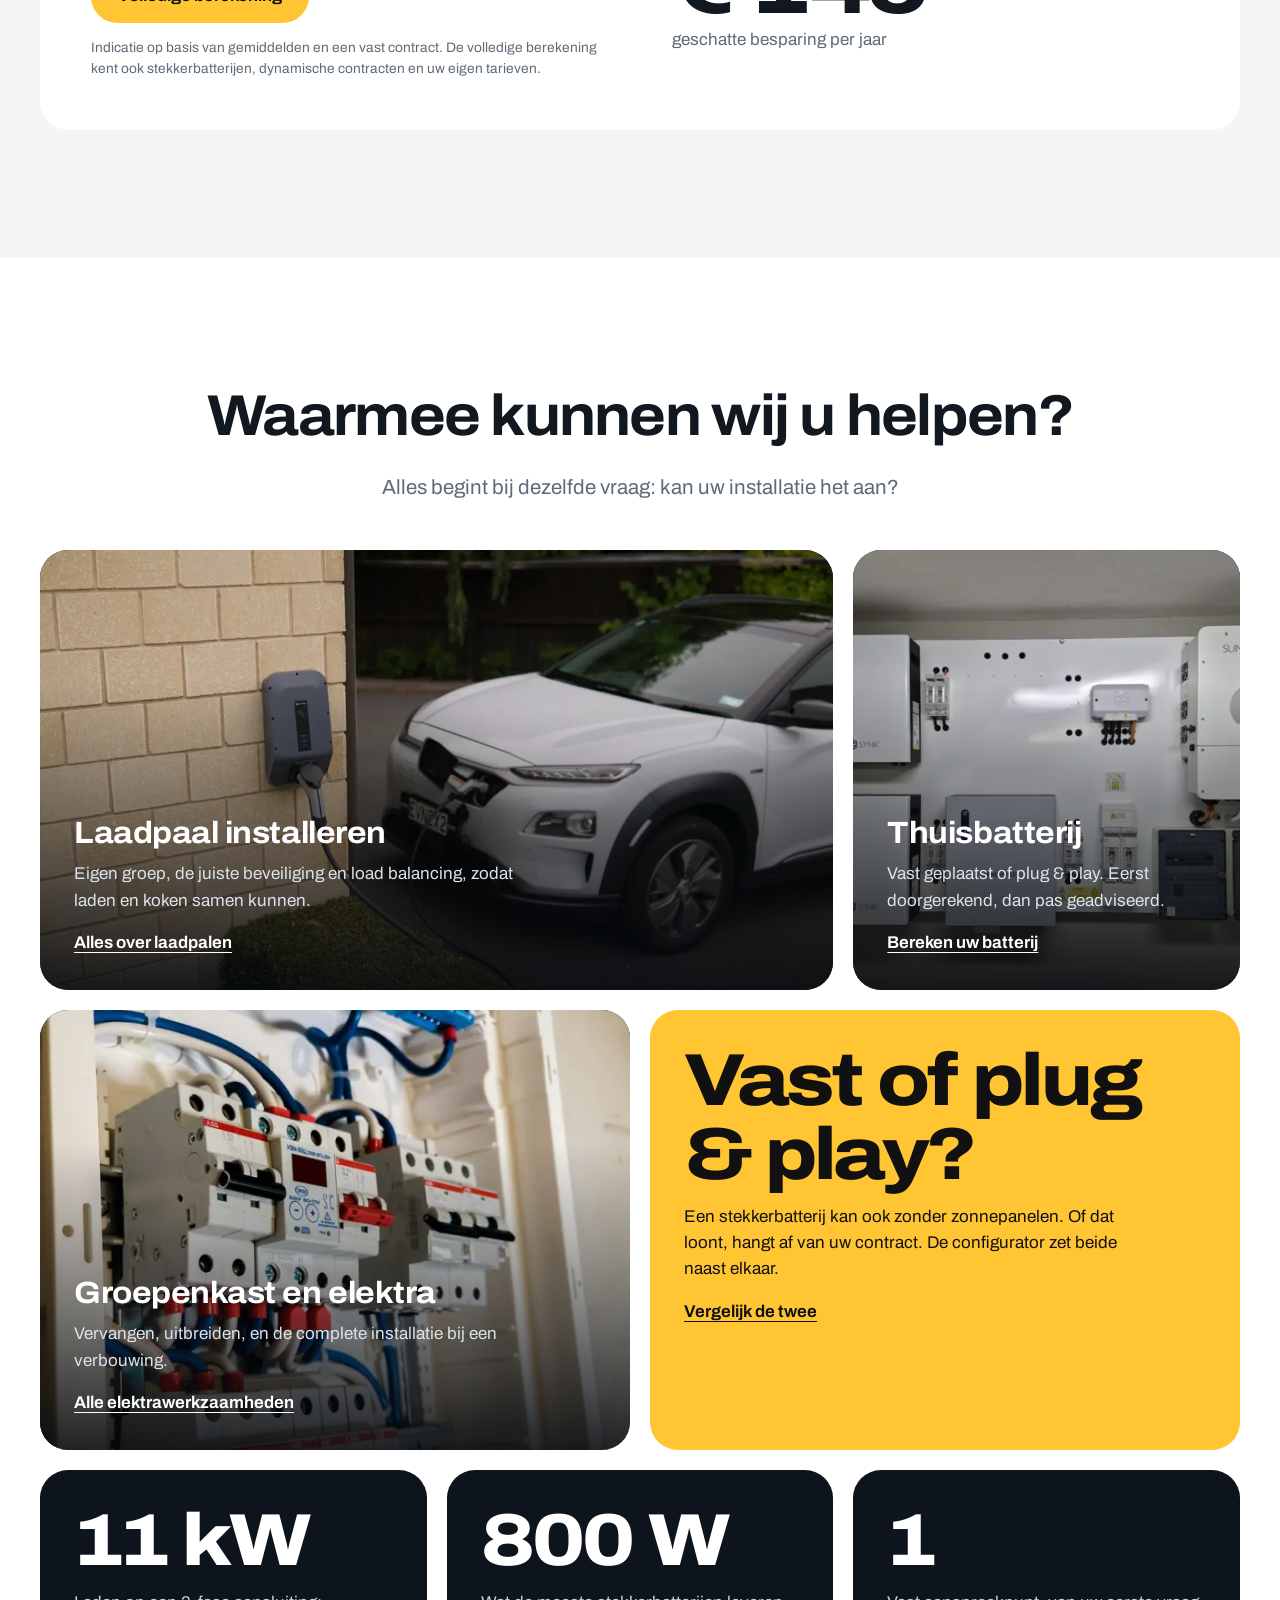
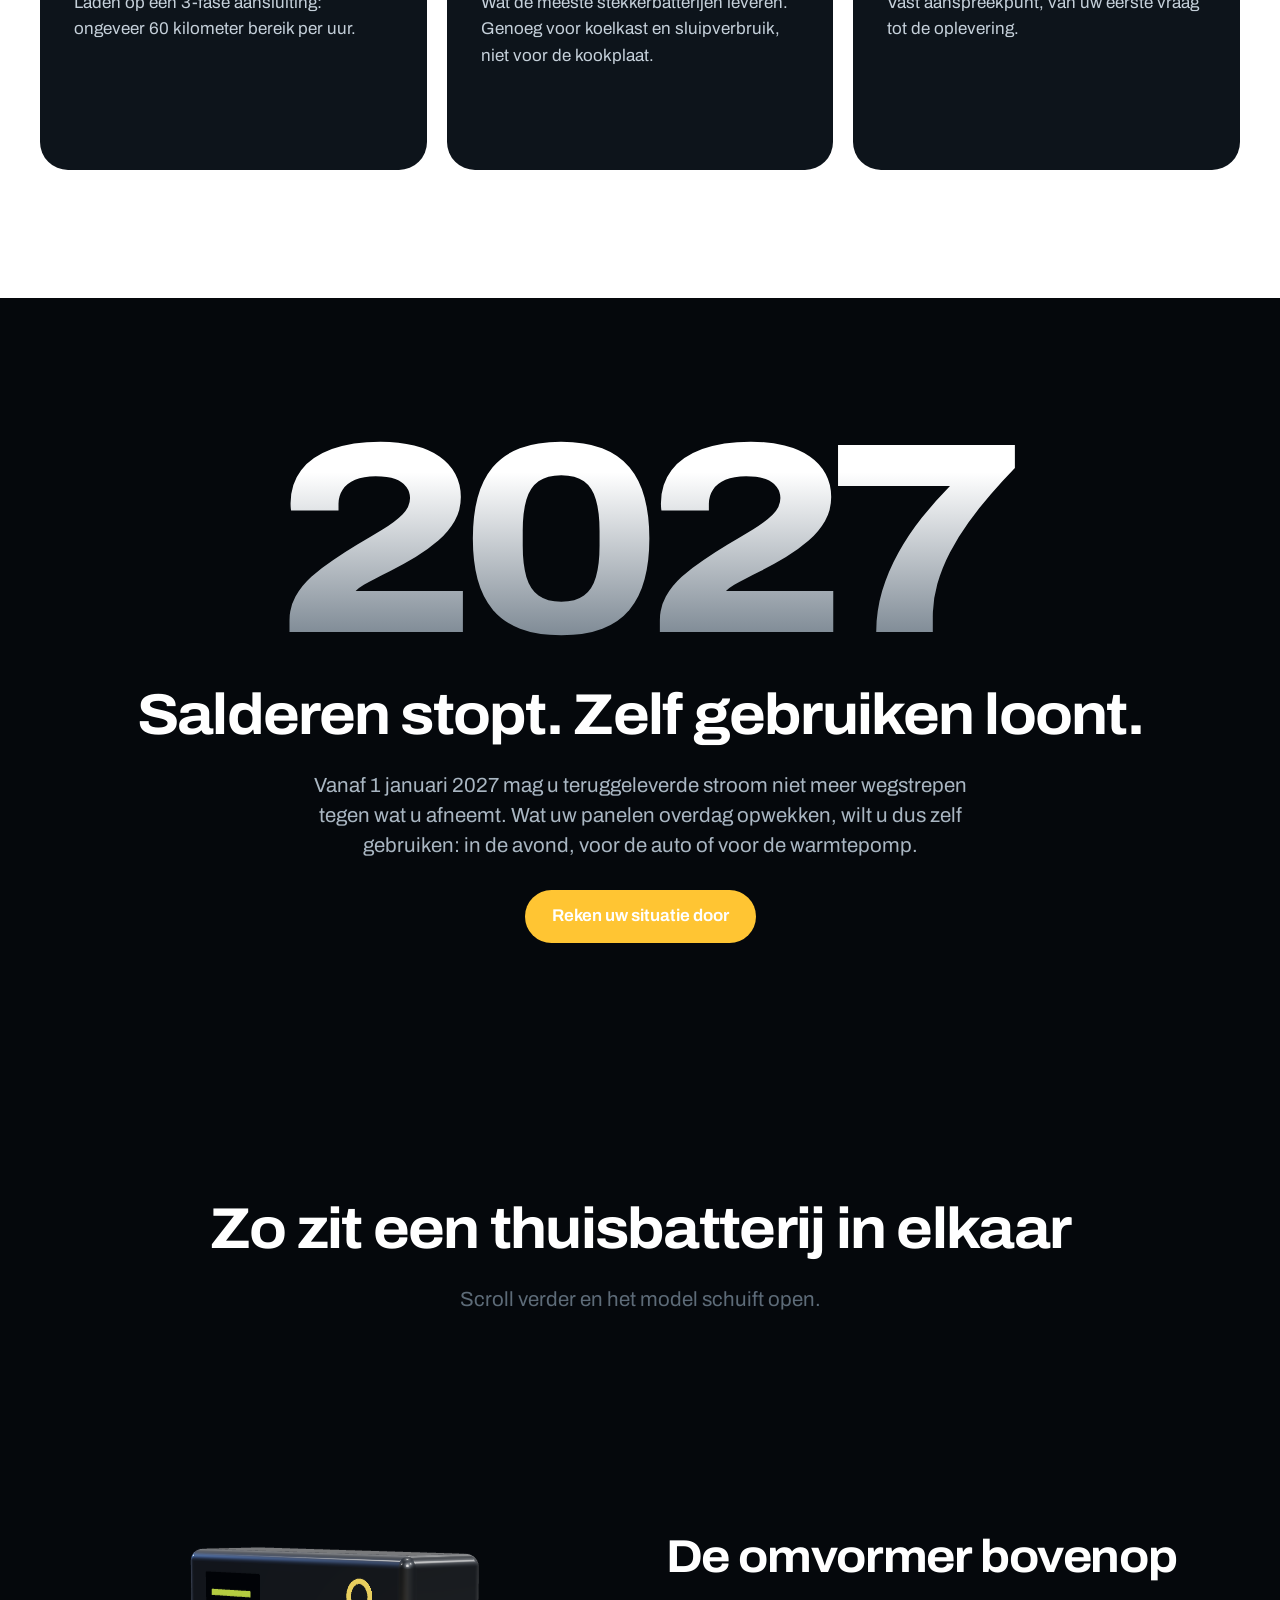
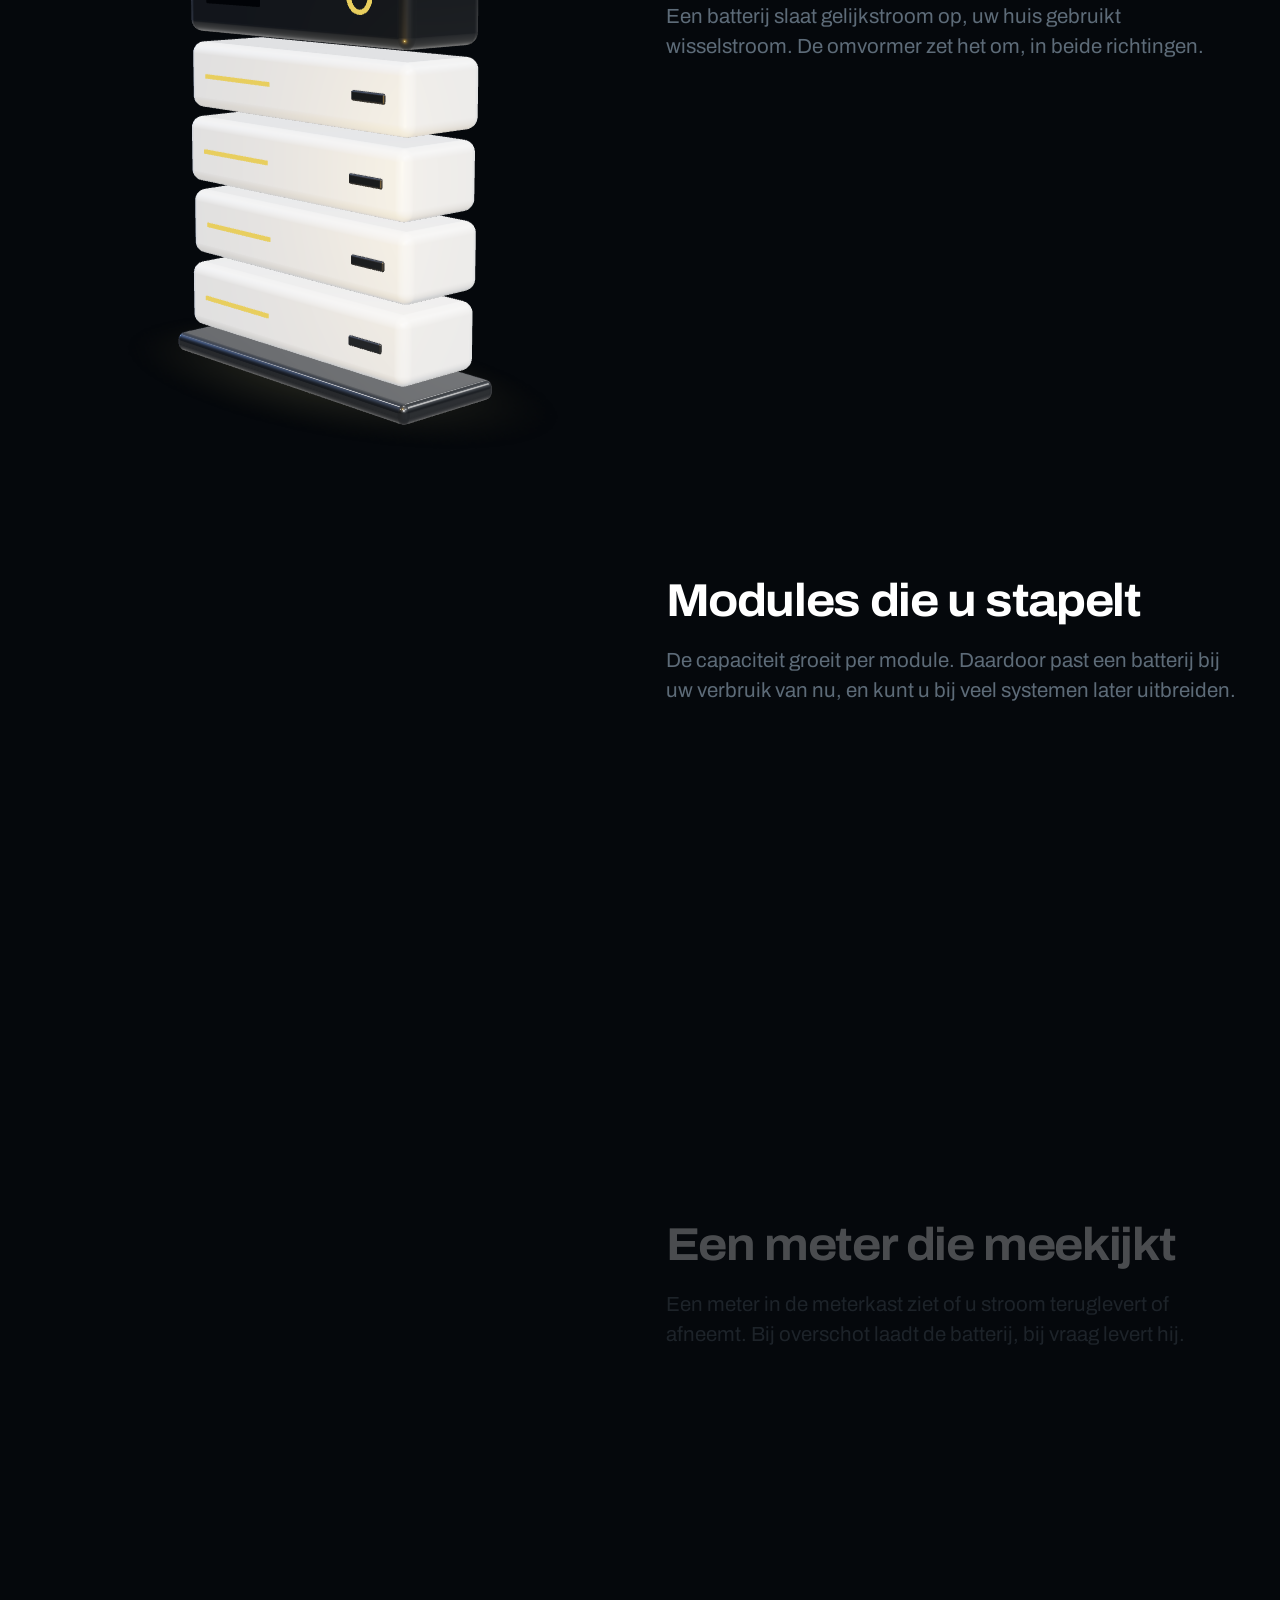
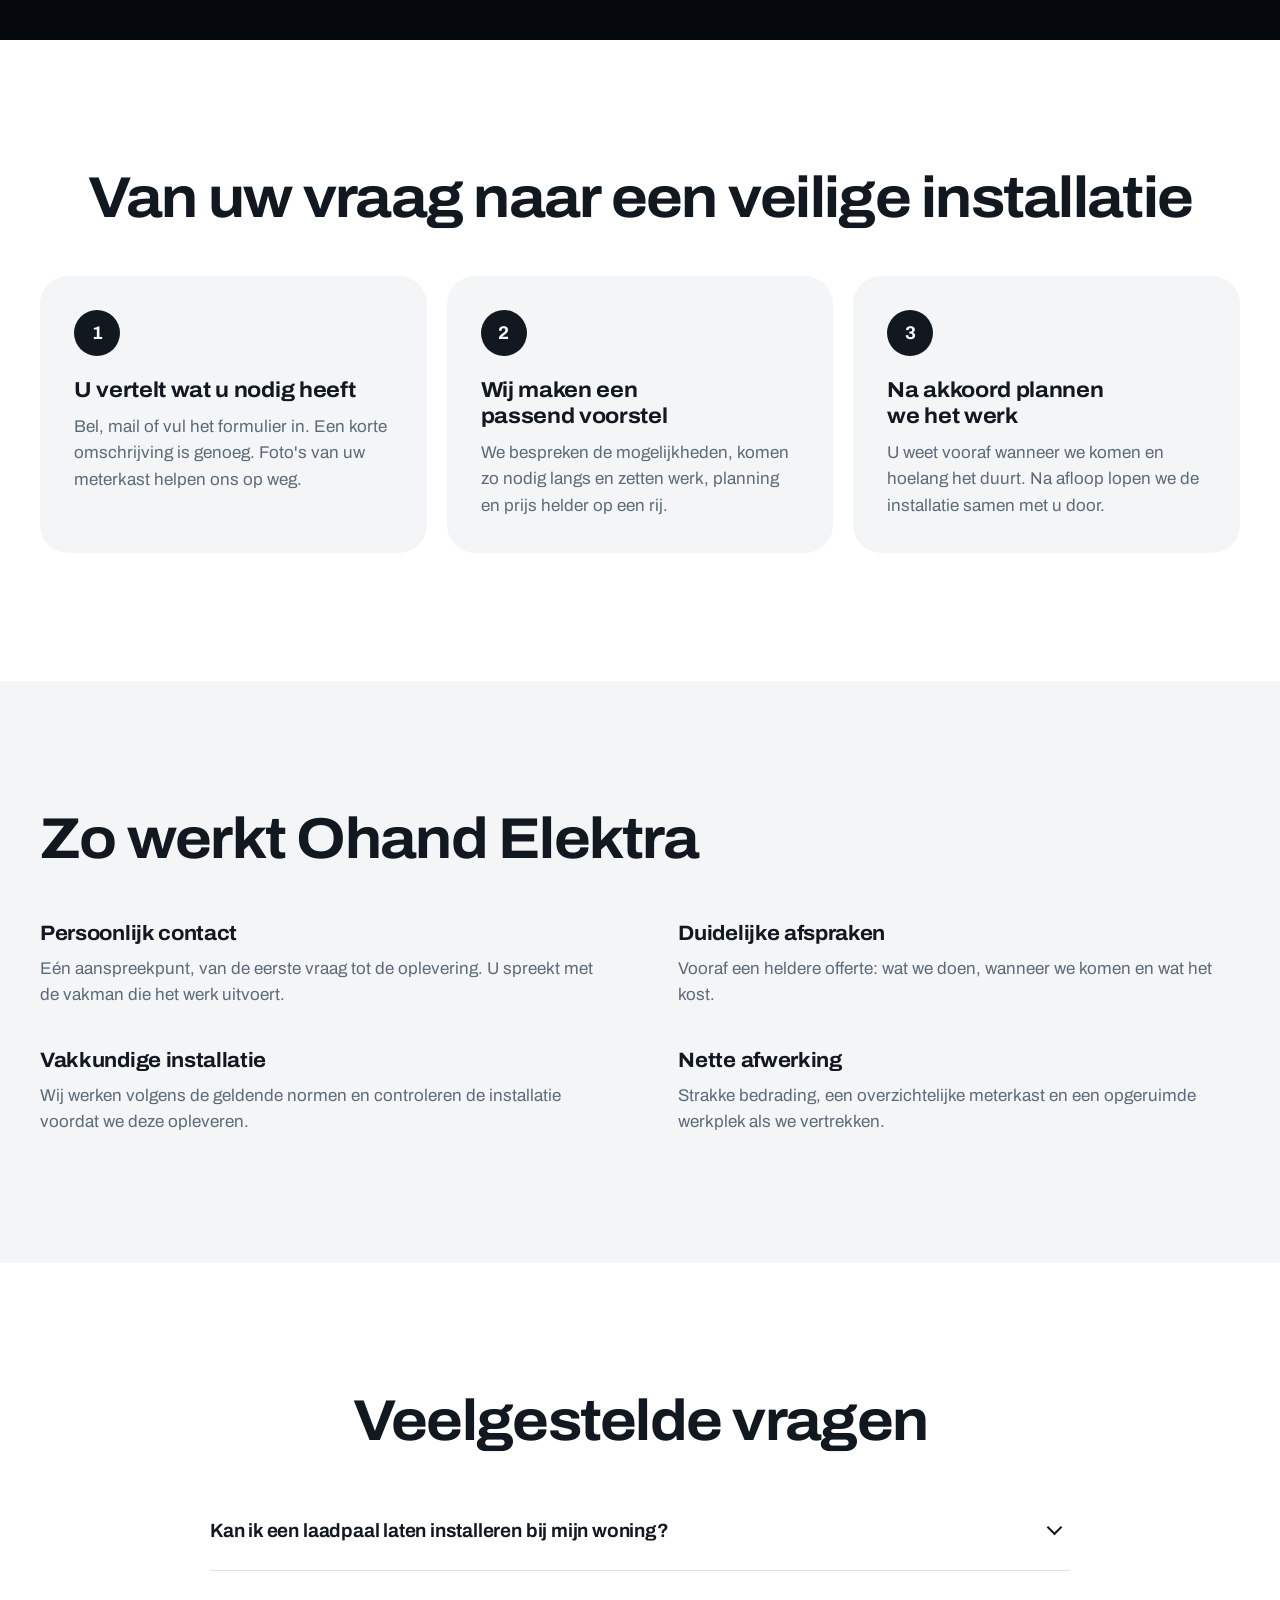
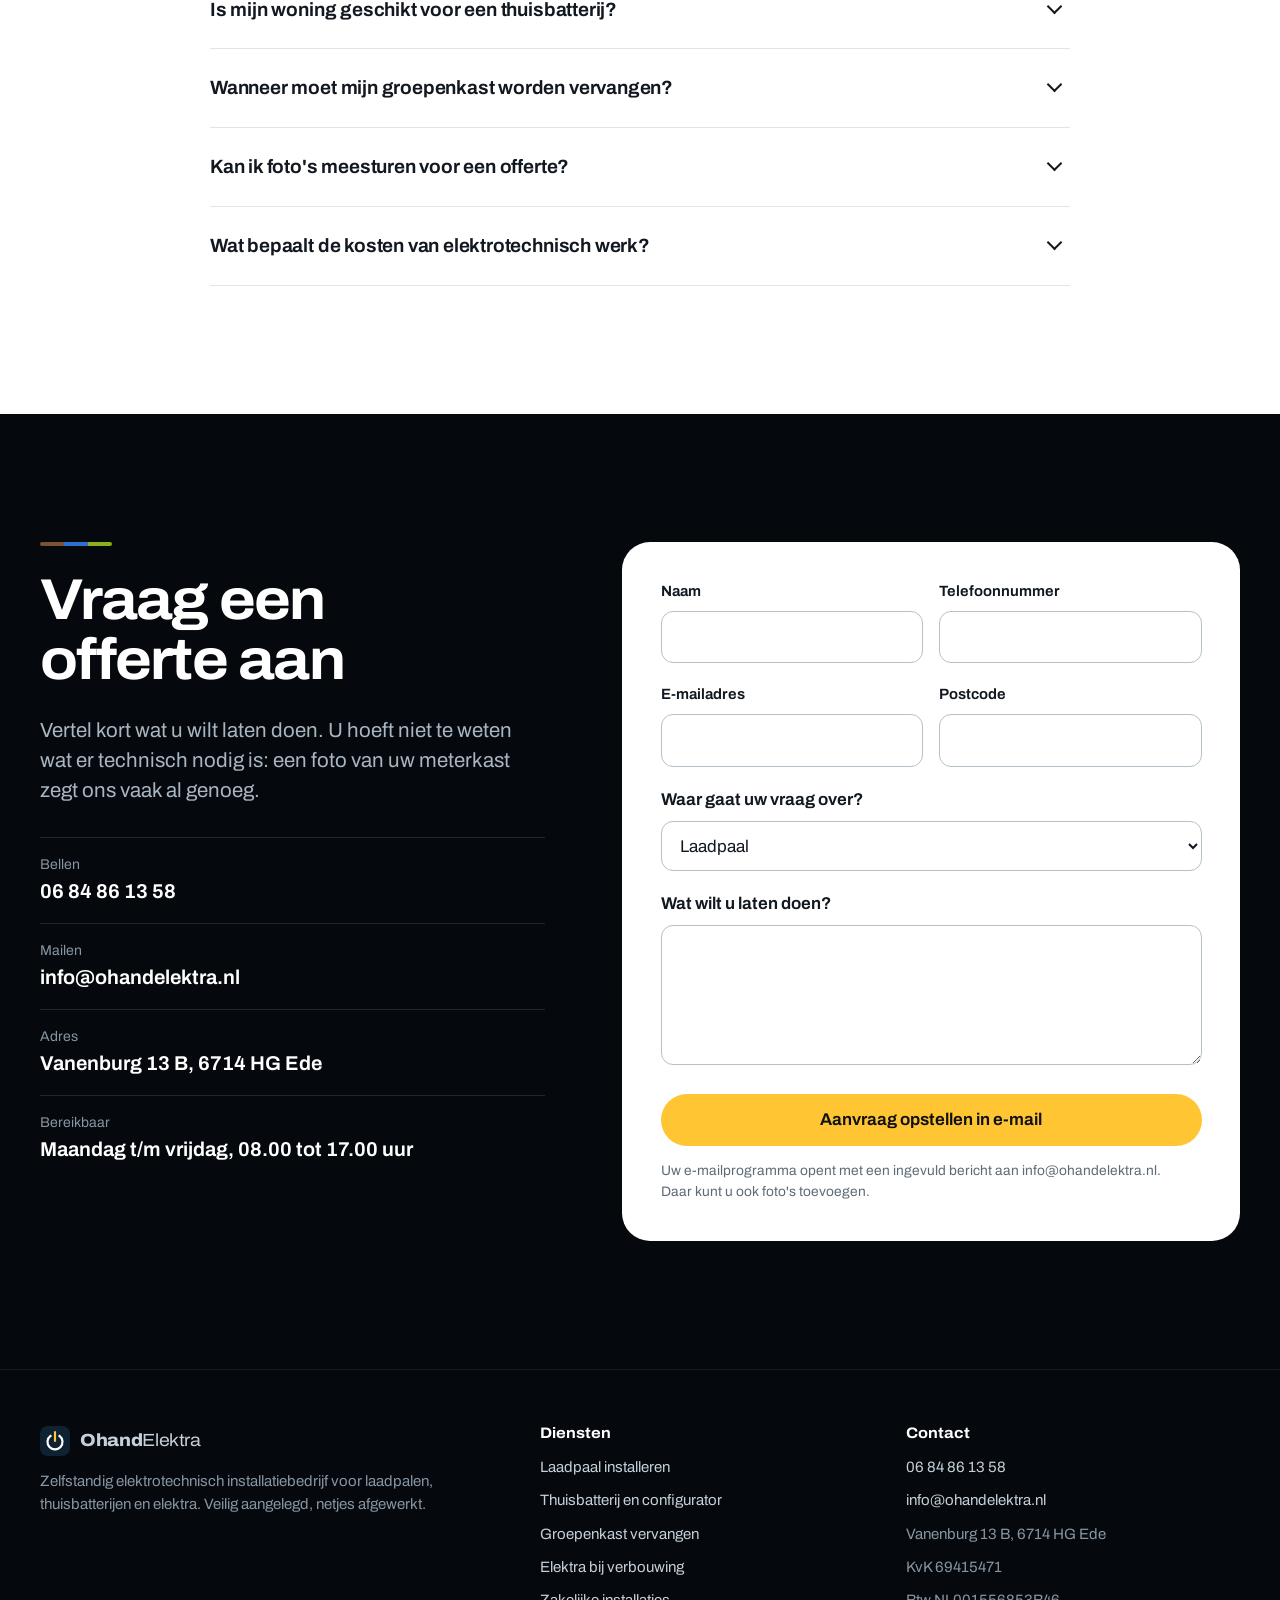
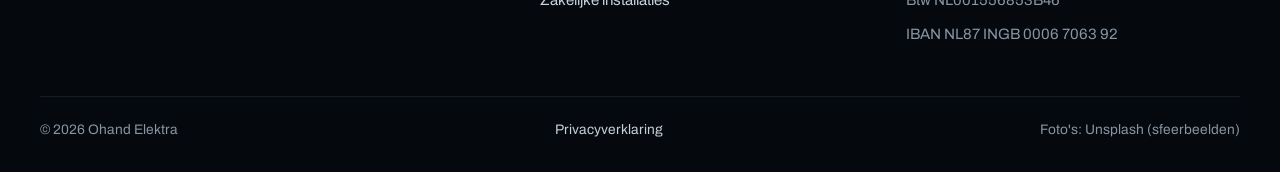
==== commit dec2f270: "Echte bedrijfsgegevens in plaats van plaatshouders Telefoon, adres, KvK, btw-nummer en IBAN komen va" ====
--- a/index.html
+++ b/index.html
@@ -19,7 +19,7 @@
 <link rel="icon" href="icon.svg" type="image/svg+xml">
 <link rel="preload" href="assets/fonts/archivo.woff2" as="font" type="font/woff2" crossorigin>
 <link rel="stylesheet" href="assets/site.css">
-<script type="application/ld+json">{"@context": "https://schema.org", "@graph": [{"@type": "Electrician", "@id": "https://westsaid83.github.io/ohand-elektra/#bedrijf", "name": "Ohand Elektra", "url": "https://westsaid83.github.io/ohand-elektra/", "email": "info@ohandelektra.nl", "image": "https://westsaid83.github.io/ohand-elektra/images/og.jpg", "description": "Elektrotechnisch installatiebedrijf voor laadpalen, thuisbatterijen, groepenkasten en elektra in woning en bedrijf.", "knowsAbout": ["Laadpaal installeren", "Thuisbatterij", "Groepenkast vervangen", "Elektrische installatie"], "openingHours": "Mo-Fr 08:00-17:00"}, {"@type": "WebSite", "@id": "https://westsaid83.github.io/ohand-elektra/#site", "url": "https://westsaid83.github.io/ohand-elektra/", "name": "Ohand Elektra", "inLanguage": "nl-NL"}, {"@type": "FAQPage", "mainEntity": [{"@type": "Question", "name": "Kan ik een laadpaal laten installeren bij mijn woning?", "acceptedAnswer": {"@type": "Answer", "text": "Meestal wel, als u een eigen oprit of parkeerplaats heeft. Wij bekijken of uw meterkast en aansluiting voldoende ruimte bieden en adviseren zo nodig over een uitbreiding. Parkeert u aan de openbare weg, dan gelden de regels van uw gemeente."}}, {"@type": "Question", "name": "Is mijn woning geschikt voor een thuisbatterij?", "acceptedAnswer": {"@type": "Answer", "text": "Dat hangt af van uw zonnepanelen, uw omvormer, uw stroomverbruik en de ruimte in en rond uw meterkast. Met de configurator op deze site krijgt u een eerste indicatie. Daarna kijken wij naar uw bestaande installatie en vertellen wij eerlijk of een thuisbatterij voor u zinvol is."}}, {"@type": "Question", "name": "Wanneer moet mijn groepenkast worden vervangen?", "acceptedAnswer": {"@type": "Answer", "text": "Een groepenkast heeft geen vaste houdbaarheidsdatum. Vervangen is verstandig als de kast nog met stoppen werkt, als er geen aardlekschakelaar in zit, als groepen regelmatig uitvallen of als u extra groepen nodig heeft voor een inductiekookplaat, laadpaal of warmtepomp."}}, {"@type": "Question", "name": "Kan ik foto's meesturen voor een offerte?", "acceptedAnswer": {"@type": "Answer", "text": "Ja, graag zelfs. Een foto van uw meterkast en van de plek waar het werk moet gebeuren geeft ons snel een goed beeld. Soms is daarnaast een bezoek nodig om een nauwkeurige offerte te maken."}}, {"@type": "Question", "name": "Wat bepaalt de kosten van elektrotechnisch werk?", "acceptedAnswer": {"@type": "Answer", "text": "De omvang van het werk, de staat van uw bestaande installatie, de gekozen materialen en hoe goed leidingen bereikbaar zijn. U ontvangt vooraf een duidelijke offerte, zodat u weet waar u aan toe bent."}}]}]}</script>
+<script type="application/ld+json">{"@context": "https://schema.org", "@graph": [{"@type": "Electrician", "@id": "https://westsaid83.github.io/ohand-elektra/#bedrijf", "name": "Ohand Elektra", "url": "https://westsaid83.github.io/ohand-elektra/", "email": "info@ohandelektra.nl", "image": "https://westsaid83.github.io/ohand-elektra/images/og.jpg", "description": "Elektrotechnisch installatiebedrijf voor laadpalen, thuisbatterijen, groepenkasten en elektra in woning en bedrijf.", "knowsAbout": ["Laadpaal installeren", "Thuisbatterij", "Groepenkast vervangen", "Elektrische installatie"], "openingHours": "Mo-Fr 08:00-17:00", "telephone": "+31684861358", "address": {"@type": "PostalAddress", "streetAddress": "Vanenburg 13 B", "postalCode": "6714 HG", "addressLocality": "Ede", "addressCountry": "NL"}, "vatID": "NL001556853B46"}, {"@type": "WebSite", "@id": "https://westsaid83.github.io/ohand-elektra/#site", "url": "https://westsaid83.github.io/ohand-elektra/", "name": "Ohand Elektra", "inLanguage": "nl-NL"}, {"@type": "FAQPage", "mainEntity": [{"@type": "Question", "name": "Kan ik een laadpaal laten installeren bij mijn woning?", "acceptedAnswer": {"@type": "Answer", "text": "Meestal wel, als u een eigen oprit of parkeerplaats heeft. Wij bekijken of uw meterkast en aansluiting voldoende ruimte bieden en adviseren zo nodig over een uitbreiding. Parkeert u aan de openbare weg, dan gelden de regels van uw gemeente."}}, {"@type": "Question", "name": "Is mijn woning geschikt voor een thuisbatterij?", "acceptedAnswer": {"@type": "Answer", "text": "Dat hangt af van uw zonnepanelen, uw omvormer, uw stroomverbruik en de ruimte in en rond uw meterkast. Met de configurator op deze site krijgt u een eerste indicatie. Daarna kijken wij naar uw bestaande installatie en vertellen wij eerlijk of een thuisbatterij voor u zinvol is."}}, {"@type": "Question", "name": "Wanneer moet mijn groepenkast worden vervangen?", "acceptedAnswer": {"@type": "Answer", "text": "Een groepenkast heeft geen vaste houdbaarheidsdatum. Vervangen is verstandig als de kast nog met stoppen werkt, als er geen aardlekschakelaar in zit, als groepen regelmatig uitvallen of als u extra groepen nodig heeft voor een inductiekookplaat, laadpaal of warmtepomp."}}, {"@type": "Question", "name": "Kan ik foto's meesturen voor een offerte?", "acceptedAnswer": {"@type": "Answer", "text": "Ja, graag zelfs. Een foto van uw meterkast en van de plek waar het werk moet gebeuren geeft ons snel een goed beeld. Soms is daarnaast een bezoek nodig om een nauwkeurige offerte te maken."}}, {"@type": "Question", "name": "Wat bepaalt de kosten van elektrotechnisch werk?", "acceptedAnswer": {"@type": "Answer", "text": "De omvang van het werk, de staat van uw bestaande installatie, de gekozen materialen en hoe goed leidingen bereikbaar zijn. U ontvangt vooraf een duidelijke offerte, zodat u weet waar u aan toe bent."}}]}]}</script>
 </head>
 <body>
 <a class="skip" href="#inhoud">Naar de inhoud</a>
@@ -29,7 +29,7 @@
     <button class="menu-btn" type="button" aria-expanded="false" aria-controls="nav">Menu</button>
     <nav class="nav" id="nav" aria-label="Hoofdmenu">
       <a href="laadpaal-installeren/">Laadpalen</a><a href="thuisbatterij/">Thuisbatterijen</a><a href="elektra/">Elektra</a>
-      <a class="nav-tel" href="tel:+31850000000">085 000 00 00</a>
+      <a class="nav-tel" href="tel:+31684861358">06 84 86 13 58</a>
       <a class="btn btn--primary" href="#contact">Offerte aanvragen</a>
     </nav>
   </div>
@@ -171,8 +171,9 @@
       <h2>Vraag een offerte aan</h2>
       <p class="lead">Vertel kort wat u wilt laten doen. U hoeft niet te weten wat er technisch nodig is: een foto van uw meterkast zegt ons vaak al genoeg.</p>
       <ul class="contact-list">
-        <li><span>Bellen</span><a href="tel:+31850000000">085 000 00 00</a></li>
+        <li><span>Bellen</span><a href="tel:+31684861358">06 84 86 13 58</a></li>
         <li><span>Mailen</span><a href="mailto:info@ohandelektra.nl">info@ohandelektra.nl</a></li>
+        <li><span>Adres</span><b>Vanenburg 13 B, 6714 HG Ede</b></li>
         <li><span>Bereikbaar</span><b>Maandag t/m vrijdag, 08.00 tot 17.00 uur</b></li>
       </ul>
     </div>
@@ -213,10 +214,12 @@
       <div>
         <h2>Contact</h2>
         <ul>
-          <li><a href="tel:+31850000000">085 000 00 00</a></li>
+          <li><a href="tel:+31684861358">06 84 86 13 58</a></li>
           <li><a href="mailto:info@ohandelektra.nl">info@ohandelektra.nl</a></li>
-          <li>Straatnaam 1, 1234 AB Plaatsnaam</li>
-          <li>KvK 00000000</li>
+          <li>Vanenburg 13 B, 6714 HG Ede</li>
+          <li>KvK 69415471</li>
+          <li>Btw NL001556853B46</li>
+          <li>IBAN NL87 INGB 0006 7063 92</li>
         </ul>
       </div>
     </div>
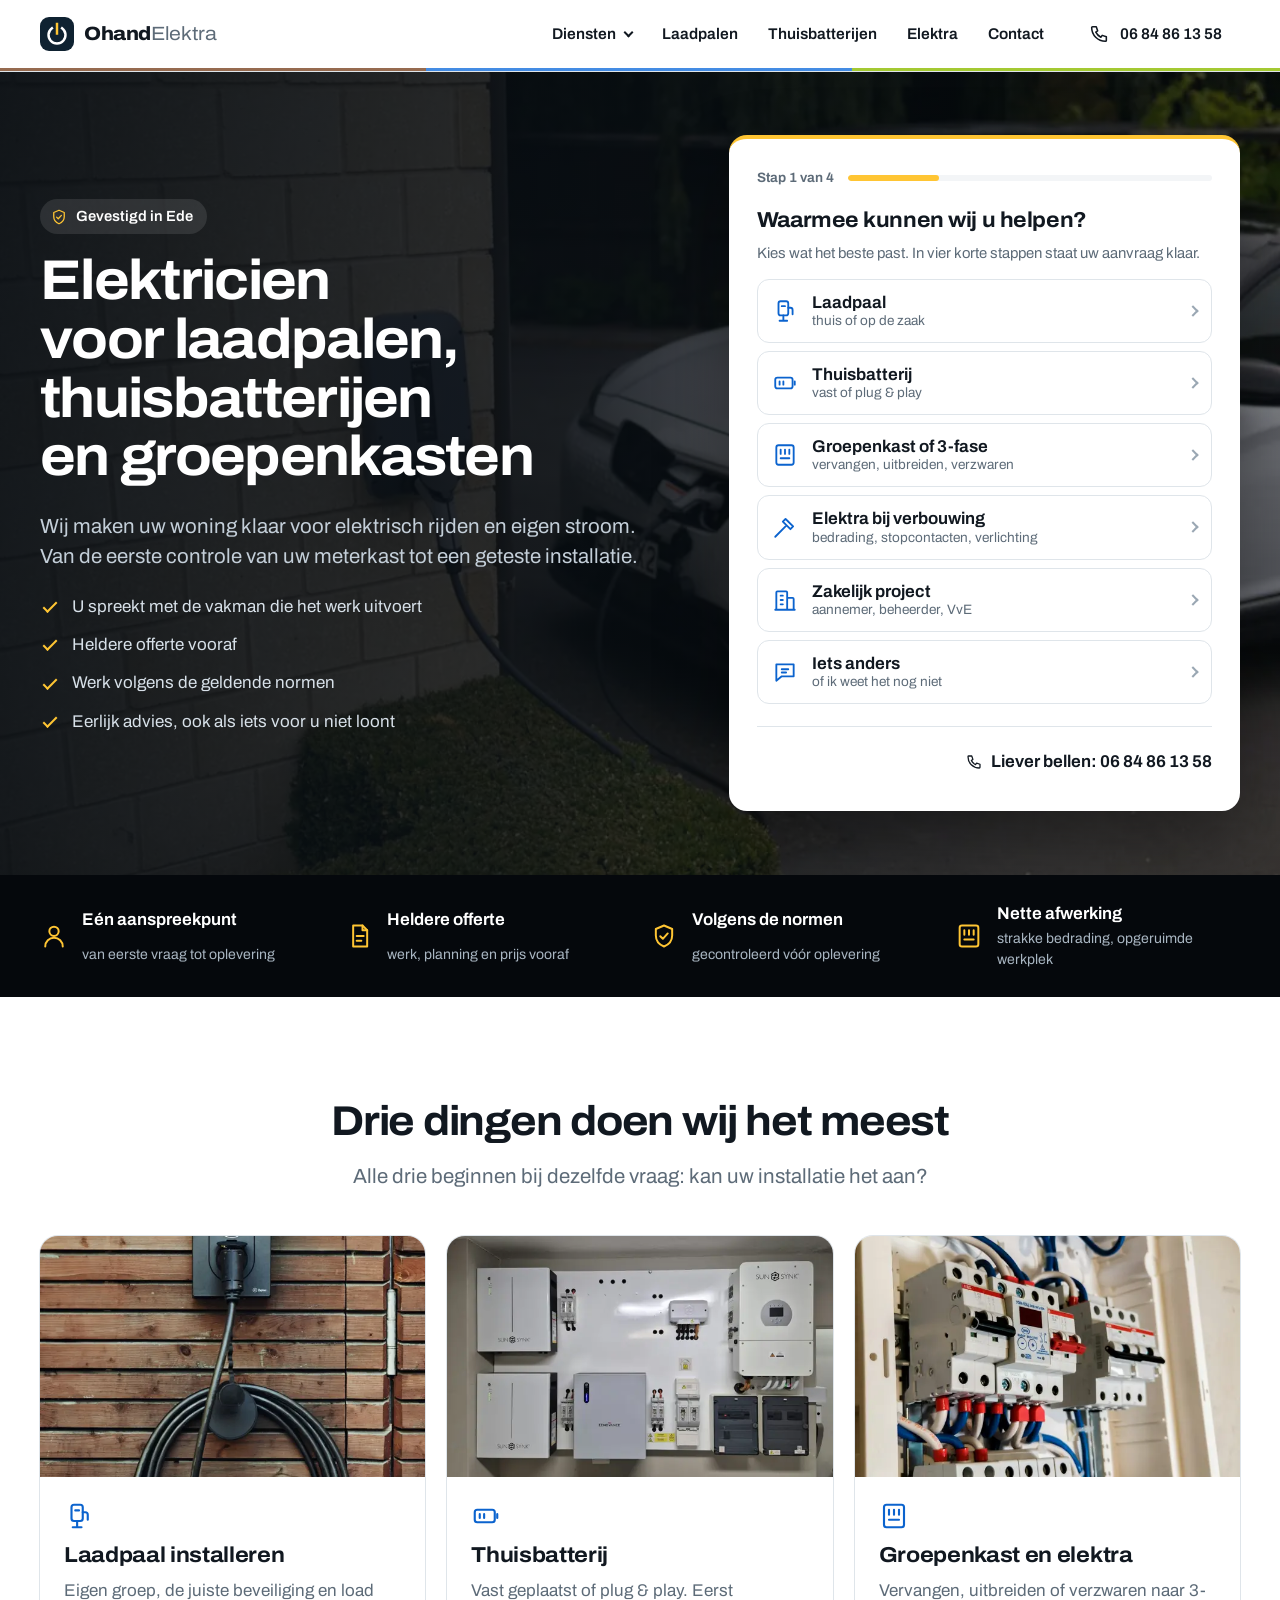
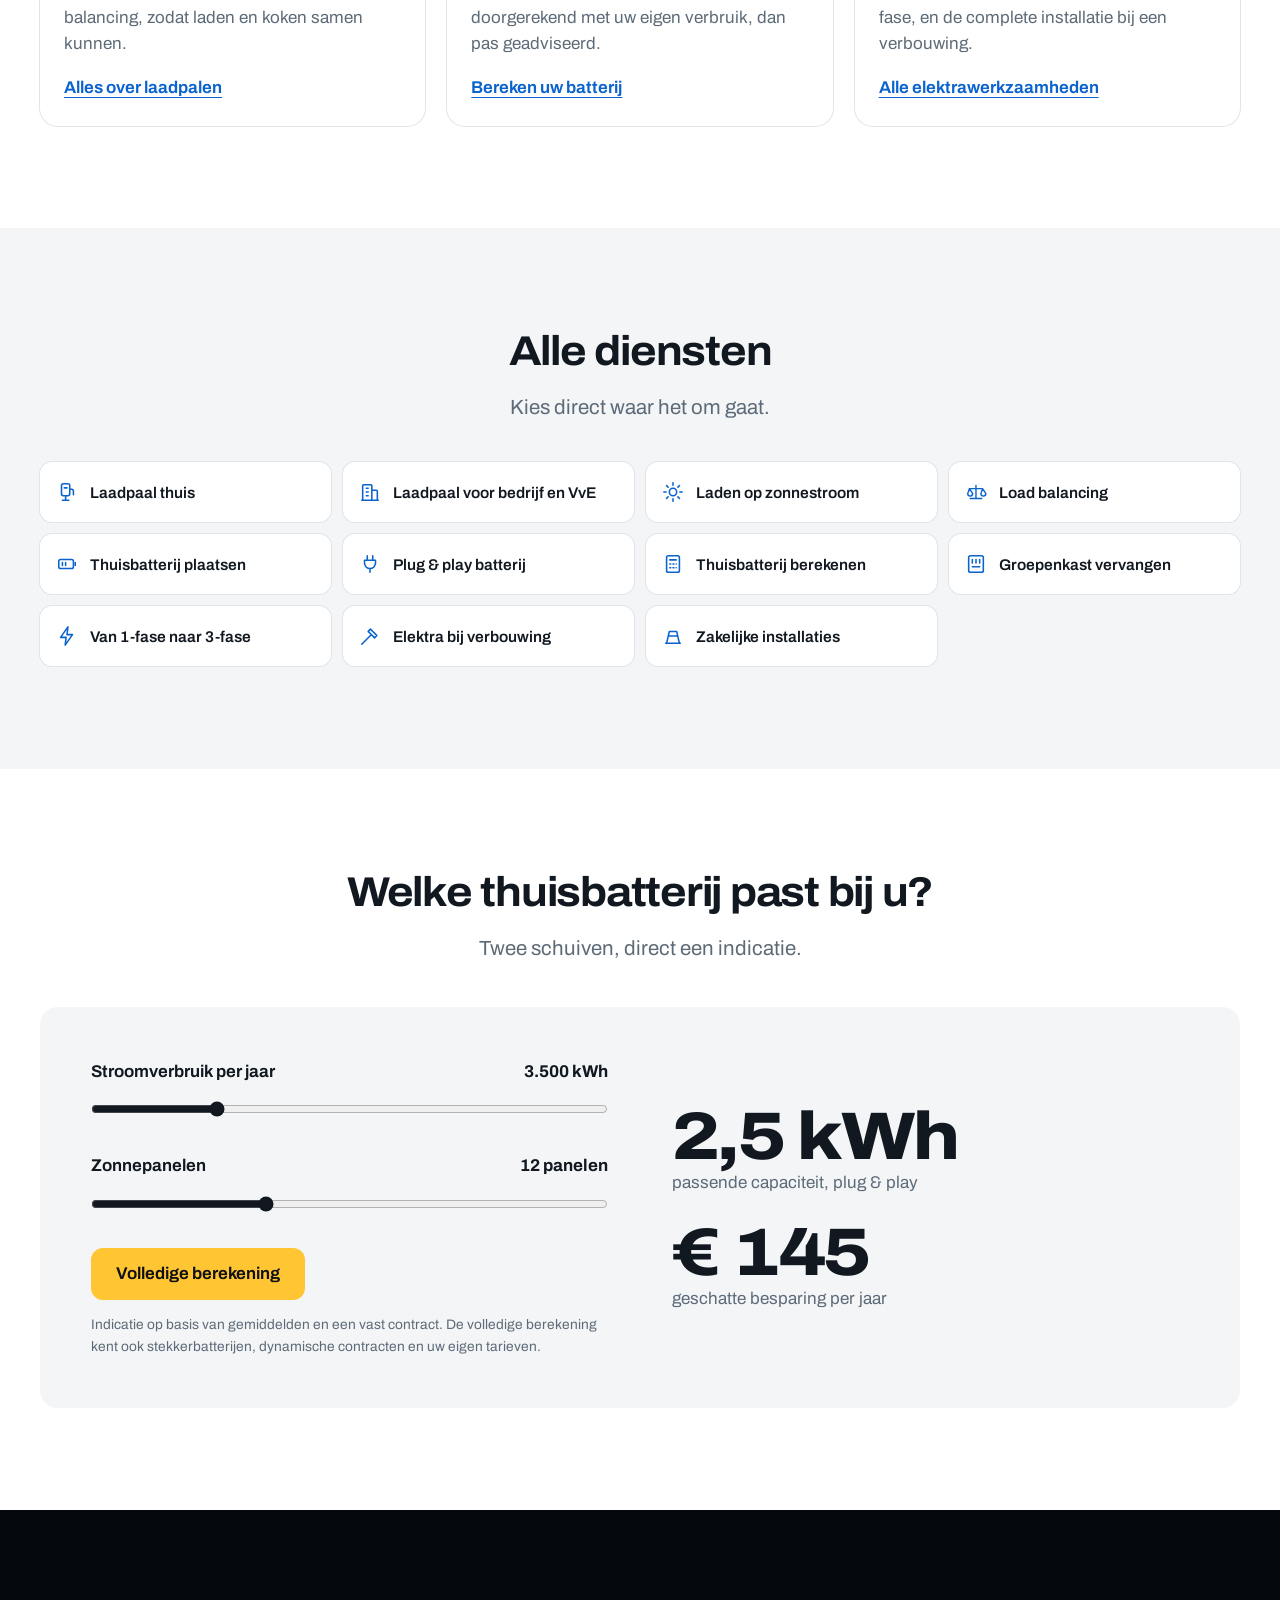
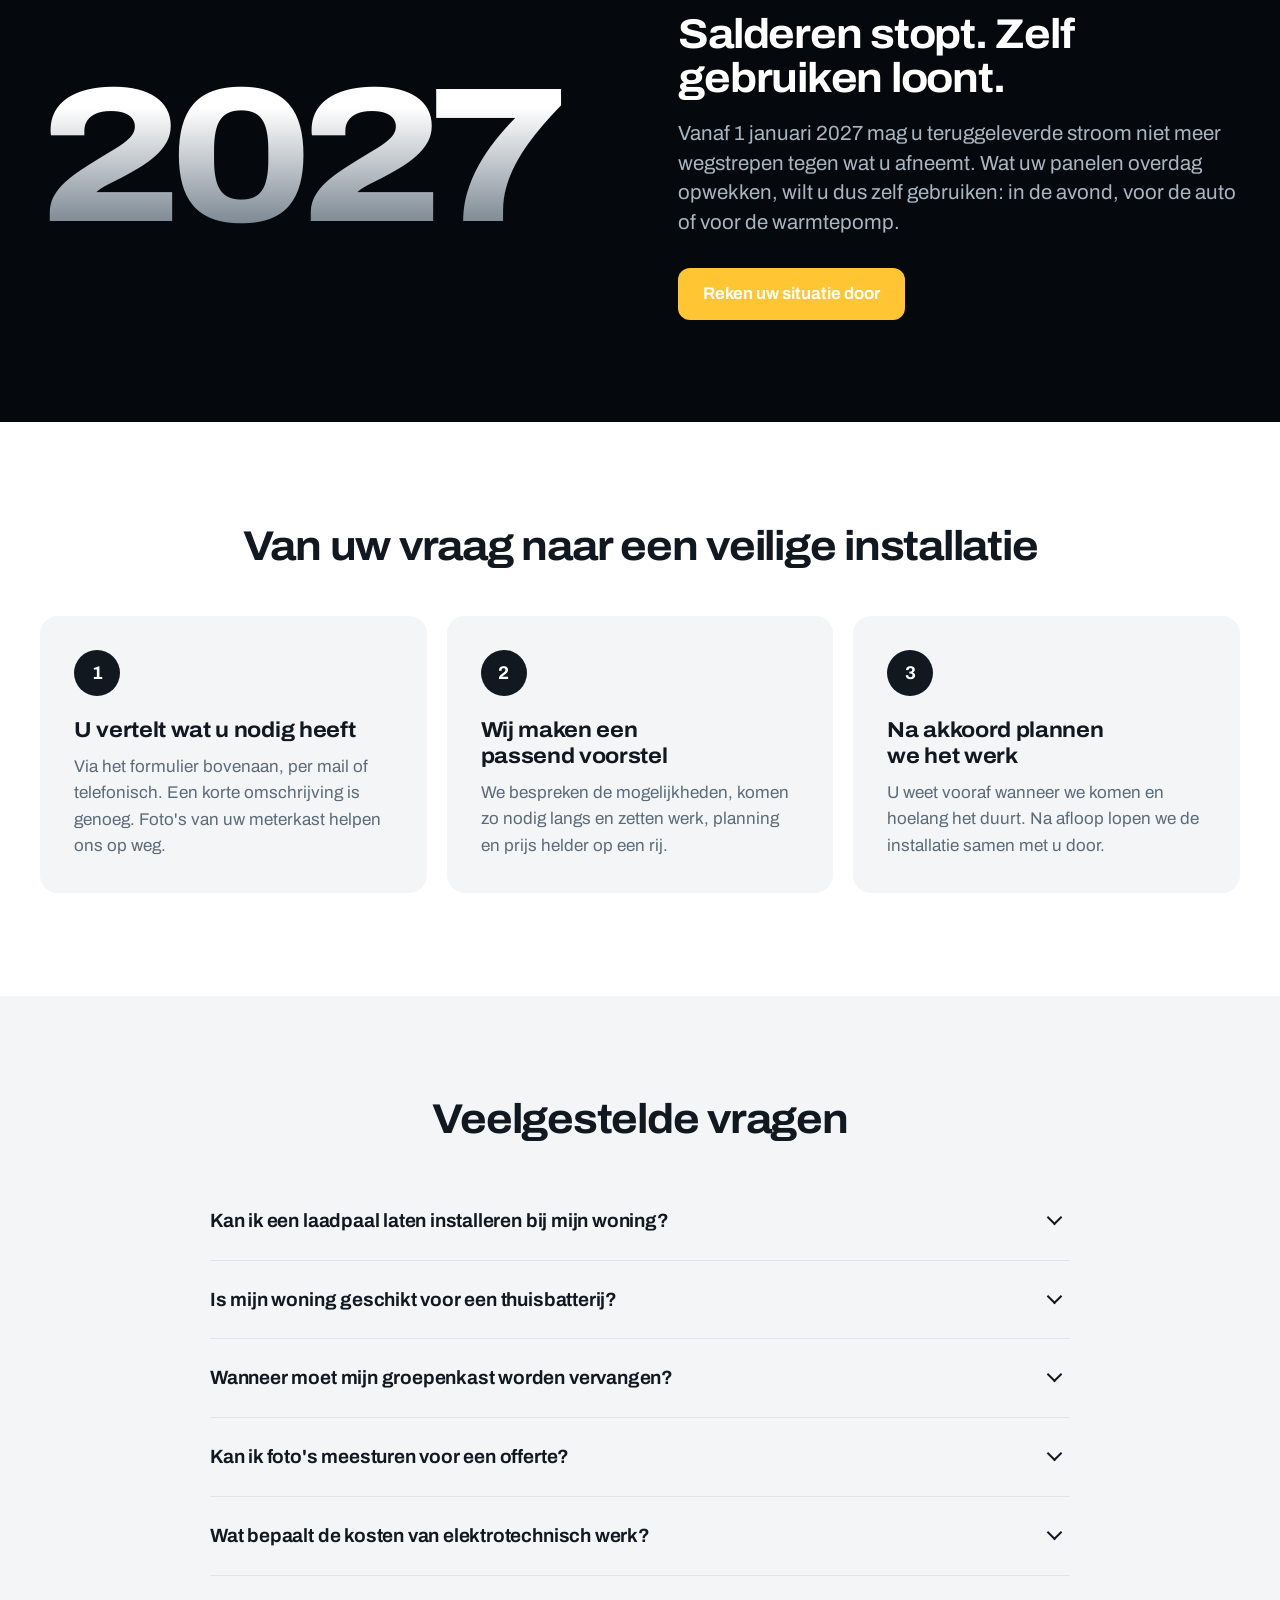
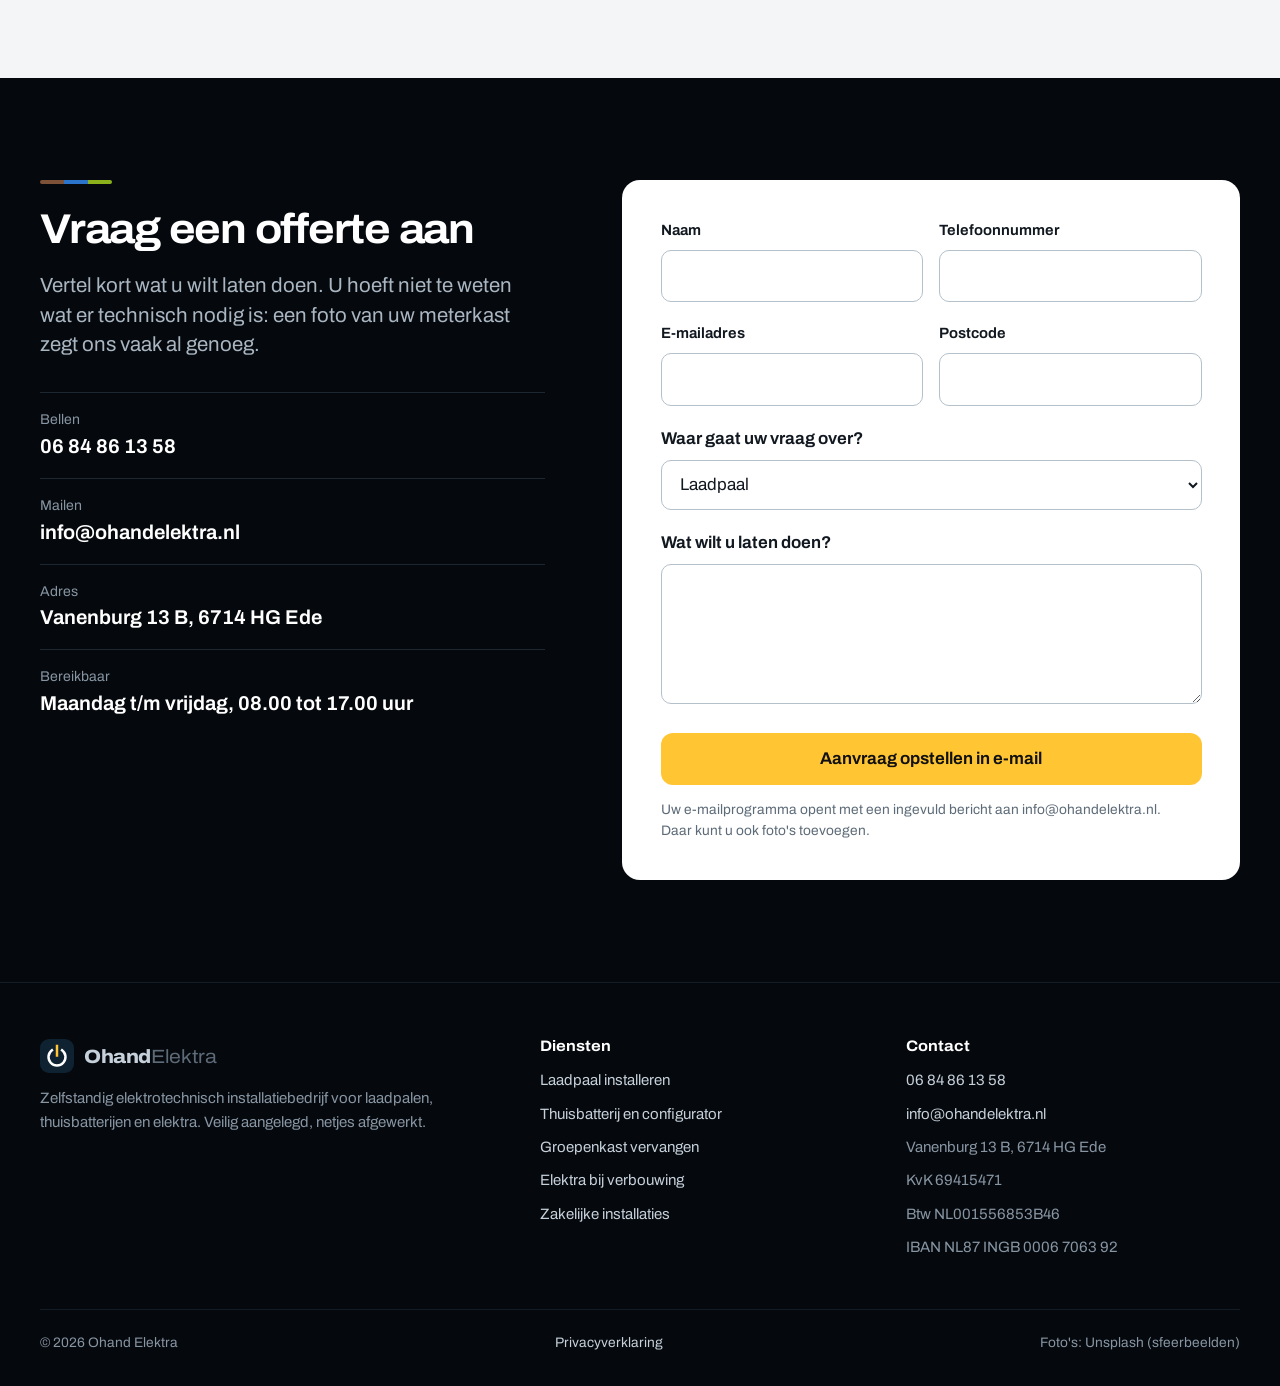
==== commit bbaf49a6: "Praktische opzet met stappenformulier en alle diensten in het menu De homepage opent nu met een form" ====
--- a/index.html
+++ b/index.html
@@ -4,15 +4,15 @@
 <meta charset="utf-8">
 <script>document.documentElement.className="js"</script>
 <meta name="viewport" content="width=device-width, initial-scale=1">
-<title>Ohand Elektra | Laadpaal, thuisbatterij en elektra laten installeren</title>
-<meta name="description" content="Elektricien voor laadpalen, thuisbatterijen, groepenkasten en elektra. Bereken welke thuisbatterij bij u past en vraag een heldere offerte aan.">
+<title>Ohand Elektra | Elektricien in Ede voor laadpaal, thuisbatterij en groepenkast</title>
+<meta name="description" content="Elektricien uit Ede voor laadpalen, thuisbatterijen en groepenkasten. Bereken welke thuisbatterij bij u past en vraag in vier stappen een offerte aan.">
 <link rel="canonical" href="https://westsaid83.github.io/ohand-elektra/">
 <meta name="theme-color" content="#0f2231">
 <meta property="og:type" content="website">
 <meta property="og:locale" content="nl_NL">
 <meta property="og:site_name" content="Ohand Elektra">
-<meta property="og:title" content="Ohand Elektra | Laadpaal, thuisbatterij en elektra laten installeren">
-<meta property="og:description" content="Elektricien voor laadpalen, thuisbatterijen, groepenkasten en elektra. Bereken welke thuisbatterij bij u past en vraag een heldere offerte aan.">
+<meta property="og:title" content="Ohand Elektra | Elektricien in Ede voor laadpaal, thuisbatterij en groepenkast">
+<meta property="og:description" content="Elektricien uit Ede voor laadpalen, thuisbatterijen en groepenkasten. Bereken welke thuisbatterij bij u past en vraag in vier stappen een offerte aan.">
 <meta property="og:url" content="https://westsaid83.github.io/ohand-elektra/">
 <meta property="og:image" content="https://westsaid83.github.io/ohand-elektra/images/og.jpg">
 <meta name="twitter:card" content="summary_large_image">
@@ -28,9 +28,13 @@
     <a class="brand" href="./" aria-label="Ohand Elektra, naar de homepage"><svg viewBox="0 0 36 36" aria-hidden="true"><rect width="36" height="36" fill="#0f2231"/><path d="M12.6 11.9a9 9 0 1 0 10.8 0" fill="none" stroke="#fff" stroke-width="2.6" stroke-linecap="square"/><path d="M18 7.5v10" stroke="#ffc533" stroke-width="2.6" stroke-linecap="square"/></svg><span>Ohand<span>Elektra</span></span></a>
     <button class="menu-btn" type="button" aria-expanded="false" aria-controls="nav">Menu</button>
     <nav class="nav" id="nav" aria-label="Hoofdmenu">
+      <div class="drop">
+        <button class="drop-btn" type="button" aria-expanded="false" aria-controls="drop-diensten">Diensten</button>
+        <div class="drop-menu" id="drop-diensten"><a href="laadpaal-installeren/"><svg class="ic" viewBox="0 0 24 24" fill="none" stroke="currentColor" stroke-width="1.7" stroke-linecap="round" stroke-linejoin="round" aria-hidden="true"><rect x="6" y="3" width="9" height="13" rx="2"/><path d="M9 7.5h3M10.5 16v5M7 21h7M15 9h2a2 2 0 0 1 2 2v4"/></svg><span>Laadpaal thuis</span></a><a href="laadpaal-installeren/#bedrijf"><svg class="ic" viewBox="0 0 24 24" fill="none" stroke="currentColor" stroke-width="1.7" stroke-linecap="round" stroke-linejoin="round" aria-hidden="true"><path d="M4 21V5a1 1 0 0 1 1-1h8a1 1 0 0 1 1 1v16M14 10h5a1 1 0 0 1 1 1v10M3 21h18M8 8h2M8 12h2M8 16h2"/></svg><span>Laadpaal voor bedrijf en VvE</span></a><a href="laadpaal-installeren/#zonnestroom"><svg class="ic" viewBox="0 0 24 24" fill="none" stroke="currentColor" stroke-width="1.7" stroke-linecap="round" stroke-linejoin="round" aria-hidden="true"><circle cx="12" cy="12" r="4"/><path d="M12 2v2.5M12 19.5V22M2 12h2.5M19.5 12H22M4.9 4.9l1.8 1.8M17.3 17.3l1.8 1.8M4.9 19.1l1.8-1.8M17.3 6.7l1.8-1.8"/></svg><span>Laden op zonnestroom</span></a><a href="laadpaal-installeren/#load-balancing"><svg class="ic" viewBox="0 0 24 24" fill="none" stroke="currentColor" stroke-width="1.7" stroke-linecap="round" stroke-linejoin="round" aria-hidden="true"><path d="M12 4v16M5 20h14M4 8h16M4 8l-2 6a3 3 0 0 0 6 0zM20 8l-2 6a3 3 0 0 0 6 0z" transform="scale(.9) translate(1.3 1.3)"/></svg><span>Load balancing</span></a><a href="thuisbatterij/"><svg class="ic" viewBox="0 0 24 24" fill="none" stroke="currentColor" stroke-width="1.7" stroke-linecap="round" stroke-linejoin="round" aria-hidden="true"><rect x="3" y="7" width="16" height="10" rx="2"/><path d="M21 10.5v3M7 10.5v3M10.5 10.5v3"/></svg><span>Thuisbatterij plaatsen</span></a><a href="thuisbatterij/#plug-en-play"><svg class="ic" viewBox="0 0 24 24" fill="none" stroke="currentColor" stroke-width="1.7" stroke-linecap="round" stroke-linejoin="round" aria-hidden="true"><path d="M9 3v5M15 3v5M6 8h12v3a6 6 0 0 1-12 0zM12 17v4"/></svg><span>Plug & play batterij</span></a><a href="thuisbatterij/#configurator"><svg class="ic" viewBox="0 0 24 24" fill="none" stroke="currentColor" stroke-width="1.7" stroke-linecap="round" stroke-linejoin="round" aria-hidden="true"><rect x="5" y="3" width="14" height="18" rx="2"/><path d="M8.5 7.5h7M8.5 12h1M12 12h1M15.5 12h0M8.5 16h1M12 16h1M15.5 16h0"/></svg><span>Thuisbatterij berekenen</span></a><a href="elektra/#groepenkast"><svg class="ic" viewBox="0 0 24 24" fill="none" stroke="currentColor" stroke-width="1.7" stroke-linecap="round" stroke-linejoin="round" aria-hidden="true"><rect x="4" y="3" width="16" height="18" rx="2"/><path d="M8 7v4M12 7v4M16 7v4M8 15h8"/></svg><span>Groepenkast vervangen</span></a><a href="elektra/#drie-fase"><svg class="ic" viewBox="0 0 24 24" fill="none" stroke="currentColor" stroke-width="1.7" stroke-linecap="round" stroke-linejoin="round" aria-hidden="true"><path d="M13 2L5 13.5h6L10 22l8-11.5h-6z"/></svg><span>Van 1-fase naar 3-fase</span></a><a href="elektra/#verbouwing"><svg class="ic" viewBox="0 0 24 24" fill="none" stroke="currentColor" stroke-width="1.7" stroke-linecap="round" stroke-linejoin="round" aria-hidden="true"><path d="M14 6l4 4M3 21l9.5-9.5M12.5 4.5l7 7-2.5 2.5-7-7z"/></svg><span>Elektra bij verbouwing</span></a><a href="elektra/#zakelijk"><svg class="ic" viewBox="0 0 24 24" fill="none" stroke="currentColor" stroke-width="1.7" stroke-linecap="round" stroke-linejoin="round" aria-hidden="true"><path d="M5 20l3-13h8l3 13M7 12h10M4 20h16"/></svg><span>Zakelijke installaties</span></a></div>
+      </div>
       <a href="laadpaal-installeren/">Laadpalen</a><a href="thuisbatterij/">Thuisbatterijen</a><a href="elektra/">Elektra</a>
-      <a class="nav-tel" href="tel:+31684861358">06 84 86 13 58</a>
-      <a class="btn btn--primary" href="#contact">Offerte aanvragen</a>
+      <a href="#contact">Contact</a>
+      <a class="btn btn--call" href="tel:+31684861358"><svg class="ic" viewBox="0 0 24 24" fill="none" stroke="currentColor" stroke-width="1.7" stroke-linecap="round" stroke-linejoin="round" aria-hidden="true"><path d="M5 4h4l1.5 4.5-2 1.5a12 12 0 0 0 5.5 5.5l1.5-2L20 15v4a1 1 0 0 1-1 1A15 15 0 0 1 4 5a1 1 0 0 1 1-1z"/></svg><span>06 84 86 13 58</span></a>
     </nav>
   </div>
   <span class="wires" aria-hidden="true"></span>
@@ -38,20 +42,110 @@
 <main id="inhoud">
 
 <section class="hero">
-  <div class="wrap">
-    <h1>Laadpaal, thuisbatterij en elektra. Vakkundig aangesloten.</h1>
-    <p class="lead">Ohand Elektra zorgt dat uw meterkast klaar is voor laden, opslaan en alles wat erbij komt. U spreekt met de vakman die het werk ook uitvoert.</p>
-    <div class="btn-row">
-      <a class="btn btn--primary" href="thuisbatterij/#configurator">Bereken uw thuisbatterij</a>
-      <a class="btn btn--ghost" href="#contact">Offerte aanvragen</a>
-    </div>
-  </div>
-  <div class="stage" data-scene-wrap>
-    <canvas data-scene="hero" data-wallbox="1" data-modules="4" role="img" aria-label="Driedimensionaal model van een thuisbatterij met vier modules en een laadpaal"></canvas>
+  <img class="hero-bg" src="images/laadpaal-oprit-1200.webp" srcset="images/laadpaal-oprit-640.webp 640w, images/laadpaal-oprit-1200.webp 1200w" sizes="100vw" width="1200" height="801" alt="" fetchpriority="high">
+  <div class="wrap hero-grid">
+    <div class="hero-copy">
+      <p class="place"><svg class="ic" viewBox="0 0 24 24" fill="none" stroke="currentColor" stroke-width="1.7" stroke-linecap="round" stroke-linejoin="round" aria-hidden="true"><path d="M12 3l7 3v5.5c0 4.5-3 7.8-7 9.5-4-1.7-7-5-7-9.5V6z"/><path d="M8.8 12.2l2.2 2.2 4.2-4.6"/></svg> Gevestigd in Ede</p>
+      <h1>Elektricien voor laadpalen, thuisbatterijen en groepenkasten</h1>
+      <p class="lead">Wij maken uw woning klaar voor elektrisch rijden en eigen stroom. Van de eerste controle van uw meterkast tot een geteste installatie.</p>
+      <ul class="ticks">
+        <li>U spreekt met de vakman die het werk uitvoert</li>
+        <li>Heldere offerte vooraf</li>
+        <li>Werk volgens de geldende normen</li>
+        <li>Eerlijk advies, ook als iets voor u niet loont</li>
+      </ul>
+    </div>
+
+    <form class="wiz" id="wiz" data-to="info@ohandelektra.nl" novalidate>
+      <div class="wiz-top"><span id="wiz-stap">Stap 1 van 4</span><span class="wiz-bar"><i id="wiz-bar"></i></span></div>
+
+      <fieldset class="wiz-step is-on" data-step="1">
+        <legend>Waarmee kunnen wij u helpen?</legend>
+        <p class="wiz-sub">Kies wat het beste past. In vier korte stappen staat uw aanvraag klaar.</p>
+        <label class="opt"><input type="radio" name="dienst" value="Laadpaal"><svg class="ic" viewBox="0 0 24 24" fill="none" stroke="currentColor" stroke-width="1.7" stroke-linecap="round" stroke-linejoin="round" aria-hidden="true"><rect x="6" y="3" width="9" height="13" rx="2"/><path d="M9 7.5h3M10.5 16v5M7 21h7M15 9h2a2 2 0 0 1 2 2v4"/></svg><span><b>Laadpaal</b><small>thuis of op de zaak</small></span></label>
+        <label class="opt"><input type="radio" name="dienst" value="Thuisbatterij"><svg class="ic" viewBox="0 0 24 24" fill="none" stroke="currentColor" stroke-width="1.7" stroke-linecap="round" stroke-linejoin="round" aria-hidden="true"><rect x="3" y="7" width="16" height="10" rx="2"/><path d="M21 10.5v3M7 10.5v3M10.5 10.5v3"/></svg><span><b>Thuisbatterij</b><small>vast of plug & play</small></span></label>
+        <label class="opt"><input type="radio" name="dienst" value="Groepenkast"><svg class="ic" viewBox="0 0 24 24" fill="none" stroke="currentColor" stroke-width="1.7" stroke-linecap="round" stroke-linejoin="round" aria-hidden="true"><rect x="4" y="3" width="16" height="18" rx="2"/><path d="M8 7v4M12 7v4M16 7v4M8 15h8"/></svg><span><b>Groepenkast of 3-fase</b><small>vervangen, uitbreiden, verzwaren</small></span></label>
+        <label class="opt"><input type="radio" name="dienst" value="Elektra bij verbouwing"><svg class="ic" viewBox="0 0 24 24" fill="none" stroke="currentColor" stroke-width="1.7" stroke-linecap="round" stroke-linejoin="round" aria-hidden="true"><path d="M14 6l4 4M3 21l9.5-9.5M12.5 4.5l7 7-2.5 2.5-7-7z"/></svg><span><b>Elektra bij verbouwing</b><small>bedrading, stopcontacten, verlichting</small></span></label>
+        <label class="opt"><input type="radio" name="dienst" value="Zakelijk project"><svg class="ic" viewBox="0 0 24 24" fill="none" stroke="currentColor" stroke-width="1.7" stroke-linecap="round" stroke-linejoin="round" aria-hidden="true"><path d="M4 21V5a1 1 0 0 1 1-1h8a1 1 0 0 1 1 1v16M14 10h5a1 1 0 0 1 1 1v10M3 21h18M8 8h2M8 12h2M8 16h2"/></svg><span><b>Zakelijk project</b><small>aannemer, beheerder, VvE</small></span></label>
+        <label class="opt"><input type="radio" name="dienst" value="Iets anders"><svg class="ic" viewBox="0 0 24 24" fill="none" stroke="currentColor" stroke-width="1.7" stroke-linecap="round" stroke-linejoin="round" aria-hidden="true"><path d="M4 5h16v11H9l-5 4z"/><path d="M9 9.5h6M9 12.5h4"/></svg><span><b>Iets anders</b><small>of ik weet het nog niet</small></span></label>
+      </fieldset>
+
+      <fieldset class="wiz-step" data-step="2">
+        <legend id="wiz-q2">Vertel iets meer</legend>
+        <p class="wiz-sub" id="wiz-q2-sub"></p>
+        <div id="wiz-opties"></div>
+      </fieldset>
+
+      <fieldset class="wiz-step" data-step="3">
+        <legend>Wanneer wilt u het laten uitvoeren?</legend>
+        <p class="wiz-sub">Zo weten wij hoe wij uw aanvraag moeten inplannen.</p>
+        <label class="opt"><input type="radio" name="wanneer" value="Zo snel mogelijk"><span><b>Zo snel mogelijk</b></span></label>
+        <label class="opt"><input type="radio" name="wanneer" value="Binnen drie maanden"><span><b>Binnen drie maanden</b></span></label>
+        <label class="opt"><input type="radio" name="wanneer" value="Later dit jaar"><span><b>Later dit jaar</b></span></label>
+        <label class="opt"><input type="radio" name="wanneer" value="Ik oriënteer mij nog"><span><b>Ik oriënteer mij nog</b></span></label>
+      </fieldset>
+
+      <fieldset class="wiz-step" data-step="4">
+        <legend>Hoe bereiken wij u?</legend>
+        <p class="wiz-sub" id="wiz-samenvatting"></p>
+        <div class="field"><label for="w-naam">Naam</label><input id="w-naam" name="naam" type="text" autocomplete="name" required></div>
+        <div class="field"><label for="w-tel">Telefoonnummer</label><input id="w-tel" name="telefoon" type="tel" autocomplete="tel" required></div>
+        <div class="field"><label for="w-postcode">Postcode</label><input id="w-postcode" name="postcode" type="text" autocomplete="postal-code"></div>
+        <button class="btn btn--primary" type="submit">Aanvraag opstellen in e-mail</button>
+        <p class="fine" id="wiz-status" role="status">Uw e-mailprogramma opent met een ingevuld bericht. Daar kunt u ook foto's van uw meterkast toevoegen.</p>
+      </fieldset>
+
+      <div class="wiz-foot">
+        <button class="wiz-terug" type="button" id="wiz-terug" hidden>Vorige stap</button>
+        <a class="wiz-bel" href="tel:+31684861358"><svg class="ic" viewBox="0 0 24 24" fill="none" stroke="currentColor" stroke-width="1.7" stroke-linecap="round" stroke-linejoin="round" aria-hidden="true"><path d="M5 4h4l1.5 4.5-2 1.5a12 12 0 0 0 5.5 5.5l1.5-2L20 15v4a1 1 0 0 1-1 1A15 15 0 0 1 4 5a1 1 0 0 1 1-1z"/></svg> Liever bellen: 06 84 86 13 58</a>
+      </div>
+    </form>
+  </div>
+</section>
+
+<section class="trust" aria-label="Zo werkt Ohand Elektra">
+  <div class="wrap trust-grid">
+    <div><svg class="ic" viewBox="0 0 24 24" fill="none" stroke="currentColor" stroke-width="1.7" stroke-linecap="round" stroke-linejoin="round" aria-hidden="true"><circle cx="12" cy="8" r="4"/><path d="M4.5 21a7.5 7.5 0 0 1 15 0"/></svg><b>Eén aanspreekpunt</b><span>van eerste vraag tot oplevering</span></div>
+    <div><svg class="ic" viewBox="0 0 24 24" fill="none" stroke="currentColor" stroke-width="1.7" stroke-linecap="round" stroke-linejoin="round" aria-hidden="true"><path d="M7 3h8l4 4v14H7z"/><path d="M15 3v4h4M10 12h6M10 16h4"/></svg><b>Heldere offerte</b><span>werk, planning en prijs vooraf</span></div>
+    <div><svg class="ic" viewBox="0 0 24 24" fill="none" stroke="currentColor" stroke-width="1.7" stroke-linecap="round" stroke-linejoin="round" aria-hidden="true"><path d="M12 3l7 3v5.5c0 4.5-3 7.8-7 9.5-4-1.7-7-5-7-9.5V6z"/><path d="M8.8 12.2l2.2 2.2 4.2-4.6"/></svg><b>Volgens de normen</b><span>gecontroleerd vóór oplevering</span></div>
+    <div><svg class="ic" viewBox="0 0 24 24" fill="none" stroke="currentColor" stroke-width="1.7" stroke-linecap="round" stroke-linejoin="round" aria-hidden="true"><rect x="4" y="3" width="16" height="18" rx="2"/><path d="M8 7v4M12 7v4M16 7v4M8 15h8"/></svg><b>Nette afwerking</b><span>strakke bedrading, opgeruimde werkplek</span></div>
+  </div>
+</section>
+
+<section class="section">
+  <div class="wrap">
+    <div class="center reveal">
+      <h2>Drie dingen doen wij het meest</h2>
+      <p class="lead">Alle drie beginnen bij dezelfde vraag: kan uw installatie het aan?</p>
+    </div>
+    <div class="cards">
+      <a class="card reveal" href="laadpaal-installeren/">
+        <img src="images/laadpaal-gevel-1200.webp" srcset="images/laadpaal-gevel-640.webp 640w, images/laadpaal-gevel-1200.webp 1200w" sizes="(max-width: 900px) 100vw, 33vw" width="800" height="1200" alt="" loading="lazy" decoding="async">
+        <div class="card-body"><svg class="ic" viewBox="0 0 24 24" fill="none" stroke="currentColor" stroke-width="1.7" stroke-linecap="round" stroke-linejoin="round" aria-hidden="true"><rect x="6" y="3" width="9" height="13" rx="2"/><path d="M9 7.5h3M10.5 16v5M7 21h7M15 9h2a2 2 0 0 1 2 2v4"/></svg><h3>Laadpaal installeren</h3><p>Eigen groep, de juiste beveiliging en load balancing, zodat laden en koken samen kunnen.</p><span class="go">Alles over laadpalen</span></div>
+      </a>
+      <a class="card reveal" href="thuisbatterij/">
+        <img src="images/thuisbatterij-1200.webp" srcset="images/thuisbatterij-640.webp 640w, images/thuisbatterij-1200.webp 1200w" sizes="(max-width: 900px) 100vw, 33vw" width="1200" height="900" alt="" loading="lazy" decoding="async">
+        <div class="card-body"><svg class="ic" viewBox="0 0 24 24" fill="none" stroke="currentColor" stroke-width="1.7" stroke-linecap="round" stroke-linejoin="round" aria-hidden="true"><rect x="3" y="7" width="16" height="10" rx="2"/><path d="M21 10.5v3M7 10.5v3M10.5 10.5v3"/></svg><h3>Thuisbatterij</h3><p>Vast geplaatst of plug & play. Eerst doorgerekend met uw eigen verbruik, dan pas geadviseerd.</p><span class="go">Bereken uw batterij</span></div>
+      </a>
+      <a class="card reveal" href="elektra/">
+        <img src="images/groepenkast-detail-1200.webp" srcset="images/groepenkast-detail-640.webp 640w, images/groepenkast-detail-1200.webp 1200w" sizes="(max-width: 900px) 100vw, 33vw" width="1200" height="900" alt="" loading="lazy" decoding="async">
+        <div class="card-body"><svg class="ic" viewBox="0 0 24 24" fill="none" stroke="currentColor" stroke-width="1.7" stroke-linecap="round" stroke-linejoin="round" aria-hidden="true"><rect x="4" y="3" width="16" height="18" rx="2"/><path d="M8 7v4M12 7v4M16 7v4M8 15h8"/></svg><h3>Groepenkast en elektra</h3><p>Vervangen, uitbreiden of verzwaren naar 3-fase, en de complete installatie bij een verbouwing.</p><span class="go">Alle elektrawerkzaamheden</span></div>
+      </a>
+    </div>
   </div>
 </section>
 
 <section class="section section--mist">
+  <div class="wrap">
+    <div class="center reveal">
+      <h2>Alle diensten</h2>
+      <p class="lead">Kies direct waar het om gaat.</p>
+    </div>
+    <div class="svc-grid reveal"><a class="svc" href="laadpaal-installeren/"><svg class="ic" viewBox="0 0 24 24" fill="none" stroke="currentColor" stroke-width="1.7" stroke-linecap="round" stroke-linejoin="round" aria-hidden="true"><rect x="6" y="3" width="9" height="13" rx="2"/><path d="M9 7.5h3M10.5 16v5M7 21h7M15 9h2a2 2 0 0 1 2 2v4"/></svg><span>Laadpaal thuis</span></a><a class="svc" href="laadpaal-installeren/#bedrijf"><svg class="ic" viewBox="0 0 24 24" fill="none" stroke="currentColor" stroke-width="1.7" stroke-linecap="round" stroke-linejoin="round" aria-hidden="true"><path d="M4 21V5a1 1 0 0 1 1-1h8a1 1 0 0 1 1 1v16M14 10h5a1 1 0 0 1 1 1v10M3 21h18M8 8h2M8 12h2M8 16h2"/></svg><span>Laadpaal voor bedrijf en VvE</span></a><a class="svc" href="laadpaal-installeren/#zonnestroom"><svg class="ic" viewBox="0 0 24 24" fill="none" stroke="currentColor" stroke-width="1.7" stroke-linecap="round" stroke-linejoin="round" aria-hidden="true"><circle cx="12" cy="12" r="4"/><path d="M12 2v2.5M12 19.5V22M2 12h2.5M19.5 12H22M4.9 4.9l1.8 1.8M17.3 17.3l1.8 1.8M4.9 19.1l1.8-1.8M17.3 6.7l1.8-1.8"/></svg><span>Laden op zonnestroom</span></a><a class="svc" href="laadpaal-installeren/#load-balancing"><svg class="ic" viewBox="0 0 24 24" fill="none" stroke="currentColor" stroke-width="1.7" stroke-linecap="round" stroke-linejoin="round" aria-hidden="true"><path d="M12 4v16M5 20h14M4 8h16M4 8l-2 6a3 3 0 0 0 6 0zM20 8l-2 6a3 3 0 0 0 6 0z" transform="scale(.9) translate(1.3 1.3)"/></svg><span>Load balancing</span></a><a class="svc" href="thuisbatterij/"><svg class="ic" viewBox="0 0 24 24" fill="none" stroke="currentColor" stroke-width="1.7" stroke-linecap="round" stroke-linejoin="round" aria-hidden="true"><rect x="3" y="7" width="16" height="10" rx="2"/><path d="M21 10.5v3M7 10.5v3M10.5 10.5v3"/></svg><span>Thuisbatterij plaatsen</span></a><a class="svc" href="thuisbatterij/#plug-en-play"><svg class="ic" viewBox="0 0 24 24" fill="none" stroke="currentColor" stroke-width="1.7" stroke-linecap="round" stroke-linejoin="round" aria-hidden="true"><path d="M9 3v5M15 3v5M6 8h12v3a6 6 0 0 1-12 0zM12 17v4"/></svg><span>Plug & play batterij</span></a><a class="svc" href="thuisbatterij/#configurator"><svg class="ic" viewBox="0 0 24 24" fill="none" stroke="currentColor" stroke-width="1.7" stroke-linecap="round" stroke-linejoin="round" aria-hidden="true"><rect x="5" y="3" width="14" height="18" rx="2"/><path d="M8.5 7.5h7M8.5 12h1M12 12h1M15.5 12h0M8.5 16h1M12 16h1M15.5 16h0"/></svg><span>Thuisbatterij berekenen</span></a><a class="svc" href="elektra/#groepenkast"><svg class="ic" viewBox="0 0 24 24" fill="none" stroke="currentColor" stroke-width="1.7" stroke-linecap="round" stroke-linejoin="round" aria-hidden="true"><rect x="4" y="3" width="16" height="18" rx="2"/><path d="M8 7v4M12 7v4M16 7v4M8 15h8"/></svg><span>Groepenkast vervangen</span></a><a class="svc" href="elektra/#drie-fase"><svg class="ic" viewBox="0 0 24 24" fill="none" stroke="currentColor" stroke-width="1.7" stroke-linecap="round" stroke-linejoin="round" aria-hidden="true"><path d="M13 2L5 13.5h6L10 22l8-11.5h-6z"/></svg><span>Van 1-fase naar 3-fase</span></a><a class="svc" href="elektra/#verbouwing"><svg class="ic" viewBox="0 0 24 24" fill="none" stroke="currentColor" stroke-width="1.7" stroke-linecap="round" stroke-linejoin="round" aria-hidden="true"><path d="M14 6l4 4M3 21l9.5-9.5M12.5 4.5l7 7-2.5 2.5-7-7z"/></svg><span>Elektra bij verbouwing</span></a><a class="svc" href="elektra/#zakelijk"><svg class="ic" viewBox="0 0 24 24" fill="none" stroke="currentColor" stroke-width="1.7" stroke-linecap="round" stroke-linejoin="round" aria-hidden="true"><path d="M5 20l3-13h8l3 13M7 12h10M4 20h16"/></svg><span>Zakelijke installaties</span></a></div>
+  </div>
+</section>
+
+<section class="section">
   <div class="wrap">
     <div class="center reveal">
       <h2>Welke thuisbatterij past bij u?</h2>
@@ -78,57 +172,15 @@
   </div>
 </section>
 
-<section class="section">
-  <div class="wrap">
-    <div class="center reveal">
-      <h2>Waarmee kunnen wij u helpen?</h2>
-      <p class="lead">Alles begint bij dezelfde vraag: kan uw installatie het aan?</p>
-    </div>
-    <div class="bento">
-      <a class="tile tile--photo tile--wide reveal" href="laadpaal-installeren/">
-        <img src="images/laadpaal-oprit-1200.webp" srcset="images/laadpaal-oprit-640.webp 640w, images/laadpaal-oprit-1200.webp 1200w" sizes="(max-width: 900px) 100vw, 66vw" width="1200" height="801" alt="" loading="lazy" decoding="async">
-        <div class="tile-body"><h3>Laadpaal installeren</h3><p>Eigen groep, de juiste beveiliging en load balancing, zodat laden en koken samen kunnen.</p><span class="go">Alles over laadpalen</span></div>
-      </a>
-      <a class="tile tile--photo reveal" href="thuisbatterij/">
-        <img src="images/thuisbatterij-1200.webp" srcset="images/thuisbatterij-640.webp 640w, images/thuisbatterij-1200.webp 1200w" sizes="(max-width: 900px) 100vw, 33vw" width="1200" height="900" alt="" loading="lazy" decoding="async">
-        <div class="tile-body"><h3>Thuisbatterij</h3><p>Vast geplaatst of plug & play. Eerst doorgerekend, dan pas geadviseerd.</p><span class="go">Bereken uw batterij</span></div>
-      </a>
-      <a class="tile tile--photo tile--half reveal" href="elektra/">
-        <img src="images/groepenkast-detail-1200.webp" srcset="images/groepenkast-detail-640.webp 640w, images/groepenkast-detail-1200.webp 1200w" sizes="(max-width: 900px) 100vw, 50vw" width="1200" height="900" alt="" loading="lazy" decoding="async">
-        <div class="tile-body"><h3>Groepenkast en elektra</h3><p>Vervangen, uitbreiden, en de complete installatie bij een verbouwing.</p><span class="go">Alle elektrawerkzaamheden</span></div>
-      </a>
-      <a class="tile tile--volt tile--half reveal" href="thuisbatterij/#configurator">
-        <div class="tile-body"><span class="tile-num">Vast of plug & play?</span><p>Een stekkerbatterij kan ook zonder zonnepanelen. Of dat loont, hangt af van uw contract. De configurator zet beide naast elkaar.</p><span class="go">Vergelijk de twee</span></div>
-      </a>
-      <div class="tile tile--dark reveal"><div class="tile-body"><span class="tile-num" style="color:#fff">11 kW</span><p>Laden op een 3-fase aansluiting: ongeveer 60 kilometer bereik per uur.</p></div></div>
-      <div class="tile tile--dark reveal"><div class="tile-body"><span class="tile-num" style="color:#fff">800 W</span><p>Wat de meeste stekkerbatterijen leveren. Genoeg voor koelkast en sluipverbruik, niet voor de kookplaat.</p></div></div>
-      <div class="tile tile--dark reveal"><div class="tile-body"><span class="tile-num" style="color:#fff">1</span><p>Vast aanspreekpunt, van uw eerste vraag tot de oplevering.</p></div></div>
-    </div>
-  </div>
-</section>
-
 <section class="section section--ink">
-  <div class="wrap center reveal">
-    <p class="bigfact" aria-hidden="true">2027</p>
-    <h2>Salderen stopt. Zelf gebruiken loont.</h2>
-    <p class="lead">Vanaf 1 januari 2027 mag u teruggeleverde stroom niet meer wegstrepen tegen wat u afneemt. Wat uw panelen overdag opwekken, wilt u dus zelf gebruiken: in de avond, voor de auto of voor de warmtepomp.</p>
-    <div class="btn-row"><a class="btn btn--primary" href="thuisbatterij/#configurator">Reken uw situatie door</a></div>
-  </div>
-</section>
-
-<section class="explode" aria-labelledby="opbouw-kop">
-  <div class="wrap explode-intro center reveal">
-    <h2 id="opbouw-kop">Zo zit een thuisbatterij in elkaar</h2>
-    <p class="lead">Scroll verder en het model schuift open.</p>
-  </div>
-  <div class="wrap explode-grid">
-    <div class="explode-stage" data-scene-wrap>
-      <canvas data-scene="opbouw" data-modules="4" data-pointer="0" role="img" aria-label="Opengewerkt model van een thuisbatterij: omvormer bovenop, daaronder vier batterijmodules"></canvas>
-    </div>
-    <div class="explode-steps" id="opbouw-stappen">
-      <article class="is-on"><h2>De omvormer bovenop</h2><p class="lead">Een batterij slaat gelijkstroom op, uw huis gebruikt wisselstroom. De omvormer zet het om, in beide richtingen.</p></article>
-      <article><h2>Modules die u stapelt</h2><p class="lead">De capaciteit groeit per module. Daardoor past een batterij bij uw verbruik van nu, en kunt u bij veel systemen later uitbreiden.</p></article>
-      <article><h2>Een meter die meekijkt</h2><p class="lead">Een meter in de meterkast ziet of u stroom teruglevert of afneemt. Bij overschot laadt de batterij, bij vraag levert hij.</p></article>
+  <div class="wrap split reveal reveal">
+    <div>
+      <p class="bigfact" aria-hidden="true">2027</p>
+    </div>
+    <div>
+      <h2>Salderen stopt. Zelf gebruiken loont.</h2>
+      <p class="lead">Vanaf 1 januari 2027 mag u teruggeleverde stroom niet meer wegstrepen tegen wat u afneemt. Wat uw panelen overdag opwekken, wilt u dus zelf gebruiken: in de avond, voor de auto of voor de warmtepomp.</p>
+      <div class="btn-row"><a class="btn btn--primary" href="thuisbatterij/#configurator">Reken uw situatie door</a></div>
     </div>
   </div>
 </section>
@@ -137,7 +189,7 @@
   <div class="wrap">
     <div class="center reveal"><h2>Van uw vraag naar een veilige installatie</h2></div>
     <ol class="steps reveal">
-      <li><h3>U vertelt wat u nodig heeft</h3><p>Bel, mail of vul het formulier in. Een korte omschrijving is genoeg. Foto's van uw meterkast helpen ons op weg.</p></li>
+      <li><h3>U vertelt wat u nodig heeft</h3><p>Via het formulier bovenaan, per mail of telefonisch. Een korte omschrijving is genoeg. Foto's van uw meterkast helpen ons op weg.</p></li>
       <li><h3>Wij maken een passend voorstel</h3><p>We bespreken de mogelijkheden, komen zo nodig langs en zetten werk, planning en prijs helder op een rij.</p></li>
       <li><h3>Na akkoord plannen we het werk</h3><p>U weet vooraf wanneer we komen en hoelang het duurt. Na afloop lopen we de installatie samen met u door.</p></li>
     </ol>
@@ -145,18 +197,6 @@
 </section>
 
 <section class="section section--mist">
-  <div class="wrap">
-    <h2 class="reveal">Zo werkt Ohand Elektra</h2>
-    <dl class="facts reveal">
-      <div><dt>Persoonlijk contact</dt><dd>Eén aanspreekpunt, van de eerste vraag tot de oplevering. U spreekt met de vakman die het werk uitvoert.</dd></div>
-      <div><dt>Duidelijke afspraken</dt><dd>Vooraf een heldere offerte: wat we doen, wanneer we komen en wat het kost.</dd></div>
-      <div><dt>Vakkundige installatie</dt><dd>Wij werken volgens de geldende normen en controleren de installatie voordat we deze opleveren.</dd></div>
-      <div><dt>Nette afwerking</dt><dd>Strakke bedrading, een overzichtelijke meterkast en een opgeruimde werkplek als we vertrekken.</dd></div>
-    </dl>
-  </div>
-</section>
-
-<section class="section">
   <div class="wrap">
     <h2 class="center reveal">Veelgestelde vragen</h2>
     <div class="faq reveal"><details><summary>Kan ik een laadpaal laten installeren bij mijn woning?</summary><p>Meestal wel, als u een eigen oprit of parkeerplaats heeft. Wij bekijken of uw meterkast en aansluiting voldoende ruimte bieden en adviseren zo nodig over een uitbreiding. Parkeert u aan de openbare weg, dan gelden de regels van uw gemeente.</p></details><details><summary>Is mijn woning geschikt voor een thuisbatterij?</summary><p>Dat hangt af van uw zonnepanelen, uw omvormer, uw stroomverbruik en de ruimte in en rond uw meterkast. Met de configurator op deze site krijgt u een eerste indicatie. Daarna kijken wij naar uw bestaande installatie en vertellen wij eerlijk of een thuisbatterij voor u zinvol is.</p></details><details><summary>Wanneer moet mijn groepenkast worden vervangen?</summary><p>Een groepenkast heeft geen vaste houdbaarheidsdatum. Vervangen is verstandig als de kast nog met stoppen werkt, als er geen aardlekschakelaar in zit, als groepen regelmatig uitvallen of als u extra groepen nodig heeft voor een inductiekookplaat, laadpaal of warmtepomp.</p></details><details><summary>Kan ik foto's meesturen voor een offerte?</summary><p>Ja, graag zelfs. Een foto van uw meterkast en van de plek waar het werk moet gebeuren geeft ons snel een goed beeld. Soms is daarnaast een bezoek nodig om een nauwkeurige offerte te maken.</p></details><details><summary>Wat bepaalt de kosten van elektrotechnisch werk?</summary><p>De omvang van het werk, de staat van uw bestaande installatie, de gekozen materialen en hoe goed leidingen bereikbaar zijn. U ontvangt vooraf een duidelijke offerte, zodat u weet waar u aan toe bent.</p></details></div>
@@ -194,6 +234,10 @@
   </div>
 </section>
 </main>
+<div class="callbar">
+  <a class="btn btn--call" href="tel:+31684861358"><svg class="ic" viewBox="0 0 24 24" fill="none" stroke="currentColor" stroke-width="1.7" stroke-linecap="round" stroke-linejoin="round" aria-hidden="true"><path d="M5 4h4l1.5 4.5-2 1.5a12 12 0 0 0 5.5 5.5l1.5-2L20 15v4a1 1 0 0 1-1 1A15 15 0 0 1 4 5a1 1 0 0 1 1-1z"/></svg><span>Bel direct</span></a>
+  <a class="btn btn--primary" href="#contact">Offerte aanvragen</a>
+</div>
 <footer class="site-footer">
   <div class="wrap">
     <div class="foot-grid">
@@ -230,6 +274,6 @@
     </div>
   </div>
 </footer>
-<script src="assets/calc.js" defer></script><script src="assets/site.js" defer></script><script type="importmap">{"imports":{"three":"./assets/vendor/three.module.min.js"}}</script><script type="module" src="assets/scene.js"></script>
+<script src="assets/calc.js" defer></script><script src="assets/site.js" defer></script>
 </body>
 </html>
--- a/assets/site.css
+++ b/assets/site.css
@@ -1,9 +1,10 @@
 /* Ohand Elektra — één stylesheet voor de hele site.
-   Stijl (Said, 25 november 2026): modern en ruim, in de trant van een
-   productsite van Apple. Grote koppen, veel lucht, afwisselend nachtdonkere
-   en lichtgrijze vlakken, ronde vormen en een 3D-model als blikvanger.
-   Signaalgeel is de enige accentkleur; de drie aderkleuren (bruin, blauw,
-   geel-groen) blijven als dun merkteken onder de menubalk. */
+   Stijl (Said, 25 november 2026, derde ronde): praktisch en licht, gericht op
+   de aanvraag. Witte menubalk met alle diensten, een foto-hero met een
+   stappenformulier, tegels en een belknop die op mobiel in beeld blijft.
+   Het 3D-model van de batterij staat alleen nog op de thuisbatterijpagina.
+   Marineblauw en signaalgeel blijven de merkkleuren; de drie aderkleuren
+   (bruin, blauw, geel-groen) zijn het dunne merkteken onder de menubalk. */
 
 @font-face {
   font-family: "Archivo";
@@ -32,12 +33,12 @@
   --wire-l: #8a5a3c;
   --wire-n: #2f7fe0;
   --wire-pe: #9ac31c;
-  --r-lg: 28px;
-  --r-md: 18px;
-  --r-sm: 12px;
+  --r-lg: 18px;
+  --r-md: 12px;
+  --r-sm: 10px;
   --wrap: 1200px;
-  --gap: clamp(72px, 10vw, 140px);
-  --nav-h: 56px;
+  --gap: clamp(60px, 8vw, 108px);
+  --nav-h: 68px;
 }
 
 *, *::before, *::after { box-sizing: border-box; }
@@ -62,8 +63,8 @@
   margin: 0 0 0.45em;
   text-wrap: balance;
 }
-h1 { font-size: clamp(2.5rem, 7.2vw, 5.6rem); }
-h2 { font-size: clamp(2rem, 4.8vw, 3.6rem); }
+h1 { font-size: clamp(2.1rem, 4.6vw, 3.5rem); }
+h2 { font-size: clamp(1.75rem, 3.4vw, 2.6rem); }
 h3 { font-size: 1.35rem; letter-spacing: -0.015em; line-height: 1.2; }
 p { margin: 0 0 1em; max-width: 64ch; }
 ul { padding-left: 1.2em; }
@@ -88,11 +89,11 @@
 /* Knoppen */
 .btn {
   display: inline-flex; align-items: center; justify-content: center; gap: 8px;
-  min-height: 48px; padding: 12px 26px; border-radius: 999px;
+  min-height: 50px; padding: 12px 24px; border-radius: 12px;
   font: inherit; font-weight: 650; text-decoration: none; cursor: pointer;
   border: 1.5px solid transparent; transition: background-color .2s, color .2s, border-color .2s, transform .15s;
 }
-.btn:hover { transform: scale(1.03); }
+.btn:hover { transform: translateY(-1px); }
 .btn:active { transform: scale(.98); }
 .btn--primary { background: var(--volt); color: #111; }
 .btn--primary:hover { background: #ffd35c; }
@@ -104,41 +105,124 @@
 .btn-row { display: flex; flex-wrap: wrap; gap: 12px; margin-top: 30px; }
 .center .btn-row { justify-content: center; }
 
-/* Menubalk: donker glas */
-.site-header { position: sticky; top: 0; z-index: 50; background: rgba(5, 8, 12, .78); -webkit-backdrop-filter: saturate(180%) blur(20px); backdrop-filter: saturate(180%) blur(20px); }
+/* Menubalk: wit, met alle diensten in een uitklapmenu */
+.ic { width: 22px; height: 22px; flex: none; }
+.site-header { position: sticky; top: 0; z-index: 50; background: #fff; box-shadow: 0 1px 0 var(--line); }
 .site-header .wrap { display: flex; align-items: center; gap: 24px; min-height: var(--nav-h); }
-.brand { display: inline-flex; align-items: center; gap: 10px; font-weight: 800; font-stretch: 110%; font-size: 1.1rem; color: #fff; text-decoration: none; letter-spacing: -0.02em; }
-.brand svg { width: 30px; height: 30px; border-radius: 8px; }
-.brand span span { font-weight: 400; color: #c5d0da; }
+.brand { display: inline-flex; align-items: center; gap: 10px; font-weight: 800; font-stretch: 110%; font-size: 1.2rem; color: var(--ink); text-decoration: none; letter-spacing: -0.02em; }
+.brand svg { width: 34px; height: 34px; border-radius: 9px; }
+.brand span span { font-weight: 400; color: var(--muted); }
 .nav { margin-left: auto; display: flex; align-items: center; gap: 2px; }
-.nav a { color: #d6dee6; text-decoration: none; padding: 10px 14px; border-radius: 999px; font-weight: 500; font-size: 0.93rem; transition: color .2s, background-color .2s; }
-.nav a:hover { color: #fff; background: rgba(255, 255, 255, .08); }
-.nav a[aria-current="page"] { color: #fff; background: rgba(255, 255, 255, .12); }
-.nav .btn { margin-left: 10px; min-height: 40px; padding: 6px 18px; color: #111; }
-.nav .btn:hover { background: #ffd35c; color: #111; }
-.nav-tel { white-space: nowrap; }
-.menu-btn { display: none; margin-left: auto; min-height: 44px; padding: 8px 16px; border: 1.5px solid #5b6a78; background: transparent; color: #fff; border-radius: 999px; font: inherit; font-weight: 600; }
+.nav > a, .drop-btn { color: var(--ink); text-decoration: none; padding: 10px 14px; border-radius: 10px; font: inherit; font-weight: 600; font-size: 0.97rem; background: none; border: 0; cursor: pointer; transition: background-color .2s; }
+.nav > a:hover, .drop-btn:hover { background: var(--mist); }
+.nav > a[aria-current="page"] { box-shadow: inset 0 -3px 0 var(--volt); border-radius: 0; }
+.drop { position: relative; }
+.drop-btn::after { content: ""; display: inline-block; width: 7px; height: 7px; border-right: 2px solid currentColor; border-bottom: 2px solid currentColor; transform: translateY(-3px) rotate(45deg); margin-left: 9px; transition: transform .2s; }
+.drop-btn[aria-expanded="true"]::after { transform: translateY(1px) rotate(-135deg); }
+.drop-menu { display: none; position: absolute; left: 0; top: calc(100% + 10px); width: 560px; background: #fff; border-radius: var(--r-lg); box-shadow: 0 18px 50px rgba(17, 24, 32, .18), 0 0 0 1px var(--line); padding: 10px; grid-template-columns: 1fr 1fr; gap: 2px; }
+.drop.is-open .drop-menu { display: grid; }
+.drop-menu a { display: flex; align-items: center; gap: 12px; padding: 11px 12px; border-radius: 10px; color: var(--ink); text-decoration: none; font-weight: 550; font-size: .95rem; }
+.drop-menu a:hover { background: var(--mist); }
+.drop-menu .ic { color: var(--blue); }
+.btn--call { background: var(--ink); color: #fff; gap: 10px; }
+.btn--call:hover { background: #24313d; }
+.nav .btn { margin-left: 10px; min-height: 46px; padding: 8px 18px; white-space: nowrap; }
+.menu-btn { display: none; margin-left: auto; min-height: 46px; padding: 8px 18px; border: 1.5px solid #9aa7b3; background: #fff; color: var(--ink); border-radius: 12px; font: inherit; font-weight: 650; }
+.callbar { display: none; }
 @media (max-width: 980px) {
+  :root { --nav-h: 60px; }
   .menu-btn { display: inline-flex; align-items: center; }
-  .nav { display: none; position: absolute; left: 0; right: 0; top: 100%; background: rgba(5, 8, 12, .97); flex-direction: column; align-items: stretch; padding: 8px 20px 24px; gap: 0; }
+  .nav { display: none; position: absolute; left: 0; right: 0; top: 100%; background: #fff; flex-direction: column; align-items: stretch; padding: 8px 20px 24px; gap: 0; max-height: calc(100vh - var(--nav-h)); overflow-y: auto; box-shadow: 0 20px 40px rgba(17, 24, 32, .16); }
   .nav.is-open { display: flex; }
-  .nav a { padding: 16px 4px; border-bottom: 1px solid #1c2731; border-radius: 0; font-size: 1.15rem; }
-  .nav a[aria-current="page"] { background: none; color: var(--volt); }
-  .nav .btn { margin: 20px 0 0; border-bottom: 0; border-radius: 999px; min-height: 52px; }
-}
-
-/* Hero met 3D-model */
-.hero { position: relative; background: radial-gradient(120% 70% at 50% 100%, #17222d 0%, var(--night) 62%); color: #c5d0da; padding: clamp(40px, 5vw, 72px) 0 0; overflow: hidden; text-align: center; }
-.hero h1 { color: #fff; font-size: clamp(2.3rem, 5.4vw, 4.4rem); max-width: 20ch; margin-inline: auto; }
-.hero .lead { margin-inline: auto; }
-.hero .btn-row { justify-content: center; }
-.stage { position: relative; height: clamp(280px, 40vw, 520px); margin-top: clamp(0px, 1vw, 12px); }
-.stage canvas { position: absolute; inset: 0; width: 100%; height: 100%; display: block; opacity: 0; transition: opacity .9s ease; }
-.stage canvas[data-klaar] { opacity: 1; }
-.geen-3d { display: none; }
+  .nav > a, .drop-btn { padding: 16px 4px; border-bottom: 1px solid var(--line); border-radius: 0; font-size: 1.08rem; text-align: left; width: 100%; display: flex; justify-content: space-between; align-items: center; }
+  .nav > a[aria-current="page"] { box-shadow: inset 4px 0 0 var(--volt); padding-left: 14px; }
+  .drop-menu { position: static; width: auto; box-shadow: none; padding: 6px 0 10px; grid-template-columns: 1fr; border-bottom: 1px solid var(--line); border-radius: 0; }
+  .nav .btn { margin: 20px 0 0; border-bottom: 0; border-radius: 12px; min-height: 54px; justify-content: center; }
+  /* Belknop die op mobiel in beeld blijft */
+  .callbar { display: grid; grid-template-columns: 1fr 1.3fr; gap: 10px; position: fixed; left: 0; right: 0; bottom: 0; z-index: 40; padding: 10px 14px calc(10px + env(safe-area-inset-bottom)); background: rgba(255, 255, 255, .96); box-shadow: 0 -1px 0 var(--line), 0 -10px 30px rgba(17, 24, 32, .1); }
+  .callbar .btn { min-height: 50px; padding: 8px 12px; }
+  body { padding-bottom: 76px; }
+}
+
+/* Hero: foto met het stappenformulier ernaast */
+.hero { position: relative; isolation: isolate; color: #d7e0e8; padding-block: clamp(36px, 5vw, 72px); overflow: hidden; background: var(--night-2); }
+.hero-bg { position: absolute; inset: 0; width: 100%; height: 100%; object-fit: cover; z-index: -2; }
+.hero::before { content: ""; position: absolute; inset: 0; z-index: -1; background: linear-gradient(100deg, rgba(8, 14, 20, .94) 0%, rgba(8, 14, 20, .8) 45%, rgba(8, 14, 20, .35) 100%); }
+.hero-grid { display: grid; grid-template-columns: minmax(0, 1.1fr) minmax(0, .9fr); gap: clamp(28px, 5vw, 72px); align-items: center; }
+.hero h1 { color: #fff; }
+.hero .lead { color: #c3ced8; }
+.hero .ticks li::before { border-color: var(--volt); }
+.place { display: inline-flex; align-items: center; gap: 8px; margin: 0 0 18px; padding: 6px 14px 6px 10px; border-radius: 999px; background: rgba(255, 255, 255, .1); color: #fff; font-weight: 600; font-size: .92rem; }
+.place .ic { width: 18px; height: 18px; color: var(--volt); }
+@media (max-width: 940px) { .hero-grid { grid-template-columns: minmax(0, 1fr); } .hero-copy .ticks { display: none; } }
+
+/* Stappenformulier */
+.wiz { background: #fff; color: var(--text); border-radius: var(--r-lg); padding: clamp(18px, 2.4vw, 28px); box-shadow: 0 30px 70px rgba(0, 0, 0, .35); border-top: 4px solid var(--volt); }
+.wiz-top { display: flex; align-items: center; gap: 14px; font-size: .85rem; font-weight: 650; color: var(--muted); margin-bottom: 16px; }
+.wiz-bar { flex: 1; height: 6px; border-radius: 3px; background: var(--mist); overflow: hidden; }
+.wiz-bar i { display: block; height: 100%; width: 25%; background: var(--volt); border-radius: 3px; transition: width .35s cubic-bezier(.2, .7, .2, 1); }
+.wiz-step { border: 0; padding: 0; margin: 0; min-width: 0; }
+.js .wiz-step { display: none; }
+.js .wiz-step.is-on { display: block; }
+.wiz legend { font-size: 1.35rem; font-weight: 700; font-stretch: 106%; letter-spacing: -0.02em; color: var(--ink); padding: 0; margin-bottom: 4px; }
+.wiz-sub { font-size: .93rem; color: var(--muted); margin: 0 0 14px; }
+.opt { position: relative; display: flex; align-items: center; gap: 14px; padding: 12px 14px; margin-bottom: 8px; border: 1.5px solid var(--line); border-radius: var(--r-md); cursor: pointer; transition: border-color .15s, background-color .15s; min-height: 56px; }
+.opt:hover { border-color: var(--ink); background: #fafbfc; }
+.opt input { position: absolute; opacity: 0; inset: 0; cursor: pointer; }
+.opt:has(input:checked) { border-color: var(--ink); background: #fff8e1; }
+.opt:has(input:focus-visible) { outline: 3px solid var(--sky); outline-offset: 2px; }
+.opt .ic { width: 26px; height: 26px; color: var(--blue); }
+.opt span { display: flex; flex-direction: column; line-height: 1.25; }
+.opt b { color: var(--ink); font-weight: 650; }
+.opt small { color: var(--muted); font-size: .85rem; }
+.opt::after { content: ""; margin-left: auto; width: 8px; height: 8px; border-right: 2px solid #9aa7b3; border-top: 2px solid #9aa7b3; transform: rotate(45deg); flex: none; }
+.wiz .btn { width: 100%; }
+.wiz-foot { display: flex; flex-wrap: wrap; justify-content: space-between; align-items: center; gap: 8px 16px; margin-top: 14px; padding-top: 14px; border-top: 1px solid var(--line); }
+.wiz-terug { background: none; border: 0; font: inherit; font-weight: 600; color: var(--blue); cursor: pointer; padding: 8px 0; text-decoration: underline; text-underline-offset: 3px; }
+.wiz-bel { display: inline-flex; align-items: center; gap: 8px; font-weight: 650; color: var(--ink); text-decoration: none; padding: 8px 0; margin-left: auto; }
+.wiz-bel .ic { width: 18px; height: 18px; }
+.wiz-bel:hover { text-decoration: underline; }
+
+/* Vier zekerheden onder de hero */
+.trust { background: var(--night); color: #a9b6c2; padding: 26px 0; }
+.trust-grid { display: grid; grid-template-columns: repeat(4, 1fr); gap: 20px; }
+.trust-grid div { display: grid; grid-template-columns: 30px 1fr; column-gap: 12px; align-items: center; }
+.trust-grid .ic { grid-row: span 2; width: 28px; height: 28px; color: var(--volt); }
+.trust-grid b { color: #fff; font-weight: 650; }
+.trust-grid span { font-size: .88rem; }
+@media (max-width: 900px) { .trust-grid { grid-template-columns: 1fr 1fr; } }
+@media (max-width: 480px) { .trust-grid { grid-template-columns: 1fr; gap: 14px; } }
+
+/* Kaarten voor de drie hoofddiensten */
+.cards { display: grid; grid-template-columns: repeat(3, 1fr); gap: 22px; margin-top: 44px; }
+.card { display: flex; flex-direction: column; background: #fff; border-radius: var(--r-lg); overflow: hidden; text-decoration: none; color: var(--text); box-shadow: 0 0 0 1px var(--line); transition: box-shadow .25s, transform .25s; }
+.card:hover { box-shadow: 0 0 0 1.5px var(--ink), 0 18px 40px rgba(17, 24, 32, .12); transform: translateY(-3px); }
+.card img { width: 100%; aspect-ratio: 16 / 10; object-fit: cover; }
+.card-body { padding: 24px; display: flex; flex-direction: column; flex: 1; }
+.card-body .ic { width: 30px; height: 30px; color: var(--blue); margin-bottom: 12px; }
+.card-body p { color: var(--muted); margin-bottom: 18px; }
+.go { margin-top: auto; font-weight: 650; color: var(--blue); text-decoration: underline; text-underline-offset: 4px; }
+@media (max-width: 900px) { .cards { grid-template-columns: 1fr; } }
+
+/* Dienstenraster */
+.svc-grid { display: grid; grid-template-columns: repeat(4, 1fr); gap: 12px; margin-top: 40px; }
+.svc { display: flex; align-items: center; gap: 12px; min-height: 60px; padding: 12px 16px; background: #fff; border-radius: var(--r-md); box-shadow: 0 0 0 1px var(--line); color: var(--ink); text-decoration: none; font-weight: 600; font-size: .97rem; line-height: 1.25; transition: box-shadow .2s, transform .2s; }
+.svc:hover { box-shadow: 0 0 0 1.5px var(--ink); transform: translateY(-2px); }
+.svc .ic { color: var(--blue); }
+@media (max-width: 1000px) { .svc-grid { grid-template-columns: 1fr 1fr; } }
+@media (max-width: 520px) { .svc-grid { grid-template-columns: 1fr; } }
+
+/* Drie of twee blokken naast elkaar */
+.tri, .duo { display: grid; gap: 22px; }
+.tri { grid-template-columns: repeat(3, 1fr); }
+.duo { grid-template-columns: 1fr 1fr; margin-top: 44px; }
+.tri article, .duo article { background: #fff; border-radius: var(--r-lg); padding: clamp(22px, 3vw, 32px); box-shadow: 0 0 0 1px var(--line); scroll-margin-top: calc(var(--nav-h) + 20px); }
+.tri .ic, .duo .ic { width: 32px; height: 32px; color: var(--blue); margin-bottom: 14px; }
+.tri p { color: var(--muted); margin: 0; }
+@media (max-width: 860px) { .tri, .duo { grid-template-columns: 1fr; } }
 
 .page-hero { background: radial-gradient(90% 90% at 80% 100%, #17222d 0%, var(--night) 65%); color: #c5d0da; padding-block: clamp(48px, 7vw, 96px); overflow: hidden; }
-.page-hero h1 { color: #fff; font-size: clamp(2.3rem, 5.4vw, 4.4rem); }
+.page-hero h1 { color: #fff; }
 .page-hero-grid { display: grid; grid-template-columns: 1.15fr 0.85fr; gap: clamp(28px, 5vw, 64px); align-items: center; }
 .page-hero-grid img { border-radius: var(--r-lg); aspect-ratio: 4 / 3; object-fit: cover; width: 100%; }
 .page-hero-grid .stage { height: clamp(300px, 36vw, 480px); margin: 0; }
@@ -148,7 +232,7 @@
 .crumbs a:hover { text-decoration: underline; }
 
 /* Groot feit: één getal als beeld */
-.bigfact { font-size: clamp(5rem, 22vw, 17rem); font-weight: 800; font-stretch: 118%; letter-spacing: -0.06em; line-height: .85; margin: 0 0 .1em; max-width: none;
+.bigfact { font-size: clamp(5rem, 17vw, 12rem); font-weight: 800; font-stretch: 118%; letter-spacing: -0.06em; line-height: .85; margin: 0 0 .1em; max-width: none;
   background: linear-gradient(180deg, #fff 20%, #5b6a78 110%); -webkit-background-clip: text; background-clip: text; color: transparent; }
 
 /* Bento-raster */
@@ -172,9 +256,9 @@
 @media (max-width: 900px) { .bento { grid-template-columns: 1fr; } .tile, .tile--wide, .tile--half { grid-column: auto; } .tile--photo { min-height: 360px; } .tile { min-height: 0; } }
 
 /* Snelle berekening */
-.quick { display: grid; grid-template-columns: 1fr 1fr; gap: clamp(28px, 5vw, 72px); align-items: center; margin-top: 48px; background: #fff; border-radius: var(--r-lg); padding: clamp(24px, 4vw, 56px); }
+.quick { display: grid; grid-template-columns: 1fr 1fr; gap: clamp(28px, 5vw, 72px); align-items: center; margin-top: 44px; background: var(--mist); border-radius: var(--r-lg); padding: clamp(24px, 4vw, 56px); }
 .quick-out { display: grid; gap: 22px; }
-.quick-out strong { display: block; font-size: clamp(3rem, 7vw, 5.4rem); font-weight: 800; font-stretch: 114%; letter-spacing: -0.04em; color: var(--ink); line-height: 1; font-variant-numeric: tabular-nums; }
+.quick-out strong { display: block; font-size: clamp(2.6rem, 5.4vw, 4.2rem); font-weight: 800; font-stretch: 114%; letter-spacing: -0.04em; color: var(--ink); line-height: 1; font-variant-numeric: tabular-nums; }
 .quick-out span { color: var(--muted); }
 .fine { font-size: 0.86rem; color: var(--muted); margin: 14px 0 0; }
 @media (max-width: 820px) { .quick { grid-template-columns: 1fr; } }
@@ -194,7 +278,7 @@
 .chips { display: flex; flex-wrap: wrap; gap: 8px; }
 .chips label { display: inline-flex; margin: 0; font-weight: 550; cursor: pointer; position: relative; }
 .chips input { position: absolute; opacity: 0; inset: 0; }
-.chips span { display: inline-flex; flex-direction: column; justify-content: center; min-height: 46px; padding: 8px 18px; border: 1.5px solid #b4c0ca; border-radius: 999px; background: #fff; color: var(--ink); transition: background-color .2s, color .2s, border-color .2s; }
+.chips span { display: inline-flex; flex-direction: column; justify-content: center; min-height: 46px; padding: 8px 18px; border: 1.5px solid #b4c0ca; border-radius: 12px; background: #fff; color: var(--ink); transition: background-color .2s, color .2s, border-color .2s; }
 .chips span small { font-weight: 400; color: var(--muted); font-size: .82rem; }
 .chips--cards span { border-radius: var(--r-md); padding: 12px 18px; align-items: flex-start; }
 .chips input:checked + span { background: var(--ink); color: #fff; border-color: var(--ink); }
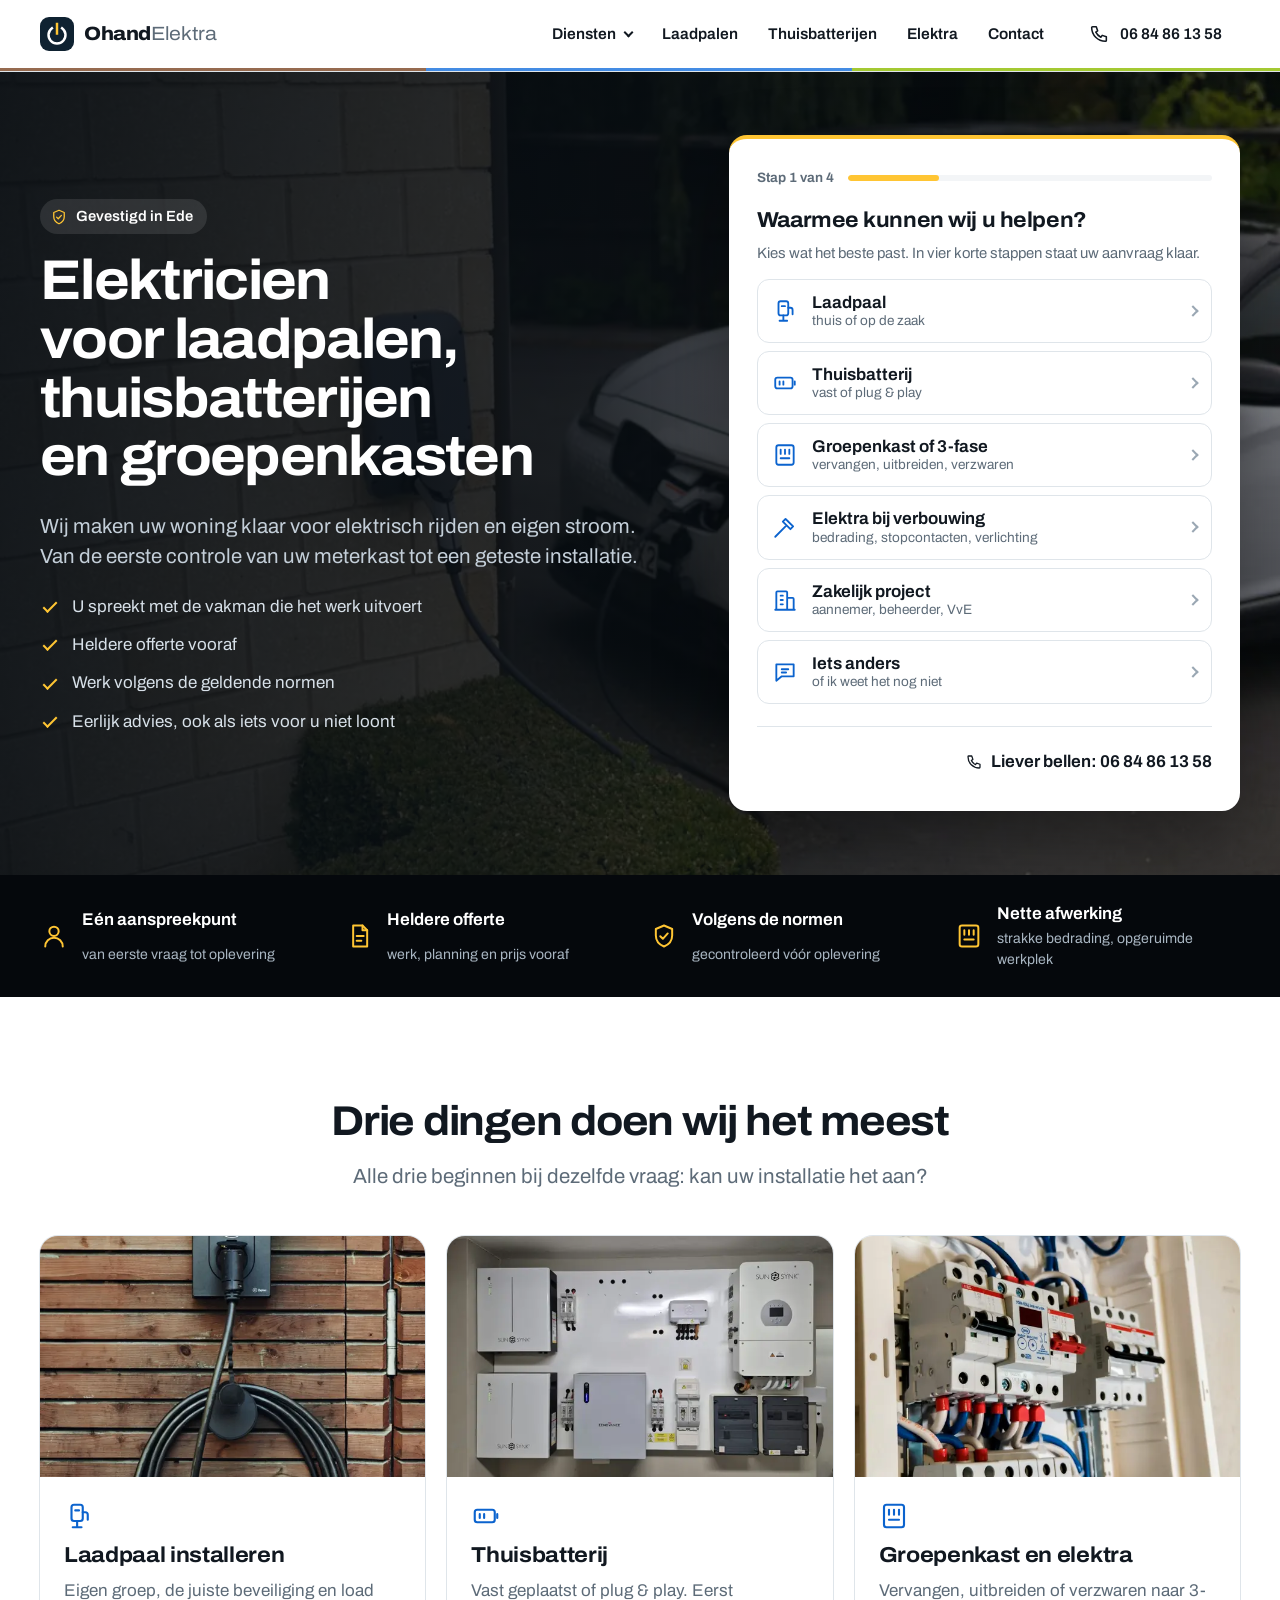
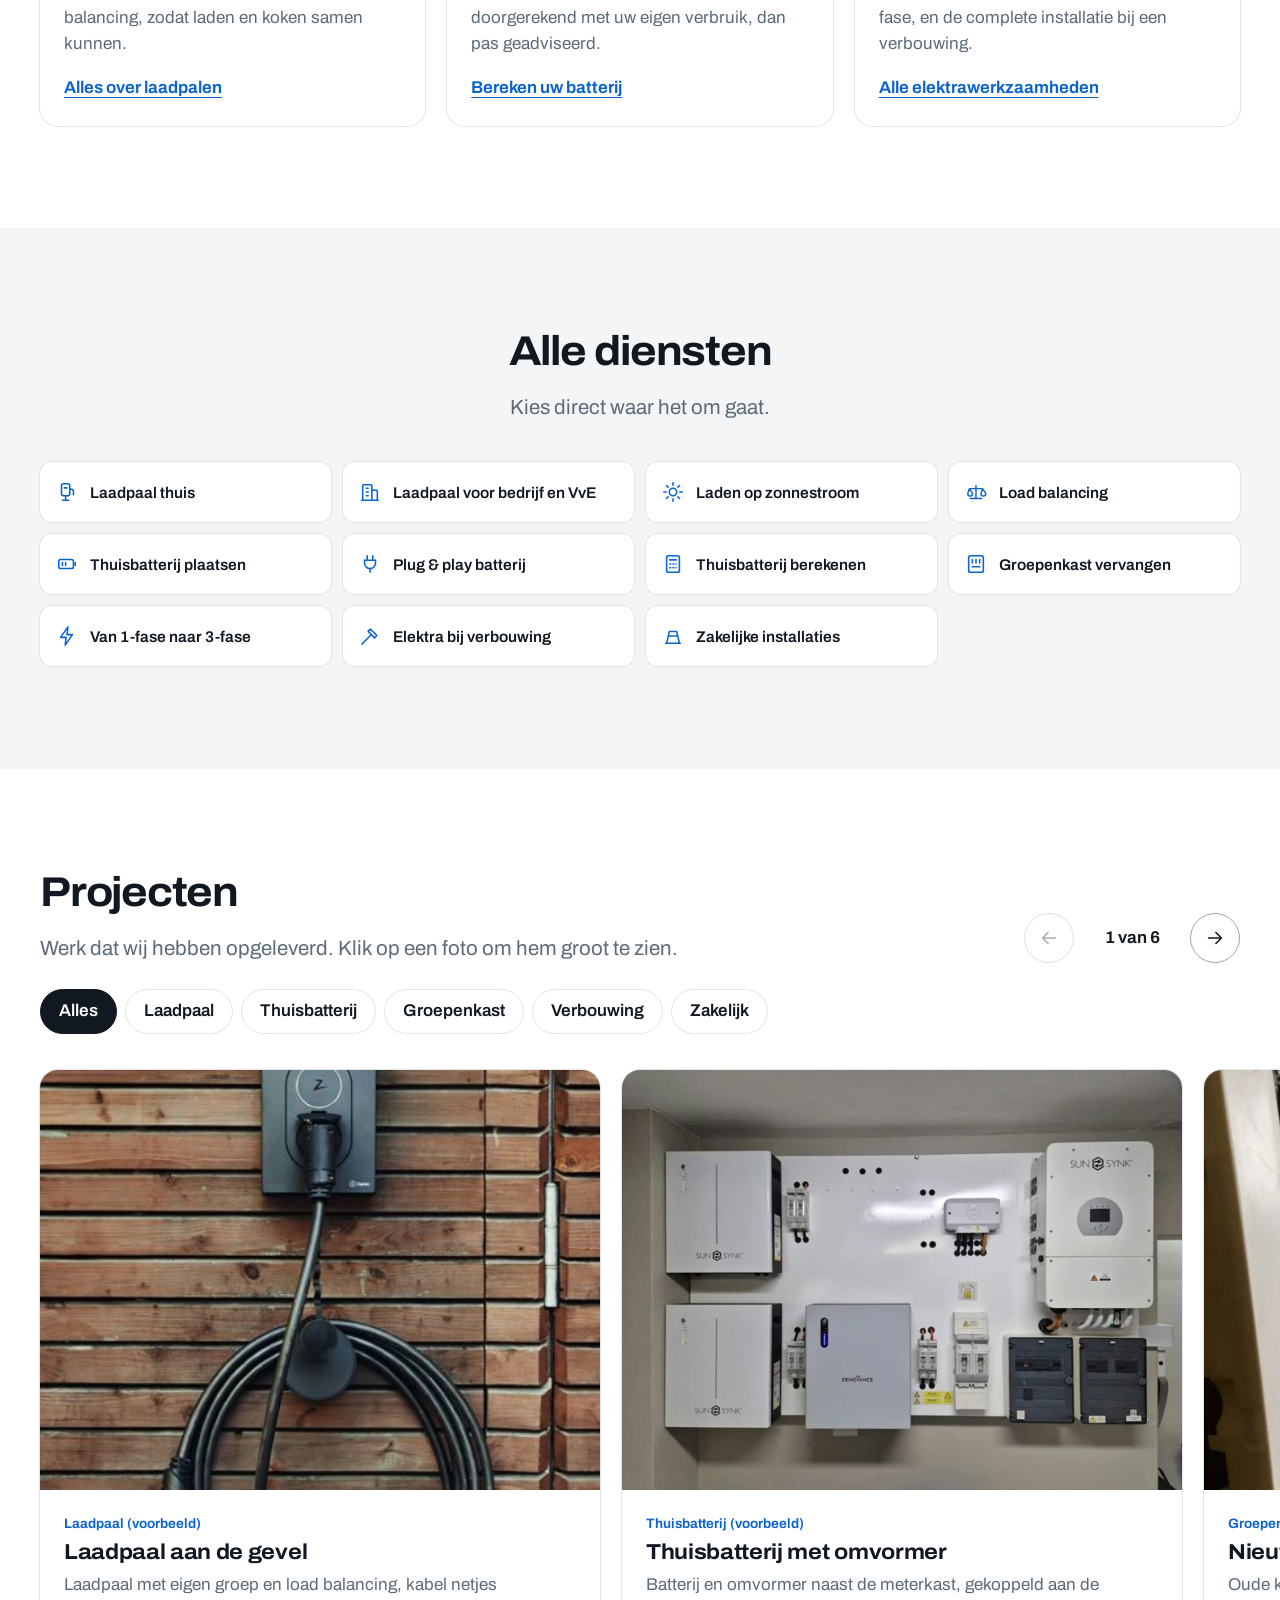
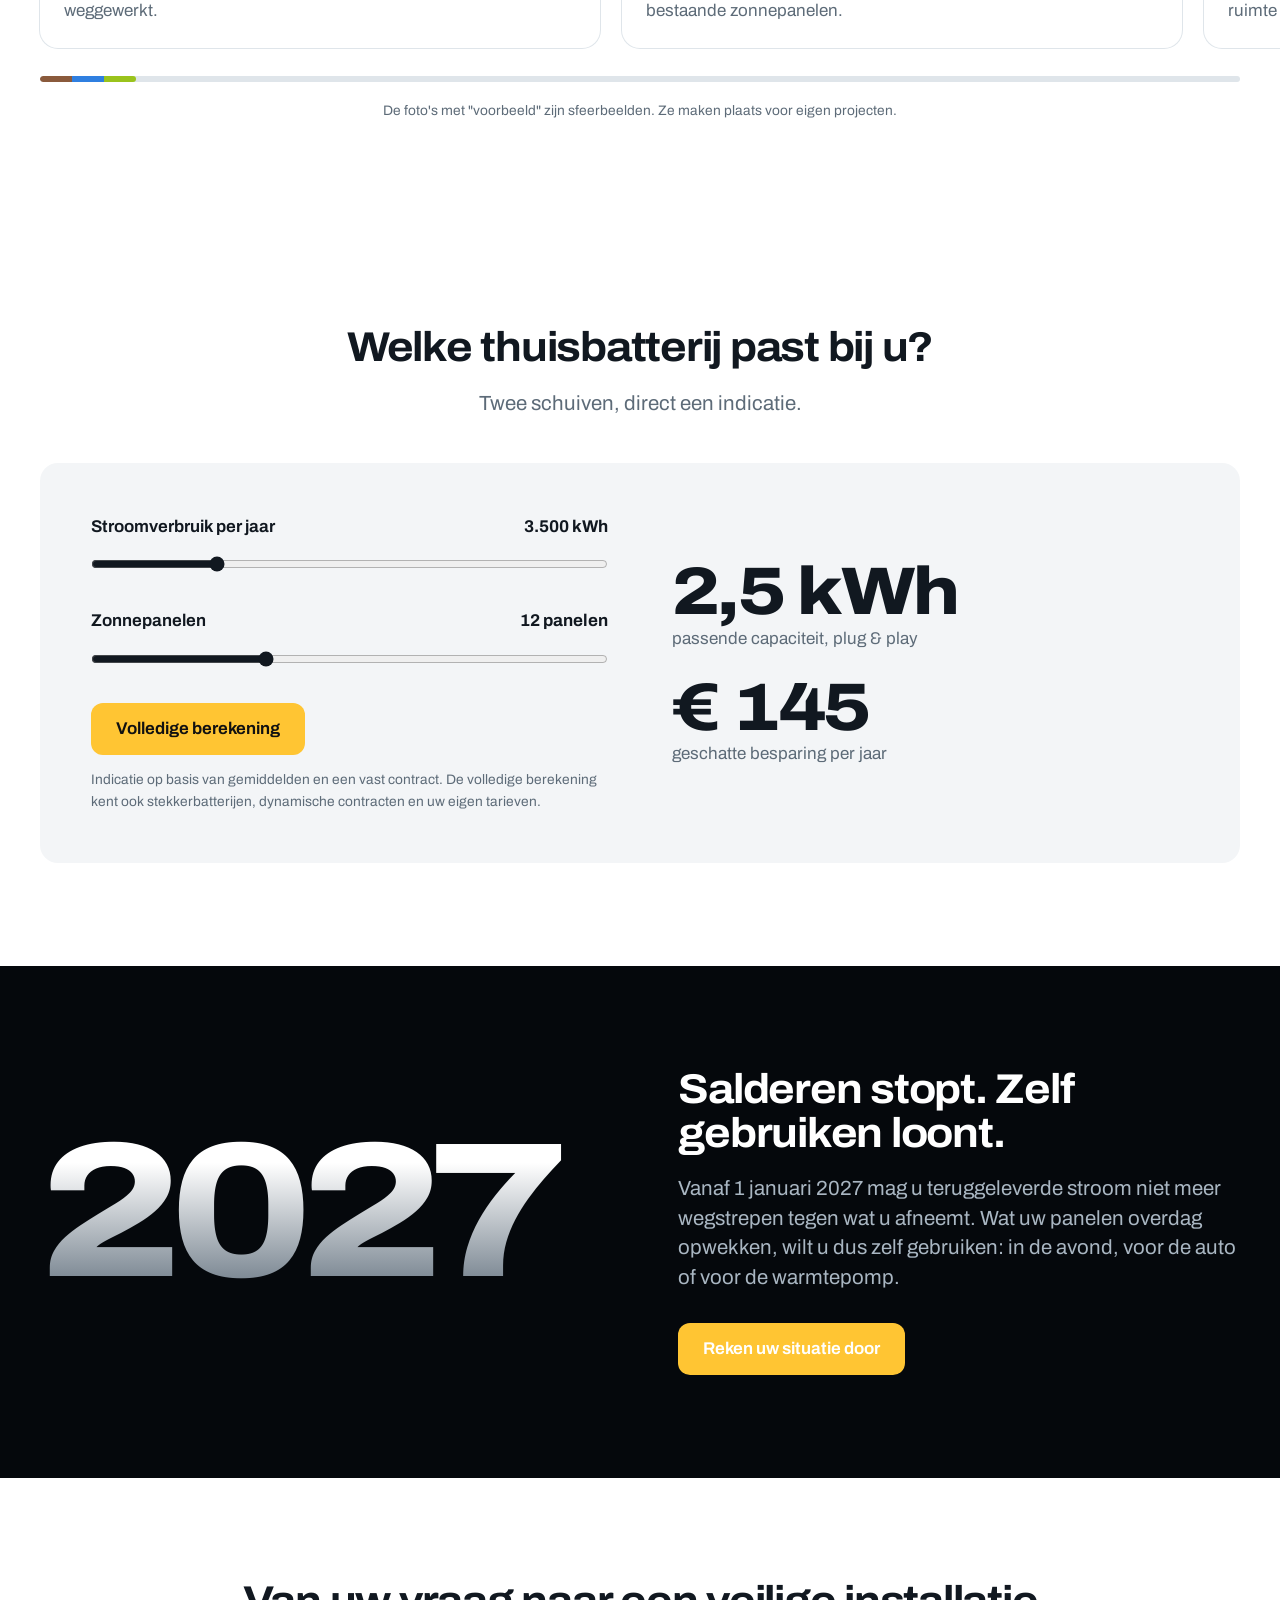
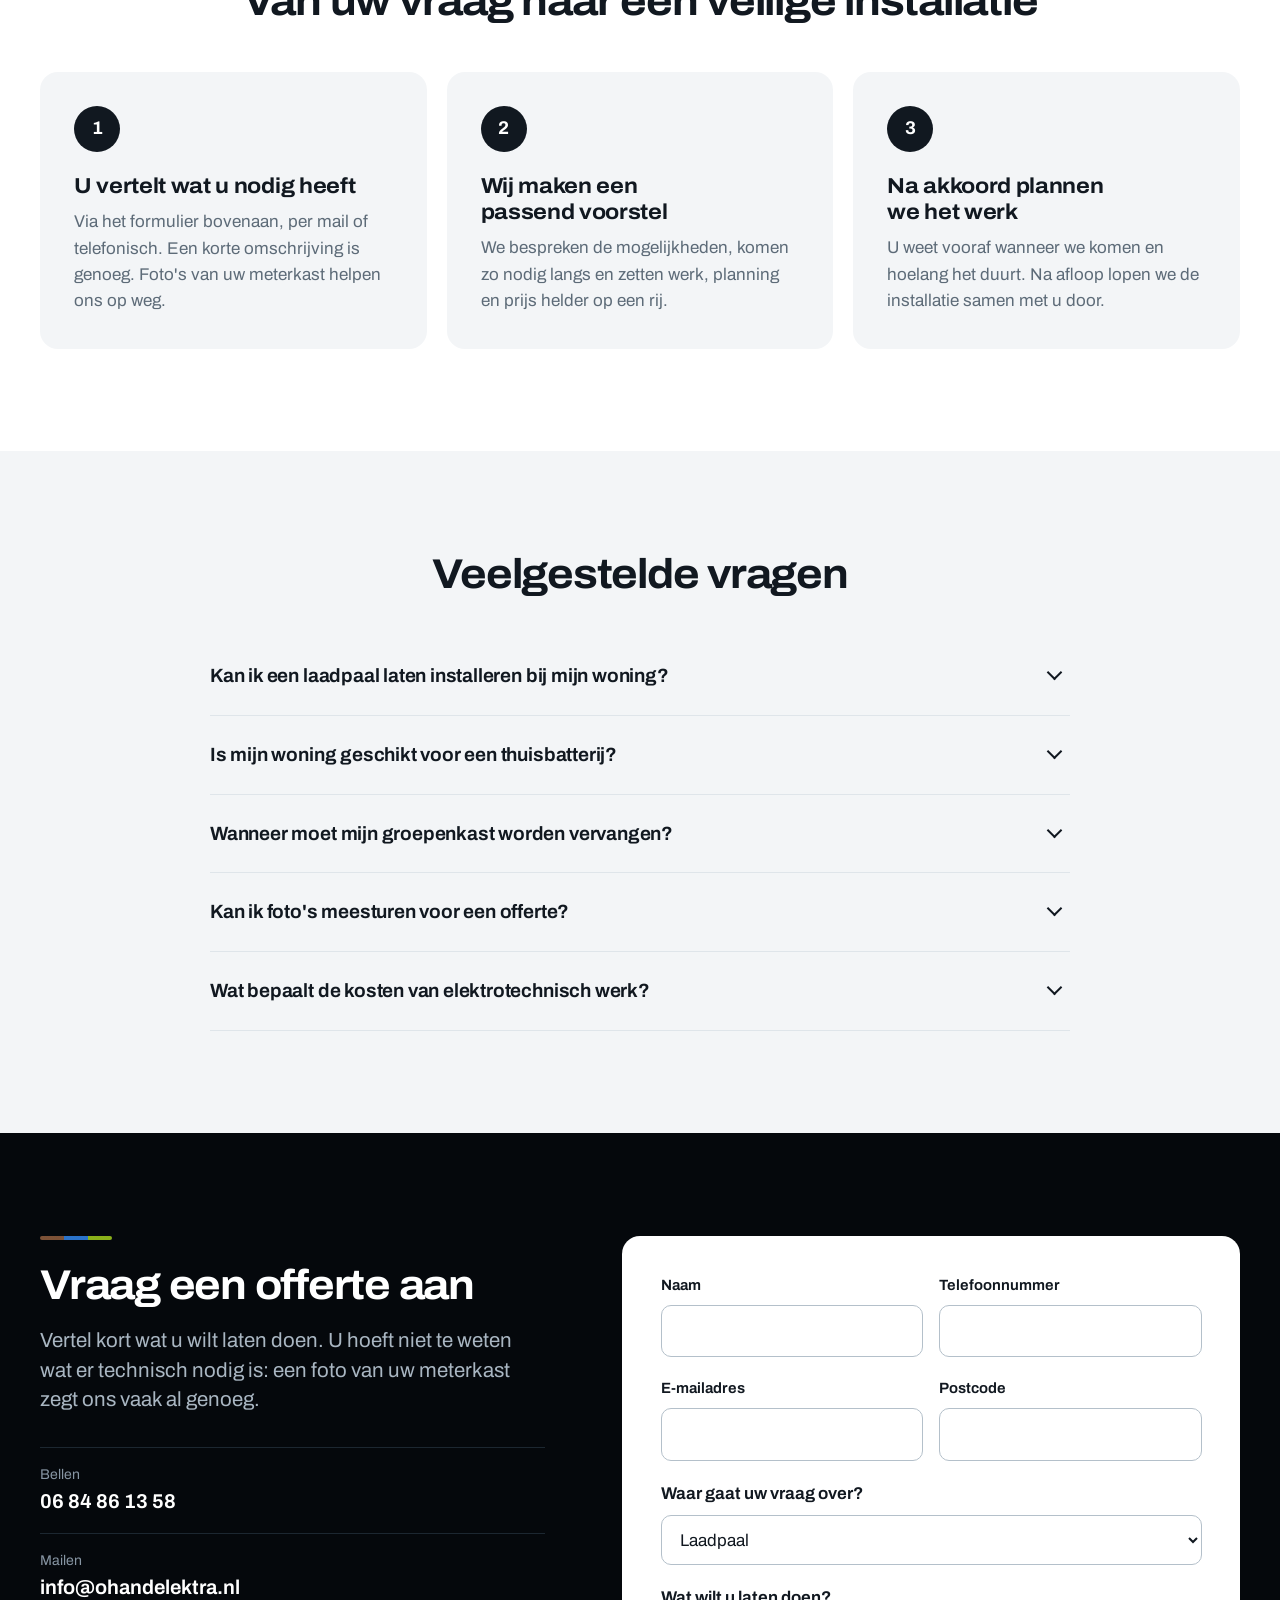
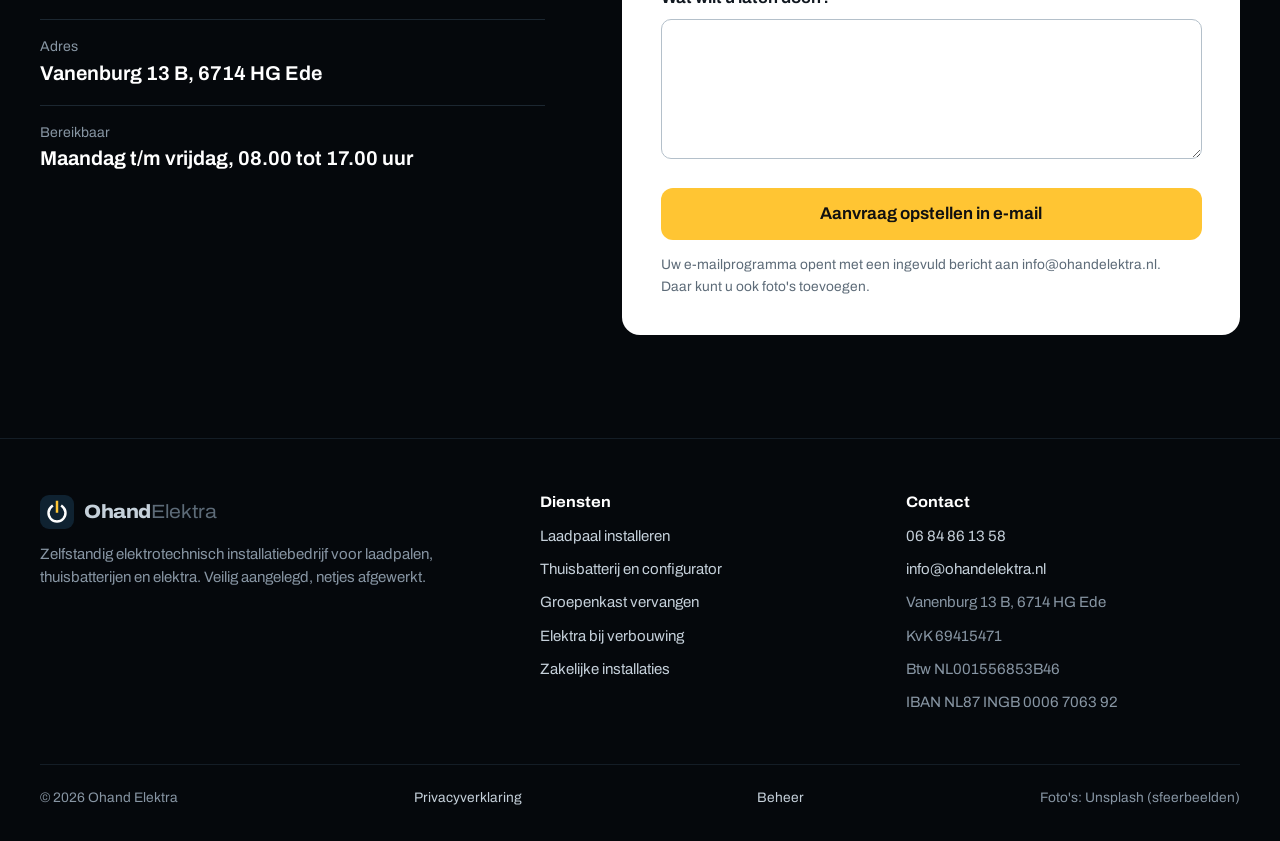
==== commit 30d4df35: "Projectengalerij en een beheerpagina voor de eigenaar Op de homepage staat een strook met projectfot" ====
--- a/index.html
+++ b/index.html
@@ -145,6 +145,91 @@
   </div>
 </section>
 
+
+<section class="section projecten" id="projecten" aria-labelledby="projecten-kop">
+  <div class="wrap">
+    <div class="proj-kop reveal">
+      <div>
+        <h2 id="projecten-kop">Projecten</h2>
+        <p class="lead">Werk dat wij hebben opgeleverd. Klik op een foto om hem groot te zien.</p>
+      </div>
+      <div class="proj-nav">
+        <button type="button" class="proj-pijl" data-richting="-1" aria-label="Vorige projecten"><svg class="ic" viewBox="0 0 24 24" fill="none" stroke="currentColor" stroke-width="1.7" stroke-linecap="round" stroke-linejoin="round" aria-hidden="true"><path d="M19 12H5M11 6l-6 6 6 6"/></svg></button>
+        <span class="proj-teller" aria-live="polite"></span>
+        <button type="button" class="proj-pijl" data-richting="1" aria-label="Volgende projecten"><svg class="ic" viewBox="0 0 24 24" fill="none" stroke="currentColor" stroke-width="1.7" stroke-linecap="round" stroke-linejoin="round" aria-hidden="true"><path d="M5 12h14M13 6l6 6-6 6"/></svg></button>
+      </div>
+    </div>
+    <div class="proj-filter reveal" role="group" aria-label="Toon projecten per soort"><button type="button" class="is-on" data-soort="">Alles</button><button type="button" data-soort="Laadpaal">Laadpaal</button><button type="button" data-soort="Thuisbatterij">Thuisbatterij</button><button type="button" data-soort="Groepenkast">Groepenkast</button><button type="button" data-soort="Verbouwing">Verbouwing</button><button type="button" data-soort="Zakelijk">Zakelijk</button></div>
+  </div>
+  <ul class="strook" tabindex="0" aria-label="Projectfoto's, schuif opzij voor meer">
+        <li class="dia" data-soort="Laadpaal">
+          <button type="button" class="dia-knop" aria-label="Vergroot foto: Laadpaal aan de gevel">
+            <img src="images/projecten/voorbeeld-laadpaal-gevel-1200.jpg" srcset="images/projecten/voorbeeld-laadpaal-gevel-640.jpg 640w, images/projecten/voorbeeld-laadpaal-gevel-1200.jpg 1200w" sizes="(max-width: 700px) 86vw, 640px" alt="Laadpaal aan de gevel" loading="lazy" decoding="async">
+          </button>
+          <div class="dia-tekst">
+            <span class="dia-soort">Laadpaal (voorbeeld)</span>
+            <h3>Laadpaal aan de gevel</h3>
+            <p>Laadpaal met eigen groep en load balancing, kabel netjes weggewerkt.</p>
+          </div>
+        </li>
+        <li class="dia" data-soort="Thuisbatterij">
+          <button type="button" class="dia-knop" aria-label="Vergroot foto: Thuisbatterij met omvormer">
+            <img src="images/projecten/voorbeeld-thuisbatterij-1200.jpg" srcset="images/projecten/voorbeeld-thuisbatterij-640.jpg 640w, images/projecten/voorbeeld-thuisbatterij-1200.jpg 1200w" sizes="(max-width: 700px) 86vw, 640px" alt="Thuisbatterij met omvormer" loading="lazy" decoding="async">
+          </button>
+          <div class="dia-tekst">
+            <span class="dia-soort">Thuisbatterij (voorbeeld)</span>
+            <h3>Thuisbatterij met omvormer</h3>
+            <p>Batterij en omvormer naast de meterkast, gekoppeld aan de bestaande zonnepanelen.</p>
+          </div>
+        </li>
+        <li class="dia" data-soort="Groepenkast">
+          <button type="button" class="dia-knop" aria-label="Vergroot foto: Nieuwe groepenkast">
+            <img src="images/projecten/voorbeeld-groepenkast-1200.jpg" srcset="images/projecten/voorbeeld-groepenkast-640.jpg 640w, images/projecten/voorbeeld-groepenkast-1200.jpg 1200w" sizes="(max-width: 700px) 86vw, 640px" alt="Nieuwe groepenkast" loading="lazy" decoding="async">
+          </button>
+          <div class="dia-tekst">
+            <span class="dia-soort">Groepenkast (voorbeeld)</span>
+            <h3>Nieuwe groepenkast</h3>
+            <p>Oude kast vervangen door een kast met aardlekautomaten en ruimte voor uitbreiding.</p>
+          </div>
+        </li>
+        <li class="dia" data-soort="Laadpaal">
+          <button type="button" class="dia-knop" aria-label="Vergroot foto: Laadpaal op de oprit">
+            <img src="images/projecten/voorbeeld-laadpaal-oprit-1200.jpg" srcset="images/projecten/voorbeeld-laadpaal-oprit-640.jpg 640w, images/projecten/voorbeeld-laadpaal-oprit-1200.jpg 1200w" sizes="(max-width: 700px) 86vw, 640px" alt="Laadpaal op de oprit" loading="lazy" decoding="async">
+          </button>
+          <div class="dia-tekst">
+            <span class="dia-soort">Laadpaal (voorbeeld)</span>
+            <h3>Laadpaal op de oprit</h3>
+            <p>Laadpunt van 11 kW op een 3-fase aansluiting.</p>
+          </div>
+        </li>
+        <li class="dia" data-soort="Verbouwing">
+          <button type="button" class="dia-knop" aria-label="Vergroot foto: Elektra bij een verbouwing">
+            <img src="images/projecten/voorbeeld-bedrading-verbouwing-1200.jpg" srcset="images/projecten/voorbeeld-bedrading-verbouwing-640.jpg 640w, images/projecten/voorbeeld-bedrading-verbouwing-1200.jpg 1200w" sizes="(max-width: 700px) 86vw, 640px" alt="Elektra bij een verbouwing" loading="lazy" decoding="async">
+          </button>
+          <div class="dia-tekst">
+            <span class="dia-soort">Verbouwing (voorbeeld)</span>
+            <h3>Elektra bij een verbouwing</h3>
+            <p>Nieuwe bedrading en wandcontactdozen in een verbouwde woning.</p>
+          </div>
+        </li>
+        <li class="dia" data-soort="Zakelijk">
+          <button type="button" class="dia-knop" aria-label="Vergroot foto: Schakelkast in een bedrijfspand">
+            <img src="images/projecten/voorbeeld-zakelijk-schakelkast-1200.jpg" srcset="images/projecten/voorbeeld-zakelijk-schakelkast-640.jpg 640w, images/projecten/voorbeeld-zakelijk-schakelkast-1200.jpg 1200w" sizes="(max-width: 700px) 86vw, 640px" alt="Schakelkast in een bedrijfspand" loading="lazy" decoding="async">
+          </button>
+          <div class="dia-tekst">
+            <span class="dia-soort">Zakelijk (voorbeeld)</span>
+            <h3>Schakelkast in een bedrijfspand</h3>
+            <p>Verdeelinrichting voor een utiliteitsproject.</p>
+          </div>
+        </li></ul>
+  <div class="wrap"><div class="proj-draad" aria-hidden="true"><i></i></div><p class="fine center">De foto's met "voorbeeld" zijn sfeerbeelden. Ze maken plaats voor eigen projecten.</p></div>
+  <dialog class="licht" aria-label="Vergrote projectfoto">
+    <button type="button" class="licht-sluit" aria-label="Sluiten">Sluiten</button>
+    <img alt=""><p></p>
+  </dialog>
+</section>
+
+
 <section class="section">
   <div class="wrap">
     <div class="center reveal">
@@ -270,6 +355,7 @@
     <div class="foot-base">
       <span>© 2026 Ohand Elektra</span>
       <span><a href="privacyverklaring/">Privacyverklaring</a></span>
+      <span><a href="beheer/" rel="nofollow">Beheer</a></span>
       <span>Foto's: Unsplash (sfeerbeelden)</span>
     </div>
   </div>
--- a/assets/site.css
+++ b/assets/site.css
@@ -212,6 +212,44 @@
 @media (max-width: 1000px) { .svc-grid { grid-template-columns: 1fr 1fr; } }
 @media (max-width: 520px) { .svc-grid { grid-template-columns: 1fr; } }
 
+/* Projecten: een strook met grote foto's die opzij doorschuift. De balk
+   eronder is het merkteken met de drie aderkleuren en loopt mee met de stand. */
+.projecten { overflow: hidden; }
+.proj-kop { display: flex; justify-content: space-between; align-items: flex-end; gap: 24px; flex-wrap: wrap; }
+.proj-kop .lead { margin-bottom: 0; }
+.proj-nav { display: flex; align-items: center; gap: 12px; }
+.proj-pijl { width: 50px; height: 50px; display: grid; place-items: center; border-radius: 50%; border: 1.5px solid #9aa7b3; background: #fff; color: var(--ink); cursor: pointer; transition: background-color .2s, color .2s, border-color .2s; }
+.proj-pijl:hover:not(:disabled) { background: var(--ink); color: #fff; border-color: var(--ink); }
+.proj-pijl:disabled { opacity: .35; cursor: default; }
+.proj-teller { min-width: 92px; text-align: center; font-weight: 650; color: var(--ink); font-variant-numeric: tabular-nums; }
+.proj-filter { display: flex; flex-wrap: wrap; gap: 8px; margin-top: 26px; }
+.proj-filter button { min-height: 44px; padding: 8px 18px; border-radius: 999px; border: 1.5px solid var(--line); background: #fff; color: var(--ink); font: inherit; font-weight: 600; cursor: pointer; transition: background-color .2s, color .2s, border-color .2s; }
+.proj-filter button:hover { border-color: var(--ink); }
+.proj-filter button.is-on { background: var(--ink); color: #fff; border-color: var(--ink); }
+
+.strook { --rand: max(20px, calc((100vw - var(--wrap)) / 2)); list-style: none; margin: 30px 0 0; padding: 6px var(--rand) 24px; display: flex; gap: 22px; overflow-x: auto; scroll-snap-type: x mandatory; scroll-padding-inline: var(--rand); scrollbar-width: none; -webkit-overflow-scrolling: touch; }
+.strook::-webkit-scrollbar { display: none; }
+.strook:focus-visible { outline-offset: -3px; }
+.dia { flex: 0 0 min(86vw, 560px); scroll-snap-align: start; background: #fff; border-radius: var(--r-lg); overflow: hidden; box-shadow: 0 0 0 1px var(--line); display: flex; flex-direction: column; }
+.dia[hidden] { display: none; }
+.dia-knop { display: block; width: 100%; padding: 0; border: 0; background: var(--mist); cursor: zoom-in; overflow: hidden; }
+.dia-knop img { width: 100%; aspect-ratio: 4 / 3; object-fit: cover; transition: transform .6s cubic-bezier(.2, .7, .2, 1); }
+.dia-knop:hover img { transform: scale(1.04); }
+.dia-tekst { padding: 20px 24px 24px; }
+.dia-soort { display: inline-block; font-size: .85rem; font-weight: 650; color: var(--blue); margin-bottom: 6px; }
+.dia-tekst h3 { margin-bottom: 6px; }
+.dia-tekst p { color: var(--muted); margin: 0; }
+.proj-draad { height: 6px; border-radius: 3px; background: var(--line); overflow: hidden; margin-top: 4px; }
+.proj-draad i { display: block; height: 100%; width: 20%; border-radius: 3px; background: linear-gradient(90deg, var(--wire-l) 0 33.3%, var(--wire-n) 33.3% 66.6%, var(--wire-pe) 66.6%); transition: width .25s ease-out; }
+.fine.center { text-align: center; max-width: none; margin-top: 18px; }
+
+.licht { border: 0; padding: 0; background: transparent; max-width: min(94vw, 1200px); max-height: 94vh; color: #fff; }
+.licht::backdrop { background: rgba(5, 8, 12, .9); }
+.licht img { max-width: 100%; max-height: 80vh; margin: 0 auto; border-radius: var(--r-md); }
+.licht p { text-align: center; margin: 14px auto 0; font-weight: 600; }
+.licht-sluit { display: block; margin: 0 0 12px auto; min-height: 44px; padding: 8px 18px; border-radius: 999px; border: 1.5px solid #fff; background: transparent; color: #fff; font: inherit; font-weight: 650; cursor: pointer; }
+.licht-sluit:hover { background: #fff; color: var(--ink); }
+
 /* Drie of twee blokken naast elkaar */
 .tri, .duo { display: grid; gap: 22px; }
 .tri { grid-template-columns: repeat(3, 1fr); }
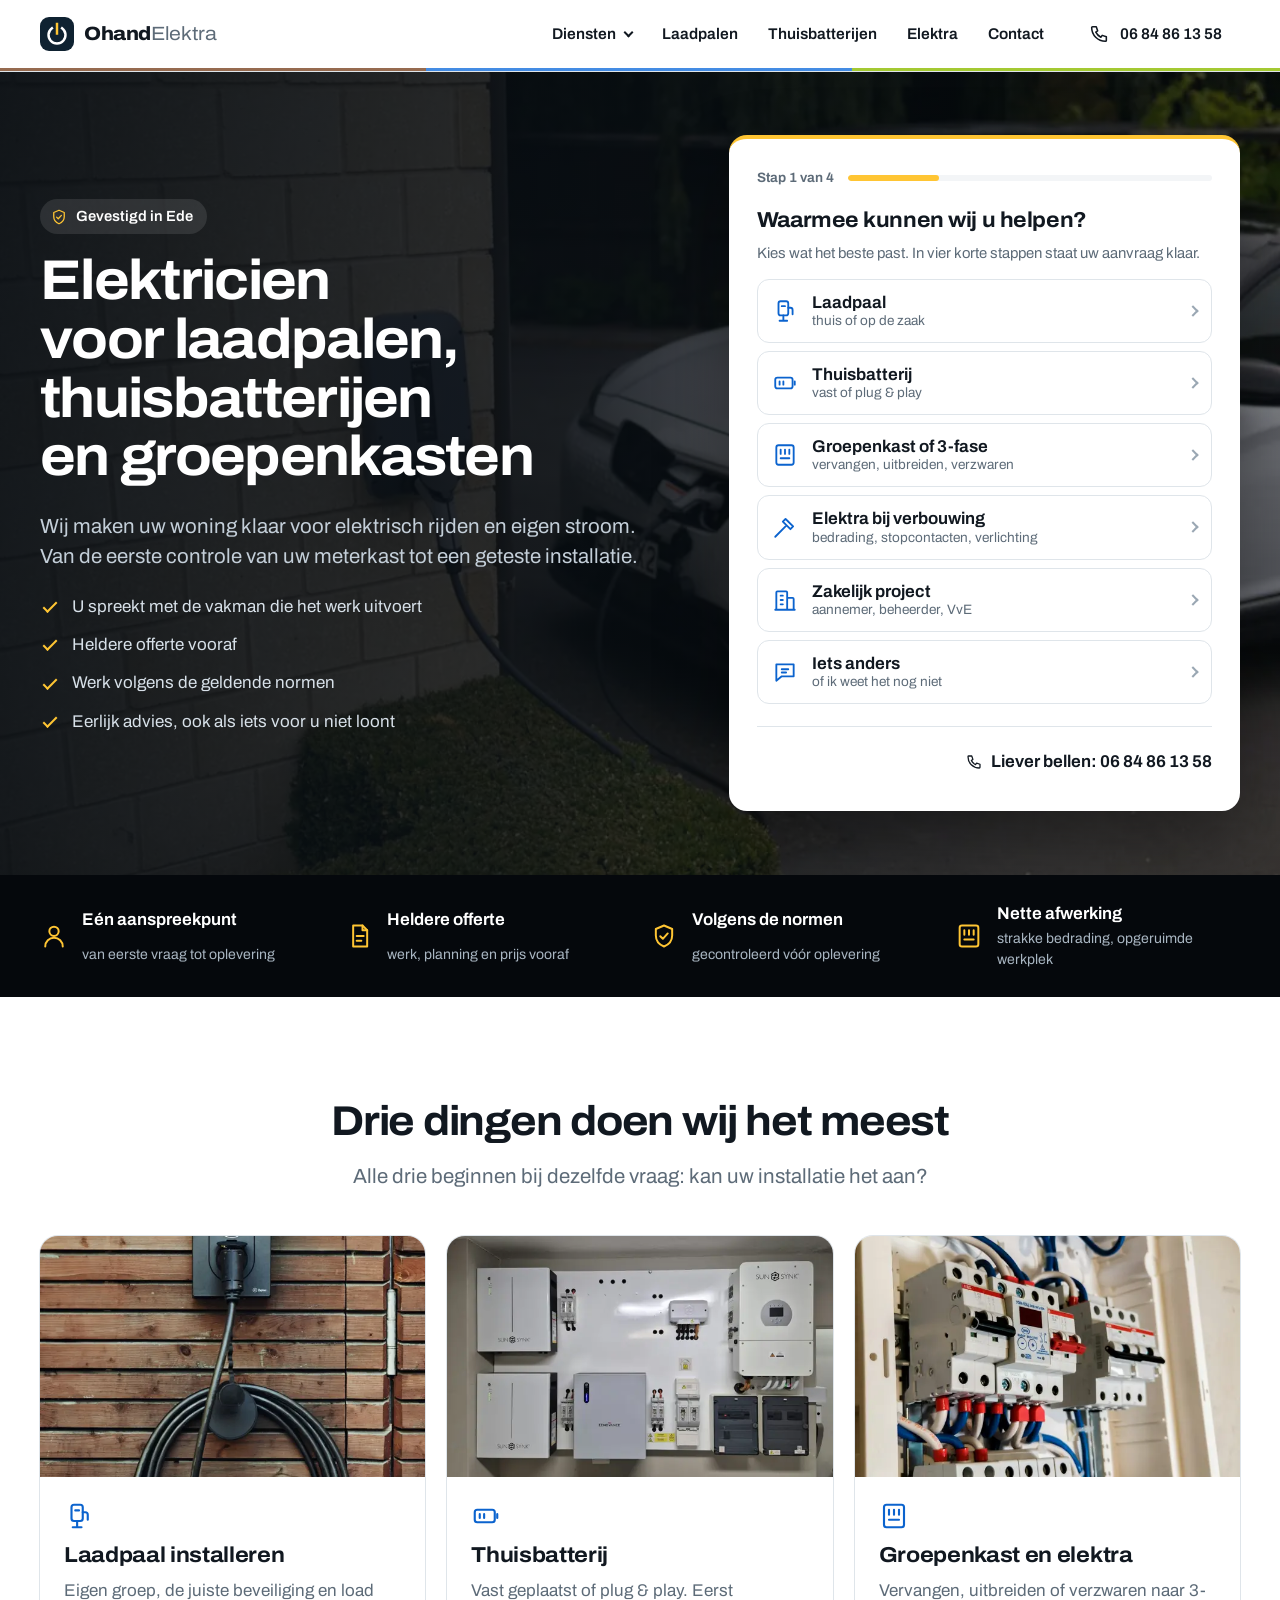
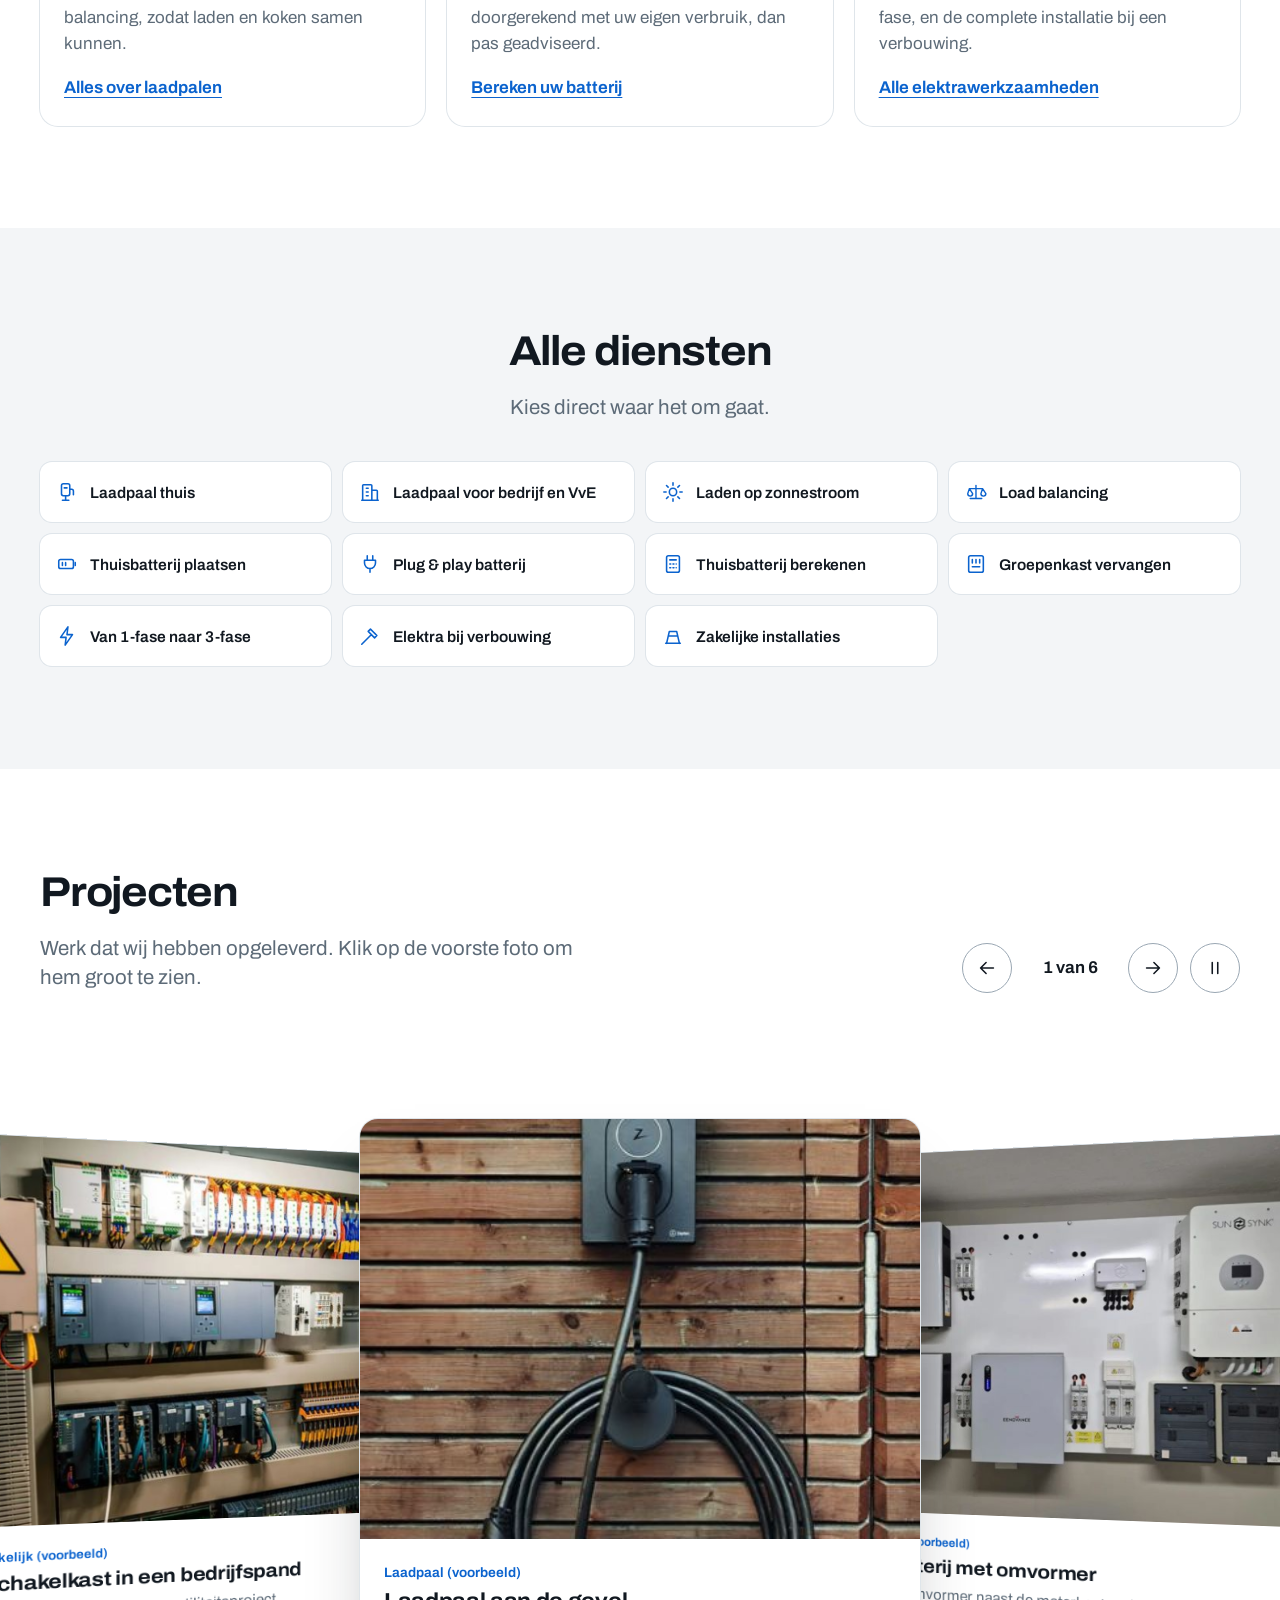
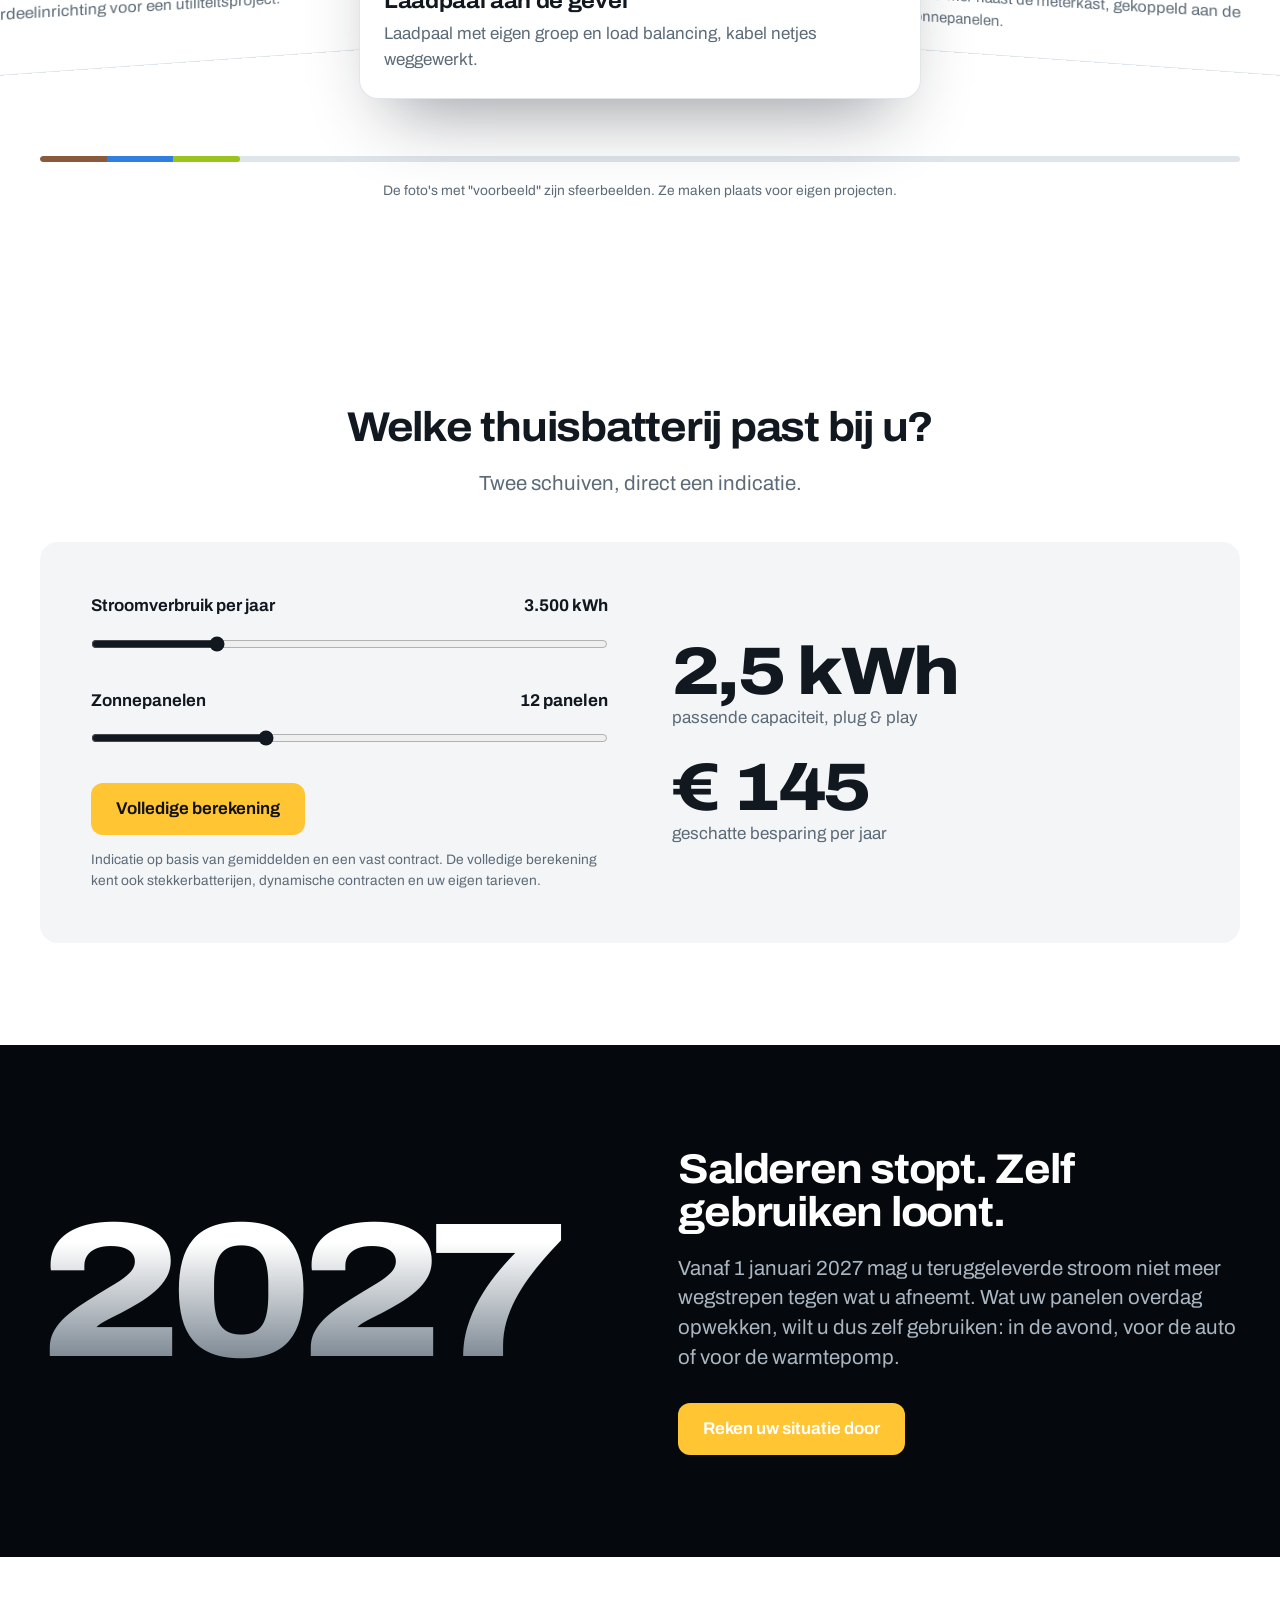
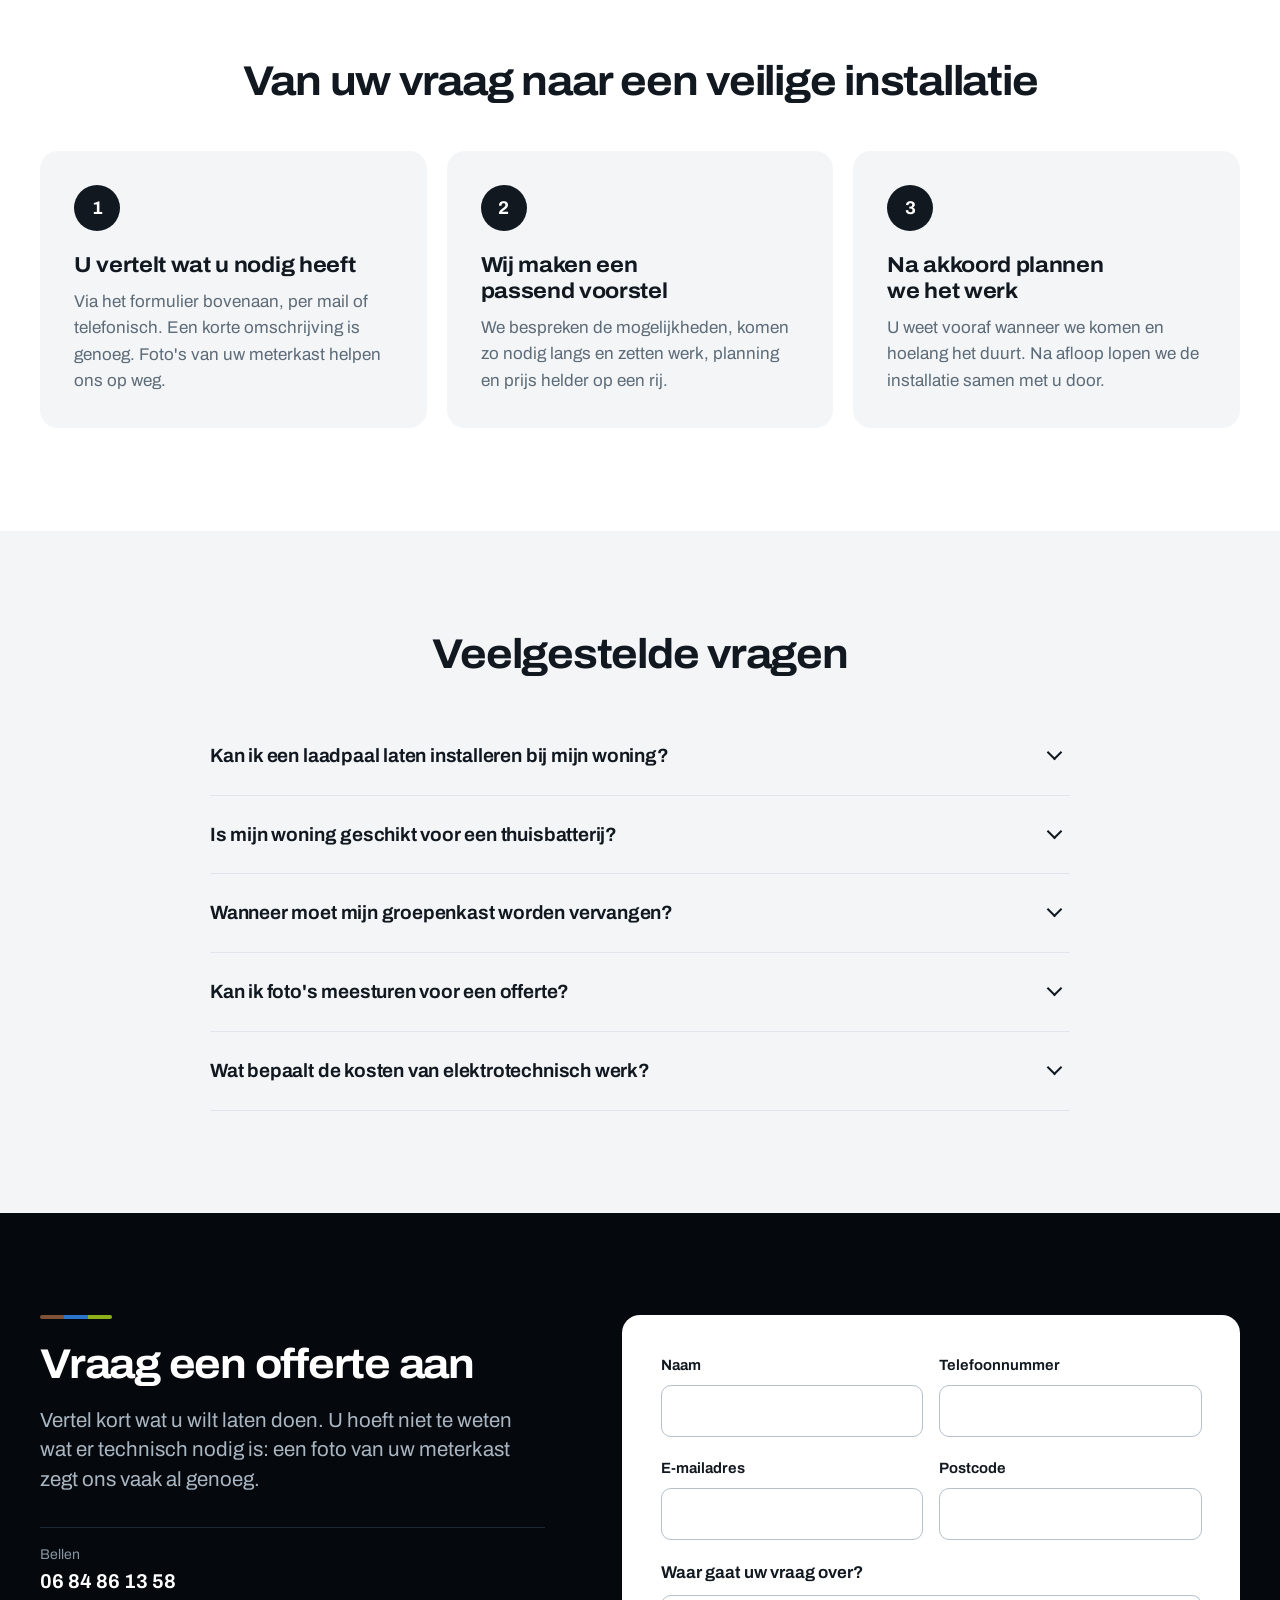
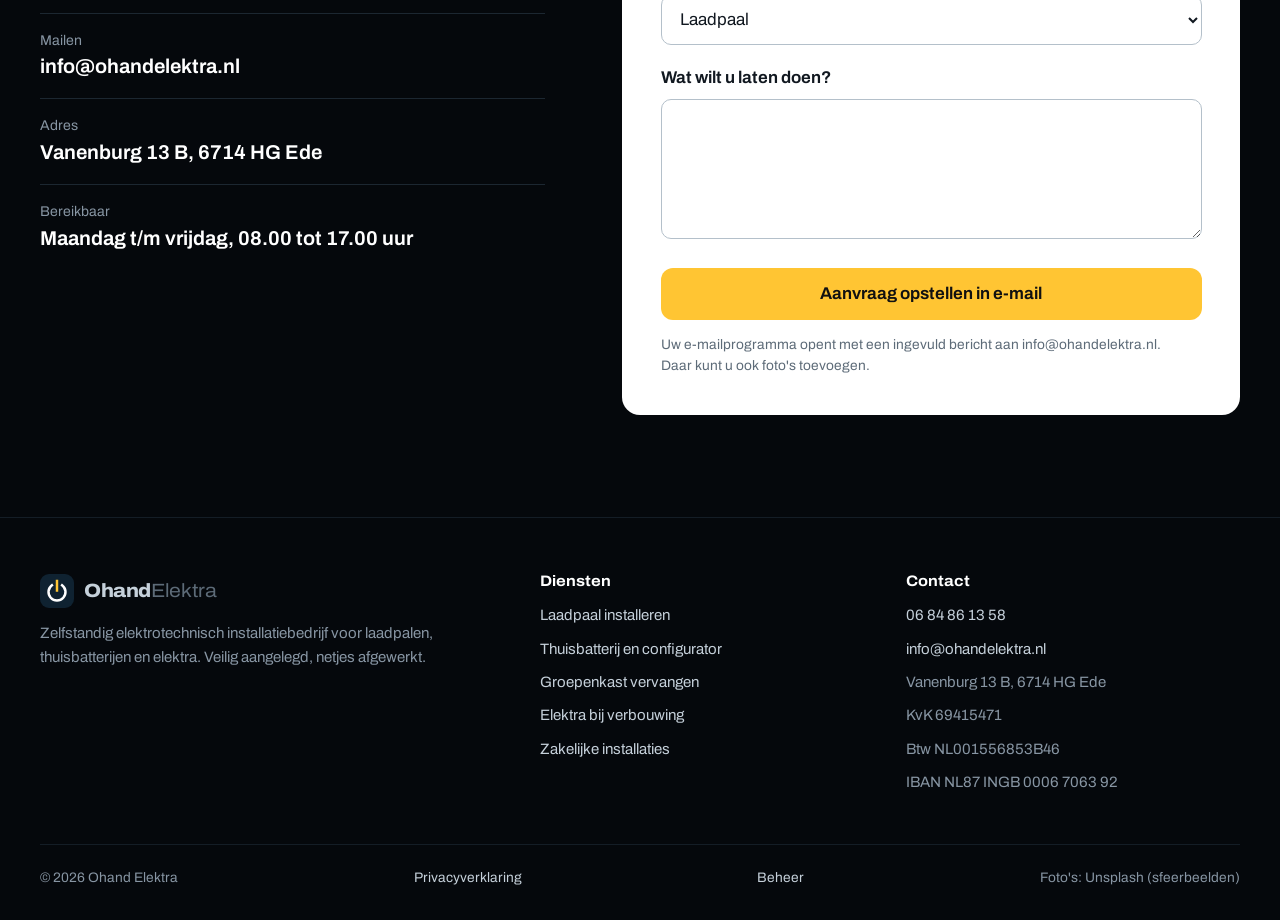
==== commit f48283c6: "Zwevende 3D-carrousel die vanzelf draait, en een plek voor erkenningen De projectfoto's staan nu in " ====
--- a/index.html
+++ b/index.html
@@ -112,6 +112,8 @@
   </div>
 </section>
 
+
+
 <section class="section">
   <div class="wrap">
     <div class="center reveal">
@@ -151,17 +153,18 @@
     <div class="proj-kop reveal">
       <div>
         <h2 id="projecten-kop">Projecten</h2>
-        <p class="lead">Werk dat wij hebben opgeleverd. Klik op een foto om hem groot te zien.</p>
+        <p class="lead">Werk dat wij hebben opgeleverd. Klik op de voorste foto om hem groot te zien.</p>
       </div>
       <div class="proj-nav">
         <button type="button" class="proj-pijl" data-richting="-1" aria-label="Vorige projecten"><svg class="ic" viewBox="0 0 24 24" fill="none" stroke="currentColor" stroke-width="1.7" stroke-linecap="round" stroke-linejoin="round" aria-hidden="true"><path d="M19 12H5M11 6l-6 6 6 6"/></svg></button>
         <span class="proj-teller" aria-live="polite"></span>
         <button type="button" class="proj-pijl" data-richting="1" aria-label="Volgende projecten"><svg class="ic" viewBox="0 0 24 24" fill="none" stroke="currentColor" stroke-width="1.7" stroke-linecap="round" stroke-linejoin="round" aria-hidden="true"><path d="M5 12h14M13 6l6 6-6 6"/></svg></button>
+        <button type="button" class="proj-pauze" aria-pressed="false" aria-label="Pauzeer de carrousel"><svg class="ic ic-pauze" viewBox="0 0 24 24" fill="none" stroke="currentColor" stroke-width="1.7" stroke-linecap="round" stroke-linejoin="round" aria-hidden="true"><path d="M9 6v12M15 6v12"/></svg><svg class="ic ic-speel" viewBox="0 0 24 24" fill="none" stroke="currentColor" stroke-width="1.7" stroke-linecap="round" stroke-linejoin="round" aria-hidden="true"><path d="M8 5.5v13l11-6.5z"/></svg></button>
       </div>
     </div>
     <div class="proj-filter reveal" role="group" aria-label="Toon projecten per soort"><button type="button" class="is-on" data-soort="">Alles</button><button type="button" data-soort="Laadpaal">Laadpaal</button><button type="button" data-soort="Thuisbatterij">Thuisbatterij</button><button type="button" data-soort="Groepenkast">Groepenkast</button><button type="button" data-soort="Verbouwing">Verbouwing</button><button type="button" data-soort="Zakelijk">Zakelijk</button></div>
   </div>
-  <ul class="strook" tabindex="0" aria-label="Projectfoto's, schuif opzij voor meer">
+  <ul class="strook" aria-roledescription="carrousel" aria-label="Projectfoto's. Gebruik de pijltjestoetsen of de knoppen om te bladeren.">
         <li class="dia" data-soort="Laadpaal">
           <button type="button" class="dia-knop" aria-label="Vergroot foto: Laadpaal aan de gevel">
             <img src="images/projecten/voorbeeld-laadpaal-gevel-1200.jpg" srcset="images/projecten/voorbeeld-laadpaal-gevel-640.jpg 640w, images/projecten/voorbeeld-laadpaal-gevel-1200.jpg 1200w" sizes="(max-width: 700px) 86vw, 640px" alt="Laadpaal aan de gevel" loading="lazy" decoding="async">
@@ -199,7 +202,7 @@
           <div class="dia-tekst">
             <span class="dia-soort">Laadpaal (voorbeeld)</span>
             <h3>Laadpaal op de oprit</h3>
-            <p>Laadpunt van 11 kW op een 3-fase aansluiting.</p>
+            <p>Laadpunt van 11 kW op een 3-fase aansluiting, met load balancing.</p>
           </div>
         </li>
         <li class="dia" data-soort="Verbouwing">
@@ -329,6 +332,7 @@
       <div>
         <a class="brand" href="./"><svg viewBox="0 0 36 36" aria-hidden="true"><rect width="36" height="36" fill="#0f2231"/><path d="M12.6 11.9a9 9 0 1 0 10.8 0" fill="none" stroke="#fff" stroke-width="2.6" stroke-linecap="square"/><path d="M18 7.5v10" stroke="#ffc533" stroke-width="2.6" stroke-linecap="square"/></svg><span>Ohand<span>Elektra</span></span></a>
         <p>Zelfstandig elektrotechnisch installatiebedrijf voor laadpalen, thuisbatterijen en elektra. Veilig aangelegd, netjes afgewerkt.</p>
+        
       </div>
       <div>
         <h2>Diensten</h2>
--- a/assets/site.css
+++ b/assets/site.css
@@ -215,6 +215,7 @@
 /* Projecten: een strook met grote foto's die opzij doorschuift. De balk
    eronder is het merkteken met de drie aderkleuren en loopt mee met de stand. */
 .projecten { overflow: hidden; }
+.proj-kop .lead { max-width: 46ch; }
 .proj-kop { display: flex; justify-content: space-between; align-items: flex-end; gap: 24px; flex-wrap: wrap; }
 .proj-kop .lead { margin-bottom: 0; }
 .proj-nav { display: flex; align-items: center; gap: 12px; }
@@ -227,20 +228,44 @@
 .proj-filter button:hover { border-color: var(--ink); }
 .proj-filter button.is-on { background: var(--ink); color: #fff; border-color: var(--ink); }
 
-.strook { --rand: max(20px, calc((100vw - var(--wrap)) / 2)); list-style: none; margin: 30px 0 0; padding: 6px var(--rand) 24px; display: flex; gap: 22px; overflow-x: auto; scroll-snap-type: x mandatory; scroll-padding-inline: var(--rand); scrollbar-width: none; -webkit-overflow-scrolling: touch; }
-.strook::-webkit-scrollbar { display: none; }
-.strook:focus-visible { outline-offset: -3px; }
-.dia { flex: 0 0 min(86vw, 560px); scroll-snap-align: start; background: #fff; border-radius: var(--r-lg); overflow: hidden; box-shadow: 0 0 0 1px var(--line); display: flex; flex-direction: column; }
+.proj-pauze { width: 50px; height: 50px; display: grid; place-items: center; border-radius: 50%; border: 1.5px solid #9aa7b3; background: #fff; color: var(--ink); cursor: pointer; }
+.proj-pauze:hover { background: var(--ink); color: #fff; border-color: var(--ink); }
+.proj-pauze .ic-speel, .proj-pauze.is-gepauzeerd .ic-pauze { display: none; }
+.proj-pauze.is-gepauzeerd .ic-speel { display: block; }
+
+/* Zonder script: een gewone strook die opzij schuift. */
+.strook { --rand: max(20px, calc((100vw - var(--wrap)) / 2)); list-style: none; margin: 30px 0 0; padding: 6px var(--rand) 24px; display: flex; gap: 22px; overflow-x: auto; }
+.dia { flex: 0 0 min(86vw, 560px); background: #fff; border-radius: var(--r-lg); overflow: hidden; box-shadow: 0 0 0 1px var(--line); display: flex; flex-direction: column; }
 .dia[hidden] { display: none; }
-.dia-knop { display: block; width: 100%; padding: 0; border: 0; background: var(--mist); cursor: zoom-in; overflow: hidden; }
-.dia-knop img { width: 100%; aspect-ratio: 4 / 3; object-fit: cover; transition: transform .6s cubic-bezier(.2, .7, .2, 1); }
-.dia-knop:hover img { transform: scale(1.04); }
+
+/* Met script: alle foto's op één plek gestapeld en in de ruimte uitgewaaierd.
+   De plaatsing per foto (opzij, naar achteren, gedraaid) zet het script. */
+.js .strook { display: grid; justify-content: center; overflow: visible; padding: 26px 0 54px; perspective: 1700px; perspective-origin: 50% 40%; touch-action: pan-y; outline-offset: 6px; }
+.js .dia { grid-area: 1 / 1; width: min(78vw, 560px); transform-style: preserve-3d; transition: transform .9s cubic-bezier(.2, .75, .2, 1), opacity .6s, box-shadow .6s; will-change: transform; cursor: pointer; }
+.js .dia.is-actief { box-shadow: 0 0 0 1px var(--line), 0 40px 70px -30px rgba(17, 24, 32, .45); animation: zweef 6s ease-in-out infinite; }
+.js .strook.is-stil .dia.is-actief { animation-play-state: paused; }
+@keyframes zweef { 0%, 100% { translate: 0 0; } 50% { translate: 0 -10px; } }
+.dia-knop { display: block; width: 100%; padding: 0; border: 0; background: var(--mist); cursor: pointer; overflow: hidden; }
+.dia.is-actief .dia-knop { cursor: zoom-in; }
+.dia-knop img { width: 100%; aspect-ratio: 4 / 3; object-fit: cover; -webkit-user-drag: none; user-select: none; }
 .dia-tekst { padding: 20px 24px 24px; }
 .dia-soort { display: inline-block; font-size: .85rem; font-weight: 650; color: var(--blue); margin-bottom: 6px; }
 .dia-tekst h3 { margin-bottom: 6px; }
 .dia-tekst p { color: var(--muted); margin: 0; }
 .proj-draad { height: 6px; border-radius: 3px; background: var(--line); overflow: hidden; margin-top: 4px; }
-.proj-draad i { display: block; height: 100%; width: 20%; border-radius: 3px; background: linear-gradient(90deg, var(--wire-l) 0 33.3%, var(--wire-n) 33.3% 66.6%, var(--wire-pe) 66.6%); transition: width .25s ease-out; }
+.proj-draad i { display: block; height: 100%; width: 0; border-radius: 3px; background: linear-gradient(90deg, var(--wire-l) 0 33.3%, var(--wire-n) 33.3% 66.6%, var(--wire-pe) 66.6%); }
+
+/* Erkenningen: logo's en keurmerken die de eigenaar via het beheer toevoegt */
+.erkend { background: #fff; border-bottom: 1px solid var(--line); padding: 30px 0; }
+.erkend-grid { display: flex; flex-wrap: wrap; align-items: center; justify-content: center; gap: 22px 48px; }
+.erkend-kop { font-weight: 700; color: var(--ink); margin: 0; font-size: 1.05rem; }
+.erkend-item { display: flex; align-items: center; gap: 16px; text-decoration: none; color: var(--text); max-width: 420px; }
+.erkend-item img { height: 64px; width: auto; max-width: 150px; object-fit: contain; flex: none; }
+.erkend-item b { display: block; color: var(--ink); }
+.erkend-item span { font-size: .93rem; color: var(--muted); }
+a.erkend-item:hover b { text-decoration: underline; }
+.foot-erkend { display: flex; flex-wrap: wrap; gap: 14px; margin-top: 16px; }
+.foot-erkend img { height: 44px; width: auto; background: #fff; border-radius: 8px; padding: 5px; }
 .fine.center { text-align: center; max-width: none; margin-top: 18px; }
 
 .licht { border: 0; padding: 0; background: transparent; max-width: min(94vw, 1200px); max-height: 94vh; color: #fff; }
